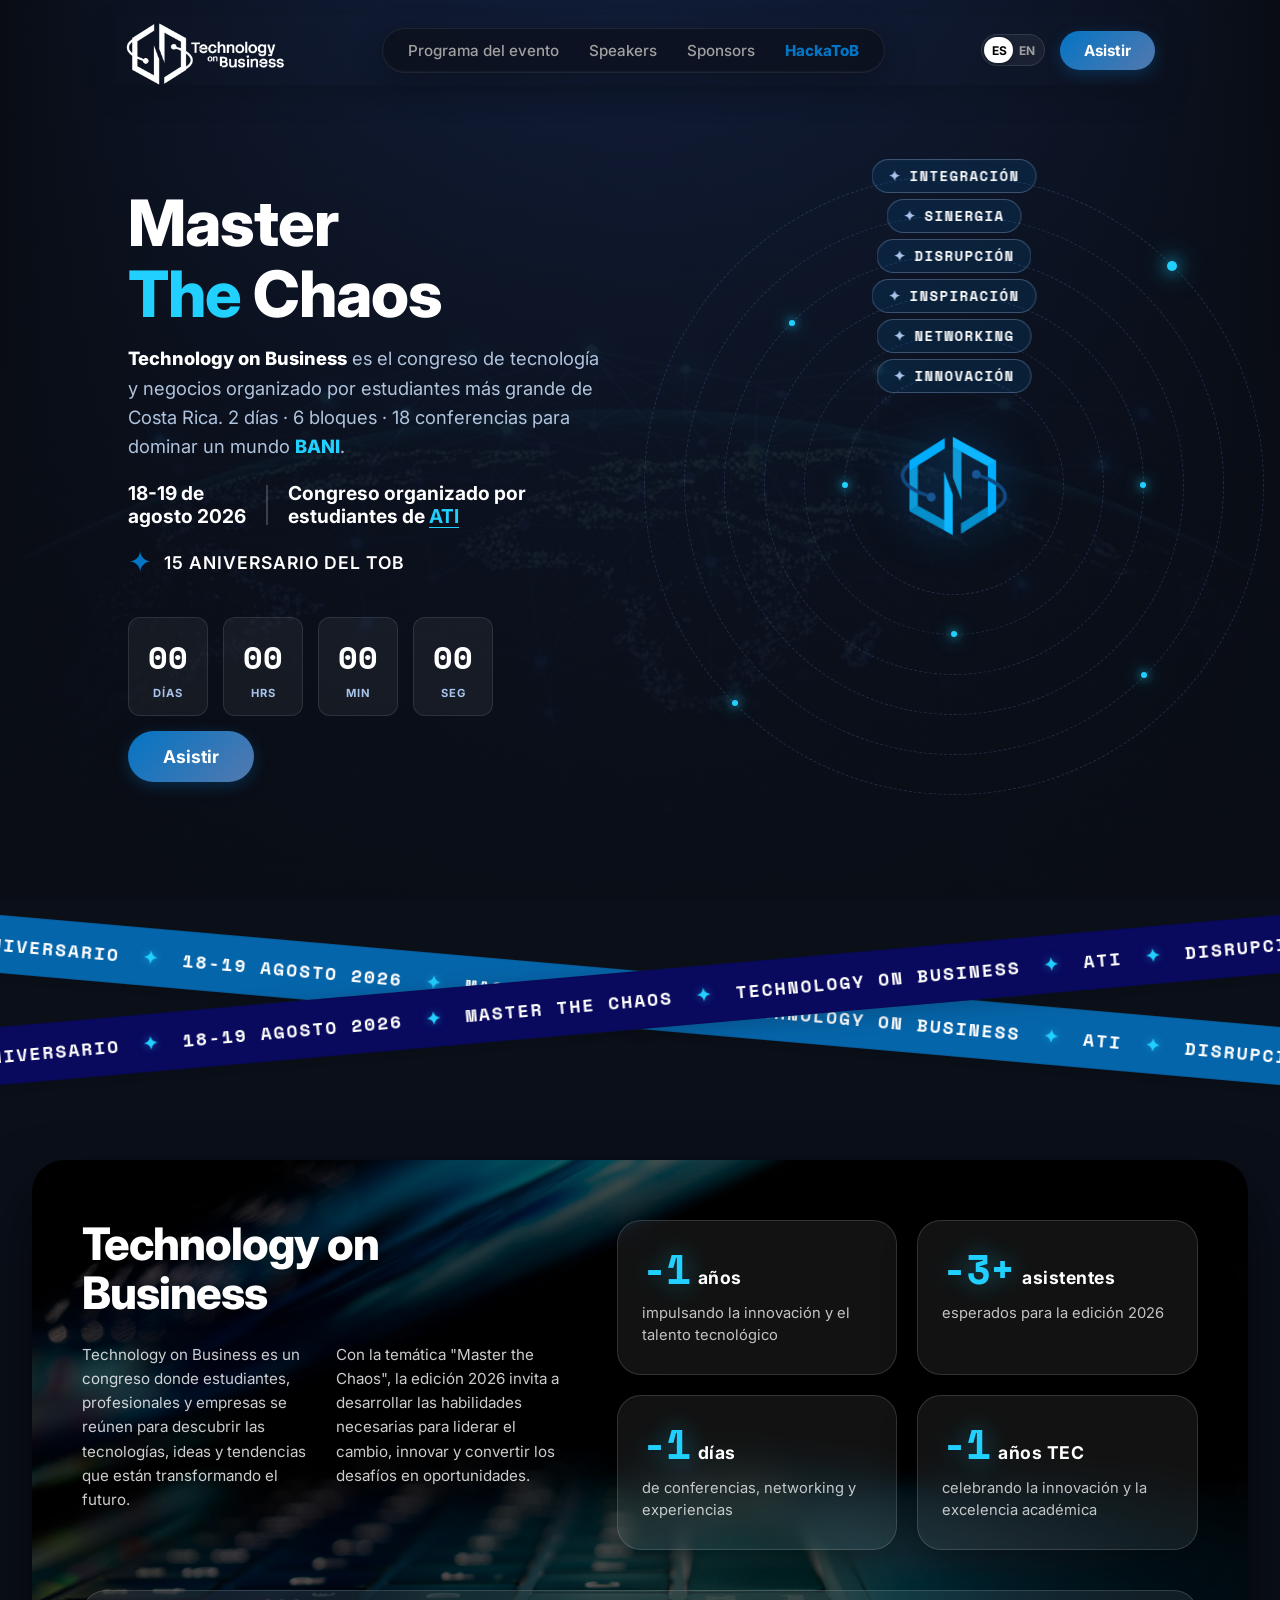
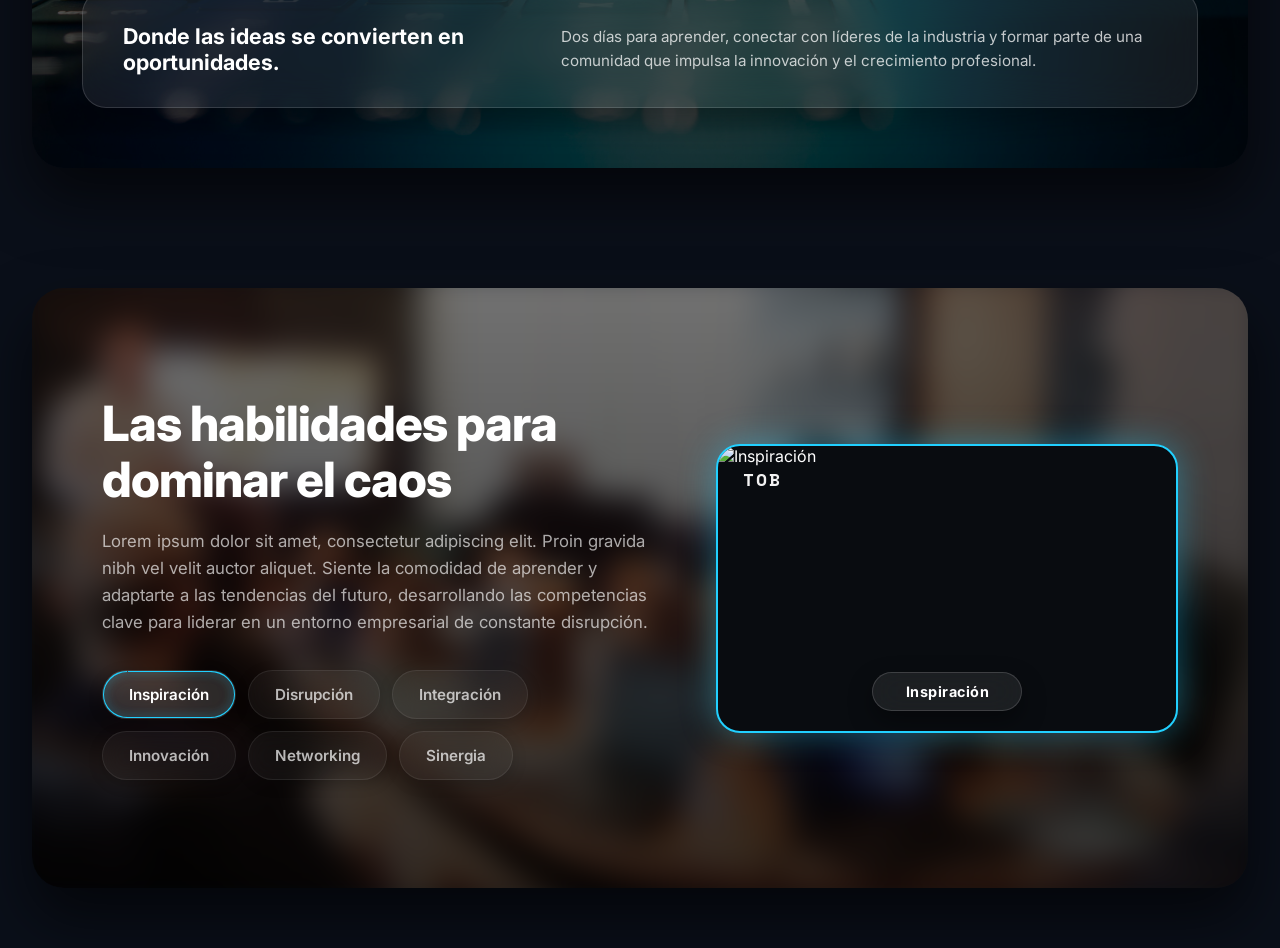
==== main/index.html @ b9e6a519 "structure: organize main page with all components in main/ folder and create programa/ module struct" ====
<!DOCTYPE html>
<html lang="es">

<head>
    <meta charset="UTF-8">
    <meta name="viewport" content="width=device-width, initial-scale=1.0">
    <title>ToB - Technology On Business</title>
    <link rel="stylesheet" href="style.css">
</head>

<body>

    <!-- Pantalla de Carga -->
    <div id="loader-wrapper" class="loader-wrapper">
        <img src="../imagenes/IsotipoColor.png" alt="Cargando ToB..." class="loader-logo">
    </div>

    <!-- Navbar -->
    <nav class="navbar" id="navbar">
        <!-- Izquierda -->
        <div class="navbar-left">
            <a href="#" class="logo-link">
                <img src="../imagenes/LogoTob.png" alt="Logo ToB" class="logo-img">
            </a>
        </div>

        <!-- Centro -->
        <div class="navbar-center">
            <div class="nav-item">
                <a href="../programa/index.html" class="nav-link">Programa del evento</a>
                <div class="dropdown-duna">
                    <div class="dropdown-content">
                        <h4>Agenda completa</h4>
                        <p>Descubre todas las charlas y talleres del ToB.</p>
                    </div>
                </div>
            </div>
            <div class="nav-item">
                <a href="#speakers" class="nav-link">Speakers</a>
                <div class="dropdown-duna">
                    <div class="dropdown-content">
                        <h4>Nuestros Ponentes</h4>
                        <p>Conoce a los expertos que liderarán el evento.</p>
                    </div>
                </div>
            </div>
            <div class="nav-item">
                <a href="#sponsors" class="nav-link">Sponsors</a>
                <div class="dropdown-duna">
                    <div class="dropdown-content">
                        <h4>Nuestros Aliados</h4>
                        <p>Empresas que hacen posible este evento.</p>
                    </div>
                </div>
            </div>
            <div class="nav-item">
                <a href="#hackatob" class="nav-link highlight-link">HackaToB</a>
                <div class="dropdown-duna">
                    <div class="dropdown-content">
                        <h4>Hackathon ToB</h4>
                        <p>Participa en el reto de programación.</p>
                    </div>
                </div>
            </div>
        </div>

        <!-- Derecha -->
        <div class="navbar-right">
            <div class="lang-selector" id="langToggle" data-lang="ES">
                <span class="lang-text active">ES</span>
                <span class="lang-text">EN</span>
                <div class="lang-slider"></div>
            </div>
            <a href="#" class="btn btn-primary">Asistir</a>

            <!-- Hamburger Menu Toggle (Mobile) -->
            <button class="menu-toggle" id="menuToggle" aria-label="Menú">
                <span class="hamburger"></span>
            </button>
        </div>
    </nav>

    <!-- Menú Móvil -->
    <div class="mobile-nav" id="mobileNav">
        <a href="../programa/index.html" class="mobile-link">Programa del evento</a>
        <a href="#speakers" class="mobile-link">Speakers</a>
        <a href="#sponsors" class="mobile-link">Sponsors</a>
        <a href="#hackatob" class="mobile-link highlight-link">HackaToB</a>
        <div class="mobile-actions">
            <div class="lang-selector" id="langToggleMobile" data-lang="ES">
                <span class="lang-text active">ES</span>
                <span class="lang-text">EN</span>
                <div class="lang-slider"></div>
            </div>
            <a href="#" class="btn btn-primary">Asistir</a>
        </div>
    </div>

    <!-- Hero Section -->
    <header class="hero" id="hero">
        <div class="hero-content">
            <h1 class="hero-title">Master <br><span class="text-cyan">The </span>Chaos</h1>

            <p class="hero-slogan">
                <span class="font-bold text-white">Technology on Business</span> es el congreso de tecnología y negocios
                organizado por estudiantes más grande de Costa Rica. 2 días · 6 bloques · 18 conferencias para dominar
                un mundo <span class="text-cyan font-bold">BANI</span>.
            </p>

            <div class="hero-info-box">
                <div class="info-date">
                    18-19 de<br>agosto 2026
                </div>
                <div class="info-divider"></div>
                <div class="info-org">
                    Congreso organizado por<br>estudiantes de <a href="#ati" class="text-cyan"
                        style="text-decoration: underline; text-underline-offset: 4px;">ATI</a>
                </div>
            </div>

            <div class="hero-badge">
                <span class="badge-icon">✦</span> <span class="badge-text">15 ANIVERSARIO DEL TOB</span>
            </div>

            <div class="hero-countdown" id="countdown">
                <div class="time-box">
                    <span class="time-value" id="days">00</span>
                    <span class="time-label">DÍAS</span>
                </div>
                <div class="time-box">
                    <span class="time-value" id="hours">00</span>
                    <span class="time-label">HRS</span>
                </div>
                <div class="time-box">
                    <span class="time-value" id="minutes">00</span>
                    <span class="time-label">MIN</span>
                </div>
                <div class="time-box">
                    <span class="time-value" id="seconds">00</span>
                    <span class="time-label">SEG</span>
                </div>
            </div>

            <div class="hero-actions">
                <a href="#" class="btn btn-primary btn-large">Asistir</a>
            </div>
        </div>

        <!-- Derecha: Sistema Solar Interactivo -->
        <div class="hero-visual">
            <div class="solar-system" id="solarSystem">
                <!-- Logo Central (Sol) -->
                <div class="sun" id="heroLogo">
                    <img src="../imagenes/IsotipoColor.png" alt="ToB Isotipo" class="sun-img">
                </div>

                <!-- Órbitas y Planetas (6 palabras) -->
                <!-- Órbita 1 (Más cercana, más rápida pero no tanto) -->
                <div class="orbit orbit-1">
                    <div class="planet"><span class="planet-word">Innovación</span></div>
                    <div class="moon" style="top: 50%; left: 0;"></div>
                </div>
                <!-- Órbita 2 -->
                <div class="orbit orbit-2">
                    <div class="planet"><span class="planet-word">Networking</span></div>
                    <div class="moon" style="top: 100%; left: 50%;"></div>
                </div>
                <!-- Órbita 3 -->
                <div class="orbit orbit-3">
                    <div class="planet"><span class="planet-word">Inspiración</span></div>
                    <div class="moon" style="top: 50%; left: 100%;"></div>
                </div>
                <!-- Órbita 4 -->
                <div class="orbit orbit-4">
                    <div class="planet"><span class="planet-word">Disrupción</span></div>
                    <div class="moon" style="top: 14.64%; left: 14.64%;"></div>
                </div>
                <!-- Órbita 5 -->
                <div class="orbit orbit-5">
                    <div class="planet"><span class="planet-word">Sinergia</span></div>
                    <div class="moon" style="top: 85.35%; left: 85.35%;"></div>
                </div>
                <!-- Órbita 6 (Más lejana, más lenta) -->
                <div class="orbit orbit-6">
                    <div class="planet"><span class="planet-word">Integración</span></div>
                    <div class="moon" style="top: 85.35%; left: 14.64%;"></div>
                    <!-- Agregamos una segunda luna a la órbita más grande para que se vea como la imagen -->
                    <div class="moon moon-large" style="top: 14.64%; left: 85.35%;"></div>
                </div>
            </div>
        </div>
    </header>

    <!-- Franja Divisora (Crossed Marquee) -->
    <div class="divider-marquee">
        <!-- Franja 1 (Moviéndose a la izquierda, inclinada) -->
        <div class="marquee-stripe marquee-1">
            <div class="marquee-track track-left">
                <span class="marquee-text">15 ANIVERSARIO <span class="text-cyan">✦</span> 18-19 AGOSTO 2026 <span
                        class="text-cyan">✦</span> MASTER THE CHAOS <span class="text-cyan">✦</span> TECHNOLOGY ON
                    BUSINESS <span class="text-cyan">✦</span> ATI <span class="text-cyan">✦</span> DISRUPCIÓN <span
                        class="text-cyan">✦</span> NETWORKING <span class="text-cyan">✦</span> </span>
                <span class="marquee-text">15 ANIVERSARIO <span class="text-cyan">✦</span> 18-19 AGOSTO 2026 <span
                        class="text-cyan">✦</span> MASTER THE CHAOS <span class="text-cyan">✦</span> TECHNOLOGY ON
                    BUSINESS <span class="text-cyan">✦</span> ATI <span class="text-cyan">✦</span> DISRUPCIÓN <span
                        class="text-cyan">✦</span> NETWORKING <span class="text-cyan">✦</span> </span>
                <span class="marquee-text">15 ANIVERSARIO <span class="text-cyan">✦</span> 18-19 AGOSTO 2026 <span
                        class="text-cyan">✦</span> MASTER THE CHAOS <span class="text-cyan">✦</span> TECHNOLOGY ON
                    BUSINESS <span class="text-cyan">✦</span> ATI <span class="text-cyan">✦</span> DISRUPCIÓN <span
                        class="text-cyan">✦</span> NETWORKING <span class="text-cyan">✦</span> </span>
                <span class="marquee-text">15 ANIVERSARIO <span class="text-cyan">✦</span> 18-19 AGOSTO 2026 <span
                        class="text-cyan">✦</span> MASTER THE CHAOS <span class="text-cyan">✦</span> TECHNOLOGY ON
                    BUSINESS <span class="text-cyan">✦</span> ATI <span class="text-cyan">✦</span> DISRUPCIÓN <span
                        class="text-cyan">✦</span> NETWORKING <span class="text-cyan">✦</span> </span>
            </div>
        </div>

        <!-- Franja 2 (Moviéndose a la derecha, inclinada cruzada) -->
        <div class="marquee-stripe marquee-2">
            <div class="marquee-track track-right">
                <span class="marquee-text">15 ANIVERSARIO <span class="text-cyan">✦</span> 18-19 AGOSTO 2026 <span
                        class="text-cyan">✦</span> MASTER THE CHAOS <span class="text-cyan">✦</span> TECHNOLOGY ON
                    BUSINESS <span class="text-cyan">✦</span> ATI <span class="text-cyan">✦</span> DISRUPCIÓN <span
                        class="text-cyan">✦</span> NETWORKING <span class="text-cyan">✦</span> </span>
                <span class="marquee-text">15 ANIVERSARIO <span class="text-cyan">✦</span> 18-19 AGOSTO 2026 <span
                        class="text-cyan">✦</span> MASTER THE CHAOS <span class="text-cyan">✦</span> TECHNOLOGY ON
                    BUSINESS <span class="text-cyan">✦</span> ATI <span class="text-cyan">✦</span> DISRUPCIÓN <span
                        class="text-cyan">✦</span> NETWORKING <span class="text-cyan">✦</span> </span>
                <span class="marquee-text">15 ANIVERSARIO <span class="text-cyan">✦</span> 18-19 AGOSTO 2026 <span
                        class="text-cyan">✦</span> MASTER THE CHAOS <span class="text-cyan">✦</span> TECHNOLOGY ON
                    BUSINESS <span class="text-cyan">✦</span> ATI <span class="text-cyan">✦</span> DISRUPCIÓN <span
                        class="text-cyan">✦</span> NETWORKING <span class="text-cyan">✦</span> </span>
                <span class="marquee-text">15 ANIVERSARIO <span class="text-cyan">✦</span> 18-19 AGOSTO 2026 <span
                        class="text-cyan">✦</span> MASTER THE CHAOS <span class="text-cyan">✦</span> TECHNOLOGY ON
                    BUSINESS <span class="text-cyan">✦</span> ATI <span class="text-cyan">✦</span> DISRUPCIÓN <span
                        class="text-cyan">✦</span> NETWORKING <span class="text-cyan">✦</span> </span>
            </div>
        </div>
    </div>

    <!-- Section About -->
    <section id="about" class="about-section">
        <div class="about-container">
            <!-- Parte Superior: Título + Descripción + Grid 2x2 -->
            <div class="about-top">
                <!-- Título (Línea naranja) y Descripción en columnas (Líneas rojas) -->
                <div class="about-info">
                    <h2 class="about-title">Technology on Business</h2>
                    <div class="about-description">
                        <p>Technology on Business es un congreso donde estudiantes, profesionales y empresas se reúnen para descubrir las tecnologías, ideas y tendencias que están transformando el futuro.</p>
                        <p>Con la temática "Master the Chaos", la edición 2026 invita a desarrollar las habilidades necesarias para liderar el cambio, innovar y convertir los desafíos en oportunidades.</p>
                    </div>
                </div>

                <!-- Cuadros Verdes (Grid 2x2 Glassmorphism con Contadores Animados) -->
                <div class="about-grid">
                    <div class="glass-card">
                        <div class="stat-header">
                            <span class="stat-number" data-target="15" data-suffix="">0</span>
                            <span class="stat-label">años</span>
                        </div>
                        <p class="glass-card-desc">impulsando la innovación y el talento tecnológico</p>
                    </div>
                    <div class="glass-card">
                        <div class="stat-header">
                            <span class="stat-number" data-target="500" data-suffix="+">0</span>
                            <span class="stat-label">asistentes</span>
                        </div>
                        <p class="glass-card-desc">esperados para la edición 2026</p>
                    </div>
                    <div class="glass-card">
                        <div class="stat-header">
                            <span class="stat-number" data-target="2" data-suffix="">0</span>
                            <span class="stat-label">días</span>
                        </div>
                        <p class="glass-card-desc">de conferencias, networking y experiencias</p>
                    </div>
                    <div class="glass-card">
                        <div class="stat-header">
                            <span class="stat-number" data-target="55" data-suffix="">0</span>
                            <span class="stat-label">años TEC</span>
                        </div>
                        <p class="glass-card-desc">celebrando la innovación y la excelencia académica</p>
                    </div>
                </div>
            </div>

            <!-- Cuadro Azul Alargado (Glassmorphism Horizontal) -->
            <div class="about-bottom-card glass-card">
                <div class="bottom-card-content">
                    <h3 class="bottom-card-title">Donde las ideas se convierten en oportunidades.</h3>
                    <p class="bottom-card-desc">Dos días para aprender, conectar con líderes de la industria y formar parte de una comunidad que impulsa la innovación y el crecimiento profesional.</p>
                </div>
            </div>
        </div>
    </section>

    <!-- Section Habilidades -->
    <section id="habilidades" class="skills-section">
        <div class="skills-container">
            <!-- Columna Izquierda: Título, Párrafo y Botones -->
            <div class="skills-content-left">
                <h2 class="skills-main-title">Las habilidades para dominar el caos</h2>
                <p class="skills-main-desc">
                    Lorem ipsum dolor sit amet, consectetur adipiscing elit. Proin gravida nibh vel velit auctor aliquet. Siente la comodidad de aprender y adaptarte a las tendencias del futuro, desarrollando las competencias clave para liderar en un entorno empresarial de constante disrupción.
                </p>
                
                <div class="skills-pills-container">
                    <button class="skill-pill active" data-bg="InspiracionFondo" data-name="Inspiración">
                        <span class="pill-text">Inspiración</span>
                        <svg class="pill-border-svg"><rect class="pill-border-rect" width="100%" height="100%" /></svg>
                    </button>
                    <button class="skill-pill" data-bg="DisrupcionFondo" data-name="Disrupción">
                        <span class="pill-text">Disrupción</span>
                        <svg class="pill-border-svg"><rect class="pill-border-rect" width="100%" height="100%" /></svg>
                    </button>
                    <button class="skill-pill" data-bg="IntegracionFondo" data-name="Integración">
                        <span class="pill-text">Integración</span>
                        <svg class="pill-border-svg"><rect class="pill-border-rect" width="100%" height="100%" /></svg>
                    </button>
                    <button class="skill-pill" data-bg="InnovacionFondo" data-name="Innovación">
                        <span class="pill-text">Innovación</span>
                        <svg class="pill-border-svg"><rect class="pill-border-rect" width="100%" height="100%" /></svg>
                    </button>
                    <button class="skill-pill" data-bg="NetworkingFondo" data-name="Networking">
                        <span class="pill-text">Networking</span>
                        <svg class="pill-border-svg"><rect class="pill-border-rect" width="100%" height="100%" /></svg>
                    </button>
                    <button class="skill-pill" data-bg="SinergiaFondo" data-name="Sinergia">
                        <span class="pill-text">Sinergia</span>
                        <svg class="pill-border-svg"><rect class="pill-border-rect" width="100%" height="100%" /></svg>
                    </button>
                </div>
            </div>

            <!-- Columna Derecha: Tarjeta con Borde Azul Luminoso -->
            <div class="skills-content-right">
                <div class="skills-showcase-card">
                    <div class="skills-card-logo">tob</div>
                    <img id="skillsShowcaseImage" class="skills-showcase-img" src="../imagenes/InspiracionFondo.jpg" alt="Inspiración">
                    <div class="skills-card-footer">
                        <span id="skillsShowcaseLabel" class="skills-card-label">Inspiración</span>
                    </div>
                </div>
            </div>
        </div>
    </section>

    <script src="script.js"></script>
</body>

</html>
---- main/style.css ----
/* Importando fuentes base modernas como fallback (Inter/Outfit) y definiendo las deseadas */
@import url('https://fonts.googleapis.com/css2?family=Inter:wght@400;500;600;700&family=Space+Mono:wght@400;700&display=swap');

:root {
    /* Paleta Sapphire nightfall whisper */
    --color-primary: #0474C4;
    --color-primary-dark: #06457F;
    --color-secondary: #5379AE;
    --color-accent: #A8C4EC;
    --color-dark-teal: #2C444C;
    --color-background: #0A0F19;
    /* Fondo oscuro del body */

    /* Variables adicionales */
    --color-text: #ffffff;
    --color-nav-text: #2C444C;
    /* Texto oscuro para el nav blanco */
    --glass-bg: rgba(255, 255, 255, 0.98);
    /* Fondo blanco del nav */
    --nav-shadow: 0 10px 30px rgba(0, 0, 0, 0.15);

    /* Tipografía */
    --font-main: 'Google Sans Flex', 'Inter', sans-serif;
    --font-tech: 'Geist Pixel', 'Space Mono', monospace;
}

* {
    margin: 0;
    padding: 0;
    box-sizing: border-box;
}

body {
    background-color: var(--color-background);
    /* Conservamos el fondo oscuro */
    color: var(--color-text);
    font-family: var(--font-main);
    min-height: 200vh;
}

/* =========================================
   NAVBAR (Estilo Pastilla Blanca Flotante)
   ========================================= */
.navbar {
    position: fixed;
    top: 15px;
    left: 50%;
    transform: translateX(-50%);
    width: 95%;
    max-width: 1050px;
    height: 70px;
    display: flex;
    justify-content: space-between;
    align-items: center;
    padding: 0 10px;
    z-index: 1000;
    background: transparent;
    transition: all 0.3s ease;
}

/* IZQUIERDA */
.navbar-left {
    display: flex;
    align-items: center;
}

.logo-link {
    display: flex;
    align-items: center;
    text-decoration: none;
    gap: 10px;
}

.logo-img {
    height: 160px;
    width: auto;
    object-fit: contain;
}


/* CENTRO (Ahora con forma de pastilla y efecto glassmorphism oscuro) */
.navbar-center {
    display: flex;
    gap: 30px;
    align-items: center;
    height: 45px;
    background: rgba(10, 14, 23, 0.6);
    /* Fondo oscuro semitransparente */
    border: 1px solid rgba(255, 255, 255, 0.08);
    border-radius: 50px;
    padding: 0 25px;
    backdrop-filter: blur(24px);
    /* Fuerte desenfoque para el efecto de luz */
    -webkit-backdrop-filter: blur(24px);
    box-shadow: inset 0 -1px 2px rgba(255, 255, 255, 0.05), 0 8px 32px rgba(0, 0, 0, 0.3);
}

.nav-item {
    position: relative;
    height: 100%;
    display: flex;
    align-items: center;
}

.nav-link {
    text-decoration: none;
    color: #a0a0a0;
    font-size: 0.95rem;
    font-weight: 500;
    transition: color 0.3s ease;
    padding: 10px 0;
}

.nav-item:hover .nav-link {
    color: #ffffff;
}

/* Enlace Destacado (HackaToB) */
.nav-link.highlight-link,
.mobile-link.highlight-link {
    color: var(--color-primary);
    font-weight: 800;
}

.nav-link.highlight-link:hover,
.mobile-link.highlight-link:hover {
    color: var(--color-primary-dark);
}

/* Dropdown estilo "Duna" (Ajustado al nuevo diseño) */
.dropdown-duna {
    position: absolute;
    top: 80px;
    /* Justo debajo del navbar con margen */
    left: 50%;
    transform: translateX(-50%) translateY(10px);
    background: #ffffff;
    /* Dropdown blanco para combinar con el nav */
    border-radius: 16px;
    padding: 20px;
    width: max-content;
    min-width: 220px;
    opacity: 0;
    visibility: hidden;
    transition: all 0.3s cubic-bezier(0.16, 1, 0.3, 1);
    box-shadow: 0 15px 40px rgba(0, 0, 0, 0.2);
    border: 1px solid rgba(0, 0, 0, 0.05);
}

/* Flechita para el dropdown */
.dropdown-duna::before {
    content: '';
    position: absolute;
    top: -6px;
    left: 50%;
    transform: translateX(-50%) rotate(45deg);
    width: 12px;
    height: 12px;
    background: #ffffff;
    border-left: 1px solid rgba(0, 0, 0, 0.05);
    border-top: 1px solid rgba(0, 0, 0, 0.05);
}

.nav-item:hover .dropdown-duna {
    opacity: 1;
    visibility: visible;
    transform: translateX(-50%) translateY(0);
}

.dropdown-content h4 {
    color: var(--color-primary-dark);
    font-size: 1rem;
    margin-bottom: 6px;
    font-weight: 700;
}

.dropdown-content p {
    color: #666;
    font-size: 0.85rem;
    line-height: 1.4;
}

/* DERECHA */
.navbar-right {
    display: flex;
    align-items: center;
    gap: 15px;
}

/* Selector de Idioma tipo switch */
.lang-selector {
    position: relative;
    display: flex;
    align-items: center;
    background-color: rgba(255, 255, 255, 0.05);
    border: 1px solid rgba(255, 255, 255, 0.1);
    border-radius: 20px;
    padding: 3px;
    width: 64px;
    height: 32px;
    cursor: pointer;
    justify-content: space-between;
}

.lang-text {
    font-family: var(--font-main);
    font-size: 0.75rem;
    font-weight: 700;
    color: #a0a0a0;
    z-index: 2;
    width: 50%;
    text-align: center;
    transition: color 0.3s;
    user-select: none;
    display: block;
}

.lang-text.active {
    color: #000;
}

.lang-slider {
    position: absolute;
    top: 2px;
    left: 2px;
    width: 29px;
    height: 26px;
    background: #ffffff;
    border-radius: 16px;
    box-shadow: 0 2px 5px rgba(0, 0, 0, 0.2);
    transition: transform 0.3s cubic-bezier(0.25, 0.8, 0.25, 1);
    z-index: 1;
}

.lang-selector[data-lang="EN"] .lang-slider {
    transform: translateX(29px);
}

/* Botones */
.btn {
    text-decoration: none;
    padding: 10px 24px;
    border-radius: 30px;
    font-size: 0.95rem;
    font-weight: 700;
    transition: all 0.3s ease;
    cursor: pointer;
}

/* Patrocinar: Mismo estilo pastilla, diferente tonalidad (más suave) */
.btn-secondary {
    background: linear-gradient(135deg, var(--color-accent), var(--color-secondary));
    color: #fff;
    box-shadow: 0 4px 15px rgba(168, 196, 236, 0.3);
}

.btn-secondary:hover {
    box-shadow: 0 6px 20px rgba(168, 196, 236, 0.5);
    transform: translateY(-2px);
    background: linear-gradient(135deg, var(--color-secondary), var(--color-accent));
}

/* Botón Principal (Gradiente llamativo como en la imagen, pero con nuestra paleta) */
.btn-primary {
    background: linear-gradient(135deg, var(--color-primary), var(--color-secondary));
    color: #fff;
    box-shadow: 0 4px 15px rgba(4, 116, 196, 0.3);
}

.btn-primary:hover {
    box-shadow: 0 6px 20px rgba(4, 116, 196, 0.5);
    transform: translateY(-2px);
    background: linear-gradient(135deg, var(--color-primary-dark), var(--color-primary));
}


/* =========================================
   HAMBURGER MENU & RESPONSIVE
   ========================================= */
.menu-toggle {
    display: none;
    background: rgba(255, 255, 255, 0.04);
    border: 1px solid rgba(255, 255, 255, 0.05);
    border-radius: 50%;
    cursor: pointer;
    width: 44px;
    height: 44px;
    position: relative;
    z-index: 1001;
}

.hamburger,
.hamburger::before,
.hamburger::after {
    display: block;
    width: 20px;
    height: 2px;
    background-color: #ffffff;
    /* Hamburguesa blanca */
    position: absolute;
    left: 11px;
    transition: all 0.3s ease;
    border-radius: 2px;
}

.hamburger {
    top: 20px;
}

.hamburger::before {
    content: '';
    top: -7px;
    left: 0;
}

.hamburger::after {
    content: '';
    top: 7px;
    left: 0;
}

/* Estado activo de hamburguesa (X) */
.menu-toggle.active .hamburger {
    background-color: transparent;
}

.menu-toggle.active .hamburger::before {
    transform: translateY(7px) rotate(45deg);
}

.menu-toggle.active .hamburger::after {
    transform: translateY(-7px) rotate(-45deg);
}

/* Menú Móvil */
.mobile-nav {
    position: fixed;
    top: 100px;
    left: 50%;
    transform: translateX(-50%) translateY(-20px);
    width: 90%;
    max-width: 400px;
    background: var(--glass-bg);
    border-radius: 24px;
    padding: 25px;
    display: flex;
    flex-direction: column;
    gap: 15px;
    box-shadow: 0 15px 40px rgba(0, 0, 0, 0.2);
    opacity: 0;
    visibility: hidden;
    transition: all 0.3s cubic-bezier(0.16, 1, 0.3, 1);
    z-index: 999;
}

.mobile-nav.open {
    opacity: 1;
    visibility: visible;
    transform: translateX(-50%) translateY(0);
}

.mobile-link {
    text-decoration: none;
    color: var(--color-nav-text);
    font-size: 1.1rem;
    font-weight: 700;
    padding: 12px;
    text-align: center;
    border-bottom: 1px solid rgba(0, 0, 0, 0.05);
    transition: color 0.3s;
}

.mobile-link:hover {
    color: var(--color-primary);
}

.mobile-actions {
    display: flex;
    flex-direction: column;
    align-items: center;
    gap: 20px;
    margin-top: 10px;
}

@media (max-width: 980px) {
    .navbar {
        height: 70px;
        padding: 0 15px;
    }

    .navbar-center,
    .navbar-right .btn-primary {
        display: none;
    }

    .menu-toggle {
        display: flex;
        align-items: center;
        justify-content: center;
    }
}

/* =========================================
   HERO SECTION
   ========================================= */
.hero {
    display: grid;
    grid-template-columns: 1fr 1fr;
    min-height: 100vh;
    padding: 120px 5% 50px 10%;
    /* Espacio arriba para el navbar */
    align-items: center;
    gap: 40px;
    overflow: hidden;
    position: relative;
    background: linear-gradient(rgba(10, 14, 23, 0.85), rgba(10, 14, 23, 0.95)), url('../imagenes/FondoHero.jpg');
    background-size: cover;
    background-position: center;
    background-repeat: no-repeat;
}

/* --- LADO IZQUIERDO: CONTENIDO --- */
.hero-content {
    display: flex;
    flex-direction: column;
    gap: 15px;
    z-index: 10;
}

/* === Estilo original de "Pastilla" (Comentado por si se desea regresar a él) ===
.hero-badge {
    display: inline-flex;
    align-items: center;
    background: rgba(83, 121, 174, 0.15);
    border: 1px solid rgba(83, 121, 174, 0.3);
    padding: 8px 16px;
    border-radius: 50px;
    font-size: 0.9rem;
    font-weight: 600;
    color: var(--color-accent);
    margin-bottom: 20px;
    backdrop-filter: blur(5px);
}

.badge-icon {
    margin-right: 8px;
    font-size: 1.1rem;
}
*/

/* === Nuevo estilo sin pastilla === */
.hero-badge {
    display: inline-flex;
    align-items: center;
    margin-bottom: 20px;
}

.badge-icon {
    margin-right: 12px;
    font-size: 1.8rem;
    color: var(--color-primary);
    /* Color vibrante para la estrella */
    font-weight: 300;
    line-height: 1;
}

.badge-text {
    font-size: 1.1rem;
    font-weight: 600;
    color: #fff;
    letter-spacing: 1px;
}

.badge-dot {
    width: 8px;
    height: 8px;
    border-radius: 50%;
    background-color: var(--color-accent);
}

.hero-title {
    font-size: clamp(3rem, 5vw, 5rem);
    font-weight: 800;
    line-height: 1.1;
    color: #ffffff;
    letter-spacing: -1px;
}

.hero-subtitle {
    font-size: clamp(1.5rem, 2vw, 2rem);
    font-weight: 600;
    color: var(--color-primary);
    margin-top: -15px;
}

.hero-slogan {
    font-size: 1.15rem;
    line-height: 1.6;
    color: #b0c4de;
    max-width: 90%;
}

.text-cyan {
    color: #21d0ff;
}

.text-white {
    color: #ffffff;
}

.font-bold {
    font-weight: 800;
}

.underline-text {
    text-decoration: underline;
    text-decoration-color: rgba(33, 208, 255, 0.5);
    text-underline-offset: 4px;
}

/* Info Box */
.hero-info-box {
    display: flex;
    align-items: center;
    gap: 20px;
    margin: 5px 0;
}

.info-date {
    font-size: 1.2rem;
    font-weight: 700;
    color: #fff;
    line-height: 1.2;
    white-space: nowrap;
}

.info-divider {
    width: 2px;
    height: 40px;
    background-color: rgba(255, 255, 255, 0.2);
}

.info-org {
    font-size: 1.2rem;
    font-weight: 700;
    color: #fff;
    line-height: 1.2;
}

/* Contador */
.hero-countdown {
    display: flex;
    gap: 15px;
    margin-top: 5px;
}

.time-box {
    display: flex;
    flex-direction: column;
    align-items: center;
    background: rgba(255, 255, 255, 0.05);
    border: 1px solid rgba(255, 255, 255, 0.1);
    border-radius: 12px;
    padding: 15px;
    min-width: 80px;
}

.time-value {
    font-family: var(--font-tech);
    font-size: 2rem;
    font-weight: 700;
    color: #ffffff;
}

.time-label {
    font-size: 0.7rem;
    color: var(--color-accent);
    font-weight: 700;
    letter-spacing: 1px;
    margin-top: 5px;
}

.btn-large {
    padding: 15px 35px;
    font-size: 1.1rem;
    display: inline-block;
}

/* --- LADO DERECHO: SISTEMA SOLAR --- */
.hero-visual {
    position: relative;
    width: 100%;
    height: 600px;
    display: flex;
    justify-content: center;
    align-items: center;
    perspective: 1000px;
    /* Para efecto 3D */
}

.solar-system {
    position: relative;
    width: 500px;
    height: 500px;
    display: flex;
    justify-content: center;
    align-items: center;
    transform-style: preserve-3d;
    transition: transform 0.1s ease-out;
    /* Para el parallax del mouse */
}

/* Logo Central */
.sun {
    position: absolute;
    width: 120px;
    height: 120px;
    z-index: 10;
    display: flex;
    justify-content: center;
    align-items: center;
    cursor: pointer;
    transition: transform 1s cubic-bezier(0.25, 1, 0.5, 1);
}

.sun-img {
    width: 100%;
    height: 100%;
    object-fit: contain;
    filter: drop-shadow(0 0 20px rgba(4, 116, 196, 0.5));
}

/* Animación de Moneda (Click en logo) */
.coin-spin {
    transform: rotateY(720deg) scale(1.1);
    /* 2 vueltas completas arrastradas */
}

/* Órbitas */
.orbit {
    position: absolute;
    border: 1px dashed rgba(83, 121, 174, 0.3);
    border-radius: 50%;
    top: 50%;
    left: 50%;
    transform: translate(-50%, -50%);
    animation: orbit-spin linear infinite;
    pointer-events: none;
    /* Dejar pasar los clicks a los elementos internos */
}

/* Lunas / Puntos Celestes en las órbitas */
.moon {
    position: absolute;
    width: 6px;
    height: 6px;
    background-color: #21d0ff;
    /* Color celeste brillante tipo neón */
    border-radius: 50%;
    box-shadow: 0 0 10px #21d0ff, 0 0 20px #21d0ff;
    transform: translate(-50%, -50%);
    /* Centrar exactamente en la línea de la órbita */
    pointer-events: none;
}

.moon.moon-large {
    width: 10px;
    height: 10px;
    box-shadow: 0 0 15px #21d0ff, 0 0 30px #21d0ff;
}

/* Planetas (Palabras) */
.planet {
    position: absolute;
    top: 0;
    left: 50%;
    transform: translate(-50%, -50%);
    /* El planeta debe contra-rotar para que el texto siempre esté al derecho */
    animation: anti-orbit-spin linear infinite;
    pointer-events: auto;
    /* Para poder hacer click en la palabra */
}

.planet-word {
    display: flex;
    align-items: center;
    gap: 8px;
    background: rgba(4, 116, 196, 0.15);
    border: 1px solid rgba(168, 196, 236, 0.3);
    backdrop-filter: blur(4px);
    padding: 6px 16px;
    border-radius: 20px;
    color: #fff;
    font-family: var(--font-tech);
    font-size: 0.85rem;
    font-weight: 700;
    letter-spacing: 1px;
    text-transform: uppercase;
    cursor: pointer;
    transition: all 0.3s ease;
    white-space: nowrap;
}

/* Iconos de estrella al lado de las palabras (como en la imagen 2) */
.planet-word::before {
    content: '✦';
    color: var(--color-accent);
}

/* Hover en planetas */
.planet-word:hover {
    background: rgba(4, 116, 196, 0.4);
    border-color: var(--color-accent);
    transform: scale(1.05);
}

/* Interactividad (Clic en planeta) */
.planet.highlighted .planet-word {
    background: var(--color-primary);
    border-color: #fff;
    box-shadow: 0 0 20px var(--color-primary);
    transform: scale(1.1);
}

.orbit.dimmed {
    opacity: 0.2;
}

.sun.dimmed {
    opacity: 0.5;
}

/* Tamaños y Velocidades de las 6 Órbitas */
/* 1. Más cercana */
.orbit-1 {
    width: 220px;
    height: 220px;
    animation-duration: 20s;
}

.orbit-1 .planet {
    animation-duration: 20s;
}

/* 2 */
.orbit-2 {
    width: 300px;
    height: 300px;
    animation-duration: 25s;
    animation-delay: -5s;
}

.orbit-2 .planet {
    animation-duration: 25s;
    animation-delay: -5s;
}

/* 3 */
.orbit-3 {
    width: 380px;
    height: 380px;
    animation-duration: 32s;
    animation-delay: -15s;
}

.orbit-3 .planet {
    animation-duration: 32s;
    animation-delay: -15s;
}

/* 4 */
.orbit-4 {
    width: 460px;
    height: 460px;
    animation-duration: 40s;
    animation-delay: -10s;
}

.orbit-4 .planet {
    animation-duration: 40s;
    animation-delay: -10s;
}

/* 5 */
.orbit-5 {
    width: 540px;
    height: 540px;
    animation-duration: 48s;
    animation-delay: -25s;
}

.orbit-5 .planet {
    animation-duration: 48s;
    animation-delay: -25s;
}

/* 6. Más lejana, más lenta */
.orbit-6 {
    width: 620px;
    height: 620px;
    animation-duration: 55s;
    animation-delay: -40s;
}

.orbit-6 .planet {
    animation-duration: 55s;
    animation-delay: -40s;
}

/* Keyframes de Rotación */
@keyframes orbit-spin {
    from {
        transform: translate(-50%, -50%) rotate(0deg);
    }

    to {
        transform: translate(-50%, -50%) rotate(360deg);
    }
}

/* Contra-rotación para mantener el texto horizontal */
@keyframes anti-orbit-spin {
    from {
        transform: translate(-50%, -50%) rotate(0deg);
    }

    to {
        transform: translate(-50%, -50%) rotate(-360deg);
    }
}

/* Responsivo para el Hero */
@media (max-width: 1100px) {
    .hero {
        grid-template-columns: 1fr;
        padding-top: 150px;
        text-align: center;
    }

    .hero-content {
        align-items: center;
    }

    .hero-slogan {
        margin: 0 auto;
    }

    .hero-visual {
        height: 400px;
        margin-top: 50px;
    }

    .solar-system {
        transform: scale(0.6) !important;
        /* Achicar el sistema solar para pantallas pequeñas */
    }
}

/* =========================================
   DIVIDER MARQUEE (Crossed)
   ========================================= */
.divider-marquee {
    position: relative;
    width: 100%;
    height: 200px;
    background: transparent;
    overflow: hidden;
    display: flex;
    align-items: center;
    justify-content: center;
}

.marquee-stripe {
    position: absolute;
    width: 110vw;
    /* Más ancho que la pantalla para cubrir la rotación */
    left: -5vw;
    padding: 15px 0;
    box-shadow: 0 5px 25px rgba(0, 0, 0, 0.2);
    z-index: 10;
    border-top: 1px solid rgba(0, 0, 0, 0.1);
    border-bottom: 1px solid rgba(0, 0, 0, 0.1);
}

.marquee-1 {
    transform: rotate(-5deg);
    background: #09095d;
    backdrop-filter: blur(10px);
}

.marquee-2 {
    transform: rotate(5deg);
    background: rgba(4, 116, 196, 0.85);
    backdrop-filter: blur(10px);
    z-index: 9;
    /* Va por debajo de la 1 */
}

.marquee-track {
    display: flex;
    white-space: nowrap;
    width: fit-content;
}

.track-left {
    animation: scroll-left 35s linear infinite;
}

.track-right {
    animation: scroll-right 35s linear infinite;
}

.marquee-text {
    font-family: var(--font-tech);
    font-size: 1.1rem;
    font-weight: 700;
    color: #fff;
    letter-spacing: 2px;
    padding-right: 20px;
    display: inline-block;
}

.marquee-text .text-cyan {
    margin: 0 10px;
    text-shadow: 0 0 10px rgba(33, 208, 255, 0.5);
}

@keyframes scroll-left {
    0% {
        transform: translateX(0);
    }

    100% {
        transform: translateX(-25%);
    }
}

@keyframes scroll-right {
    0% {
        transform: translateX(-25%);
    }

    100% {
        transform: translateX(0);
    }
}

/* =========================================
   PANTALLA DE CARGA
   ========================================= */
.loader-wrapper {
    position: fixed;
    top: 0;
    left: 0;
    width: 100vw;
    height: 100vh;
    background-color: var(--color-background);
    display: flex;
    justify-content: center;
    align-items: center;
    z-index: 9999;
    transition: opacity 0.5s ease, visibility 0.5s ease;
}

.loader-logo {
    width: 120px;
    height: auto;
    animation: spin 2s linear infinite;
    filter: drop-shadow(0 0 20px rgba(4, 116, 196, 0.5));
}

@keyframes spin {
    0% {
        transform: rotate(0deg);
    }

    100% {
        transform: rotate(360deg);
    }
}

.loader-hidden {
    opacity: 0;
    visibility: hidden;
    pointer-events: none;
}

/* =========================================
   ABOUT SECTION
   ========================================= */
.about-section {
    width: 100%;
    padding: 60px 1.5%;
    display: flex;
    justify-content: center;
    align-items: center;
    box-sizing: border-box;
}

.about-container {
    width: 98%;
    max-width: 1650px;
    min-height: 600px;
    border-radius: 32px;
    border: none;
    box-shadow: 0 30px 60px rgba(0, 0, 0, 0.6);
    overflow: hidden;
    position: relative;
    padding: 60px 50px;
    box-sizing: border-box;
    background: linear-gradient(180deg, rgba(0, 0, 0, 0.5) 0%, rgba(0, 0, 0, 0.75) 100%),
                url('../imagenes/FondoAbout.jpg') no-repeat center center / cover;
    /* Layout interior */
    display: flex;
    flex-direction: column;
    gap: 40px;
    justify-content: space-between;

    /* --- Paso 1: Aparece el Fondo --- */
    opacity: 0;
    transform: translateY(50px) scale(0.97);
    transition: transform 0.8s cubic-bezier(0.16, 1, 0.3, 1), opacity 0.8s ease;
}

.about-container.reveal-active {
    opacity: 1;
    transform: translateY(0) scale(1);
}

/* --- Paso 2: Aparece el Texto (Título + Descripción) --- */
.about-top {
    display: flex;
    justify-content: space-between;
    align-items: flex-start;
    gap: 50px;
    width: 100%;
}

.about-info {
    flex: 1;
    max-width: 620px;
    opacity: 0;
    transform: translateY(30px);
    transition: transform 0.8s cubic-bezier(0.16, 1, 0.3, 1) 0.3s, opacity 0.8s ease 0.3s;
}

.about-container.reveal-active .about-info {
    opacity: 1;
    transform: translateY(0);
}

.about-title {
    font-size: clamp(2.2rem, 3.5vw, 3.5rem);
    font-weight: 800;
    line-height: 1.1;
    color: #ffffff;
    margin-bottom: 24px;
    letter-spacing: -1px;
    text-shadow: 0 4px 15px rgba(0,0,0,0.5);
}

.about-description {
    display: grid;
    grid-template-columns: 1fr 1fr;
    gap: 24px;
    color: rgba(255, 255, 255, 0.8);
    font-size: 0.95rem;
    line-height: 1.6;
}

/* --- Paso 3: Aparecen los 5 Cuadros Blur (4 Grid + 1 Inferior) --- */
.about-grid {
    flex: 1.2;
    display: grid;
    grid-template-columns: repeat(2, 1fr);
    gap: 20px;
    width: 100%;
    max-width: 720px;
}

.about-grid .glass-card {
    opacity: 0;
    transform: translateY(35px);
    transition: transform 0.8s cubic-bezier(0.16, 1, 0.3, 1), opacity 0.8s ease, background 0.35s ease, border-color 0.35s ease, box-shadow 0.35s ease;
}

.about-container.reveal-active .about-grid .glass-card:nth-child(1) {
    transition-delay: 0.5s;
    opacity: 1;
    transform: translateY(0);
}
.about-container.reveal-active .about-grid .glass-card:nth-child(2) {
    transition-delay: 0.65s;
    opacity: 1;
    transform: translateY(0);
}
.about-container.reveal-active .about-grid .glass-card:nth-child(3) {
    transition-delay: 0.8s;
    opacity: 1;
    transform: translateY(0);
}
.about-container.reveal-active .about-grid .glass-card:nth-child(4) {
    transition-delay: 0.95s;
    opacity: 1;
    transform: translateY(0);
}

.about-bottom-card {
    width: 100%;
    padding: 32px 40px;
    box-sizing: border-box;
    opacity: 0;
    transform: translateY(35px);
    transition: transform 0.8s cubic-bezier(0.16, 1, 0.3, 1) 1.1s, opacity 0.8s ease 1.1s, background 0.35s ease, border-color 0.35s ease, box-shadow 0.35s ease;
}

.about-container.reveal-active .about-bottom-card {
    opacity: 1;
    transform: translateY(0);
}

/* --- Estilo Glassmorphism Base --- */
.glass-card {
    background: rgba(255, 255, 255, 0.07);
    backdrop-filter: blur(20px);
    -webkit-backdrop-filter: blur(20px);
    border: 1px solid rgba(255, 255, 255, 0.14);
    border-radius: 24px;
    padding: 28px 24px;
    box-shadow: 0 15px 35px rgba(0, 0, 0, 0.3);
    position: relative;
    overflow: hidden;
}

.glass-card:hover {
    background: rgba(255, 255, 255, 0.13);
    border-color: rgba(255, 255, 255, 0.3);
    transform: translateY(-5px) !important;
    box-shadow: 0 20px 45px rgba(0, 0, 0, 0.45);
}

/* --- Estilos de Estadísticas / Números Celestes --- */
.stat-header {
    display: flex;
    align-items: baseline;
    gap: 8px;
    margin-bottom: 12px;
    flex-wrap: wrap;
}

.stat-number {
    font-size: clamp(2.4rem, 3.2vw, 3.5rem);
    font-weight: 800;
    font-family: var(--font-tech);
    color: #21d0ff;
    line-height: 1;
    letter-spacing: -1px;
    text-shadow: 0 0 25px rgba(33, 208, 255, 0.45);
}

.stat-label {
    font-size: 1.1rem;
    font-weight: 700;
    color: #ffffff;
    letter-spacing: 0.5px;
}

.glass-card-desc {
    font-size: 0.92rem;
    color: rgba(255, 255, 255, 0.75);
    line-height: 1.5;
}

/* --- Cuadro Azul Alargado Inferior --- */
.about-bottom-card {
    width: 100%;
    padding: 32px 40px;
    box-sizing: border-box;
}

.bottom-card-content {
    display: flex;
    justify-content: space-between;
    align-items: center;
    gap: 40px;
}

.bottom-card-title {
    font-size: 1.35rem;
    font-weight: 700;
    color: #ffffff;
    flex: 1;
    max-width: 450px;
}

.bottom-card-desc {
    font-size: 0.95rem;
    color: rgba(255, 255, 255, 0.75);
    line-height: 1.6;
    flex: 1.5;
}

/* --- Responsivo --- */
@media (max-width: 1024px) {
    .about-top {
        flex-direction: column;
    }

    .about-info, .about-grid {
        max-width: 100%;
    }

    .bottom-card-content {
        flex-direction: column;
        align-items: flex-start;
        gap: 15px;
    }
}

@media (max-width: 640px) {
    .about-container {
        padding: 35px 20px;
    }

    .about-description, .about-grid {
        grid-template-columns: 1fr;
    }
}

/* =========================================
   SECCIÓN HABILIDADES (Showcase Interactiva)
   ========================================= */
.skills-section {
    width: 100%;
    padding: 60px 1.5%;
    display: flex;
    justify-content: center;
    align-items: center;
    box-sizing: border-box;
}

.skills-container {
    width: 98%;
    max-width: 1650px;
    min-height: 600px;
    border-radius: 32px;
    border: none;
    box-shadow: 0 30px 60px rgba(0, 0, 0, 0.6);
    overflow: hidden;
    position: relative;
    padding: 60px 70px;
    box-sizing: border-box;
    z-index: 1;
    --skills-bg: url('../imagenes/InspiracionFondo.jpg');
    display: flex;
    gap: 60px;
    align-items: center;
    justify-content: space-between;
}

/* Efecto Blur en el fondo del bloque */
.skills-container::before {
    content: '';
    position: absolute;
    top: -20px;
    left: -20px;
    right: -20px;
    bottom: -20px;
    background: linear-gradient(180deg, rgba(0, 0, 0, 0.55) 0%, rgba(0, 0, 0, 0.8) 100%),
                var(--skills-bg) no-repeat center center / cover;
    filter: blur(16px);
    z-index: -1;
}

/* Columna Izquierda: Título y Textos */
.skills-content-left {
    flex: 1.2;
    display: flex;
    flex-direction: column;
    gap: 20px;
    z-index: 2;
    position: relative;
    max-width: 800px;
}

.skills-main-title {
    font-size: clamp(2.2rem, 3.8vw, 3.5rem);
    font-weight: 800;
    color: #ffffff;
    line-height: 1.15;
    letter-spacing: -1px;
}

.skills-main-desc {
    font-size: 1.05rem;
    line-height: 1.6;
    color: rgba(255, 255, 255, 0.65);
    max-width: 700px;
}

/* Columna Derecha: Tarjeta con Borde Azul */
.skills-content-right {
    flex: 1;
    display: flex;
    justify-content: center;
    align-items: center;
    z-index: 2;
    position: relative;
    width: 100%;
}

.skills-showcase-card {
    position: relative;
    width: 100%;
    max-width: 480px;
    aspect-ratio: 1.6;
    border-radius: 24px;
    border: 2px solid #21d0ff;
    box-shadow: 0 0 35px rgba(33, 208, 255, 0.4);
    overflow: hidden;
    background: #090c10;
    transition: all 0.5s cubic-bezier(0.16, 1, 0.3, 1);
}

.skills-card-logo {
    position: absolute;
    top: 20px;
    left: 25px;
    font-family: var(--font-tech);
    font-size: 1.1rem;
    font-weight: 900;
    color: rgba(255, 255, 255, 0.95);
    text-transform: uppercase;
    letter-spacing: 2px;
    z-index: 3;
}

.skills-showcase-img {
    width: 100%;
    height: 100%;
    object-fit: cover;
    transition: opacity 0.4s ease, transform 0.4s ease;
}

.skills-showcase-img.fade-out {
    opacity: 0;
    transform: scale(1.02);
}

.skills-card-footer {
    position: absolute;
    bottom: 20px;
    left: 50%;
    transform: translateX(-50%);
    background: rgba(255, 255, 255, 0.08);
    backdrop-filter: blur(16px);
    -webkit-backdrop-filter: blur(16px);
    border: 1px solid rgba(255, 255, 255, 0.15);
    border-radius: 30px;
    padding: 10px 24px;
    z-index: 3;
    display: flex;
    align-items: center;
    justify-content: center;
    min-width: 150px;
    box-shadow: 0 10px 25px rgba(0, 0, 0, 0.4);
}

.skills-card-label {
    font-size: 0.9rem;
    font-weight: 700;
    color: #ffffff;
    letter-spacing: 0.5px;
    text-align: center;
}

/* Pastillas / Botones interactivos (Glassmorphism) */
.skills-pills-container {
    display: flex;
    flex-wrap: wrap;
    gap: 12px;
    margin-top: 15px;
    z-index: 2;
    position: relative;
    max-width: 650px;
}

.skill-pill {
    background: rgba(255, 255, 255, 0.04);
    backdrop-filter: blur(12px);
    -webkit-backdrop-filter: blur(12px);
    border: 1px solid rgba(255, 255, 255, 0.08);
    border-radius: 50px;
    padding: 14px 26px;
    color: rgba(255, 255, 255, 0.7);
    font-size: 0.95rem;
    font-weight: 600;
    cursor: pointer;
    transition: all 0.4s cubic-bezier(0.16, 1, 0.3, 1);
    box-shadow: 0 4px 15px rgba(0, 0, 0, 0.15);
    font-family: var(--font-main);
    position: relative;
    overflow: hidden;
    outline: none;
    display: inline-flex;
    align-items: center;
    justify-content: center;
}

.skill-pill:hover {
    background: rgba(255, 255, 255, 0.1);
    border-color: rgba(255, 255, 255, 0.18);
    color: #fff;
    transform: translateY(-2px);
}

.skill-pill.active {
    background: rgba(255, 255, 255, 0.15);
    border-color: transparent; /* El borde real lo dibuja el SVG */
    color: #fff;
}

/* Estilo del Borde SVG Animado */
.pill-border-svg {
    position: absolute;
    top: 0;
    left: 0;
    width: 100%;
    height: 100%;
    pointer-events: none;
    overflow: visible;
}

.pill-border-rect {
    fill: none;
    stroke: transparent;
    stroke-width: 2px;
    rx: 25px; /* Crea el mismo borde redondeado capsular */
    ry: 25px;
    transition: stroke-dashoffset 5s linear; /* La animación del borde dura exactamente 5 segundos */
}

.skill-pill.active .pill-border-rect {
    stroke: #21d0ff;
    filter: drop-shadow(0 0 5px rgba(33, 208, 255, 0.6));
}

/* --- Responsividad --- */
@media (max-width: 1024px) {
    .skills-container {
        flex-direction: column;
        padding: 50px 30px;
        gap: 40px;
        min-height: auto;
    }
    
    .skills-content-left, .skills-content-right {
        width: 100%;
        max-width: 100%;
    }
    
    .skills-showcase-card {
        max-width: 500px;
    }
}

@media (max-width: 640px) {
    .skills-container {
        padding: 40px 20px;
    }
    
    .skills-pills-container {
        gap: 10px;
    }
    
    .skill-pill {
        padding: 12px 22px;
        font-size: 0.9rem;
    }
}
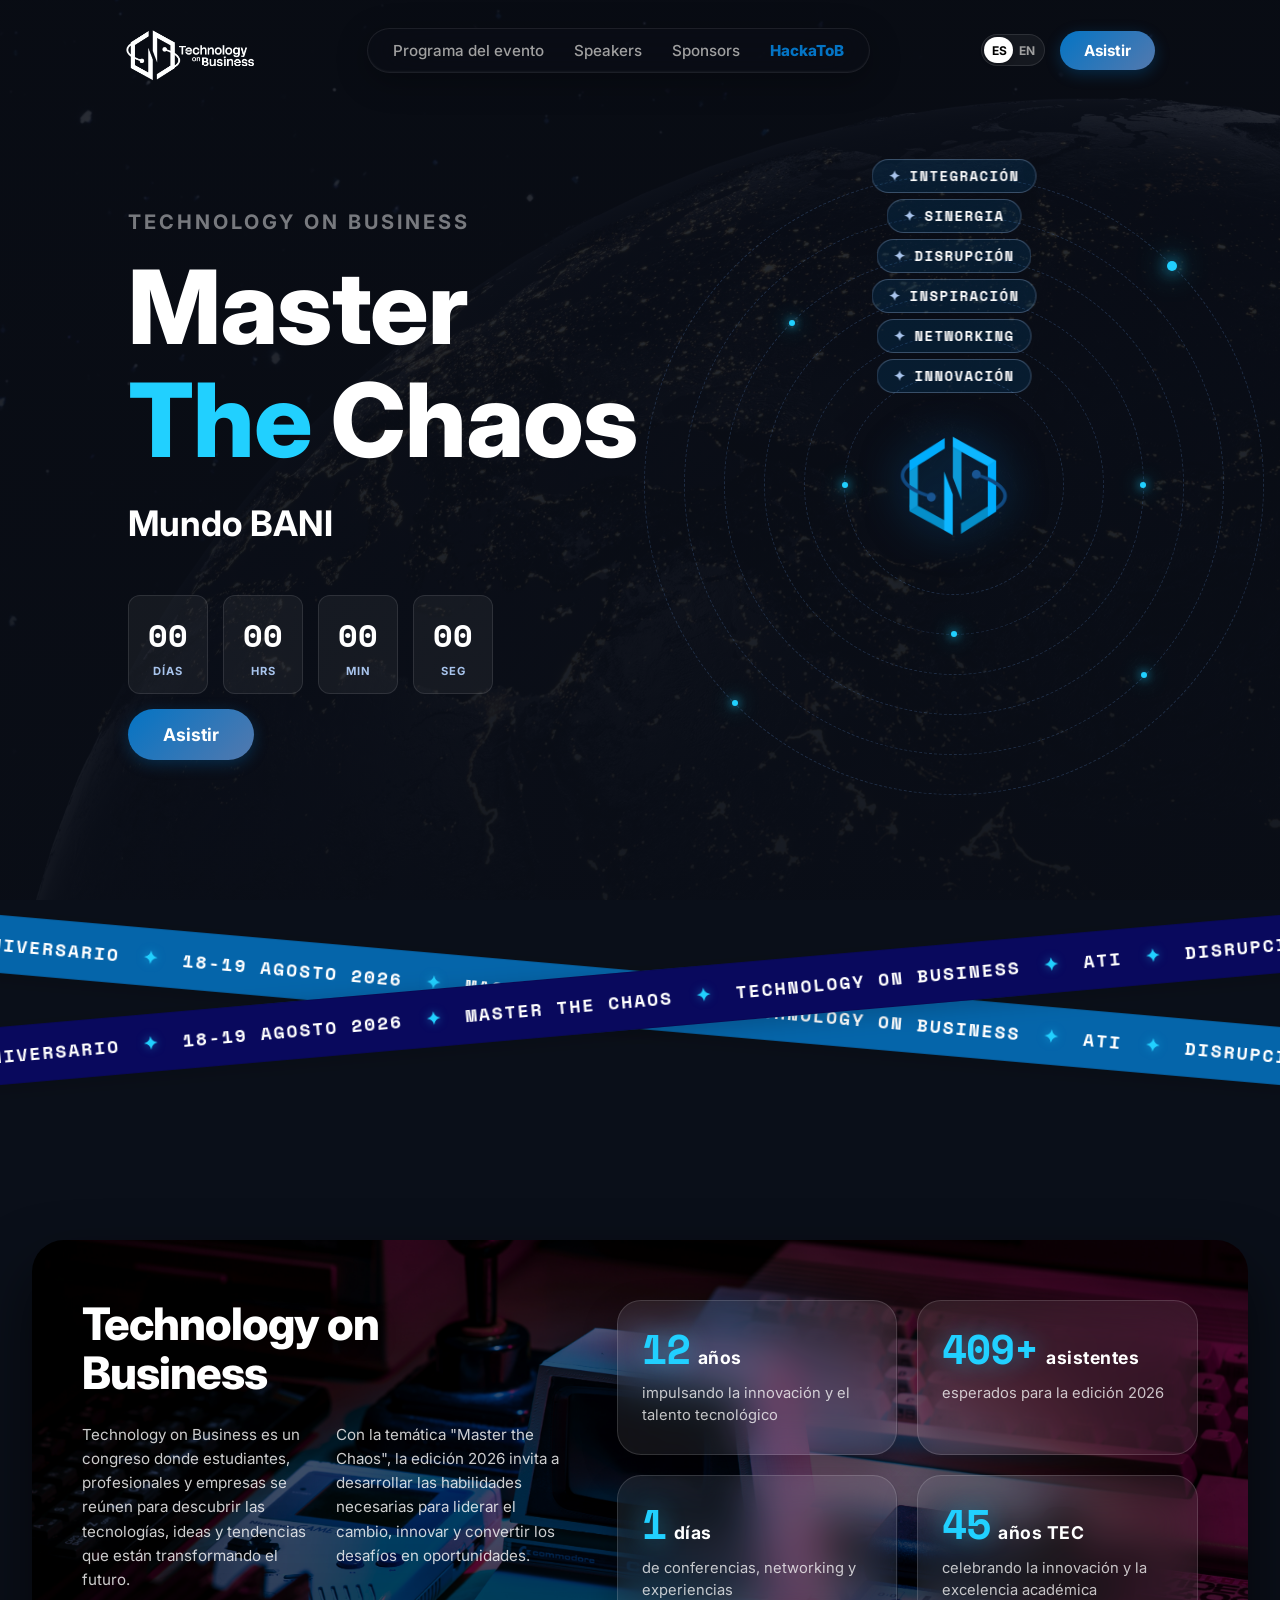
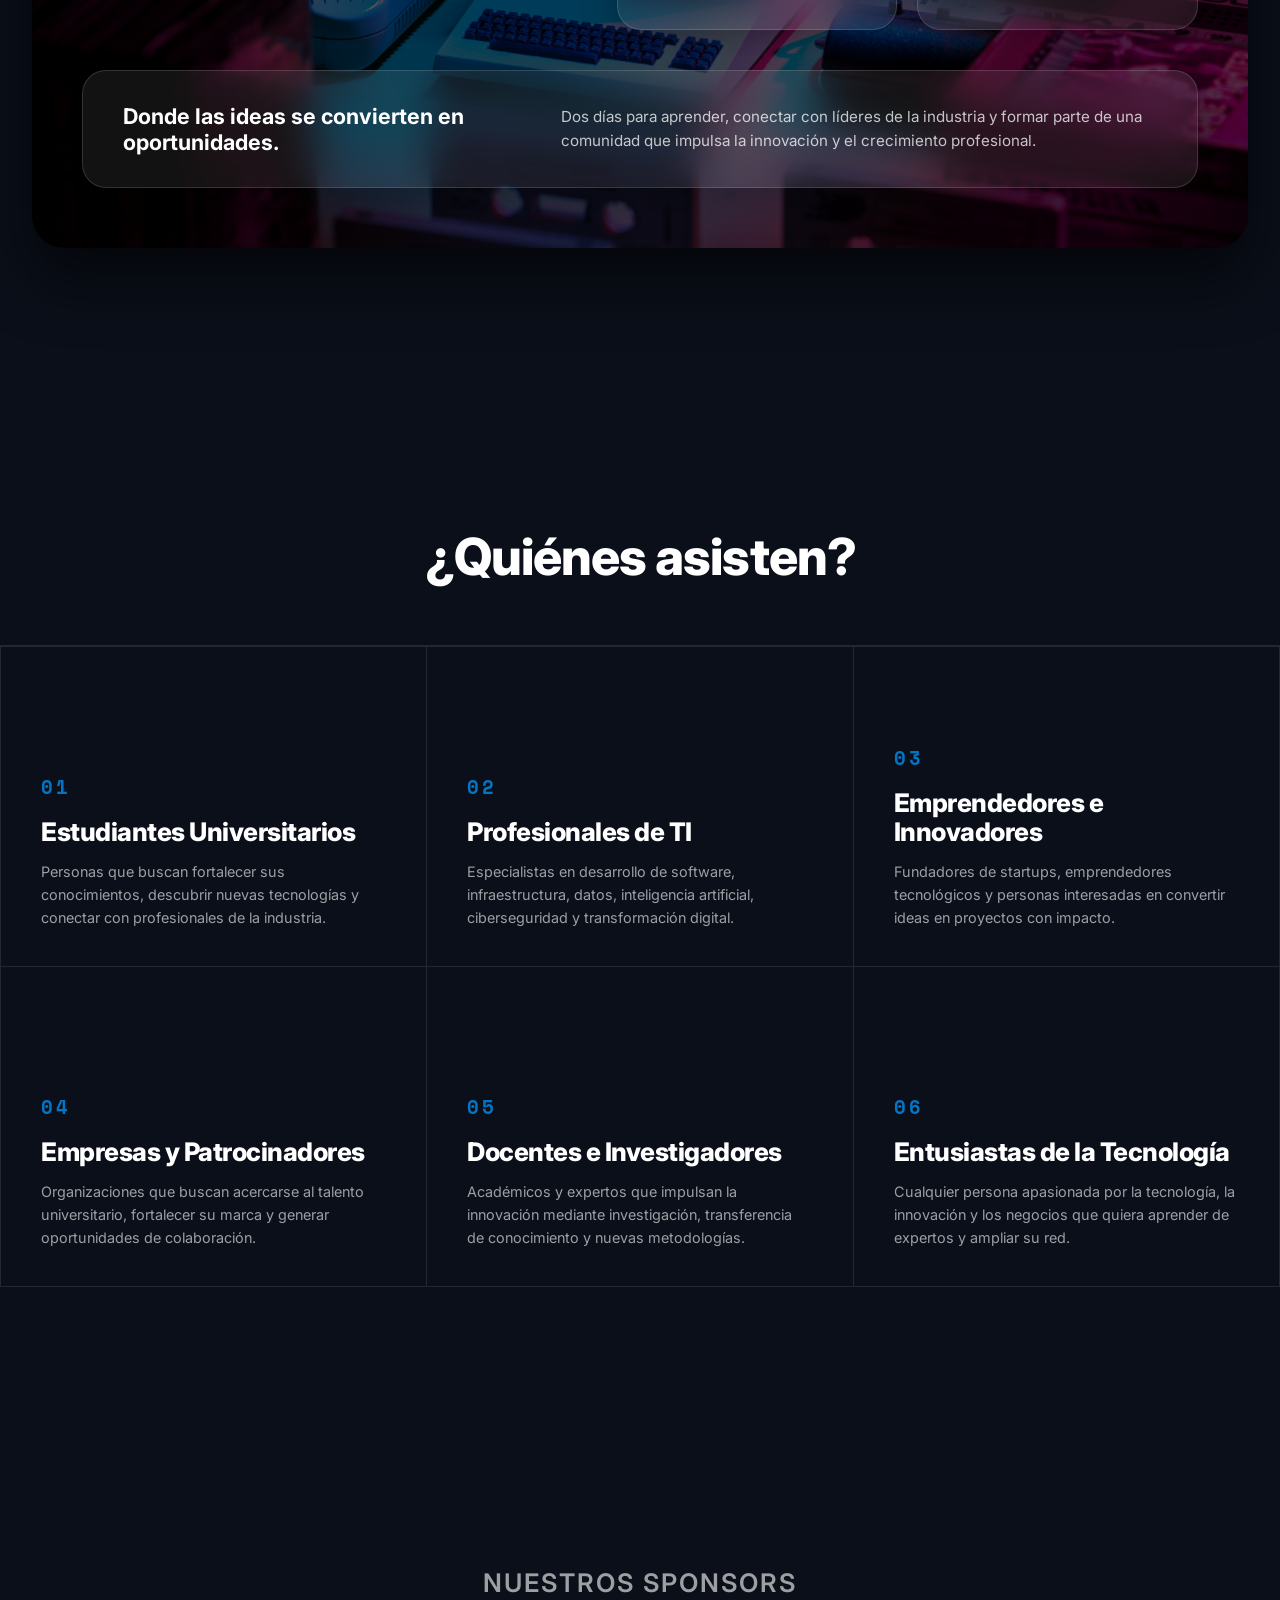
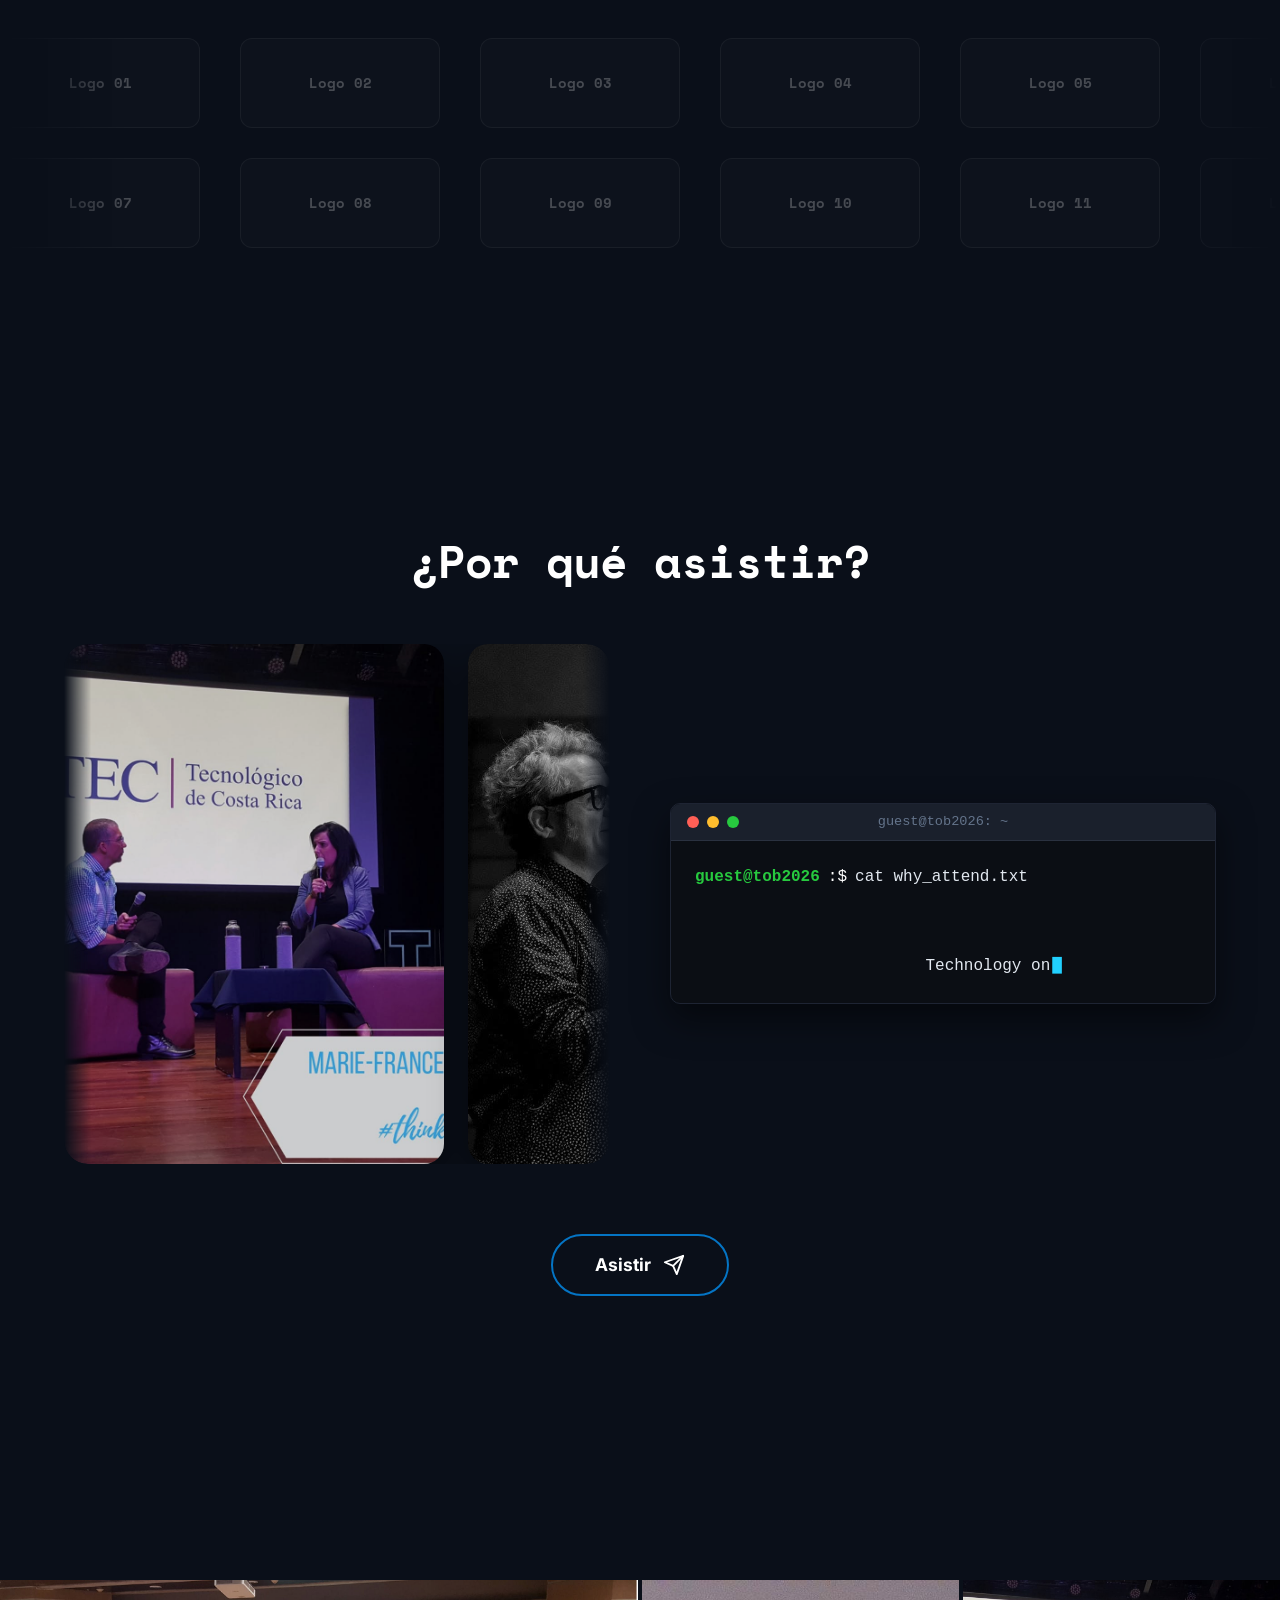
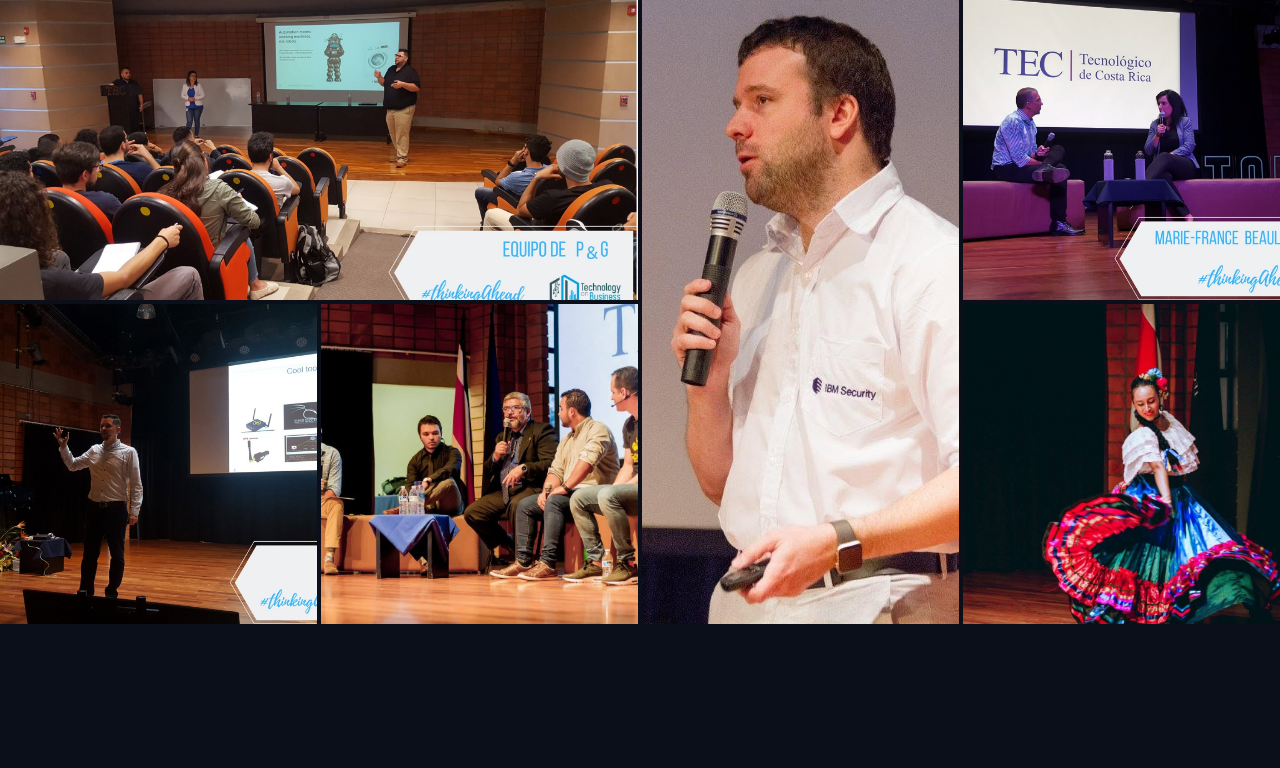
==== commit bbb44f84: "feat: actualizaciones de UI, cursor star-trail global, consola interactiva y galería de mosaico" ====
--- a/main/index.html
+++ b/main/index.html
@@ -5,6 +5,7 @@
     <meta charset="UTF-8">
     <meta name="viewport" content="width=device-width, initial-scale=1.0">
     <title>ToB - Technology On Business</title>
+    <link rel="icon" type="image/png" href="../imagenes/Miniatura/Miniatura.png">
     <link rel="stylesheet" href="style.css">
 </head>
 
@@ -98,28 +99,16 @@
 
     <!-- Hero Section -->
     <header class="hero" id="hero">
+
         <div class="hero-content">
+            <!-- Eyebrow (ocultar con display:none en CSS si no convence visualmente) -->
+            <p class="hero-eyebrow">Technology on Business</p>
+
             <h1 class="hero-title">Master <br><span class="text-cyan">The </span>Chaos</h1>
 
-            <p class="hero-slogan">
-                <span class="font-bold text-white">Technology on Business</span> es el congreso de tecnología y negocios
-                organizado por estudiantes más grande de Costa Rica. 2 días · 6 bloques · 18 conferencias para dominar
-                un mundo <span class="text-cyan font-bold">BANI</span>.
-            </p>
-
-            <div class="hero-info-box">
-                <div class="info-date">
-                    18-19 de<br>agosto 2026
-                </div>
-                <div class="info-divider"></div>
-                <div class="info-org">
-                    Congreso organizado por<br>estudiantes de <a href="#ati" class="text-cyan"
-                        style="text-decoration: underline; text-underline-offset: 4px;">ATI</a>
-                </div>
-            </div>
-
-            <div class="hero-badge">
-                <span class="badge-icon">✦</span> <span class="badge-text">15 ANIVERSARIO DEL TOB</span>
+            <!-- Línea rotativa de frases -->
+            <div class="hero-rotator" aria-live="polite">
+                <span class="rotator-phrase" id="rotatorPhrase"></span>
             </div>
 
             <div class="hero-countdown" id="countdown">
@@ -247,8 +236,10 @@
                 <div class="about-info">
                     <h2 class="about-title">Technology on Business</h2>
                     <div class="about-description">
-                        <p>Technology on Business es un congreso donde estudiantes, profesionales y empresas se reúnen para descubrir las tecnologías, ideas y tendencias que están transformando el futuro.</p>
-                        <p>Con la temática "Master the Chaos", la edición 2026 invita a desarrollar las habilidades necesarias para liderar el cambio, innovar y convertir los desafíos en oportunidades.</p>
+                        <p>Technology on Business es un congreso donde estudiantes, profesionales y empresas se reúnen
+                            para descubrir las tecnologías, ideas y tendencias que están transformando el futuro.</p>
+                        <p>Con la temática "Master the Chaos", la edición 2026 invita a desarrollar las habilidades
+                            necesarias para liderar el cambio, innovar y convertir los desafíos en oportunidades.</p>
                     </div>
                 </div>
 
@@ -289,64 +280,260 @@
             <div class="about-bottom-card glass-card">
                 <div class="bottom-card-content">
                     <h3 class="bottom-card-title">Donde las ideas se convierten en oportunidades.</h3>
-                    <p class="bottom-card-desc">Dos días para aprender, conectar con líderes de la industria y formar parte de una comunidad que impulsa la innovación y el crecimiento profesional.</p>
+                    <p class="bottom-card-desc">Dos días para aprender, conectar con líderes de la industria y formar
+                        parte de una comunidad que impulsa la innovación y el crecimiento profesional.</p>
                 </div>
             </div>
         </div>
     </section>
 
-    <!-- Section Habilidades -->
-    <section id="habilidades" class="skills-section">
-        <div class="skills-container">
-            <!-- Columna Izquierda: Título, Párrafo y Botones -->
-            <div class="skills-content-left">
-                <h2 class="skills-main-title">Las habilidades para dominar el caos</h2>
-                <p class="skills-main-desc">
-                    Lorem ipsum dolor sit amet, consectetur adipiscing elit. Proin gravida nibh vel velit auctor aliquet. Siente la comodidad de aprender y adaptarte a las tendencias del futuro, desarrollando las competencias clave para liderar en un entorno empresarial de constante disrupción.
-                </p>
-                
-                <div class="skills-pills-container">
-                    <button class="skill-pill active" data-bg="InspiracionFondo" data-name="Inspiración">
-                        <span class="pill-text">Inspiración</span>
-                        <svg class="pill-border-svg"><rect class="pill-border-rect" width="100%" height="100%" /></svg>
-                    </button>
-                    <button class="skill-pill" data-bg="DisrupcionFondo" data-name="Disrupción">
-                        <span class="pill-text">Disrupción</span>
-                        <svg class="pill-border-svg"><rect class="pill-border-rect" width="100%" height="100%" /></svg>
-                    </button>
-                    <button class="skill-pill" data-bg="IntegracionFondo" data-name="Integración">
-                        <span class="pill-text">Integración</span>
-                        <svg class="pill-border-svg"><rect class="pill-border-rect" width="100%" height="100%" /></svg>
-                    </button>
-                    <button class="skill-pill" data-bg="InnovacionFondo" data-name="Innovación">
-                        <span class="pill-text">Innovación</span>
-                        <svg class="pill-border-svg"><rect class="pill-border-rect" width="100%" height="100%" /></svg>
-                    </button>
-                    <button class="skill-pill" data-bg="NetworkingFondo" data-name="Networking">
-                        <span class="pill-text">Networking</span>
-                        <svg class="pill-border-svg"><rect class="pill-border-rect" width="100%" height="100%" /></svg>
-                    </button>
-                    <button class="skill-pill" data-bg="SinergiaFondo" data-name="Sinergia">
-                        <span class="pill-text">Sinergia</span>
-                        <svg class="pill-border-svg"><rect class="pill-border-rect" width="100%" height="100%" /></svg>
-                    </button>
-                </div>
-            </div>
-
-            <!-- Columna Derecha: Tarjeta con Borde Azul Luminoso -->
-            <div class="skills-content-right">
-                <div class="skills-showcase-card">
-                    <div class="skills-card-logo">tob</div>
-                    <img id="skillsShowcaseImage" class="skills-showcase-img" src="../imagenes/InspiracionFondo.jpg" alt="Inspiración">
-                    <div class="skills-card-footer">
-                        <span id="skillsShowcaseLabel" class="skills-card-label">Inspiración</span>
-                    </div>
-                </div>
-            </div>
+    <!-- =============================================
+         SECCIÓN: ¿Quiénes Asisten? (WhoAttend)
+         ============================================= -->
+    <section id="quienes-asisten" class="wa-section">
+
+
+        <!-- Encabezado de la sección -->
+        <div class="wa-header">
+            <h2 class="wa-title">¿Quiénes asisten?</h2>
+        </div>
+
+        <!-- Grid full-bleed 3x2 -->
+        <div class="wa-grid">
+
+            <!-- TARJETA 1 — Estudiantes -->
+            <!-- IMAGEN DE FONDO: ../imagenes/WA/estudiantes.jpg -->
+            <article class="wa-card" style="--wa-bg: url('../imagenes/WA/estudiantes.jpg')">
+                <div class="wa-card-inner">
+                    <span class="wa-card-num">01</span>
+                    <h3 class="wa-card-title">Estudiantes Universitarios</h3>
+                    <p class="wa-card-desc">Personas que buscan fortalecer sus conocimientos, descubrir nuevas
+                        tecnologías y conectar con profesionales de la industria.</p>
+                </div>
+            </article>
+
+            <!-- TARJETA 2 — Profesionales TI -->
+            <!-- IMAGEN DE FONDO: ../imagenes/WA/profesionales.jpg -->
+            <article class="wa-card" style="--wa-bg: url('../imagenes/WA/profesionales.jpg')">
+                <div class="wa-card-inner">
+                    <span class="wa-card-num">02</span>
+                    <h3 class="wa-card-title">Profesionales de TI</h3>
+                    <p class="wa-card-desc">Especialistas en desarrollo de software, infraestructura, datos,
+                        inteligencia artificial, ciberseguridad y transformación digital.</p>
+                </div>
+            </article>
+
+            <!-- TARJETA 3 — Emprendedores -->
+            <!-- IMAGEN DE FONDO: ../imagenes/WA/emprendedores.jpg -->
+            <article class="wa-card" style="--wa-bg: url('../imagenes/WA/emprendedores.jpg')">
+                <div class="wa-card-inner">
+                    <span class="wa-card-num">03</span>
+                    <h3 class="wa-card-title">Emprendedores e Innovadores</h3>
+                    <p class="wa-card-desc">Fundadores de startups, emprendedores tecnológicos y personas interesadas en
+                        convertir ideas en proyectos con impacto.</p>
+                </div>
+            </article>
+
+            <!-- TARJETA 4 — Empresas -->
+            <!-- IMAGEN DE FONDO: ../imagenes/WA/empresas.jpg -->
+            <article class="wa-card" style="--wa-bg: url('../imagenes/WA/empresas.jpg')">
+                <div class="wa-card-inner">
+                    <span class="wa-card-num">04</span>
+                    <h3 class="wa-card-title">Empresas y Patrocinadores</h3>
+                    <p class="wa-card-desc">Organizaciones que buscan acercarse al talento universitario, fortalecer su
+                        marca y generar oportunidades de colaboración.</p>
+                </div>
+            </article>
+
+            <!-- TARJETA 5 — Docentes -->
+            <!-- IMAGEN DE FONDO: ../imagenes/WA/docentes.jpg -->
+            <article class="wa-card" style="--wa-bg: url('../imagenes/WA/docentes.jpg')">
+                <div class="wa-card-inner">
+                    <span class="wa-card-num">05</span>
+                    <h3 class="wa-card-title">Docentes e Investigadores</h3>
+                    <p class="wa-card-desc">Académicos y expertos que impulsan la innovación mediante investigación,
+                        transferencia de conocimiento y nuevas metodologías.</p>
+                </div>
+            </article>
+
+            <!-- TARJETA 6 — Entusiastas -->
+            <!-- IMAGEN DE FONDO: ../imagenes/WA/entusiastas.jpg -->
+            <article class="wa-card" style="--wa-bg: url('../imagenes/WA/entusiastas.jpg')">
+                <div class="wa-card-inner">
+                    <span class="wa-card-num">06</span>
+                    <h3 class="wa-card-title">Entusiastas de la Tecnología</h3>
+                    <p class="wa-card-desc">Cualquier persona apasionada por la tecnología, la innovación y los negocios
+                        que quiera aprender de expertos y ampliar su red.</p>
+                </div>
+            </article>
+
         </div>
     </section>
+
+    <!-- =============================================
+         SECCIÓN: Sponsors (Vitrina de Logos)
+         ============================================= -->
+    <section id="sponsors" class="sponsors-section">
+        <h3 class="sponsors-title">Nuestros Sponsors</h3>
+
+        <div class="sponsors-marquee-wrapper">
+            <!-- FILA 1: Movimiento hacia la Izquierda -->
+            <div class="sponsors-marquee marquee-left">
+                <div class="sponsors-track">
+                    <!-- Set 1 (6 placeholders) -->
+                    <!-- INSTRUCCIÓN: Reemplazar estos div por <img src="ruta-al-logo.png" alt="Sponsor" class="sponsor-logo"> -->
+                    <div class="sponsor-logo">Logo 01</div>
+                    <div class="sponsor-logo">Logo 02</div>
+                    <div class="sponsor-logo">Logo 03</div>
+                    <div class="sponsor-logo">Logo 04</div>
+                    <div class="sponsor-logo">Logo 05</div>
+                    <div class="sponsor-logo">Logo 06</div>
+
+                    <!-- Duplicado del Set 1 para el loop infinito -->
+                    <div class="sponsor-logo">Logo 01</div>
+                    <div class="sponsor-logo">Logo 02</div>
+                    <div class="sponsor-logo">Logo 03</div>
+                    <div class="sponsor-logo">Logo 04</div>
+                    <div class="sponsor-logo">Logo 05</div>
+                    <div class="sponsor-logo">Logo 06</div>
+                </div>
+            </div>
+
+            <!-- FILA 2: Movimiento hacia la Derecha -->
+            <div class="sponsors-marquee marquee-right">
+                <div class="sponsors-track">
+                    <!-- Set 2 (6 placeholders) -->
+                    <!-- INSTRUCCIÓN: Reemplazar estos div por <img src="ruta-al-logo.png" alt="Sponsor" class="sponsor-logo"> -->
+                    <div class="sponsor-logo">Logo 07</div>
+                    <div class="sponsor-logo">Logo 08</div>
+                    <div class="sponsor-logo">Logo 09</div>
+                    <div class="sponsor-logo">Logo 10</div>
+                    <div class="sponsor-logo">Logo 11</div>
+                    <div class="sponsor-logo">Logo 12</div>
+
+                    <!-- Duplicado del Set 2 para el loop infinito -->
+                    <div class="sponsor-logo">Logo 07</div>
+                    <div class="sponsor-logo">Logo 08</div>
+                    <div class="sponsor-logo">Logo 09</div>
+                    <div class="sponsor-logo">Logo 10</div>
+                    <div class="sponsor-logo">Logo 11</div>
+                    <div class="sponsor-logo">Logo 12</div>
+                </div>
+            </div>
+        </div>
+    </section>
+
+    <!-- =============================================
+         SECCIÓN: Por qué asistir + Registro
+         ============================================= -->
+    <section id="why-attend" class="why-attend-section">
+        <!-- Título centrado a todo el ancho de la sección -->
+        <h2 class="why-attend-title">¿Por qué asistir?</h2>
+
+        <div class="why-attend-container">
+            <!-- Columna Izquierda: Espacio para imágenes deslizantes -->
+            <div class="why-attend-visual">
+                <div class="why-slider-track">
+                    <!-- Set original de 7 imágenes -->
+                    <img src="../imagenes/WhyAttend/imageWhyAttend01.jpg" alt="ToB 2026 1" class="why-slide-img">
+                    <img src="../imagenes/WhyAttend/imageWhyAttend02.jpg" alt="ToB 2026 2" class="why-slide-img">
+                    <img src="../imagenes/WhyAttend/imageWhyAttend03.jpg" alt="ToB 2026 3" class="why-slide-img">
+                    <img src="../imagenes/WhyAttend/imageWhyAttend04.jpg" alt="ToB 2026 4" class="why-slide-img">
+                    <img src="../imagenes/WhyAttend/imageWhyAttend05.jpg" alt="ToB 2026 5" class="why-slide-img">
+                    <img src="../imagenes/WhyAttend/imageWhyAttend06.jpg" alt="ToB 2026 6" class="why-slide-img">
+                    <img src="../imagenes/WhyAttend/imageWhyAttend07.jpg" alt="ToB 2026 7" class="why-slide-img">
+
+                    <!-- Set duplicado para el loop continuo sin cortes -->
+                    <img src="../imagenes/WhyAttend/imageWhyAttend01.jpg" alt="ToB 2026 1" class="why-slide-img">
+                    <img src="../imagenes/WhyAttend/imageWhyAttend02.jpg" alt="ToB 2026 2" class="why-slide-img">
+                    <img src="../imagenes/WhyAttend/imageWhyAttend03.jpg" alt="ToB 2026 3" class="why-slide-img">
+                    <img src="../imagenes/WhyAttend/imageWhyAttend04.jpg" alt="ToB 2026 4" class="why-slide-img">
+                    <img src="../imagenes/WhyAttend/imageWhyAttend05.jpg" alt="ToB 2026 5" class="why-slide-img">
+                    <img src="../imagenes/WhyAttend/imageWhyAttend06.jpg" alt="ToB 2026 6" class="why-slide-img">
+                    <img src="../imagenes/WhyAttend/imageWhyAttend07.jpg" alt="ToB 2026 7" class="why-slide-img">
+                </div>
+            </div>
+
+            <!-- Columna Derecha: Contenido en estilo Terminal -->
+            <div class="why-attend-content">
+                <div class="terminal-window" id="terminalWindow">
+                    <!-- Cabecera de la ventana -->
+                    <div class="terminal-header">
+                        <div class="terminal-buttons">
+                            <span class="term-btn close" id="termCloseBtn"></span>
+                            <span class="term-btn minimize" id="termMinBtn"></span>
+                            <span class="term-btn maximize" id="termMaxBtn"></span>
+                        </div>
+                        <div class="terminal-title">guest@tob2026: ~</div>
+                    </div>
+                    <!-- Cuerpo de la terminal -->
+                    <div class="terminal-body">
+                        <div class="terminal-command">
+                            <span class="prompt-user">guest@tob2026</span><span class="prompt-char">:$</span>
+                            <span class="command-text">cat why_attend.txt</span>
+                        </div>
+                        <p class="terminal-text" id="typewriterText">
+                            <!-- El texto se escribirá aquí por JS -->
+                        </p>
+                    </div>
+                </div>
+            </div>
+        </div>
+
+        <!-- Botón centrado a todo el ancho de la sección -->
+        <div class="why-attend-actions">
+            <a href="#" class="btn-paper-plane" id="btnPaperPlane">
+                <span class="btn-text">Asistir</span>
+                <span class="btn-fill"></span>
+                <svg class="plane-icon" id="planeIcon" viewBox="0 0 24 24" fill="none" stroke="currentColor"
+                    stroke-width="2" stroke-linecap="round" stroke-linejoin="round">
+                    <line x1="22" y1="2" x2="11" y2="13"></line>
+                    <polygon points="22 2 15 22 11 13 2 9 22 2"></polygon>
+                </svg>
+            </a>
+        </div>
+    </section>
+
+    <!-- =============================================
+         SECCIÓN: Galería / Mosaico TOB
+         ============================================= -->
+    <section id="galeria" class="gallery-section">
+        <div class="mosaic-grid">
+            <!-- FOTO 1: Ancha superior (ocupa columnas 1 y 2) -->
+            <img src="../imagenes/galeria-tob/foto-01.jpg" alt="ToB Edición Anterior" class="mosaic-item foto-1">
+
+            <!-- FOTO 2: Vertical central (ocupa columna 3, filas 1 y 2) -->
+            <img src="../imagenes/galeria-tob/foto-02.jpg" alt="ToB Edición Anterior" class="mosaic-item foto-2">
+
+            <!-- FOTO 3: Esquina superior derecha (ocupa columna 4, fila 1) -->
+            <img src="../imagenes/galeria-tob/foto-03.jpg" alt="ToB Edición Anterior" class="mosaic-item foto-3">
+
+            <!-- FOTO 4: Fila inferior izquierda (ocupa columna 1, fila 2) -->
+            <img src="../imagenes/galeria-tob/foto-04.jpg" alt="ToB Edición Anterior" class="mosaic-item foto-4">
+
+            <!-- FOTO 5: Fila inferior centro-izq (ocupa columna 2, fila 2) -->
+            <img src="../imagenes/galeria-tob/foto-05.jpg" alt="ToB Edición Anterior" class="mosaic-item foto-5">
+
+            <!-- FOTO 6: Fila inferior derecha (ocupa columna 4, fila 2) -->
+            <img src="../imagenes/galeria-tob/foto-06.jpg" alt="ToB Edición Anterior" class="mosaic-item foto-6">
+        </div>
+    </section>
+
+    <!-- ★ STAR TRAIL CANVAS (Efecto global) ★ -->
+    <canvas id="globalStarCanvas" class="global-star-canvas" aria-hidden="true"></canvas>
+
+    <!-- Modal de Error del Sistema -->
+    <div class="sys-modal-overlay" id="sysErrorModal">
+        <div class="sys-modal">
+            <div class="sys-modal-icon">⚠️</div>
+            <div class="sys-modal-content">
+                <p>Error al cerrar: El ToB 2026 es inevitable.</p>
+            </div>
+            <button class="sys-modal-btn" id="sysErrorCloseBtn">Aceptar</button>
+        </div>
+    </div>
 
     <script src="script.js"></script>
 </body>
 
-</html>
+</html>
--- a/main/style.css
+++ b/main/style.css
@@ -39,8 +39,50 @@
 }
 
 /* =========================================
+   PANTALLA DE CARGA (Loader)
+   ========================================= */
+.loader-wrapper {
+    position: fixed;
+    top: 0;
+    left: 0;
+    width: 100%;
+    height: 100%;
+    background: var(--color-background);
+    display: flex;
+    justify-content: center;
+    align-items: center;
+    z-index: 9999;
+    transition: opacity 0.6s ease, visibility 0.6s ease;
+    opacity: 1;
+    visibility: visible;
+}
+
+.loader-logo {
+    width: 120px;
+    height: auto;
+    animation: spin 1.2s linear infinite;
+}
+
+@keyframes spin {
+    from {
+        transform: rotate(0deg);
+    }
+
+    to {
+        transform: rotate(360deg);
+    }
+}
+
+.loader-wrapper.loader-hidden {
+    opacity: 0;
+    visibility: hidden;
+    pointer-events: none;
+}
+
+/* =========================================
    NAVBAR (Estilo Pastilla Blanca Flotante)
    ========================================= */
+
 .navbar {
     position: fixed;
     top: 15px;
@@ -55,7 +97,22 @@
     padding: 0 10px;
     z-index: 1000;
     background: transparent;
-    transition: all 0.3s ease;
+    border-radius: 0;
+    transition: all 0.4s ease;
+}
+
+/* Navbar con fondo al salir del hero */
+.navbar.scrolled {
+    top: 0;
+    width: 100%;
+    max-width: 100%;
+    background: rgba(10, 14, 23, 0.85);
+    backdrop-filter: blur(20px);
+    -webkit-backdrop-filter: blur(20px);
+    border-bottom: 1px solid rgba(255, 255, 255, 0.08);
+    box-shadow: 0 4px 30px rgba(0, 0, 0, 0.4);
+    border-radius: 0;
+    padding: 0 30px;
 }
 
 /* IZQUIERDA */
@@ -72,9 +129,10 @@
 }
 
 .logo-img {
-    height: 160px;
+    height: 130px;
     width: auto;
     object-fit: contain;
+    margin-top: 4px;
 }
 
 
@@ -419,6 +477,19 @@
     background-repeat: no-repeat;
 }
 
+/* ★ STAR TRAIL CANVAS — eliminar este bloque para desactivar el efecto ★ */
+#heroStarCanvas {
+    position: absolute;
+    top: 0;
+    left: 0;
+    width: 100%;
+    height: 100%;
+    z-index: 2;
+    /* Sobre el fondo, bajo el contenido (z-index: 10) */
+    pointer-events: none;
+    display: block;
+}
+
 /* --- LADO IZQUIERDO: CONTENIDO --- */
 .hero-content {
     display: flex;
@@ -479,7 +550,7 @@
 }
 
 .hero-title {
-    font-size: clamp(3rem, 5vw, 5rem);
+    font-size: clamp(5rem, 8vw, 8rem);
     font-weight: 800;
     line-height: 1.1;
     color: #ffffff;
@@ -493,11 +564,67 @@
     margin-top: -15px;
 }
 
-.hero-slogan {
-    font-size: 1.15rem;
-    line-height: 1.6;
-    color: #b0c4de;
-    max-width: 90%;
+/* Eyebrow sobre el título — ocultar con display:none si no convence */
+.hero-eyebrow {
+    font-size: 1.25rem;
+    font-weight: 700;
+    letter-spacing: 3px;
+    color: rgba(255, 255, 255, 0.45);
+    text-transform: uppercase;
+    margin-bottom: 2px;
+}
+
+/* Rotator de frases dinámicas */
+.hero-rotator {
+    height: 4rem; /* Mayor altura para evitar cortes en las letras */
+    overflow: hidden;
+    position: relative;
+    margin-bottom: 20px;
+}
+
+.rotator-phrase {
+    display: block;
+    font-size: 2.20rem;
+    font-weight: 700;
+    line-height: 1.3;
+    color: #ffffff;
+    position: absolute;
+    width: 100%;
+    padding: 10px 0; /* Espaciado extra arriba y abajo */
+    opacity: 0;
+    transform: translateY(-110%);
+}
+
+.rotator-phrase.entering {
+    animation: phrase-enter 0.45s cubic-bezier(0.22, 1, 0.36, 1) forwards;
+}
+
+.rotator-phrase.leaving {
+    animation: phrase-leave 0.4s cubic-bezier(0.55, 0, 1, 0.45) forwards;
+}
+
+@keyframes phrase-enter {
+    from {
+        transform: translateY(-110%);
+        opacity: 0;
+    }
+
+    to {
+        transform: translateY(0);
+        opacity: 1;
+    }
+}
+
+@keyframes phrase-leave {
+    from {
+        transform: translateY(0);
+        opacity: 1;
+    }
+
+    to {
+        transform: translateY(110%);
+        opacity: 0;
+    }
 }
 
 .text-cyan {
@@ -857,8 +984,173 @@
 }
 
 /* =========================================
+   SECCIÓN: ¿Quiénes Asisten?
+   ========================================= */
+
+.wa-section {
+    width: 100%;
+    background: var(--color-background);
+    color: #ffffff;
+    padding: 140px 0;
+}
+
+/* Encabezado */
+.wa-header {
+    padding: 0 10% 60px;
+    border-bottom: 1px solid rgba(255, 255, 255, 0.1);
+}
+
+.wa-title {
+    font-size: clamp(2.2rem, 4vw, 3.5rem);
+    font-weight: 800;
+    color: #ffffff;
+    letter-spacing: -1px;
+    line-height: 1.1;
+    text-align: center;
+}
+
+/* Grid full-bleed 3x2 */
+.wa-grid {
+    display: grid;
+    grid-template-columns: repeat(3, 1fr);
+    /* Líneas de divisor sobre fondo oscuro */
+    border-top: 1px solid rgba(255, 255, 255, 0.1);
+    border-left: 1px solid rgba(255, 255, 255, 0.1);
+}
+
+/* Tarjeta base */
+.wa-card {
+    position: relative;
+    overflow: hidden;
+    border-right: 1px solid rgba(255, 255, 255, 0.1);
+    border-bottom: 1px solid rgba(255, 255, 255, 0.1);
+    cursor: default;
+    min-height: 320px;
+    display: flex;
+    background: var(--color-background);
+}
+
+/* ── Capa de imagen de fondo (::before) ──
+   Usa la custom property --wa-bg inyectada en el HTML de cada tarjeta.
+   PARA CAMBIAR IMAGEN: editar el atributo style="--wa-bg: url('...')" en el HTML */
+.wa-card::before {
+    content: '';
+    position: absolute;
+    inset: 0;
+    background-image: var(--wa-bg);
+    background-size: cover;
+    background-position: center;
+    opacity: 0;
+    transform: scale(1.06);
+    transition: opacity 0.4s ease, transform 0.4s ease;
+    z-index: 1;
+}
+
+/* ── Overlay oscuro (::after) ── */
+.wa-card::after {
+    content: '';
+    position: absolute;
+    inset: 0;
+    background: linear-gradient(160deg,
+            rgba(0, 0, 0, 0.55) 0%,
+            rgba(0, 0, 0, 0.35) 100%);
+    opacity: 0;
+    transition: opacity 0.4s ease;
+    z-index: 2;
+}
+
+/* Contenido de la tarjeta */
+.wa-card-inner {
+    position: relative;
+    z-index: 3;
+    display: flex;
+    flex-direction: column;
+    justify-content: flex-end;
+    padding: 36px 40px;
+    width: 100%;
+    transition: color 0.4s ease;
+}
+
+/* Número de tarjeta */
+.wa-card-num {
+    font-family: var(--font-tech, monospace);
+    font-size: 1.20rem;
+    font-weight: 700;
+    letter-spacing: 3px;
+    color: var(--color-primary, #0474C4);
+    margin-bottom: 16px;
+    display: block;
+    transition: color 0.4s ease;
+}
+
+/* Título bold grande */
+.wa-card-title {
+    font-size: clamp(1.35rem, 2vw, 1.75rem);
+    font-weight: 800;
+    line-height: 1.15;
+    letter-spacing: -0.5px;
+    color: #ffffff;
+    margin-bottom: 14px;
+    transition: color 0.4s ease;
+}
+
+/* Descripción */
+.wa-card-desc {
+    font-size: 0.9rem;
+    line-height: 1.6;
+    color: rgba(255, 255, 255, 0.6);
+    transition: color 0.4s ease;
+}
+
+/* ── Estado HOVER ── */
+.wa-card:hover::before {
+    opacity: 1;
+    transform: scale(1);
+}
+
+.wa-card:hover::after {
+    opacity: 1;
+}
+
+.wa-card:hover .wa-card-num,
+.wa-card:hover .wa-card-title,
+.wa-card:hover .wa-card-desc {
+    color: #ffffff;
+}
+
+/* ── Responsive ── */
+@media (max-width: 1024px) {
+    .wa-grid {
+        grid-template-columns: repeat(2, 1fr);
+    }
+
+    .wa-header {
+        padding: 52px 6% 36px;
+    }
+}
+
+@media (max-width: 640px) {
+    .wa-grid {
+        grid-template-columns: 1fr;
+    }
+
+    .wa-card {
+        min-height: 220px;
+    }
+
+    .wa-card-inner {
+        padding: 28px 24px;
+    }
+
+    .wa-header {
+        padding: 40px 6% 28px;
+    }
+}
+
+/* =========================================
    DIVIDER MARQUEE (Crossed)
    ========================================= */
+
 .divider-marquee {
     position: relative;
     width: 100%;
@@ -990,7 +1282,7 @@
    ========================================= */
 .about-section {
     width: 100%;
-    padding: 60px 1.5%;
+    padding: 140px 1.5%;
     display: flex;
     justify-content: center;
     align-items: center;
@@ -1009,7 +1301,7 @@
     padding: 60px 50px;
     box-sizing: border-box;
     background: linear-gradient(180deg, rgba(0, 0, 0, 0.5) 0%, rgba(0, 0, 0, 0.75) 100%),
-                url('../imagenes/FondoAbout.jpg') no-repeat center center / cover;
+        url('../imagenes/FondoAbout.jpg') no-repeat center center / cover;
     /* Layout interior */
     display: flex;
     flex-direction: column;
@@ -1056,7 +1348,7 @@
     color: #ffffff;
     margin-bottom: 24px;
     letter-spacing: -1px;
-    text-shadow: 0 4px 15px rgba(0,0,0,0.5);
+    text-shadow: 0 4px 15px rgba(0, 0, 0, 0.5);
 }
 
 .about-description {
@@ -1089,16 +1381,19 @@
     opacity: 1;
     transform: translateY(0);
 }
+
 .about-container.reveal-active .about-grid .glass-card:nth-child(2) {
     transition-delay: 0.65s;
     opacity: 1;
     transform: translateY(0);
 }
+
 .about-container.reveal-active .about-grid .glass-card:nth-child(3) {
     transition-delay: 0.8s;
     opacity: 1;
     transform: translateY(0);
 }
+
 .about-container.reveal-active .about-grid .glass-card:nth-child(4) {
     transition-delay: 0.95s;
     opacity: 1;
@@ -1206,7 +1501,8 @@
         flex-direction: column;
     }
 
-    .about-info, .about-grid {
+    .about-info,
+    .about-grid {
         max-width: 100%;
     }
 
@@ -1222,259 +1518,584 @@
         padding: 35px 20px;
     }
 
-    .about-description, .about-grid {
+    .about-description,
+    .about-grid {
         grid-template-columns: 1fr;
     }
 }
 
 /* =========================================
-   SECCIÓN HABILIDADES (Showcase Interactiva)
+   SECCIÓN: POR QUÉ ASISTIR + REGISTRO
    ========================================= */
-.skills-section {
-    width: 100%;
-    padding: 60px 1.5%;
-    display: flex;
+.why-attend-section {
+    width: 100%;
+    background: var(--color-background);
+    padding: 140px 5%;
+    display: flex;
+    flex-direction: column;
     justify-content: center;
     align-items: center;
+    gap: 50px;
+    position: relative;
     box-sizing: border-box;
 }
 
-.skills-container {
-    width: 98%;
-    max-width: 1650px;
-    min-height: 600px;
-    border-radius: 32px;
-    border: none;
-    box-shadow: 0 30px 60px rgba(0, 0, 0, 0.6);
+.why-attend-container {
+    max-width: 1350px;
+    width: 100%;
+    display: grid;
+    grid-template-columns: 1fr 1fr;
+    gap: 60px;
+    align-items: center;
+}
+
+/* Columna Izquierda: Carrusel Visual */
+.why-attend-visual {
+    width: 100%;
+    height: 520px;
+    position: relative;
+    border-radius: 24px;
     overflow: hidden;
-    position: relative;
-    padding: 60px 70px;
-    box-sizing: border-box;
-    z-index: 1;
-    --skills-bg: url('../imagenes/InspiracionFondo.jpg');
-    display: flex;
-    gap: 60px;
-    align-items: center;
-    justify-content: space-between;
-}
-
-/* Efecto Blur en el fondo del bloque */
-.skills-container::before {
-    content: '';
-    position: absolute;
-    top: -20px;
-    left: -20px;
-    right: -20px;
-    bottom: -20px;
-    background: linear-gradient(180deg, rgba(0, 0, 0, 0.55) 0%, rgba(0, 0, 0, 0.8) 100%),
-                var(--skills-bg) no-repeat center center / cover;
-    filter: blur(16px);
-    z-index: -1;
-}
-
-/* Columna Izquierda: Título y Textos */
-.skills-content-left {
-    flex: 1.2;
+    /* Se agregan pseudo-elementos para crear un fade en los bordes del slider */
+    mask-image: linear-gradient(to right, transparent, black 5%, black 95%, transparent);
+    -webkit-mask-image: linear-gradient(to right, transparent, black 5%, black 95%, transparent);
+}
+
+.why-slider-track {
+    display: flex;
+    height: 100%;
+    width: max-content;
+    gap: 24px;
+    animation: scrollSlider 35s linear infinite;
+    align-items: center;
+}
+
+.why-slider-track:hover {
+    animation-play-state: paused;
+}
+
+.why-slide-img {
+    height: 100%;
+    width: 380px;
+    object-fit: cover;
+    border-radius: 20px;
+    box-shadow: 0 15px 35px rgba(0, 0, 0, 0.5);
+    transition: transform 0.4s ease, filter 0.4s ease;
+    filter: brightness(0.85);
+}
+
+.why-slide-img:hover {
+    transform: scale(1.03);
+    filter: brightness(1.1);
+}
+
+@keyframes scrollSlider {
+    0% {
+        transform: translateX(0);
+    }
+
+    100% {
+        /* Desplaza exactamente la mitad del ancho total (los primeros 7 elementos + gap) */
+        transform: translateX(calc(-50% - 12px));
+    }
+}
+
+/* Columna Derecha: Contenido y Texto */
+.why-attend-content {
     display: flex;
     flex-direction: column;
-    gap: 20px;
-    z-index: 2;
-    position: relative;
-    max-width: 800px;
-}
-
-.skills-main-title {
-    font-size: clamp(2.2rem, 3.8vw, 3.5rem);
+    align-items: center;
+    text-align: center;
+    gap: 32px;
+    font-family: var(--font-tech);
+}
+
+.why-attend-title {
+    font-size: clamp(2.2rem, 3.5vw, 3.2rem);
     font-weight: 800;
     color: #ffffff;
-    line-height: 1.15;
     letter-spacing: -1px;
-}
-
-.skills-main-desc {
-    font-size: 1.05rem;
-    line-height: 1.6;
-    color: rgba(255, 255, 255, 0.65);
-    max-width: 700px;
-}
-
-/* Columna Derecha: Tarjeta con Borde Azul */
-.skills-content-right {
-    flex: 1;
+    text-align: center;
+    width: 100%;
+    font-family: var(--font-tech);
+}
+
+/* Ventana de Terminal (Reemplazo del texto justificado) */
+.terminal-window {
+    width: 100%;
+    background-color: #0b0e14;
+    border: 1px solid #1e2433;
+    border-radius: 10px;
+    box-shadow: 0 15px 35px rgba(0,0,0,0.5);
+    overflow: hidden;
+    text-align: left;
+    font-family: 'Fira Code', 'Consolas', monospace; /* Tipografía estilo consola */
+}
+
+.terminal-header {
+    background-color: #1a202c;
+    padding: 12px 16px;
+    display: flex;
+    align-items: center;
+    border-bottom: 1px solid #2a3140;
+    position: relative;
+}
+
+.terminal-buttons {
+    display: flex;
+    gap: 8px;
+}
+
+.term-btn {
+    width: 12px;
+    height: 12px;
+    border-radius: 50%;
+    cursor: pointer;
+    transition: filter 0.2s;
+}
+.term-btn:hover {
+    filter: brightness(1.2);
+}
+
+.term-btn.close { background-color: #ff5f56; }
+.term-btn.minimize { background-color: #ffbd2e; }
+.term-btn.maximize { background-color: #27c93f; }
+
+/* Efecto Maximizar Terminal */
+.terminal-window {
+    transition: all 0.4s cubic-bezier(0.25, 1, 0.5, 1);
+}
+
+.terminal-window.maximized {
+    position: fixed;
+    top: 50%;
+    left: 50%;
+    transform: translate(-50%, -50%);
+    width: 85vw;
+    height: 80vh;
+    z-index: 10000;
+    box-shadow: 0 25px 80px rgba(0,0,0,0.8);
+}
+
+/* Modal de Error del Sistema */
+.sys-modal-overlay {
+    position: fixed;
+    top: 0;
+    left: 0;
+    width: 100vw;
+    height: 100vh;
+    background: rgba(0,0,0,0.4);
+    z-index: 10005;
     display: flex;
     justify-content: center;
     align-items: center;
-    z-index: 2;
-    position: relative;
-    width: 100%;
-}
-
-.skills-showcase-card {
-    position: relative;
-    width: 100%;
-    max-width: 480px;
-    aspect-ratio: 1.6;
-    border-radius: 24px;
-    border: 2px solid #21d0ff;
-    box-shadow: 0 0 35px rgba(33, 208, 255, 0.4);
-    overflow: hidden;
-    background: #090c10;
-    transition: all 0.5s cubic-bezier(0.16, 1, 0.3, 1);
-}
-
-.skills-card-logo {
-    position: absolute;
-    top: 20px;
-    left: 25px;
-    font-family: var(--font-tech);
-    font-size: 1.1rem;
-    font-weight: 900;
-    color: rgba(255, 255, 255, 0.95);
-    text-transform: uppercase;
-    letter-spacing: 2px;
-    z-index: 3;
-}
-
-.skills-showcase-img {
-    width: 100%;
-    height: 100%;
-    object-fit: cover;
-    transition: opacity 0.4s ease, transform 0.4s ease;
-}
-
-.skills-showcase-img.fade-out {
     opacity: 0;
-    transform: scale(1.02);
-}
-
-.skills-card-footer {
-    position: absolute;
-    bottom: 20px;
-    left: 50%;
-    transform: translateX(-50%);
-    background: rgba(255, 255, 255, 0.08);
-    backdrop-filter: blur(16px);
-    -webkit-backdrop-filter: blur(16px);
-    border: 1px solid rgba(255, 255, 255, 0.15);
-    border-radius: 30px;
-    padding: 10px 24px;
-    z-index: 3;
-    display: flex;
-    align-items: center;
-    justify-content: center;
-    min-width: 150px;
-    box-shadow: 0 10px 25px rgba(0, 0, 0, 0.4);
-}
-
-.skills-card-label {
-    font-size: 0.9rem;
-    font-weight: 700;
-    color: #ffffff;
-    letter-spacing: 0.5px;
+    pointer-events: none;
+    transition: opacity 0.2s ease;
+}
+
+.sys-modal-overlay.active {
+    opacity: 1;
+    pointer-events: auto;
+}
+
+.sys-modal {
+    background: #e2e2e2;
+    color: #333;
+    width: 320px;
+    border-radius: 8px;
+    padding: 20px;
     text-align: center;
-}
-
-/* Pastillas / Botones interactivos (Glassmorphism) */
-.skills-pills-container {
-    display: flex;
-    flex-wrap: wrap;
-    gap: 12px;
-    margin-top: 15px;
-    z-index: 2;
-    position: relative;
-    max-width: 650px;
-}
-
-.skill-pill {
-    background: rgba(255, 255, 255, 0.04);
-    backdrop-filter: blur(12px);
-    -webkit-backdrop-filter: blur(12px);
-    border: 1px solid rgba(255, 255, 255, 0.08);
-    border-radius: 50px;
-    padding: 14px 26px;
-    color: rgba(255, 255, 255, 0.7);
+    box-shadow: 0 10px 30px rgba(0,0,0,0.5);
+    font-family: -apple-system, BlinkMacSystemFont, "Segoe UI", Roboto, Helvetica, Arial, sans-serif;
+    transform: scale(0.9);
+    transition: transform 0.2s cubic-bezier(0.175, 0.885, 0.32, 1.275);
+}
+
+.sys-modal-overlay.active .sys-modal {
+    transform: scale(1);
+}
+
+.sys-modal-icon {
+    font-size: 3rem;
+    margin-bottom: 10px;
+}
+
+.sys-modal-content p {
+    font-size: 1rem;
+    font-weight: 500;
+    margin-bottom: 20px;
+    line-height: 1.4;
+}
+
+.sys-modal-btn {
+    background: #007aff;
+    color: white;
+    border: none;
+    padding: 8px 24px;
+    border-radius: 6px;
     font-size: 0.95rem;
     font-weight: 600;
     cursor: pointer;
-    transition: all 0.4s cubic-bezier(0.16, 1, 0.3, 1);
-    box-shadow: 0 4px 15px rgba(0, 0, 0, 0.15);
-    font-family: var(--font-main);
+}
+
+.sys-modal-btn:hover {
+    background: #0056b3;
+}
+
+.terminal-title {
+    position: absolute;
+    left: 50%;
+    transform: translateX(-50%);
+    color: #64748b;
+    font-size: 0.85rem;
+    font-weight: 500;
+}
+
+.terminal-body {
+    padding: 24px;
+    font-size: clamp(1rem, 1.2vw, 1.15rem);
+    line-height: 1.6;
+    color: #a0aec0;
+}
+
+.terminal-command {
+    margin-bottom: 12px;
+    display: flex;
+    gap: 8px;
+}
+
+.prompt-user {
+    color: #27c93f;
+    font-weight: bold;
+}
+
+.prompt-char {
+    color: #ffffff;
+}
+
+.command-text {
+    color: #e2e8f0;
+}
+
+.terminal-text {
+    color: #e2e8f0; /* Texto claro */
+    text-align: left;
+    margin: 0;
+    white-space: pre-wrap; /* Respeta saltos de línea */
+}
+
+/* El cursor parpadeante */
+.terminal-text::after {
+    content: '█';
+    display: inline-block;
+    width: 10px;
+    color: #21d0ff; /* Color cyan del sitio */
+    animation: blink 1s step-start infinite;
+    margin-left: 2px;
+    vertical-align: baseline;
+}
+
+@keyframes blink {
+    50% { opacity: 0; }
+}
+
+/* Botón con animación de Avión de Papel */
+.why-attend-actions {
+    margin-top: 20px;
+    width: 100%;
+    display: flex;
+    justify-content: center;
+}
+
+.btn-paper-plane {
     position: relative;
+    display: inline-flex;
+    align-items: center;
+    gap: 12px;
+    padding: 18px 42px;
+    border-radius: 50px;
+    border: 2px solid var(--color-primary);
+    background: transparent;
+    color: #ffffff;
+    font-size: 1.1rem;
+    font-weight: 700;
+    text-decoration: none;
     overflow: hidden;
-    outline: none;
-    display: inline-flex;
-    align-items: center;
+    cursor: pointer;
+    transition: color 0.4s ease, border-color 0.4s ease, transform 0.3s ease;
+    z-index: 1;
+}
+
+.btn-paper-plane .btn-text {
+    position: relative;
+    z-index: 3;
+}
+
+.btn-paper-plane .btn-fill {
+    position: absolute;
+    top: 50%;
+    left: 50%;
+    width: 0%;
+    height: 0%;
+    background: linear-gradient(135deg, var(--color-primary), var(--color-secondary));
+    border-radius: 50%;
+    transform: translate(-50%, -50%);
+    transition: width 0.5s ease, height 0.5s ease;
+    z-index: 2;
+}
+
+.btn-paper-plane:hover {
+    transform: translateY(-3px);
+    box-shadow: 0 10px 25px rgba(4, 116, 196, 0.4);
+}
+
+.btn-paper-plane:hover .btn-fill {
+    width: 300%;
+    height: 500%;
+}
+
+.plane-icon {
+    width: 22px;
+    height: 22px;
+    position: relative;
+    z-index: 3;
+    transition: transform 0.3s ease;
+}
+
+.btn-paper-plane:hover .plane-icon {
+    transform: translateX(4px) translateY(-2px);
+}
+
+/* Animación de vuelo del avión */
+@keyframes flyAway {
+    0% {
+        transform: translate(0, 0) rotate(0deg) scale(1);
+        opacity: 1;
+    }
+
+    30% {
+        transform: translate(-10px, 10px) rotate(-20deg) scale(1.1);
+        opacity: 1;
+    }
+
+    100% {
+        transform: translate(250px, -250px) rotate(45deg) scale(0.4);
+        opacity: 0;
+    }
+}
+
+.plane-icon.flying {
+    animation: flyAway 0.8s cubic-bezier(0.4, 0, 0.2, 1) forwards;
+}
+
+/* =========================================
+   SECCIÓN: SPONSORS (VITRINA DE LOGOS)
+   ========================================= */
+.sponsors-section {
+    width: 100%;
+    background: var(--color-background);
+    padding: 140px 0;
+    display: flex;
+    flex-direction: column;
+    align-items: center;
+    gap: 40px;
+    overflow: hidden;
+}
+
+.sponsors-title {
+    font-size: clamp(1.2rem, 2vw, 1.6rem);
+    font-weight: 600;
+    color: rgba(255, 255, 255, 0.6);
+    letter-spacing: 2px;
+    text-transform: uppercase;
+    text-align: center;
+}
+
+.sponsors-marquee-wrapper {
+    width: 100%;
+    display: flex;
+    flex-direction: column;
+    gap: 30px;
+    /* Efecto de desvanecido a los lados */
+    mask-image: linear-gradient(to right, transparent, black 10%, black 90%, transparent);
+    -webkit-mask-image: linear-gradient(to right, transparent, black 10%, black 90%, transparent);
+}
+
+.sponsors-marquee {
+    width: 100%;
+    overflow: hidden;
+    position: relative;
+    display: flex;
+}
+
+.sponsors-track {
+    display: flex;
+    width: max-content;
+    gap: 40px;
+    align-items: center;
+}
+
+/* Animaciones */
+.marquee-left .sponsors-track {
+    animation: scrollSponsorsLeft 40s linear infinite;
+}
+
+.marquee-right .sponsors-track {
+    animation: scrollSponsorsRight 40s linear infinite;
+}
+
+/* Pausar al hacer hover en la fila */
+.sponsors-marquee:hover .sponsors-track {
+    animation-play-state: paused;
+}
+
+/* Estilos de los Logos (Placeholders y Futuras Imágenes) */
+.sponsor-logo {
+    width: 200px;
+    height: 90px;
+    background: rgba(255, 255, 255, 0.03);
+    border: 1px solid rgba(255, 255, 255, 0.08);
+    border-radius: 12px;
+    display: flex;
     justify-content: center;
-}
-
-.skill-pill:hover {
-    background: rgba(255, 255, 255, 0.1);
-    border-color: rgba(255, 255, 255, 0.18);
-    color: #fff;
-    transform: translateY(-2px);
-}
-
-.skill-pill.active {
-    background: rgba(255, 255, 255, 0.15);
-    border-color: transparent; /* El borde real lo dibuja el SVG */
-    color: #fff;
-}
-
-/* Estilo del Borde SVG Animado */
-.pill-border-svg {
-    position: absolute;
+    align-items: center;
+    color: rgba(255, 255, 255, 0.4);
+    font-family: var(--font-tech, monospace);
+    font-size: 0.9rem;
+    font-weight: 600;
+    transition: all 0.4s ease;
+    filter: grayscale(100%);
+    opacity: 0.6;
+    cursor: pointer;
+    object-fit: contain;
+    /* Para cuando sean <img> reales */
+}
+
+/* Efecto hover sobre el logo individual */
+.sponsor-logo:hover {
+    filter: grayscale(0%);
+    opacity: 1;
+    background: rgba(255, 255, 255, 0.08);
+    border-color: rgba(255, 255, 255, 0.2);
+    transform: scale(1.05);
+}
+
+/* Keyframes para scroll continuo */
+@keyframes scrollSponsorsLeft {
+    0% {
+        transform: translateX(0);
+    }
+
+    100% {
+        /* Desplaza exactamente la mitad del track (6 elementos + gap) */
+        transform: translateX(calc(-50% - 20px));
+        /* 20px es la mitad del gap de 40px */
+    }
+}
+
+@keyframes scrollSponsorsRight {
+    0% {
+        transform: translateX(calc(-50% - 20px));
+    }
+
+    100% {
+        transform: translateX(0);
+    }
+}
+
+/* =========================================
+   SECCIÓN: Mosaico de Fotos TOB
+   ========================================= */
+.gallery-section {
+    width: 100%;
+    background: var(--color-background);
+    padding: 140px 0; /* Espaciado generoso solicitado */
+    display: flex;
+    justify-content: center;
+}
+
+.mosaic-grid {
+    width: 100%;
+    /* Removido max-width para ocupar pantalla completa de borde a borde */
+    display: grid;
+    /* 4 columnas en desktop para lograr el efecto asimétrico pedido */
+    grid-template-columns: repeat(4, 1fr);
+    grid-auto-rows: minmax(280px, 25vw); /* Filas fluidas proporcionales al ancho de pantalla */
+    gap: 4px; /* Gutter fino */
+    background: var(--color-background); /* Color del fondo para que los divisores sean oscuros */
+    border-top: 4px solid var(--color-background); /* Bordes superior e inferior invisibles/mimetizados */
+    border-bottom: 4px solid var(--color-background);
+    box-sizing: border-box;
+}
+
+/* Base para todas las fotos */
+.mosaic-item {
+    width: 100%;
+    height: 100%;
+    object-fit: cover;
+    display: block;
+    background: #1e2433; /* Placeholder oscuro temporal */
+    border-radius: 0; /* Sin bordes redondeados (esquinas rectas) */
+}
+
+/* Distribución asimétrica */
+.foto-1 { grid-column: span 2; }
+.foto-2 { grid-column: span 1; grid-row: span 2; }
+.foto-3 { grid-column: span 1; }
+.foto-4 { grid-column: span 1; }
+.foto-5 { grid-column: span 1; }
+.foto-6 { grid-column: span 1; }
+
+/* Responsivo para Why Attend, Sponsors y Galería */
+@media (max-width: 980px) {
+    .why-attend-container {
+        grid-template-columns: 1fr;
+        gap: 40px;
+    }
+
+    .why-attend-visual {
+        height: 380px;
+    }
+
+    /* Galería pasa a un grid de 2 columnas simple */
+    .mosaic-grid {
+        grid-template-columns: repeat(2, 1fr);
+        grid-auto-rows: 250px;
+    }
+
+    .foto-1, .foto-2, .foto-3, .foto-4, .foto-5, .foto-6 {
+        grid-column: span 1;
+        grid-row: span 1;
+    }
+
+    /* Opcional: la foto 1 sigue ocupando 2 columnas si queremos una ancha arriba */
+    .foto-1 {
+        grid-column: span 2;
+    }
+}
+
+@media (max-width: 600px) {
+    /* En móvil todo en 1 columna apilada */
+    .mosaic-grid {
+        grid-template-columns: 1fr;
+        grid-auto-rows: 220px;
+    }
+
+    .foto-1 {
+        grid-column: span 1;
+    }
+}
+
+/* =========================================
+   CANVAS GLOBAL PARA EL CURSOR (Efecto Estrellas)
+   ========================================= */
+.global-star-canvas {
+    position: fixed;
     top: 0;
     left: 0;
-    width: 100%;
-    height: 100%;
+    width: 100vw;
+    height: 100vh;
     pointer-events: none;
-    overflow: visible;
-}
-
-.pill-border-rect {
-    fill: none;
-    stroke: transparent;
-    stroke-width: 2px;
-    rx: 25px; /* Crea el mismo borde redondeado capsular */
-    ry: 25px;
-    transition: stroke-dashoffset 5s linear; /* La animación del borde dura exactamente 5 segundos */
-}
-
-.skill-pill.active .pill-border-rect {
-    stroke: #21d0ff;
-    filter: drop-shadow(0 0 5px rgba(33, 208, 255, 0.6));
-}
-
-/* --- Responsividad --- */
-@media (max-width: 1024px) {
-    .skills-container {
-        flex-direction: column;
-        padding: 50px 30px;
-        gap: 40px;
-        min-height: auto;
-    }
-    
-    .skills-content-left, .skills-content-right {
-        width: 100%;
-        max-width: 100%;
-    }
-    
-    .skills-showcase-card {
-        max-width: 500px;
-    }
-}
-
-@media (max-width: 640px) {
-    .skills-container {
-        padding: 40px 20px;
-    }
-    
-    .skills-pills-container {
-        gap: 10px;
-    }
-    
-    .skill-pill {
-        padding: 12px 22px;
-        font-size: 0.9rem;
-    }
-}
+    z-index: 9999;
+}
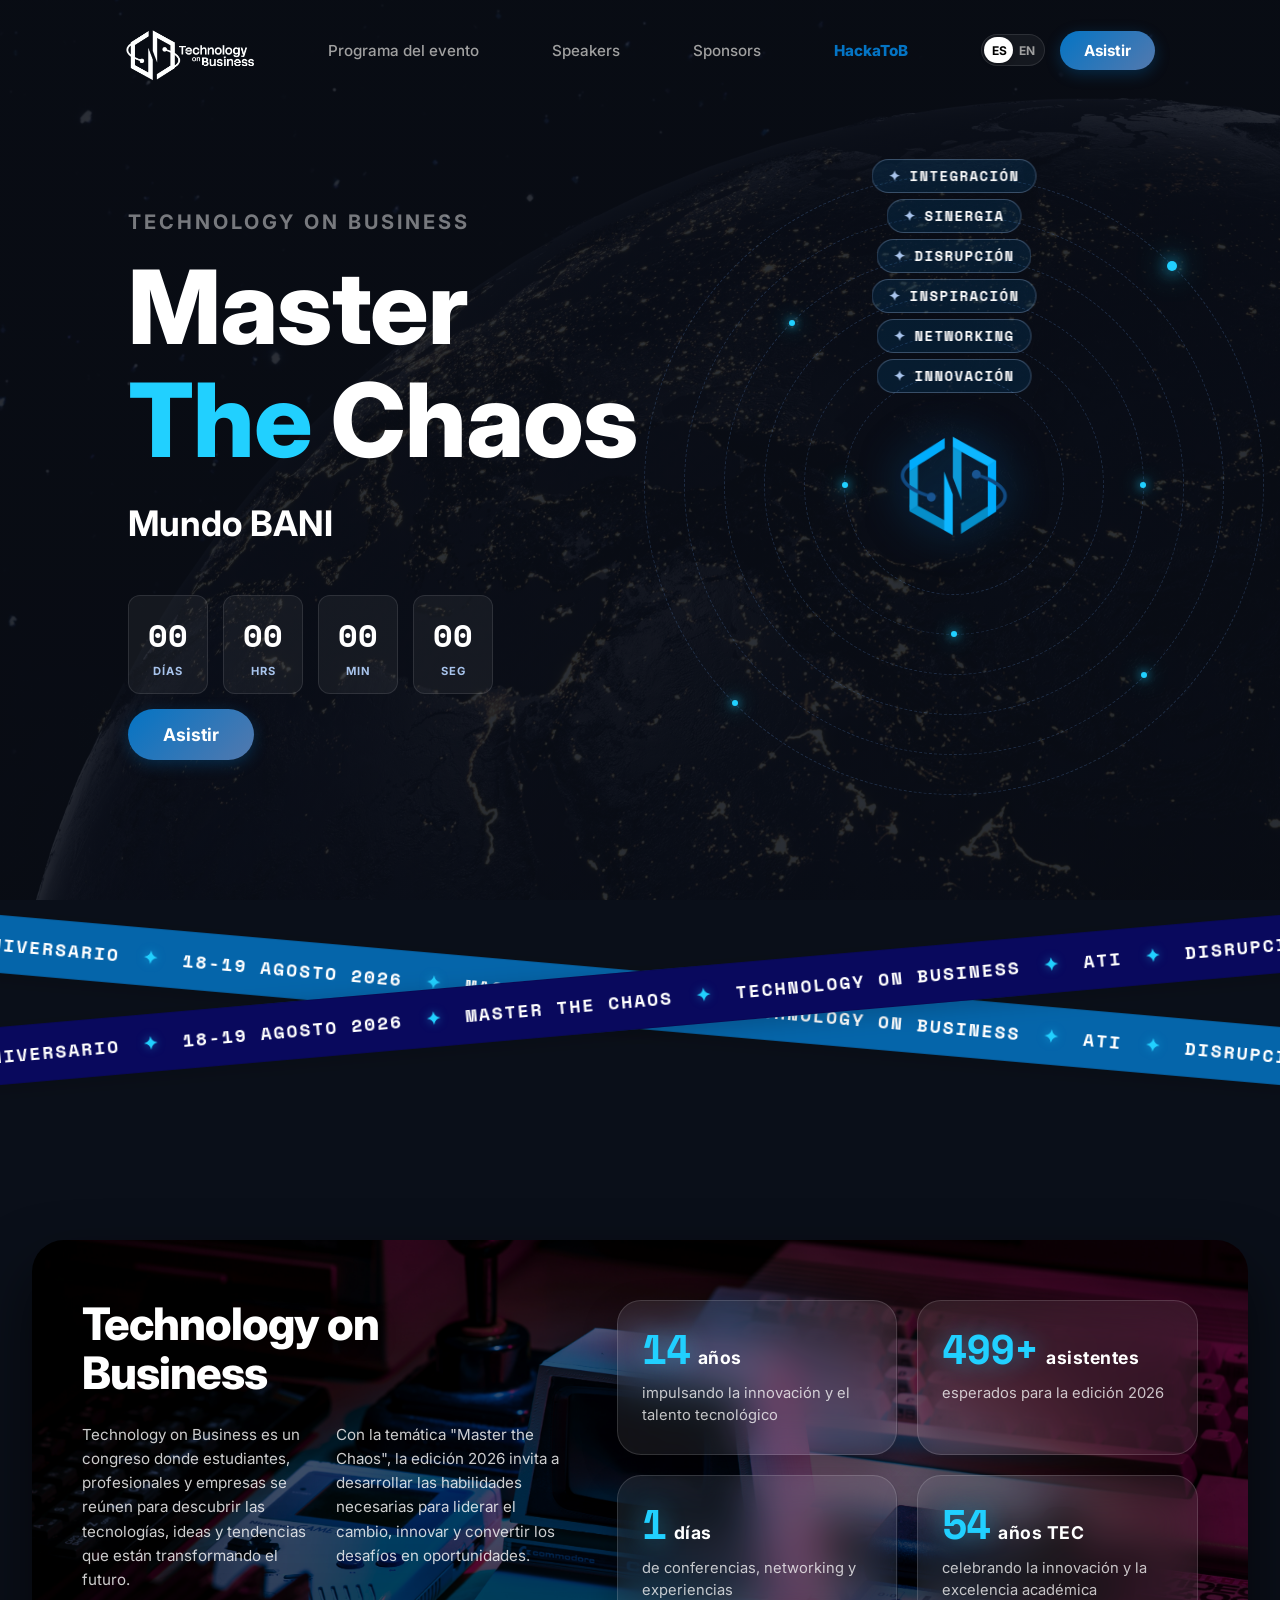
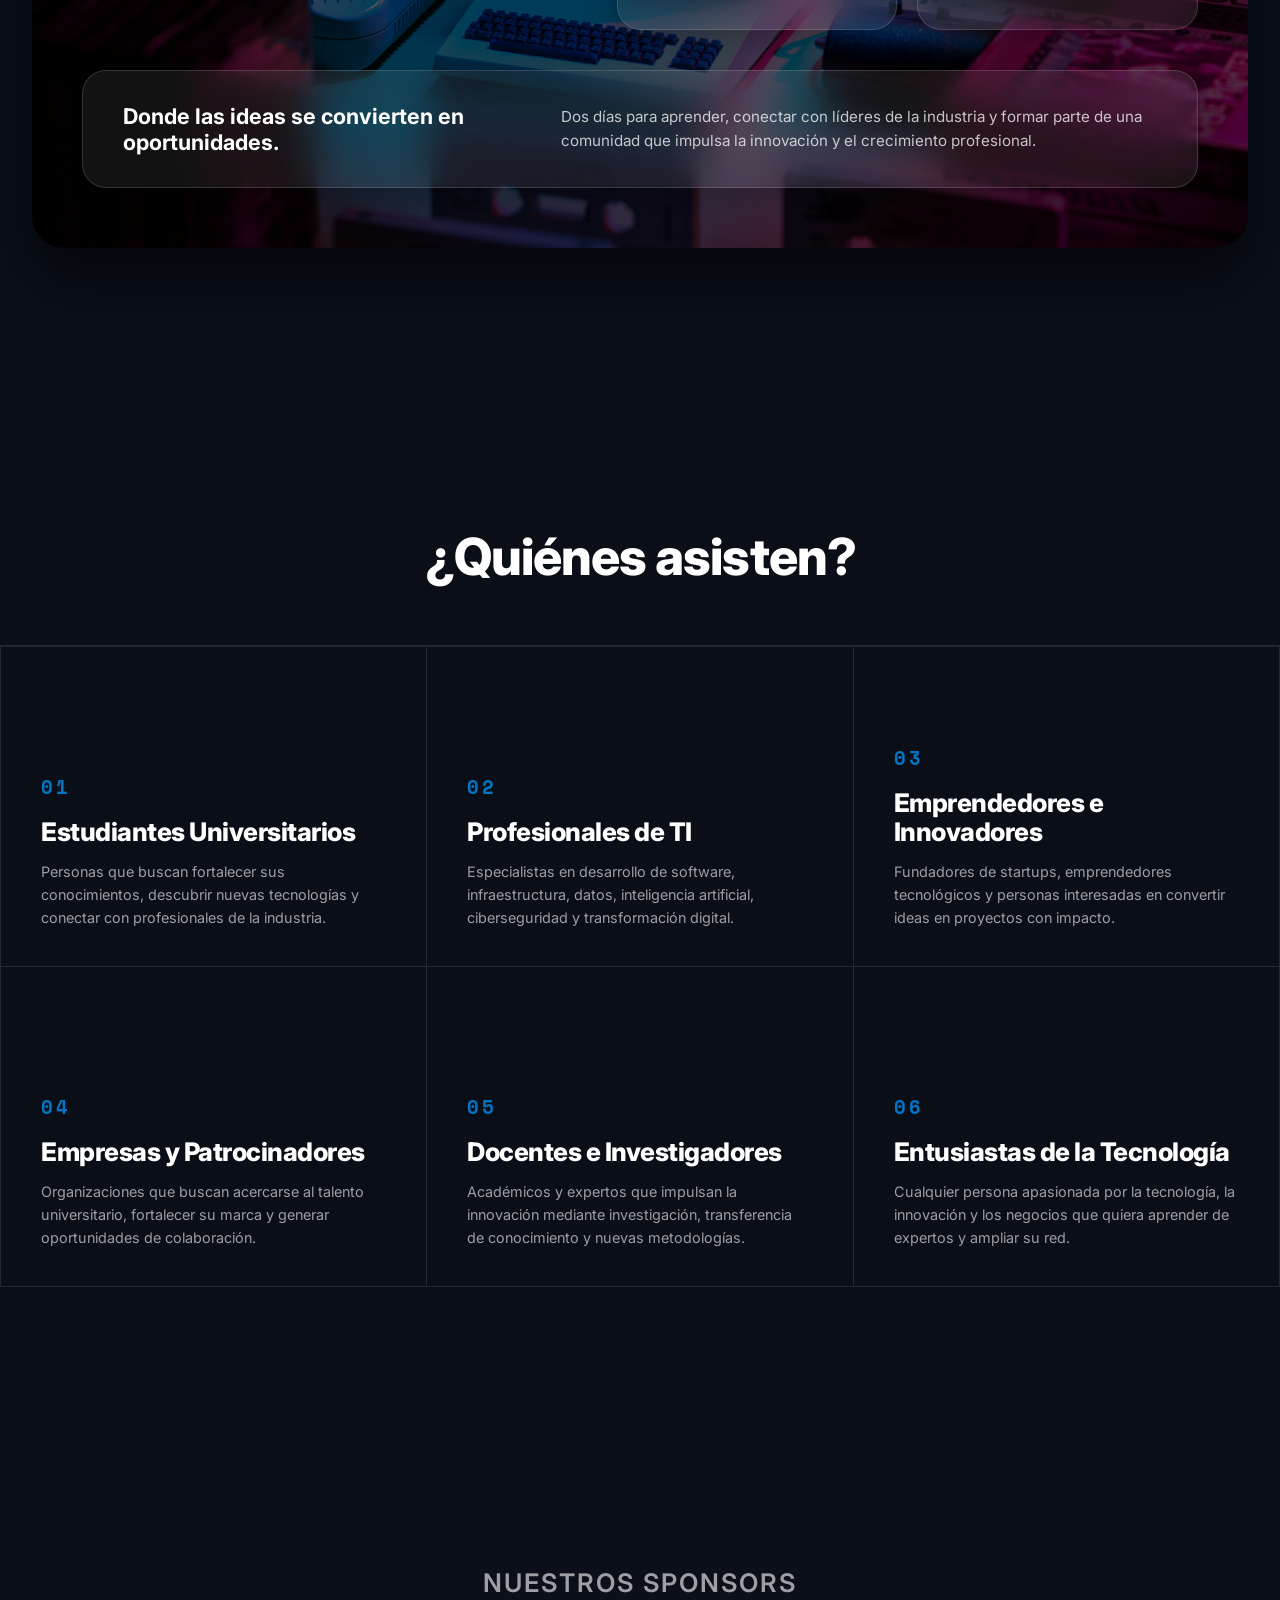
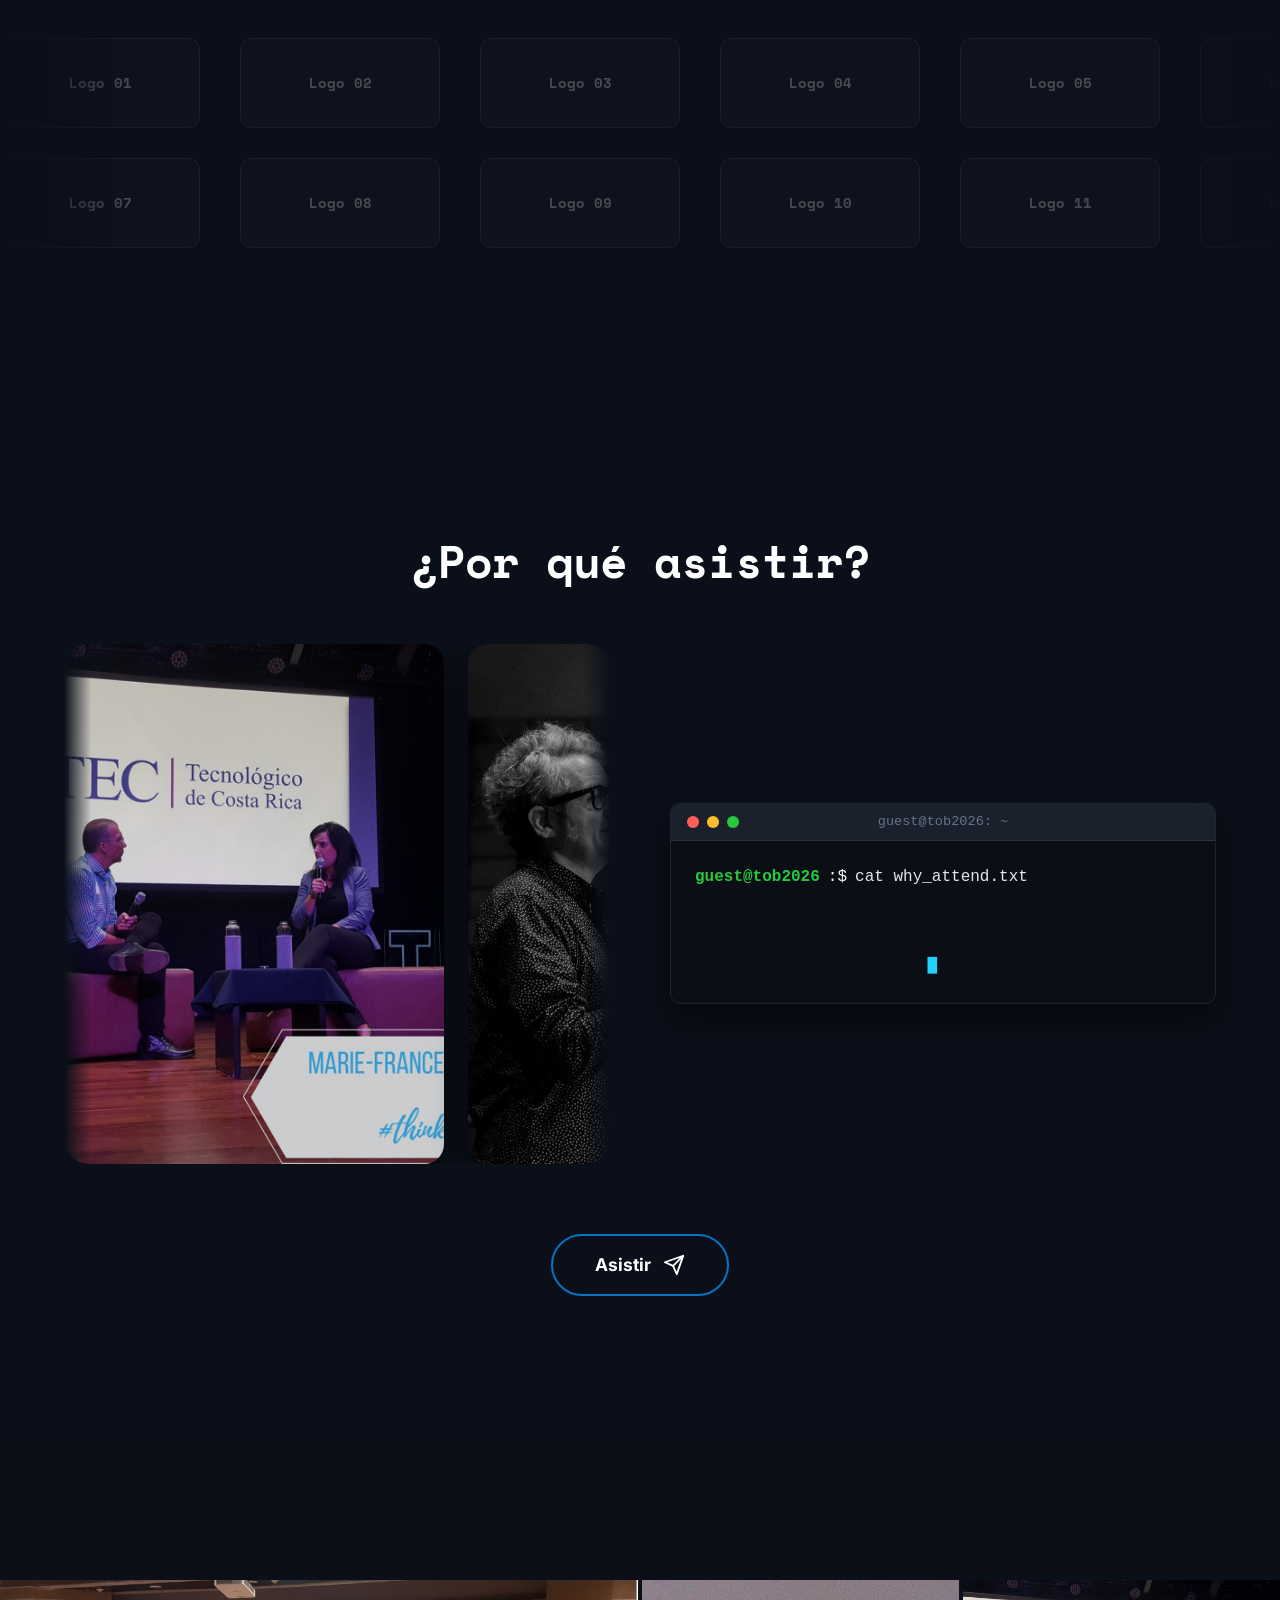
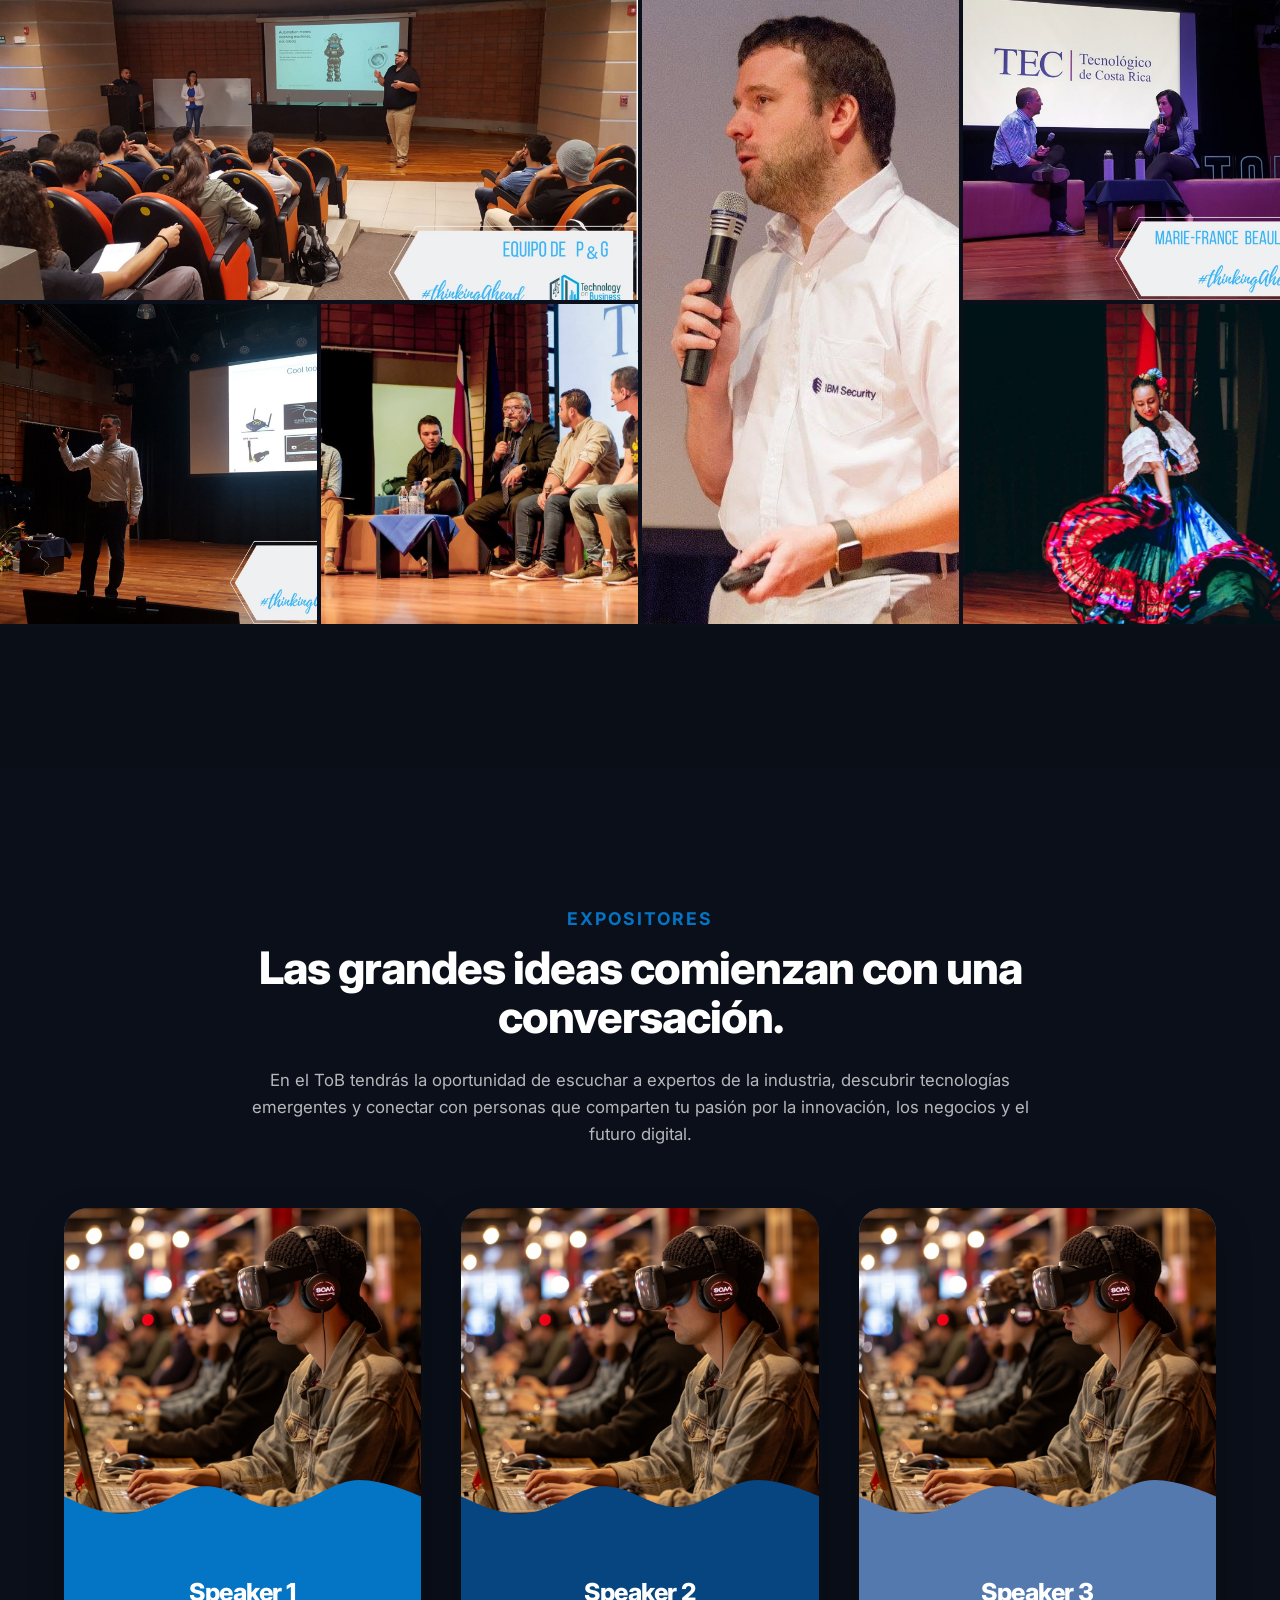
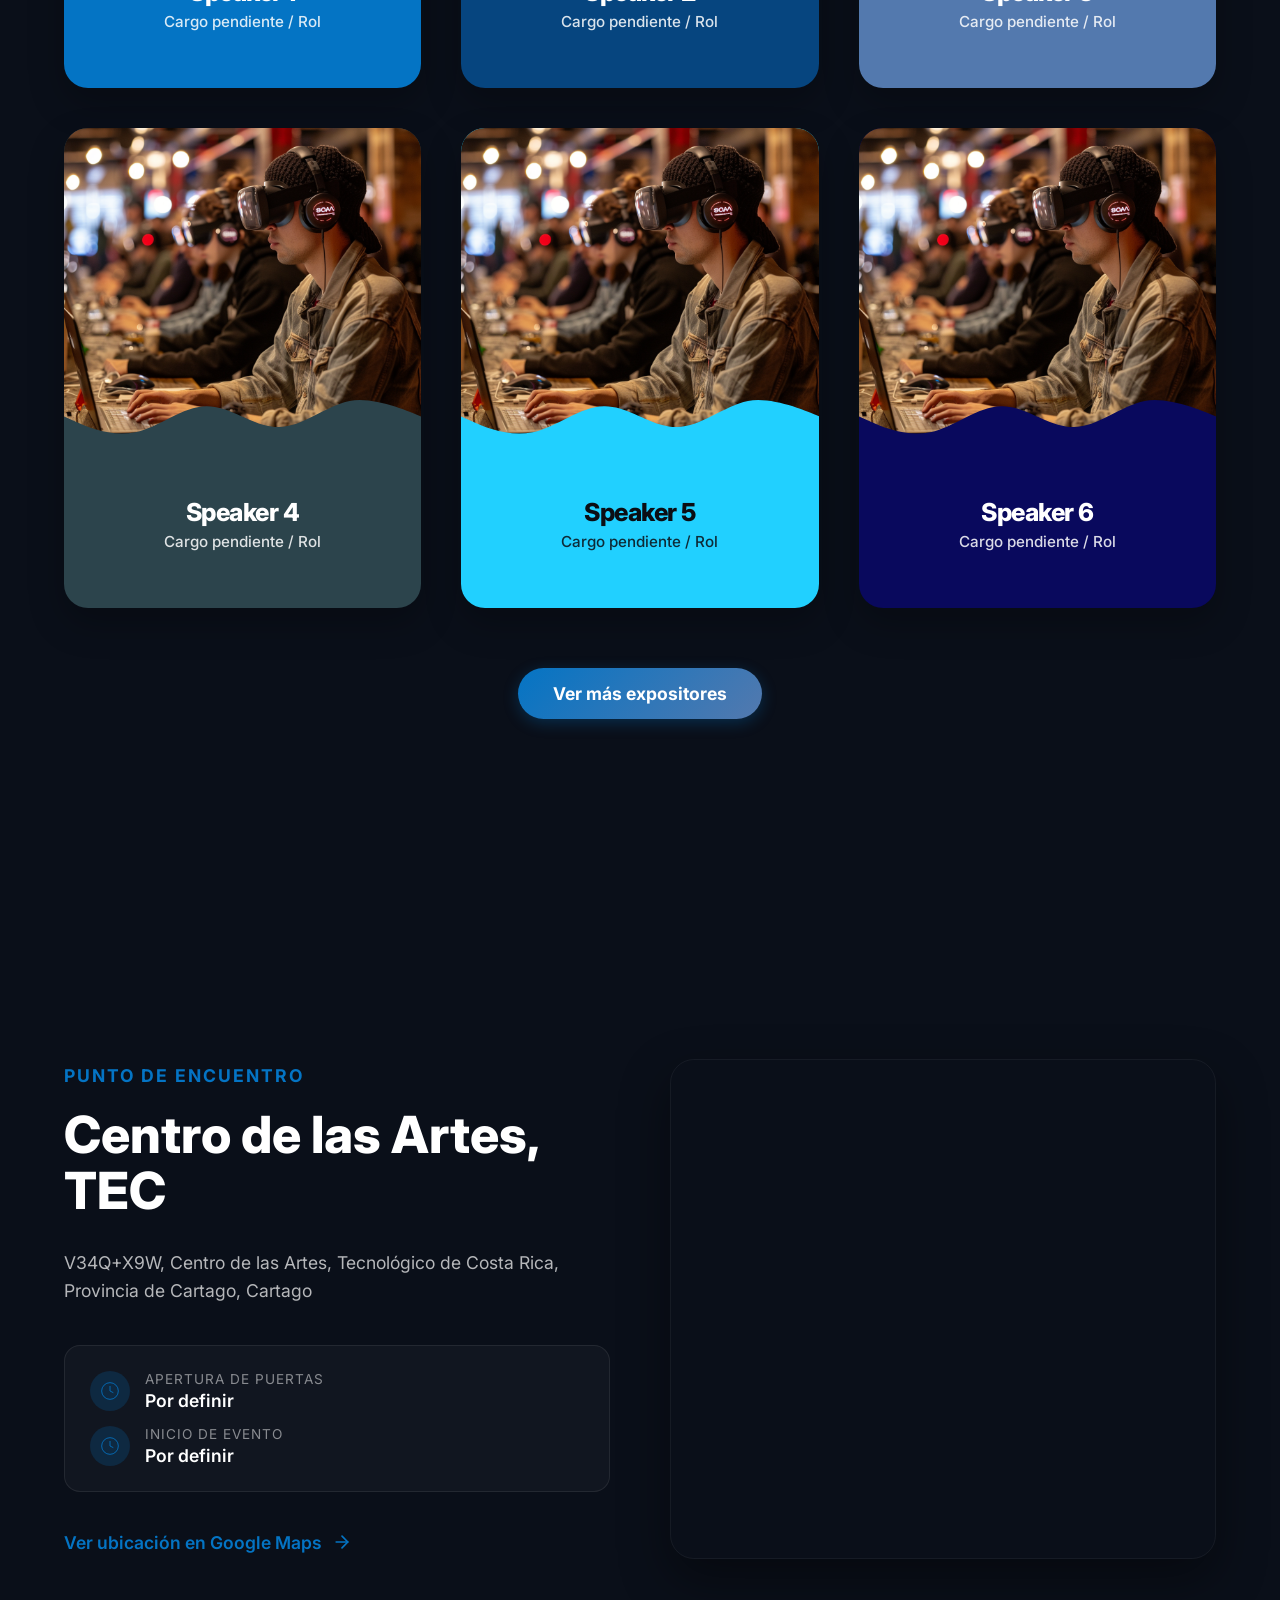
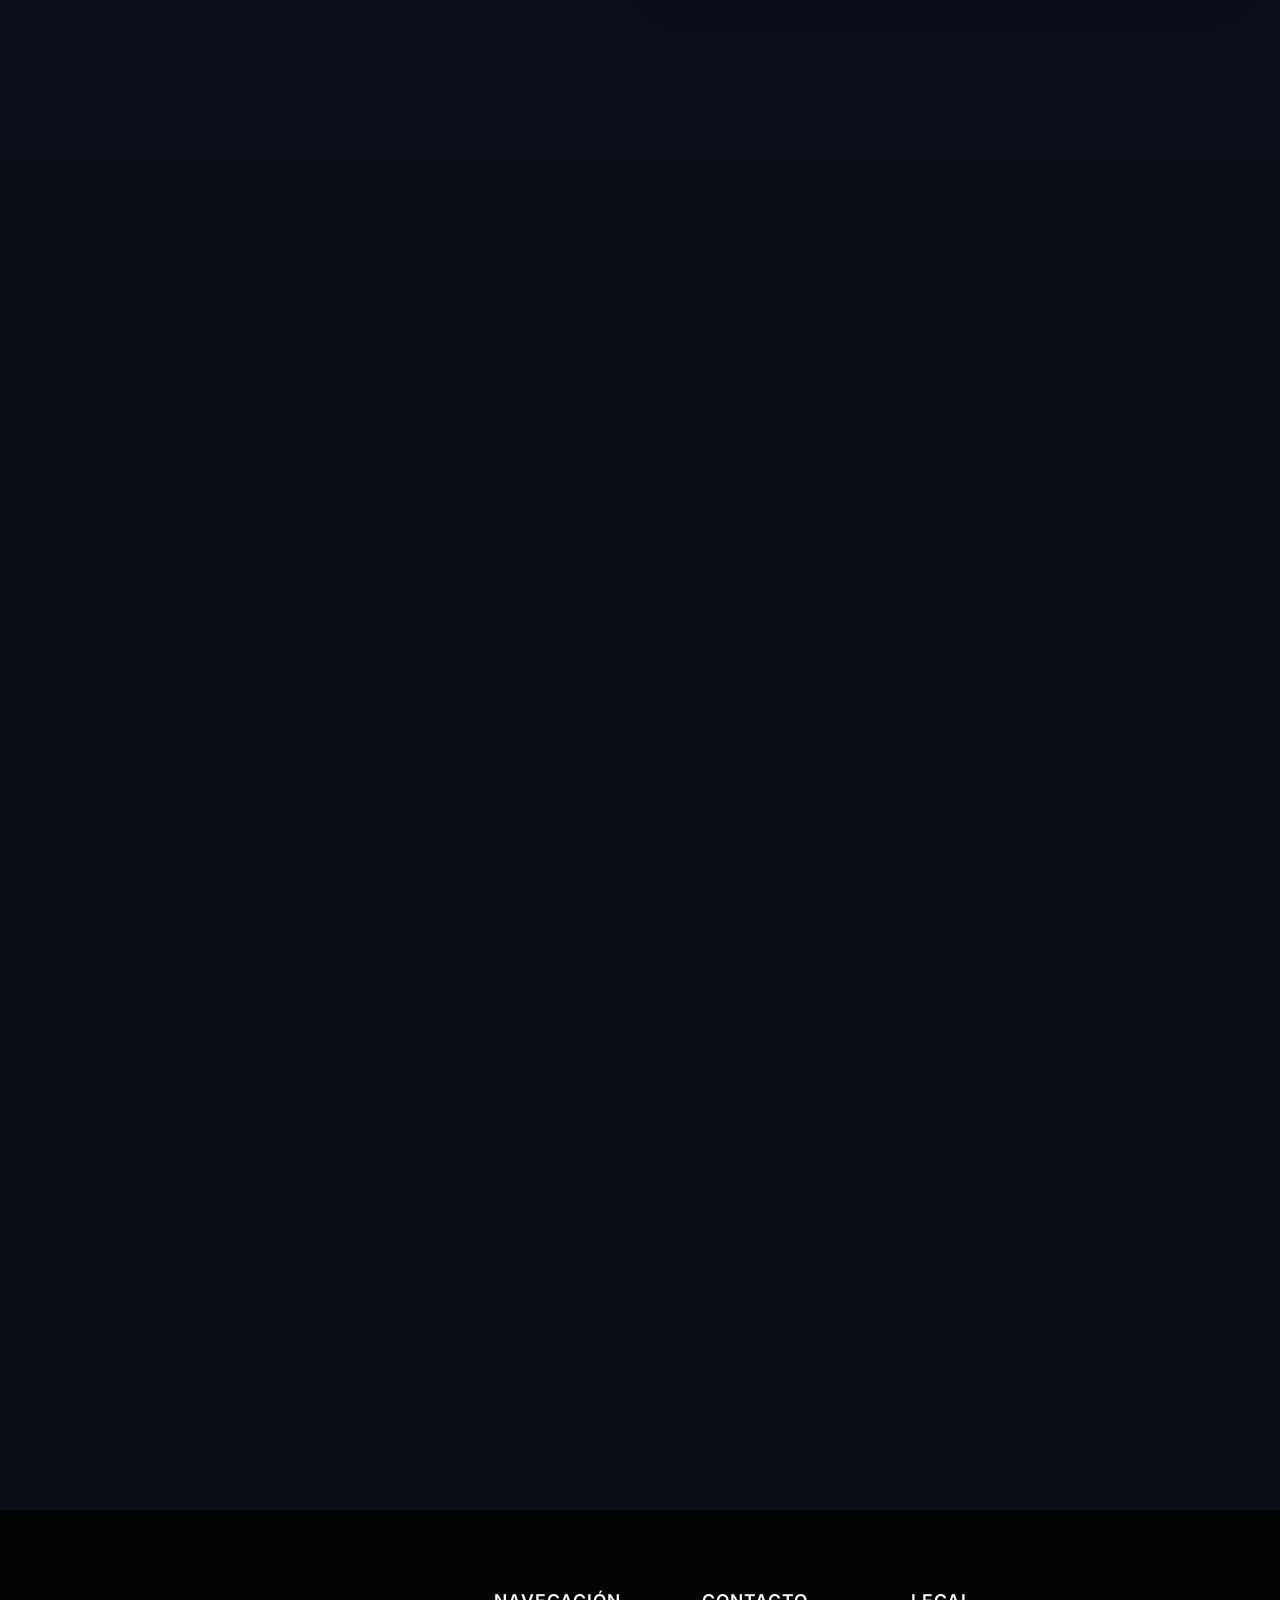
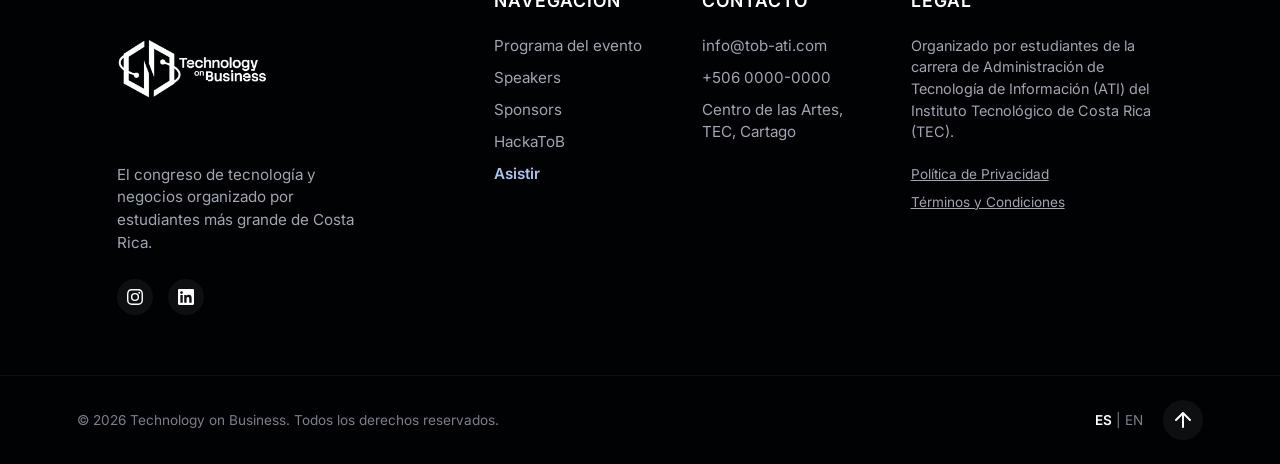
==== commit 6a852362: "feat: footer de página, sistema de traducciones (lang.js) y refactor en sección ubicación" ====
--- a/main/index.html
+++ b/main/index.html
@@ -6,7 +6,7 @@
     <meta name="viewport" content="width=device-width, initial-scale=1.0">
     <title>ToB - Technology On Business</title>
     <link rel="icon" type="image/png" href="../imagenes/Miniatura/Miniatura.png">
-    <link rel="stylesheet" href="style.css">
+    <link rel="stylesheet" href="style.css?v=2">
 </head>
 
 <body>
@@ -26,40 +26,39 @@
         </div>
 
         <!-- Centro -->
-        <div class="navbar-center">
             <div class="nav-item">
-                <a href="../programa/index.html" class="nav-link">Programa del evento</a>
+                <a href="../programa/index.html" class="nav-link" data-i18n="nav_programa">Programa del evento</a>
                 <div class="dropdown-duna">
                     <div class="dropdown-content">
-                        <h4>Agenda completa</h4>
-                        <p>Descubre todas las charlas y talleres del ToB.</p>
+                        <h4 data-i18n="nav_prog_title">Agenda completa</h4>
+                        <p data-i18n="nav_prog_desc">Descubre todas las charlas y talleres del ToB.</p>
                     </div>
                 </div>
             </div>
             <div class="nav-item">
-                <a href="#speakers" class="nav-link">Speakers</a>
+                <a href="../speakers/index.html" class="nav-link" data-i18n="nav_speakers">Speakers</a>
                 <div class="dropdown-duna">
                     <div class="dropdown-content">
-                        <h4>Nuestros Ponentes</h4>
-                        <p>Conoce a los expertos que liderarán el evento.</p>
+                        <h4 data-i18n="nav_speak_title">Nuestros Ponentes</h4>
+                        <p data-i18n="nav_speak_desc">Conoce a los expertos que liderarán el evento.</p>
                     </div>
                 </div>
             </div>
             <div class="nav-item">
-                <a href="#sponsors" class="nav-link">Sponsors</a>
+                <a href="#sponsors" class="nav-link" data-i18n="nav_sponsors">Sponsors</a>
                 <div class="dropdown-duna">
                     <div class="dropdown-content">
-                        <h4>Nuestros Aliados</h4>
-                        <p>Empresas que hacen posible este evento.</p>
+                        <h4 data-i18n="nav_spon_title">Nuestros Aliados</h4>
+                        <p data-i18n="nav_spon_desc">Empresas que hacen posible este evento.</p>
                     </div>
                 </div>
             </div>
             <div class="nav-item">
-                <a href="#hackatob" class="nav-link highlight-link">HackaToB</a>
+                <a href="#hackatob" class="nav-link highlight-link" data-i18n="nav_hackatob">HackaToB</a>
                 <div class="dropdown-duna">
                     <div class="dropdown-content">
-                        <h4>Hackathon ToB</h4>
-                        <p>Participa en el reto de programación.</p>
+                        <h4 data-i18n="nav_hack_title">Hackathon ToB</h4>
+                        <p data-i18n="nav_hack_desc">Participa en el reto de programación.</p>
                     </div>
                 </div>
             </div>
@@ -72,7 +71,7 @@
                 <span class="lang-text">EN</span>
                 <div class="lang-slider"></div>
             </div>
-            <a href="#" class="btn btn-primary">Asistir</a>
+            <a href="#" class="btn btn-primary" data-i18n="nav_asistir">Asistir</a>
 
             <!-- Hamburger Menu Toggle (Mobile) -->
             <button class="menu-toggle" id="menuToggle" aria-label="Menú">
@@ -83,17 +82,17 @@
 
     <!-- Menú Móvil -->
     <div class="mobile-nav" id="mobileNav">
-        <a href="../programa/index.html" class="mobile-link">Programa del evento</a>
-        <a href="#speakers" class="mobile-link">Speakers</a>
-        <a href="#sponsors" class="mobile-link">Sponsors</a>
-        <a href="#hackatob" class="mobile-link highlight-link">HackaToB</a>
+        <a href="../programa/index.html" class="mobile-link" data-i18n="nav_programa">Programa del evento</a>
+        <a href="../speakers/index.html" class="mobile-link" data-i18n="nav_speakers">Speakers</a>
+        <a href="#sponsors" class="mobile-link" data-i18n="nav_sponsors">Sponsors</a>
+        <a href="#hackatob" class="mobile-link highlight-link" data-i18n="nav_hackatob">HackaToB</a>
         <div class="mobile-actions">
             <div class="lang-selector" id="langToggleMobile" data-lang="ES">
                 <span class="lang-text active">ES</span>
                 <span class="lang-text">EN</span>
                 <div class="lang-slider"></div>
             </div>
-            <a href="#" class="btn btn-primary">Asistir</a>
+            <a href="#" class="btn btn-primary" data-i18n="nav_asistir">Asistir</a>
         </div>
     </div>
 
@@ -102,9 +101,9 @@
 
         <div class="hero-content">
             <!-- Eyebrow (ocultar con display:none en CSS si no convence visualmente) -->
-            <p class="hero-eyebrow">Technology on Business</p>
-
-            <h1 class="hero-title">Master <br><span class="text-cyan">The </span>Chaos</h1>
+            <p class="hero-eyebrow" data-i18n="hero_eyebrow">Technology on Business</p>
+
+            <h1 class="hero-title" data-i18n="hero_title">Master <br><span class="text-cyan">The </span>Chaos</h1>
 
             <!-- Línea rotativa de frases -->
             <div class="hero-rotator" aria-live="polite">
@@ -114,24 +113,24 @@
             <div class="hero-countdown" id="countdown">
                 <div class="time-box">
                     <span class="time-value" id="days">00</span>
-                    <span class="time-label">DÍAS</span>
+                    <span class="time-label" data-i18n="hero_time_days">DÍAS</span>
                 </div>
                 <div class="time-box">
                     <span class="time-value" id="hours">00</span>
-                    <span class="time-label">HRS</span>
+                    <span class="time-label" data-i18n="hero_time_hrs">HRS</span>
                 </div>
                 <div class="time-box">
                     <span class="time-value" id="minutes">00</span>
-                    <span class="time-label">MIN</span>
+                    <span class="time-label" data-i18n="hero_time_min">MIN</span>
                 </div>
                 <div class="time-box">
                     <span class="time-value" id="seconds">00</span>
-                    <span class="time-label">SEG</span>
+                    <span class="time-label" data-i18n="hero_time_seg">SEG</span>
                 </div>
             </div>
 
             <div class="hero-actions">
-                <a href="#" class="btn btn-primary btn-large">Asistir</a>
+                <a href="#" class="btn btn-primary btn-large" data-i18n="nav_asistir">Asistir</a>
             </div>
         </div>
 
@@ -146,32 +145,32 @@
                 <!-- Órbitas y Planetas (6 palabras) -->
                 <!-- Órbita 1 (Más cercana, más rápida pero no tanto) -->
                 <div class="orbit orbit-1">
-                    <div class="planet"><span class="planet-word">Innovación</span></div>
+                    <div class="planet"><span class="planet-word" data-i18n="planet_1">Innovación</span></div>
                     <div class="moon" style="top: 50%; left: 0;"></div>
                 </div>
                 <!-- Órbita 2 -->
                 <div class="orbit orbit-2">
-                    <div class="planet"><span class="planet-word">Networking</span></div>
+                    <div class="planet"><span class="planet-word" data-i18n="planet_2">Networking</span></div>
                     <div class="moon" style="top: 100%; left: 50%;"></div>
                 </div>
                 <!-- Órbita 3 -->
                 <div class="orbit orbit-3">
-                    <div class="planet"><span class="planet-word">Inspiración</span></div>
+                    <div class="planet"><span class="planet-word" data-i18n="planet_3">Inspiración</span></div>
                     <div class="moon" style="top: 50%; left: 100%;"></div>
                 </div>
                 <!-- Órbita 4 -->
                 <div class="orbit orbit-4">
-                    <div class="planet"><span class="planet-word">Disrupción</span></div>
+                    <div class="planet"><span class="planet-word" data-i18n="planet_4">Disrupción</span></div>
                     <div class="moon" style="top: 14.64%; left: 14.64%;"></div>
                 </div>
                 <!-- Órbita 5 -->
                 <div class="orbit orbit-5">
-                    <div class="planet"><span class="planet-word">Sinergia</span></div>
+                    <div class="planet"><span class="planet-word" data-i18n="planet_5">Sinergia</span></div>
                     <div class="moon" style="top: 85.35%; left: 85.35%;"></div>
                 </div>
                 <!-- Órbita 6 (Más lejana, más lenta) -->
                 <div class="orbit orbit-6">
-                    <div class="planet"><span class="planet-word">Integración</span></div>
+                    <div class="planet"><span class="planet-word" data-i18n="planet_6">Integración</span></div>
                     <div class="moon" style="top: 85.35%; left: 14.64%;"></div>
                     <!-- Agregamos una segunda luna a la órbita más grande para que se vea como la imagen -->
                     <div class="moon moon-large" style="top: 14.64%; left: 85.35%;"></div>
@@ -185,19 +184,19 @@
         <!-- Franja 1 (Moviéndose a la izquierda, inclinada) -->
         <div class="marquee-stripe marquee-1">
             <div class="marquee-track track-left">
-                <span class="marquee-text">15 ANIVERSARIO <span class="text-cyan">✦</span> 18-19 AGOSTO 2026 <span
-                        class="text-cyan">✦</span> MASTER THE CHAOS <span class="text-cyan">✦</span> TECHNOLOGY ON
-                    BUSINESS <span class="text-cyan">✦</span> ATI <span class="text-cyan">✦</span> DISRUPCIÓN <span
-                        class="text-cyan">✦</span> NETWORKING <span class="text-cyan">✦</span> </span>
-                <span class="marquee-text">15 ANIVERSARIO <span class="text-cyan">✦</span> 18-19 AGOSTO 2026 <span
-                        class="text-cyan">✦</span> MASTER THE CHAOS <span class="text-cyan">✦</span> TECHNOLOGY ON
-                    BUSINESS <span class="text-cyan">✦</span> ATI <span class="text-cyan">✦</span> DISRUPCIÓN <span
-                        class="text-cyan">✦</span> NETWORKING <span class="text-cyan">✦</span> </span>
-                <span class="marquee-text">15 ANIVERSARIO <span class="text-cyan">✦</span> 18-19 AGOSTO 2026 <span
-                        class="text-cyan">✦</span> MASTER THE CHAOS <span class="text-cyan">✦</span> TECHNOLOGY ON
-                    BUSINESS <span class="text-cyan">✦</span> ATI <span class="text-cyan">✦</span> DISRUPCIÓN <span
-                        class="text-cyan">✦</span> NETWORKING <span class="text-cyan">✦</span> </span>
-                <span class="marquee-text">15 ANIVERSARIO <span class="text-cyan">✦</span> 18-19 AGOSTO 2026 <span
+                <span class="marquee-text" data-i18n="marquee_text">15 ANIVERSARIO <span class="text-cyan">✦</span> 18-19 AGOSTO 2026 <span
+                        class="text-cyan">✦</span> MASTER THE CHAOS <span class="text-cyan">✦</span> TECHNOLOGY ON
+                    BUSINESS <span class="text-cyan">✦</span> ATI <span class="text-cyan">✦</span> DISRUPCIÓN <span
+                        class="text-cyan">✦</span> NETWORKING <span class="text-cyan">✦</span> </span>
+                <span class="marquee-text" data-i18n="marquee_text">15 ANIVERSARIO <span class="text-cyan">✦</span> 18-19 AGOSTO 2026 <span
+                        class="text-cyan">✦</span> MASTER THE CHAOS <span class="text-cyan">✦</span> TECHNOLOGY ON
+                    BUSINESS <span class="text-cyan">✦</span> ATI <span class="text-cyan">✦</span> DISRUPCIÓN <span
+                        class="text-cyan">✦</span> NETWORKING <span class="text-cyan">✦</span> </span>
+                <span class="marquee-text" data-i18n="marquee_text">15 ANIVERSARIO <span class="text-cyan">✦</span> 18-19 AGOSTO 2026 <span
+                        class="text-cyan">✦</span> MASTER THE CHAOS <span class="text-cyan">✦</span> TECHNOLOGY ON
+                    BUSINESS <span class="text-cyan">✦</span> ATI <span class="text-cyan">✦</span> DISRUPCIÓN <span
+                        class="text-cyan">✦</span> NETWORKING <span class="text-cyan">✦</span> </span>
+                <span class="marquee-text" data-i18n="marquee_text">15 ANIVERSARIO <span class="text-cyan">✦</span> 18-19 AGOSTO 2026 <span
                         class="text-cyan">✦</span> MASTER THE CHAOS <span class="text-cyan">✦</span> TECHNOLOGY ON
                     BUSINESS <span class="text-cyan">✦</span> ATI <span class="text-cyan">✦</span> DISRUPCIÓN <span
                         class="text-cyan">✦</span> NETWORKING <span class="text-cyan">✦</span> </span>
@@ -207,19 +206,19 @@
         <!-- Franja 2 (Moviéndose a la derecha, inclinada cruzada) -->
         <div class="marquee-stripe marquee-2">
             <div class="marquee-track track-right">
-                <span class="marquee-text">15 ANIVERSARIO <span class="text-cyan">✦</span> 18-19 AGOSTO 2026 <span
-                        class="text-cyan">✦</span> MASTER THE CHAOS <span class="text-cyan">✦</span> TECHNOLOGY ON
-                    BUSINESS <span class="text-cyan">✦</span> ATI <span class="text-cyan">✦</span> DISRUPCIÓN <span
-                        class="text-cyan">✦</span> NETWORKING <span class="text-cyan">✦</span> </span>
-                <span class="marquee-text">15 ANIVERSARIO <span class="text-cyan">✦</span> 18-19 AGOSTO 2026 <span
-                        class="text-cyan">✦</span> MASTER THE CHAOS <span class="text-cyan">✦</span> TECHNOLOGY ON
-                    BUSINESS <span class="text-cyan">✦</span> ATI <span class="text-cyan">✦</span> DISRUPCIÓN <span
-                        class="text-cyan">✦</span> NETWORKING <span class="text-cyan">✦</span> </span>
-                <span class="marquee-text">15 ANIVERSARIO <span class="text-cyan">✦</span> 18-19 AGOSTO 2026 <span
-                        class="text-cyan">✦</span> MASTER THE CHAOS <span class="text-cyan">✦</span> TECHNOLOGY ON
-                    BUSINESS <span class="text-cyan">✦</span> ATI <span class="text-cyan">✦</span> DISRUPCIÓN <span
-                        class="text-cyan">✦</span> NETWORKING <span class="text-cyan">✦</span> </span>
-                <span class="marquee-text">15 ANIVERSARIO <span class="text-cyan">✦</span> 18-19 AGOSTO 2026 <span
+                <span class="marquee-text" data-i18n="marquee_text">15 ANIVERSARIO <span class="text-cyan">✦</span> 18-19 AGOSTO 2026 <span
+                        class="text-cyan">✦</span> MASTER THE CHAOS <span class="text-cyan">✦</span> TECHNOLOGY ON
+                    BUSINESS <span class="text-cyan">✦</span> ATI <span class="text-cyan">✦</span> DISRUPCIÓN <span
+                        class="text-cyan">✦</span> NETWORKING <span class="text-cyan">✦</span> </span>
+                <span class="marquee-text" data-i18n="marquee_text">15 ANIVERSARIO <span class="text-cyan">✦</span> 18-19 AGOSTO 2026 <span
+                        class="text-cyan">✦</span> MASTER THE CHAOS <span class="text-cyan">✦</span> TECHNOLOGY ON
+                    BUSINESS <span class="text-cyan">✦</span> ATI <span class="text-cyan">✦</span> DISRUPCIÓN <span
+                        class="text-cyan">✦</span> NETWORKING <span class="text-cyan">✦</span> </span>
+                <span class="marquee-text" data-i18n="marquee_text">15 ANIVERSARIO <span class="text-cyan">✦</span> 18-19 AGOSTO 2026 <span
+                        class="text-cyan">✦</span> MASTER THE CHAOS <span class="text-cyan">✦</span> TECHNOLOGY ON
+                    BUSINESS <span class="text-cyan">✦</span> ATI <span class="text-cyan">✦</span> DISRUPCIÓN <span
+                        class="text-cyan">✦</span> NETWORKING <span class="text-cyan">✦</span> </span>
+                <span class="marquee-text" data-i18n="marquee_text">15 ANIVERSARIO <span class="text-cyan">✦</span> 18-19 AGOSTO 2026 <span
                         class="text-cyan">✦</span> MASTER THE CHAOS <span class="text-cyan">✦</span> TECHNOLOGY ON
                     BUSINESS <span class="text-cyan">✦</span> ATI <span class="text-cyan">✦</span> DISRUPCIÓN <span
                         class="text-cyan">✦</span> NETWORKING <span class="text-cyan">✦</span> </span>
@@ -234,11 +233,11 @@
             <div class="about-top">
                 <!-- Título (Línea naranja) y Descripción en columnas (Líneas rojas) -->
                 <div class="about-info">
-                    <h2 class="about-title">Technology on Business</h2>
+                    <h2 class="about-title" data-i18n="about_title">Technology on Business</h2>
                     <div class="about-description">
-                        <p>Technology on Business es un congreso donde estudiantes, profesionales y empresas se reúnen
+                        <p data-i18n="about_p1">Technology on Business es un congreso donde estudiantes, profesionales y empresas se reúnen
                             para descubrir las tecnologías, ideas y tendencias que están transformando el futuro.</p>
-                        <p>Con la temática "Master the Chaos", la edición 2026 invita a desarrollar las habilidades
+                        <p data-i18n="about_p2">Con la temática "Master the Chaos", la edición 2026 invita a desarrollar las habilidades
                             necesarias para liderar el cambio, innovar y convertir los desafíos en oportunidades.</p>
                     </div>
                 </div>
@@ -248,30 +247,30 @@
                     <div class="glass-card">
                         <div class="stat-header">
                             <span class="stat-number" data-target="15" data-suffix="">0</span>
-                            <span class="stat-label">años</span>
+                            <span class="stat-label" data-i18n="stat_label_1">años</span>
                         </div>
-                        <p class="glass-card-desc">impulsando la innovación y el talento tecnológico</p>
+                        <p class="glass-card-desc" data-i18n="stat_desc_1">impulsando la innovación y el talento tecnológico</p>
                     </div>
                     <div class="glass-card">
                         <div class="stat-header">
                             <span class="stat-number" data-target="500" data-suffix="+">0</span>
-                            <span class="stat-label">asistentes</span>
+                            <span class="stat-label" data-i18n="stat_label_2">asistentes</span>
                         </div>
-                        <p class="glass-card-desc">esperados para la edición 2026</p>
+                        <p class="glass-card-desc" data-i18n="stat_desc_2">esperados para la edición 2026</p>
                     </div>
                     <div class="glass-card">
                         <div class="stat-header">
                             <span class="stat-number" data-target="2" data-suffix="">0</span>
-                            <span class="stat-label">días</span>
+                            <span class="stat-label" data-i18n="stat_label_3">días</span>
                         </div>
-                        <p class="glass-card-desc">de conferencias, networking y experiencias</p>
+                        <p class="glass-card-desc" data-i18n="stat_desc_3">de conferencias, networking y experiencias</p>
                     </div>
                     <div class="glass-card">
                         <div class="stat-header">
                             <span class="stat-number" data-target="55" data-suffix="">0</span>
-                            <span class="stat-label">años TEC</span>
+                            <span class="stat-label" data-i18n="stat_label_4">años TEC</span>
                         </div>
-                        <p class="glass-card-desc">celebrando la innovación y la excelencia académica</p>
+                        <p class="glass-card-desc" data-i18n="stat_desc_4">celebrando la innovación y la excelencia académica</p>
                     </div>
                 </div>
             </div>
@@ -279,8 +278,8 @@
             <!-- Cuadro Azul Alargado (Glassmorphism Horizontal) -->
             <div class="about-bottom-card glass-card">
                 <div class="bottom-card-content">
-                    <h3 class="bottom-card-title">Donde las ideas se convierten en oportunidades.</h3>
-                    <p class="bottom-card-desc">Dos días para aprender, conectar con líderes de la industria y formar
+                    <h3 class="bottom-card-title" data-i18n="bottom_card_title">Donde las ideas se convierten en oportunidades.</h3>
+                    <p class="bottom-card-desc" data-i18n="bottom_card_desc">Dos días para aprender, conectar con líderes de la industria y formar
                         parte de una comunidad que impulsa la innovación y el crecimiento profesional.</p>
                 </div>
             </div>
@@ -295,7 +294,7 @@
 
         <!-- Encabezado de la sección -->
         <div class="wa-header">
-            <h2 class="wa-title">¿Quiénes asisten?</h2>
+            <h2 class="wa-title" data-i18n="wa_title">¿Quiénes asisten?</h2>
         </div>
 
         <!-- Grid full-bleed 3x2 -->
@@ -306,8 +305,8 @@
             <article class="wa-card" style="--wa-bg: url('../imagenes/WA/estudiantes.jpg')">
                 <div class="wa-card-inner">
                     <span class="wa-card-num">01</span>
-                    <h3 class="wa-card-title">Estudiantes Universitarios</h3>
-                    <p class="wa-card-desc">Personas que buscan fortalecer sus conocimientos, descubrir nuevas
+                    <h3 class="wa-card-title" data-i18n="wa_card1_title">Estudiantes Universitarios</h3>
+                    <p class="wa-card-desc" data-i18n="wa_card1_desc">Personas que buscan fortalecer sus conocimientos, descubrir nuevas
                         tecnologías y conectar con profesionales de la industria.</p>
                 </div>
             </article>
@@ -317,8 +316,8 @@
             <article class="wa-card" style="--wa-bg: url('../imagenes/WA/profesionales.jpg')">
                 <div class="wa-card-inner">
                     <span class="wa-card-num">02</span>
-                    <h3 class="wa-card-title">Profesionales de TI</h3>
-                    <p class="wa-card-desc">Especialistas en desarrollo de software, infraestructura, datos,
+                    <h3 class="wa-card-title" data-i18n="wa_card2_title">Profesionales de TI</h3>
+                    <p class="wa-card-desc" data-i18n="wa_card2_desc">Especialistas en desarrollo de software, infraestructura, datos,
                         inteligencia artificial, ciberseguridad y transformación digital.</p>
                 </div>
             </article>
@@ -328,8 +327,8 @@
             <article class="wa-card" style="--wa-bg: url('../imagenes/WA/emprendedores.jpg')">
                 <div class="wa-card-inner">
                     <span class="wa-card-num">03</span>
-                    <h3 class="wa-card-title">Emprendedores e Innovadores</h3>
-                    <p class="wa-card-desc">Fundadores de startups, emprendedores tecnológicos y personas interesadas en
+                    <h3 class="wa-card-title" data-i18n="wa_card3_title">Emprendedores e Innovadores</h3>
+                    <p class="wa-card-desc" data-i18n="wa_card3_desc">Fundadores de startups, emprendedores tecnológicos y personas interesadas en
                         convertir ideas en proyectos con impacto.</p>
                 </div>
             </article>
@@ -339,8 +338,8 @@
             <article class="wa-card" style="--wa-bg: url('../imagenes/WA/empresas.jpg')">
                 <div class="wa-card-inner">
                     <span class="wa-card-num">04</span>
-                    <h3 class="wa-card-title">Empresas y Patrocinadores</h3>
-                    <p class="wa-card-desc">Organizaciones que buscan acercarse al talento universitario, fortalecer su
+                    <h3 class="wa-card-title" data-i18n="wa_card4_title">Empresas y Patrocinadores</h3>
+                    <p class="wa-card-desc" data-i18n="wa_card4_desc">Organizaciones que buscan acercarse al talento universitario, fortalecer su
                         marca y generar oportunidades de colaboración.</p>
                 </div>
             </article>
@@ -350,8 +349,8 @@
             <article class="wa-card" style="--wa-bg: url('../imagenes/WA/docentes.jpg')">
                 <div class="wa-card-inner">
                     <span class="wa-card-num">05</span>
-                    <h3 class="wa-card-title">Docentes e Investigadores</h3>
-                    <p class="wa-card-desc">Académicos y expertos que impulsan la innovación mediante investigación,
+                    <h3 class="wa-card-title" data-i18n="wa_card5_title">Docentes e Investigadores</h3>
+                    <p class="wa-card-desc" data-i18n="wa_card5_desc">Académicos y expertos que impulsan la innovación mediante investigación,
                         transferencia de conocimiento y nuevas metodologías.</p>
                 </div>
             </article>
@@ -361,8 +360,8 @@
             <article class="wa-card" style="--wa-bg: url('../imagenes/WA/entusiastas.jpg')">
                 <div class="wa-card-inner">
                     <span class="wa-card-num">06</span>
-                    <h3 class="wa-card-title">Entusiastas de la Tecnología</h3>
-                    <p class="wa-card-desc">Cualquier persona apasionada por la tecnología, la innovación y los negocios
+                    <h3 class="wa-card-title" data-i18n="wa_card6_title">Entusiastas de la Tecnología</h3>
+                    <p class="wa-card-desc" data-i18n="wa_card6_desc">Cualquier persona apasionada por la tecnología, la innovación y los negocios
                         que quiera aprender de expertos y ampliar su red.</p>
                 </div>
             </article>
@@ -374,7 +373,7 @@
          SECCIÓN: Sponsors (Vitrina de Logos)
          ============================================= -->
     <section id="sponsors" class="sponsors-section">
-        <h3 class="sponsors-title">Nuestros Sponsors</h3>
+        <h3 class="sponsors-title" data-i18n="sponsors_title">Nuestros Sponsors</h3>
 
         <div class="sponsors-marquee-wrapper">
             <!-- FILA 1: Movimiento hacia la Izquierda -->
@@ -428,7 +427,7 @@
          ============================================= -->
     <section id="why-attend" class="why-attend-section">
         <!-- Título centrado a todo el ancho de la sección -->
-        <h2 class="why-attend-title">¿Por qué asistir?</h2>
+        <h2 class="why-attend-title" data-i18n="why_title">¿Por qué asistir?</h2>
 
         <div class="why-attend-container">
             <!-- Columna Izquierda: Espacio para imágenes deslizantes -->
@@ -483,7 +482,7 @@
         <!-- Botón centrado a todo el ancho de la sección -->
         <div class="why-attend-actions">
             <a href="#" class="btn-paper-plane" id="btnPaperPlane">
-                <span class="btn-text">Asistir</span>
+                <span class="btn-text" data-i18n="why_btn">Asistir</span>
                 <span class="btn-fill"></span>
                 <svg class="plane-icon" id="planeIcon" viewBox="0 0 24 24" fill="none" stroke="currentColor"
                     stroke-width="2" stroke-linecap="round" stroke-linejoin="round">
@@ -519,20 +518,167 @@
         </div>
     </section>
 
+    <!-- =============================================
+         SECCIÓN: Speakers / Expositores
+         ============================================= -->
+    <section id="speakers" class="speakers-section">
+        <div class="speakers-header">
+            <span class="speakers-label" data-i18n="speak_label">Expositores</span>
+            <h2 class="speakers-title" data-i18n="speak_title">Las grandes ideas comienzan con una conversación.</h2>
+            <p class="speakers-description" data-i18n="speak_desc">En el ToB tendrás la oportunidad de escuchar a expertos de la industria,
+                descubrir tecnologías emergentes y conectar con personas que comparten tu pasión por la innovación, los
+                negocios y el futuro digital.</p>
+        </div>
+
+        <div class="speakers-grid" id="speakersGrid">
+            <!-- Las tarjetas de los speakers se inyectarán aquí vía JS -->
+        </div>
+
+        <div class="speakers-actions">
+            <a href="../speakers/index.html" class="btn btn-primary btn-large" data-i18n="speak_btn">Ver más expositores</a>
+        </div>
+    </section>
+
+    <!-- =============================================
+         SECCIÓN: Ubicación / Zoom Espacial + Mapa
+         ============================================= -->
+    <section id="ubicacion" class="location-wrapper">
+        <div class="location-sticky">
+            
+            <!-- Capa 1: Tierra desde el espacio -->
+            <img src="../imagenes/Ubicacion/tierra_nobg.png" alt="Tierra" class="location-layer layer-earth" id="layerEarth">
+            
+            <!-- Capa 2: Contenido Final (Info + Mapbox) -->
+            <div class="location-layer layer-content" id="layerContent">
+                <div class="location-info-container">
+                    
+                    <div class="location-text">
+                        <span class="location-label" data-i18n="loc_label">Punto de Encuentro</span>
+                        <h2 class="location-title" data-i18n="loc_title">Centro de las Artes, TEC</h2>
+                        <p class="location-address" data-i18n="loc_address">
+                            V34Q+X9W, Centro de las Artes, Tecnológico de Costa Rica,<br>
+                            Provincia de Cartago, Cartago
+                        </p>
+                        
+                        <div class="location-schedule">
+                            <!-- Placeholder de horarios -->
+                            <div class="schedule-item">
+                                <div class="schedule-icon">
+                                    <svg viewBox="0 0 24 24" fill="none" stroke="currentColor"><circle cx="12" cy="12" r="10"></circle><polyline points="12 6 12 12 16 14"></polyline></svg>
+                                </div>
+                                <div>
+                                    <span class="schedule-label" data-i18n="loc_door">Apertura de puertas</span>
+                                    <span class="schedule-value" data-i18n="loc_tbd1">Por definir</span>
+                                </div>
+                            </div>
+                            <div class="schedule-item">
+                                <div class="schedule-icon">
+                                    <svg viewBox="0 0 24 24" fill="none" stroke="currentColor"><circle cx="12" cy="12" r="10"></circle><polyline points="12 6 12 12 16 14"></polyline></svg>
+                                </div>
+                                <div>
+                                    <span class="schedule-label" data-i18n="loc_start">Inicio de evento</span>
+                                    <span class="schedule-value" data-i18n="loc_tbd2">Por definir</span>
+                                </div>
+                            </div>
+                        </div>
+                        
+                        <a href="https://maps.google.com/?q=V34Q+X9W,+Centro+de+las+Artes,+TEC,+Cartago" target="_blank" class="location-link">
+                            <span data-i18n="loc_maps">Ver ubicación en Google Maps</span>
+                            <svg viewBox="0 0 24 24" fill="none" stroke="currentColor" stroke-width="2" stroke-linecap="round" stroke-linejoin="round"><line x1="5" y1="12" x2="19" y2="12"></line><polyline points="12 5 19 12 12 19"></polyline></svg>
+                        </a>
+                    </div>
+                    <div class="location-map">
+                        <iframe width="100%" height="100%" frameborder="0" style="border:0; filter: invert(90%) hue-rotate(180deg);" src="https://maps.google.com/maps?q=Centro+de+las+Artes,+TEC,+Cartago&hl=es&z=16&output=embed" allowfullscreen></iframe>
+                    </div>
+                    
+                </div>
+            </div>
+            
+        </div>
+    </section>
+
     <!-- ★ STAR TRAIL CANVAS (Efecto global) ★ -->
     <canvas id="globalStarCanvas" class="global-star-canvas" aria-hidden="true"></canvas>
+
+    <!-- =============================================
+         SECCIÓN: FOOTER
+         ============================================= -->
+    <footer class="site-footer">
+        <div class="footer-container">
+            <!-- Columna 1: Marca -->
+            <div class="footer-col footer-col-brand">
+                <img src="../imagenes/LogoTob.png" alt="ToB Logo" class="footer-logo">
+                <p class="footer-desc" data-i18n="footer_desc">El congreso de tecnología y negocios organizado por estudiantes más grande de Costa Rica.</p>
+                <div class="footer-social">
+                    <a href="#" class="social-link-footer" aria-label="Instagram">
+                        <svg viewBox="0 0 24 24"><path d="M12 2.163c3.204 0 3.584.012 4.85.07 3.252.148 4.771 1.691 4.919 4.919.058 1.265.069 1.645.069 4.849 0 3.205-.012 3.584-.069 4.849-.149 3.225-1.664 4.771-4.919 4.919-1.266.058-1.644.07-4.85.07-3.204 0-3.584-.012-4.849-.07-3.26-.149-4.771-1.699-4.919-4.92-.058-1.265-.07-1.644-.07-4.849 0-3.204.013-3.583.07-4.849.149-3.227 1.664-4.771 4.919-4.919 1.266-.057 1.645-.069 4.849-.069zM12 0C8.741 0 8.333.014 7.053.072 2.695.272.273 2.69.073 7.052.014 8.333 0 8.741 0 12c0 3.259.014 3.668.072 4.948.2 4.358 2.618 6.78 6.98 6.98C8.333 23.986 8.741 24 12 24c3.259 0 3.668-.014 4.948-.072 4.354-.2 6.782-2.618 6.979-6.98.059-1.28.073-1.689.073-4.948 0-3.259-.014-3.667-.072-4.947-.196-4.354-2.617-6.78-6.979-6.98C15.668.014 15.259 0 12 0zm0 5.838a6.162 6.162 0 100 12.324 6.162 6.162 0 000-12.324zM12 16a4 4 0 110-8 4 4 0 010 8zm6.406-11.845a1.44 1.44 0 100 2.881 1.44 1.44 0 000-2.881z"/></svg>
+                    </a>
+                    <a href="#" class="social-link-footer" aria-label="LinkedIn">
+                        <svg viewBox="0 0 24 24"><path d="M20.447 20.452h-3.554v-5.569c0-1.328-.027-3.037-1.852-3.037-1.853 0-2.136 1.445-2.136 2.939v5.667H9.351V9h3.414v1.561h.046c.477-.9 1.637-1.85 3.37-1.85 3.601 0 4.267 2.37 4.267 5.455v6.286zM5.337 7.433c-1.144 0-2.063-.926-2.063-2.065 0-1.138.92-2.063 2.063-2.063 1.14 0 2.064.925 2.064 2.063 0 1.139-.925 2.065-2.064 2.065zm1.782 13.019H3.555V9h3.564v11.452zM22.225 0H1.771C.792 0 0 .774 0 1.729v20.542C0 23.227.792 24 1.771 24h20.451C23.2 24 24 23.227 24 22.271V1.729C24 .774 23.2 0 22.222 0h.003z"/></svg>
+                    </a>
+                </div>
+            </div>
+
+            <!-- Columna 2: Navegación -->
+            <div class="footer-col">
+                <h4 class="footer-title" data-i18n="footer_nav">Navegación</h4>
+                <ul class="footer-links">
+                    <li><a href="#programa" data-i18n="nav_programa">Programa del evento</a></li>
+                    <li><a href="#speakers" data-i18n="nav_speakers">Speakers</a></li>
+                    <li><a href="#sponsors" data-i18n="nav_sponsors">Sponsors</a></li>
+                    <li><a href="#hackatob" data-i18n="nav_hackatob">HackaToB</a></li>
+                    <li><a href="#asistir" class="footer-highlight-link" data-i18n="nav_asistir">Asistir</a></li>
+                </ul>
+            </div>
+
+            <!-- Columna 3: Contacto -->
+            <div class="footer-col">
+                <h4 class="footer-title" data-i18n="footer_contact">Contacto</h4>
+                <ul class="footer-links">
+                    <li><a href="mailto:info@tob-ati.com">info@tob-ati.com</a></li>
+                    <li><a href="tel:+50600000000">+506 0000-0000</a></li>
+                    <li class="footer-address" data-i18n="footer_address">Centro de las Artes,<br>TEC, Cartago</li>
+                </ul>
+            </div>
+
+            <!-- Columna 4: Legal / Organización -->
+            <div class="footer-col">
+                <h4 class="footer-title" data-i18n="footer_legal">Legal</h4>
+                <p class="footer-org" data-i18n="footer_org">Organizado por estudiantes de la carrera de Administración de Tecnología de Información (ATI) del Instituto Tecnológico de Costa Rica (TEC).</p>
+                <ul class="footer-links footer-legal">
+                    <li><a href="#" data-i18n="footer_privacy">Política de Privacidad</a></li>
+                    <li><a href="#" data-i18n="footer_terms">Términos y Condiciones</a></li>
+                </ul>
+            </div>
+        </div>
+
+        <!-- Bottom bar -->
+        <div class="footer-bottom">
+            <div class="footer-bottom-content">
+                <p class="footer-copy" data-i18n="footer_copy">&copy; 2026 Technology on Business. Todos los derechos reservados.</p>
+                <div class="footer-bottom-actions">
+                    <div class="footer-lang-selector">
+                        <span class="lang-active">ES</span> | <a href="#">EN</a>
+                    </div>
+                    <button class="scroll-top-btn" id="scrollTopBtn" aria-label="Volver arriba">
+                        <svg viewBox="0 0 24 24" width="24" height="24" fill="none" stroke="currentColor" stroke-width="2" stroke-linecap="round" stroke-linejoin="round"><path d="M12 19V5M5 12l7-7 7 7"/></svg>
+                    </button>
+                </div>
+            </div>
+        </div>
+    </footer>
 
     <!-- Modal de Error del Sistema -->
     <div class="sys-modal-overlay" id="sysErrorModal">
         <div class="sys-modal">
             <div class="sys-modal-icon">⚠️</div>
             <div class="sys-modal-content">
-                <p>Error al cerrar: El ToB 2026 es inevitable.</p>
-            </div>
-            <button class="sys-modal-btn" id="sysErrorCloseBtn">Aceptar</button>
+                <p data-i18n="modal_text">Error al cerrar: El ToB 2026 es inevitable.</p>
+            </div>
+            <button class="sys-modal-btn" id="sysErrorCloseBtn" data-i18n="modal_btn">Aceptar</button>
         </div>
     </div>
-
+    <script src="lang.js"></script>
     <script src="script.js"></script>
 </body>
 
--- a/main/style.css
+++ b/main/style.css
@@ -31,8 +31,8 @@
 }
 
 body {
-    background-color: var(--color-background);
-    /* Conservamos el fondo oscuro */
+    background: linear-gradient(rgba(10, 14, 23, 0.85), rgba(10, 14, 23, 0.95)), url('../imagenes/FondoHero.jpg') center/cover fixed no-repeat;
+    background-color: var(--color-background); /* Fallback */
     color: var(--color-text);
     font-family: var(--font-main);
     min-height: 200vh;
@@ -126,6 +126,216 @@
     align-items: center;
     text-decoration: none;
     gap: 10px;
+}
+
+/* =========================================
+   SECCION: FOOTER
+   ========================================= */
+.site-footer {
+    background-color: #010204; /* Color distinto al navy del resto del sitio */
+    color: #a0a5b0;
+    padding: 80px 0 0 0;
+    font-family: var(--font-primary);
+    border-top: 1px solid rgba(255, 255, 255, 0.05);
+}
+
+.footer-container {
+    max-width: 1200px;
+    margin: 0 auto;
+    padding: 0 6%;
+    display: grid;
+    grid-template-columns: 2fr 1fr 1fr 1.5fr;
+    gap: 40px;
+}
+
+.footer-col-brand .footer-logo {
+    max-width: 150px;
+    margin-bottom: 20px;
+}
+
+.footer-desc {
+    font-size: 0.95rem;
+    line-height: 1.5;
+    margin-bottom: 24px;
+    max-width: 250px;
+}
+
+.footer-social {
+    display: flex;
+    gap: 15px;
+}
+
+.social-link-footer {
+    display: flex;
+    align-items: center;
+    justify-content: center;
+    width: 36px;
+    height: 36px;
+    border-radius: 50%;
+    background-color: rgba(255, 255, 255, 0.05);
+    transition: all 0.3s ease;
+}
+
+.social-link-footer svg {
+    width: 16px;
+    height: 16px;
+    fill: #ffffff;
+    transition: fill 0.3s ease;
+}
+
+.social-link-footer:hover {
+    background-color: var(--color-accent);
+    transform: translateY(-3px);
+}
+
+.footer-title {
+    color: #ffffff;
+    font-size: 1.1rem;
+    font-weight: 600;
+    margin-bottom: 24px;
+    text-transform: uppercase;
+    letter-spacing: 1px;
+}
+
+.footer-links {
+    list-style: none;
+    padding: 0;
+    margin: 0;
+    display: flex;
+    flex-direction: column;
+    gap: 12px;
+}
+
+.footer-links a {
+    color: #a0a5b0;
+    text-decoration: none;
+    transition: color 0.3s ease;
+    font-size: 0.95rem;
+}
+
+.footer-links a:hover {
+    color: var(--color-accent);
+}
+
+.footer-highlight-link {
+    color: var(--color-accent) !important;
+    font-weight: 600;
+}
+
+.footer-address {
+    font-size: 0.95rem;
+    line-height: 1.5;
+}
+
+.footer-org {
+    font-size: 0.9rem;
+    line-height: 1.5;
+    margin-bottom: 20px;
+}
+
+.footer-legal {
+    gap: 8px;
+}
+
+.footer-legal a {
+    font-size: 0.85rem;
+    text-decoration: underline;
+}
+
+.footer-bottom {
+    border-top: 1px solid rgba(255, 255, 255, 0.05);
+    margin-top: 60px;
+    padding: 24px 6%;
+}
+
+.footer-bottom-content {
+    max-width: 1200px;
+    margin: 0 auto;
+    display: flex;
+    justify-content: space-between;
+    align-items: center;
+    flex-wrap: wrap;
+    gap: 20px;
+}
+
+.footer-copy {
+    font-size: 0.85rem;
+    color: #7a7f8a;
+}
+
+.footer-bottom-actions {
+    display: flex;
+    align-items: center;
+    gap: 20px;
+}
+
+.footer-lang-selector {
+    font-size: 0.85rem;
+    color: #7a7f8a;
+}
+
+.footer-lang-selector a {
+    color: #7a7f8a;
+    text-decoration: none;
+    transition: color 0.3s ease;
+}
+
+.footer-lang-selector a:hover {
+    color: #ffffff;
+}
+
+.lang-active {
+    color: #ffffff;
+    font-weight: 600;
+}
+
+.scroll-top-btn {
+    background-color: rgba(255, 255, 255, 0.05);
+    border: none;
+    width: 40px;
+    height: 40px;
+    border-radius: 50%;
+    color: #ffffff;
+    cursor: pointer;
+    display: flex;
+    align-items: center;
+    justify-content: center;
+    transition: all 0.3s ease;
+}
+
+.scroll-top-btn:hover {
+    background-color: var(--color-accent);
+    transform: translateY(-3px);
+}
+
+@media (max-width: 900px) {
+    .footer-container {
+        grid-template-columns: repeat(2, 1fr);
+    }
+}
+
+@media (max-width: 640px) {
+    .footer-container {
+        grid-template-columns: 1fr;
+        text-align: center;
+        gap: 32px;
+    }
+
+    .footer-col-brand .footer-logo,
+    .footer-desc {
+        margin-left: auto;
+        margin-right: auto;
+    }
+
+    .footer-social {
+        justify-content: center;
+    }
+    
+    .footer-bottom-content {
+        flex-direction: column;
+        justify-content: center;
+        text-align: center;
+    }
 }
 
 .logo-img {
@@ -471,10 +681,7 @@
     gap: 40px;
     overflow: hidden;
     position: relative;
-    background: linear-gradient(rgba(10, 14, 23, 0.85), rgba(10, 14, 23, 0.95)), url('../imagenes/FondoHero.jpg');
-    background-size: cover;
-    background-position: center;
-    background-repeat: no-repeat;
+    background: transparent;
 }
 
 /* ★ STAR TRAIL CANVAS — eliminar este bloque para desactivar el efecto ★ */
@@ -989,7 +1196,7 @@
 
 .wa-section {
     width: 100%;
-    background: var(--color-background);
+    background: transparent;
     color: #ffffff;
     padding: 140px 0;
 }
@@ -1027,7 +1234,7 @@
     cursor: default;
     min-height: 320px;
     display: flex;
-    background: var(--color-background);
+    background: transparent;
 }
 
 /* ── Capa de imagen de fondo (::before) ──
@@ -1155,7 +1362,7 @@
     position: relative;
     width: 100%;
     height: 200px;
-    background: transparent;
+    background: var(--color-background);
     overflow: hidden;
     display: flex;
     align-items: center;
@@ -1282,6 +1489,7 @@
    ========================================= */
 .about-section {
     width: 100%;
+    background: var(--color-background);
     padding: 140px 1.5%;
     display: flex;
     justify-content: center;
@@ -1541,7 +1749,7 @@
 }
 
 .why-attend-container {
-    max-width: 1350px;
+    max-width: 1650px;
     width: 100%;
     display: grid;
     grid-template-columns: 1fr 1fr;
@@ -2009,7 +2217,7 @@
    ========================================= */
 .gallery-section {
     width: 100%;
-    background: var(--color-background);
+    background: transparent;
     padding: 140px 0; /* Espaciado generoso solicitado */
     display: flex;
     justify-content: center;
@@ -2086,6 +2294,438 @@
         grid-column: span 1;
     }
 }
+
+/* =========================================
+   SECCIÓN: Speakers / Expositores
+   ========================================= */
+.speakers-section {
+    width: 100%;
+    background: var(--color-background);
+    padding: 140px 5%;
+    display: flex;
+    flex-direction: column;
+    align-items: center;
+    box-sizing: border-box;
+}
+
+.speakers-header {
+    text-align: center;
+    max-width: 800px;
+    margin-bottom: 60px;
+}
+
+.speakers-label {
+    font-size: 1.1rem;
+    font-weight: 700;
+    color: var(--color-primary);
+    text-transform: uppercase;
+    letter-spacing: 2px;
+    display: block;
+    margin-bottom: 15px;
+}
+
+.speakers-title {
+    font-size: clamp(2rem, 3.5vw, 3rem);
+    font-weight: 800;
+    color: #ffffff;
+    line-height: 1.1;
+    margin-bottom: 25px;
+    letter-spacing: -1px;
+}
+
+.speakers-description {
+    font-size: 1.05rem;
+    color: rgba(255, 255, 255, 0.7);
+    line-height: 1.6;
+}
+
+.speakers-grid {
+    display: grid;
+    grid-template-columns: repeat(3, 1fr);
+    gap: 40px;
+    width: 100%;
+    max-width: 1350px;
+    margin-bottom: 60px;
+}
+
+.speakers-actions {
+    display: flex;
+    justify-content: center;
+}
+
+/* Tarjeta 3D Flip */
+.speaker-card {
+    perspective: 1500px;
+    width: 100%;
+    height: 480px;
+}
+
+/* Animación de entrada para tarjetas reveladas */
+.speaker-card.fade-in {
+    animation: fadeInUp 0.6s ease forwards;
+    opacity: 0;
+    transform: translateY(30px);
+}
+
+@keyframes fadeInUp {
+    to {
+        opacity: 1;
+        transform: translateY(0);
+    }
+}
+
+.speaker-inner {
+    position: relative;
+    width: 100%;
+    height: 100%;
+    text-align: center;
+    transition: transform 0.65s cubic-bezier(0.4, 0.0, 0.2, 1);
+    transform-style: preserve-3d;
+}
+
+.speaker-card:hover .speaker-inner {
+    transform: rotateY(180deg);
+}
+
+.speaker-front, .speaker-back {
+    position: absolute;
+    width: 100%;
+    height: 100%;
+    backface-visibility: hidden;
+    border-radius: 24px;
+    overflow: hidden;
+    box-shadow: 0 15px 35px rgba(0,0,0,0.25);
+    display: flex;
+    flex-direction: column;
+}
+
+/* Front Face */
+.speaker-front {
+    background-color: var(--speaker-color);
+}
+
+.speaker-photo-wrapper {
+    width: 100%;
+    height: 65%;
+    position: relative;
+}
+
+.speaker-photo {
+    width: 100%;
+    height: 100%;
+    object-fit: cover;
+    /* Recorte de ola orgánica mediante SVG inline en mask-image */
+    -webkit-mask-image: url("data:image/svg+xml,%3Csvg xmlns='http://www.w3.org/2000/svg' viewBox='0 0 1440 320' preserveAspectRatio='none'%3E%3Cpath d='M0,0 L1440,0 L1440,296 C1392,290.7,1248,275,1152,280 C1056,285,960,307,864,306.7 C768,307,672,285,576,285.3 C480,285,384,307,288,312 C192,317,96,307,48,301.3 L0,296 Z' fill='black'/%3E%3C/svg%3E");
+    -webkit-mask-size: 100% 100%;
+    -webkit-mask-repeat: no-repeat;
+    mask-image: url("data:image/svg+xml,%3Csvg xmlns='http://www.w3.org/2000/svg' viewBox='0 0 1440 320' preserveAspectRatio='none'%3E%3Cpath d='M0,0 L1440,0 L1440,296 C1392,290.7,1248,275,1152,280 C1056,285,960,307,864,306.7 C768,307,672,285,576,285.3 C480,285,384,307,288,312 C192,317,96,307,48,301.3 L0,296 Z' fill='black'/%3E%3C/svg%3E");
+    mask-size: 100% 100%;
+    mask-repeat: no-repeat;
+    background-color: #2a3140; /* placeholder bg */
+}
+
+.speaker-info {
+    padding: 20px 25px;
+    color: #fff;
+    flex: 1;
+    display: flex;
+    flex-direction: column;
+    justify-content: center;
+    align-items: center;
+}
+
+.speaker-name {
+    font-size: 1.55rem;
+    font-weight: 800;
+    margin-bottom: 5px;
+    letter-spacing: -0.5px;
+}
+
+.speaker-role {
+    font-size: 0.95rem;
+    color: rgba(255,255,255,0.85);
+    font-weight: 500;
+}
+
+
+/* Back Face */
+.speaker-back {
+    background-color: var(--speaker-color);
+    transform: rotateY(180deg);
+    padding: 40px 35px;
+    color: #fff;
+    justify-content: center;
+    text-align: left;
+}
+
+.speaker-back .speaker-name {
+    font-size: 1.7rem;
+    margin-bottom: 5px;
+}
+
+.speaker-back .speaker-role {
+    font-size: 0.95rem;
+    margin-bottom: 25px;
+    color: rgba(255,255,255,0.8);
+    padding-bottom: 15px;
+    border-bottom: 1px solid rgba(255,255,255,0.2);
+}
+
+.speaker-bio {
+    font-size: 0.95rem;
+    line-height: 1.6;
+    margin-bottom: 25px;
+    color: rgba(255,255,255,0.95);
+}
+
+.speaker-talk {
+    font-size: 1.05rem;
+    font-weight: 700;
+    margin-bottom: 25px;
+    color: #fff;
+    line-height: 1.4;
+}
+
+.speaker-talk span {
+    display: block;
+    font-size: 0.75rem;
+    text-transform: uppercase;
+    letter-spacing: 1.5px;
+    color: rgba(255,255,255,0.7);
+    margin-bottom: 8px;
+    font-weight: 600;
+}
+
+.speaker-socials {
+    display: flex;
+    gap: 12px;
+    margin-top: auto;
+}
+
+.social-link {
+    width: 38px;
+    height: 38px;
+    border-radius: 50%;
+    background: rgba(255,255,255,0.15);
+    display: flex;
+    justify-content: center;
+    align-items: center;
+    color: #fff;
+    text-decoration: none;
+    transition: background 0.3s, transform 0.2s;
+}
+
+.social-link svg {
+    width: 18px;
+    height: 18px;
+    fill: currentColor;
+}
+
+.social-link:hover {
+    background: rgba(255,255,255,0.3);
+    transform: translateY(-2px);
+}
+
+/* Responsivo para Speakers */
+@media (max-width: 1024px) {
+    .speakers-grid {
+        grid-template-columns: repeat(2, 1fr);
+    }
+}
+
+@media (max-width: 640px) {
+    .speakers-grid {
+        grid-template-columns: 1fr;
+    }
+    .speaker-card {
+        height: 440px;
+    }
+}
+}
+
+/* =========================================
+   SECCIÓN: Ubicación / Zoom Espacial
+   ========================================= */
+.location-wrapper {
+    position: relative;
+    width: 100%;
+    height: 250vh; /* Altura ajustada solo para el zoom de la tierra */
+    background-color: var(--color-background); /* Usar el color sólido del resto de la página */
+}
+
+.location-sticky {
+    position: sticky;
+    top: 0;
+    width: 100%;
+    height: 100vh;
+    overflow: hidden;
+    display: flex;
+    justify-content: center;
+    align-items: center;
+}
+
+.location-layer {
+    position: absolute;
+    top: 0;
+    left: 0;
+    width: 100%;
+    height: 100%;
+    object-fit: cover;
+    will-change: transform, opacity;
+}
+
+/* Estado inicial de las capas ocultas */
+.layer-earth {
+    transform-origin: center center;
+}
+
+.layer-content {
+    opacity: 0;
+    z-index: 4;
+    display: flex;
+    justify-content: center;
+    align-items: center;
+    background-color: var(--color-background);
+}
+
+.location-info-container {
+    width: 100%;
+    max-width: 1350px;
+    padding: 0 5%;
+    display: grid;
+    grid-template-columns: 1fr 1fr;
+    gap: 60px;
+    align-items: center;
+}
+
+.location-text {
+    display: flex;
+    flex-direction: column;
+    gap: 20px;
+    color: #fff;
+}
+
+.location-label {
+    font-size: 1.1rem;
+    font-weight: 700;
+    color: var(--color-primary);
+    text-transform: uppercase;
+    letter-spacing: 2px;
+}
+
+.location-title {
+    font-size: clamp(2.5rem, 4vw, 3.5rem);
+    font-weight: 800;
+    line-height: 1.1;
+    margin-bottom: 10px;
+}
+
+.location-address {
+    font-size: 1.1rem;
+    color: rgba(255, 255, 255, 0.7);
+    line-height: 1.6;
+    margin-bottom: 20px;
+}
+
+.location-schedule {
+    display: flex;
+    flex-direction: column;
+    gap: 15px;
+    background: rgba(255, 255, 255, 0.03);
+    border: 1px solid rgba(255, 255, 255, 0.08);
+    border-radius: 16px;
+    padding: 25px;
+    margin-bottom: 20px;
+}
+
+.schedule-item {
+    display: flex;
+    align-items: center;
+    gap: 15px;
+}
+
+.schedule-icon {
+    width: 40px;
+    height: 40px;
+    border-radius: 50%;
+    background: rgba(4, 116, 196, 0.2);
+    color: var(--color-primary);
+    display: flex;
+    justify-content: center;
+    align-items: center;
+}
+
+.schedule-icon svg {
+    width: 20px;
+    height: 20px;
+}
+
+.schedule-label {
+    display: block;
+    font-size: 0.85rem;
+    text-transform: uppercase;
+    letter-spacing: 1px;
+    color: rgba(255, 255, 255, 0.5);
+    margin-bottom: 3px;
+}
+
+.schedule-value {
+    display: block;
+    font-size: 1.1rem;
+    font-weight: 600;
+    color: #fff;
+}
+
+.location-link {
+    display: inline-flex;
+    align-items: center;
+    gap: 10px;
+    color: var(--color-primary);
+    text-decoration: none;
+    font-weight: 600;
+    font-size: 1.1rem;
+    transition: color 0.3s;
+    align-self: flex-start;
+}
+
+.location-link:hover {
+    color: #fff;
+}
+
+.location-link svg {
+    width: 20px;
+    height: 20px;
+    transition: transform 0.3s;
+}
+
+.location-link:hover svg {
+    transform: translateX(5px);
+}
+
+.location-map {
+    width: 100%;
+    height: 500px;
+    border-radius: 24px;
+    overflow: hidden;
+    box-shadow: 0 20px 50px rgba(0, 0, 0, 0.4);
+    border: 1px solid rgba(255, 255, 255, 0.05);
+}
+
+.mapbox-container {
+    width: 100%;
+    height: 100%;
+}
+
+@media (max-width: 1024px) {
+    .location-info-container {
+        grid-template-columns: 1fr;
+        gap: 40px;
+    }
+    .location-map {
+        height: 400px;
+    }
+}
+
 
 /* =========================================
    CANVAS GLOBAL PARA EL CURSOR (Efecto Estrellas)
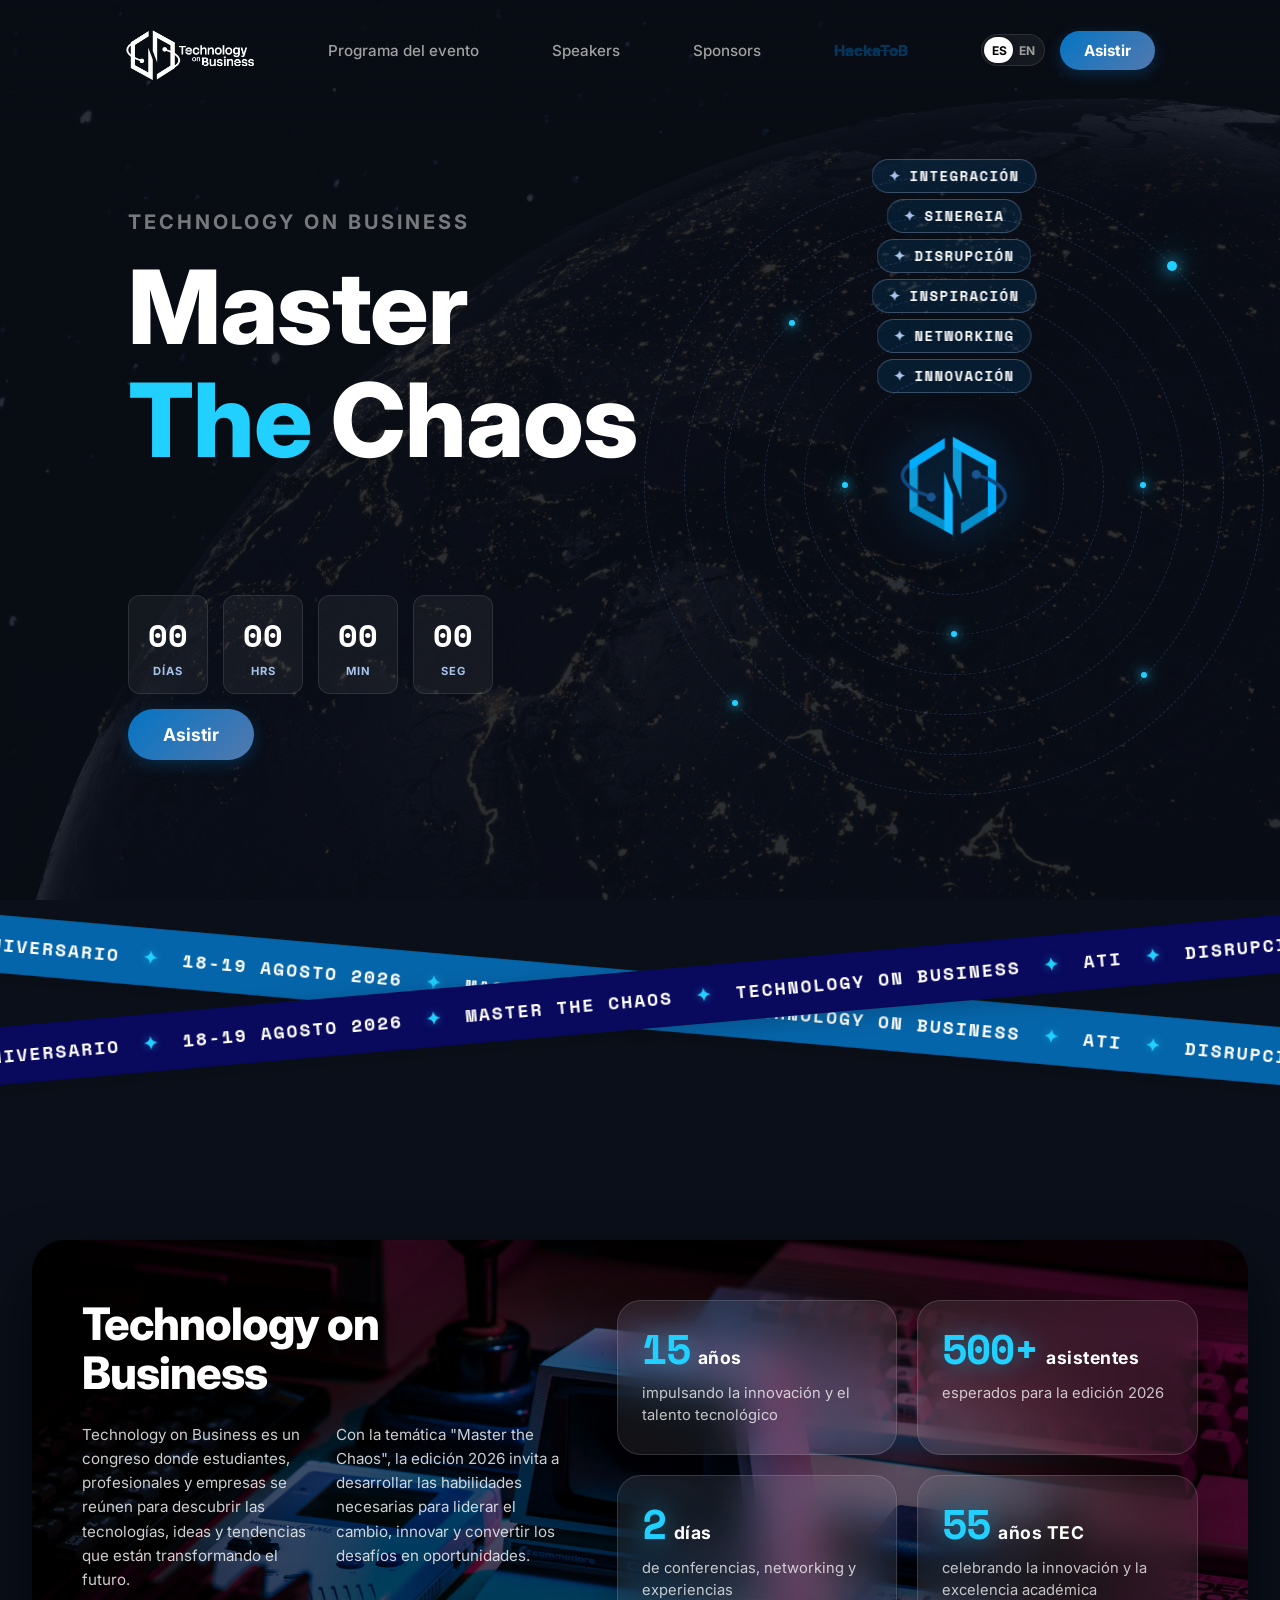
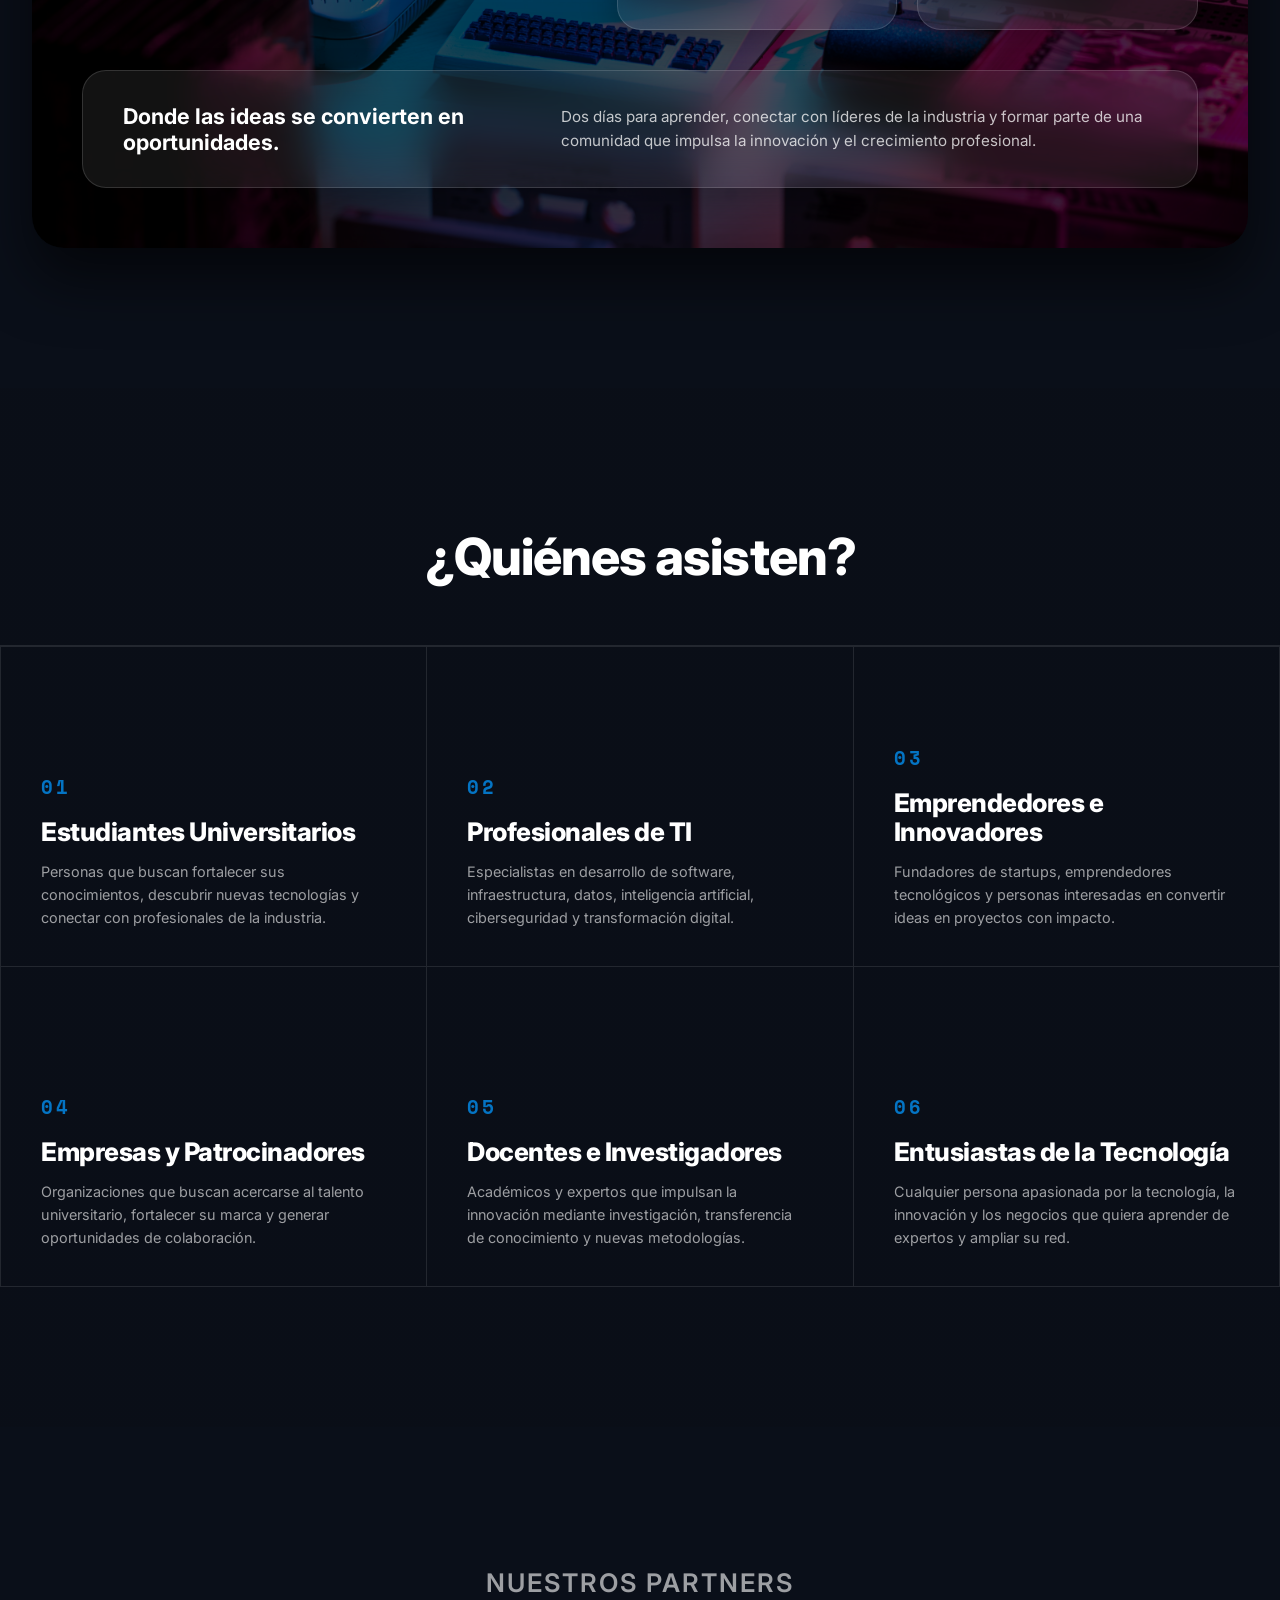
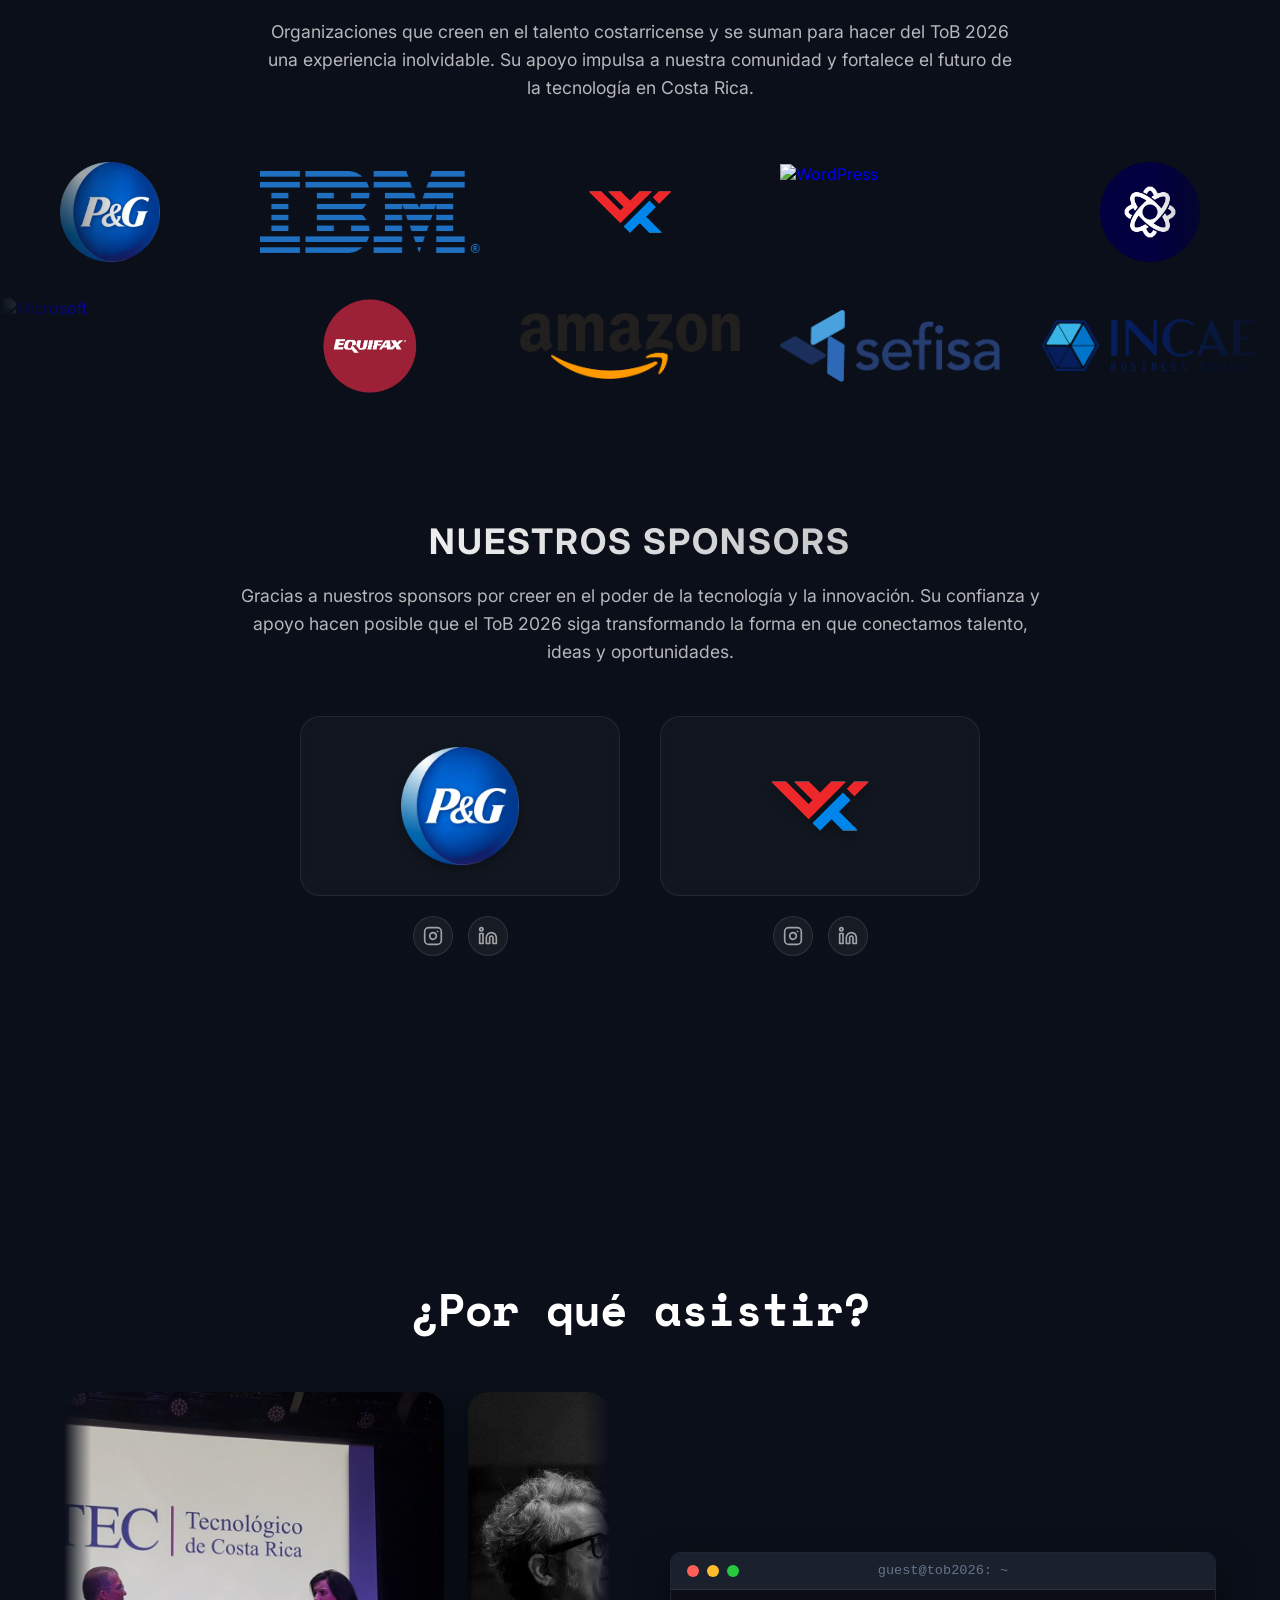
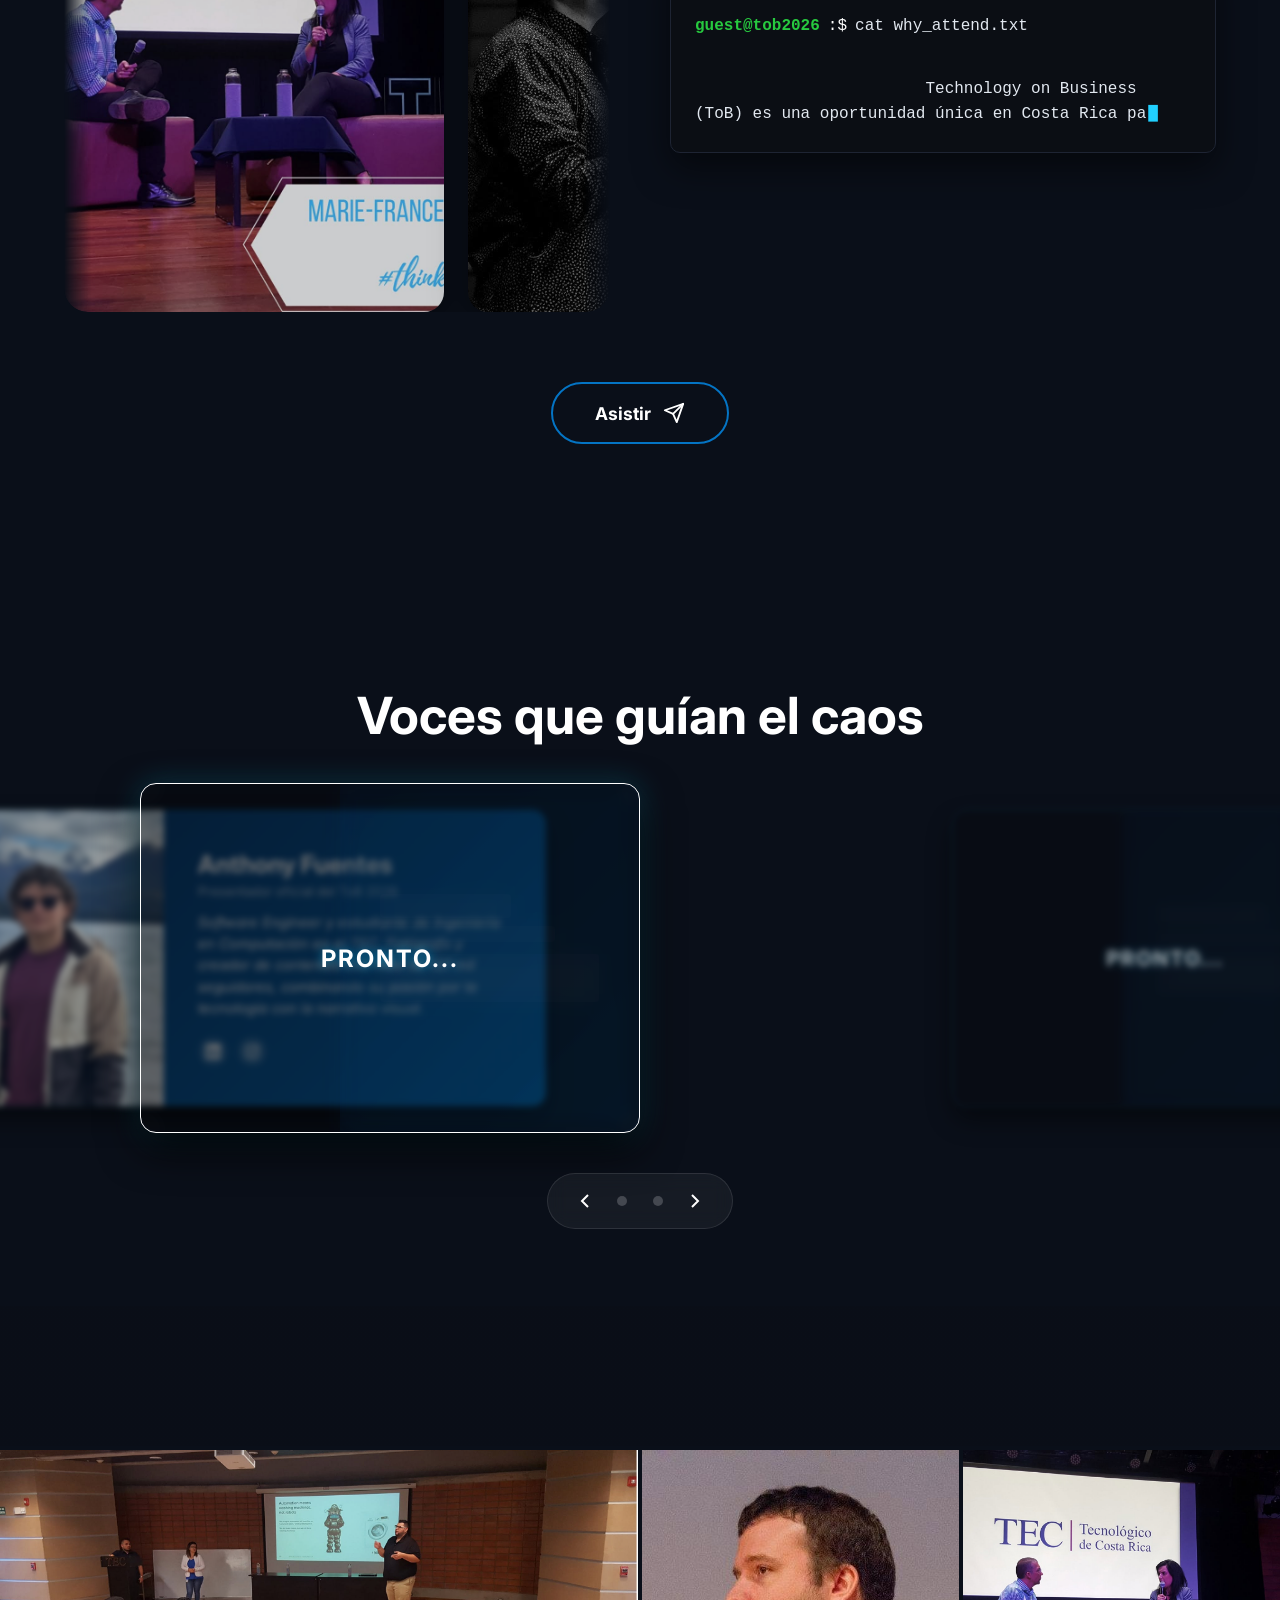
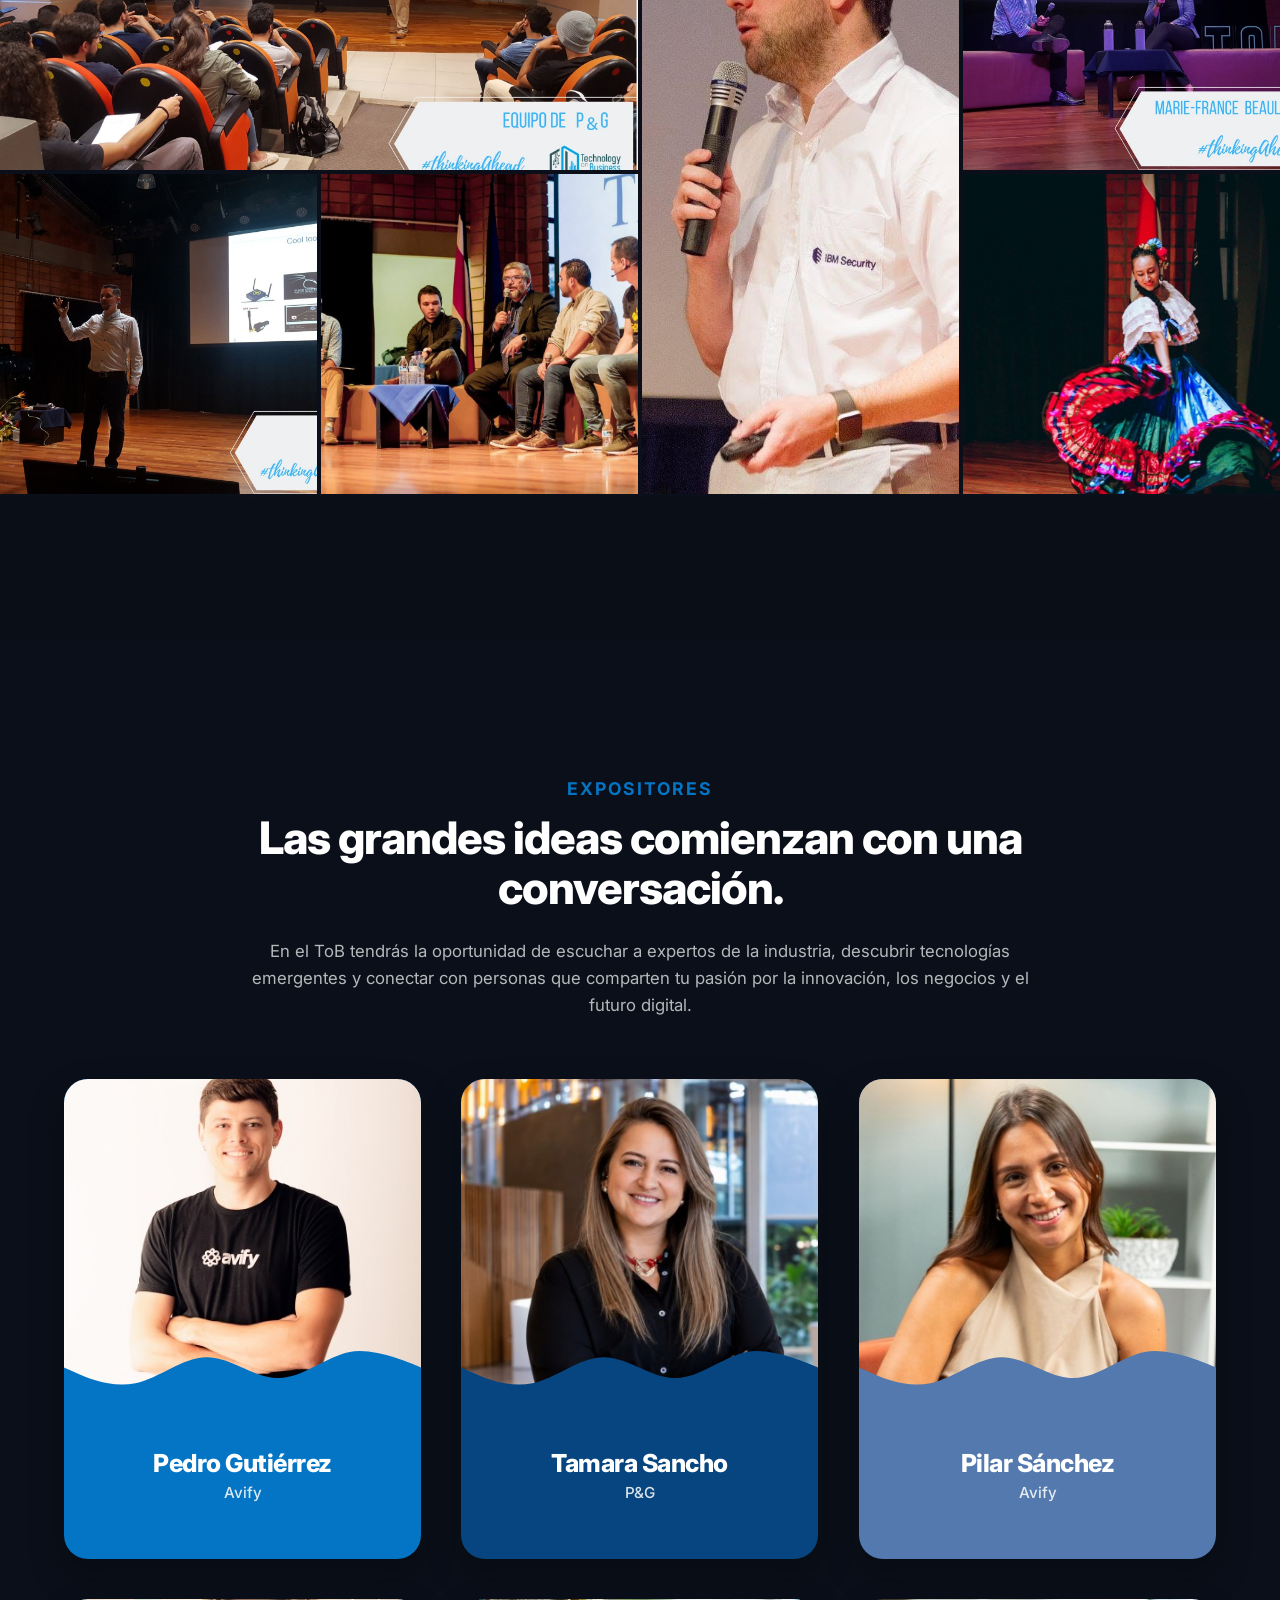
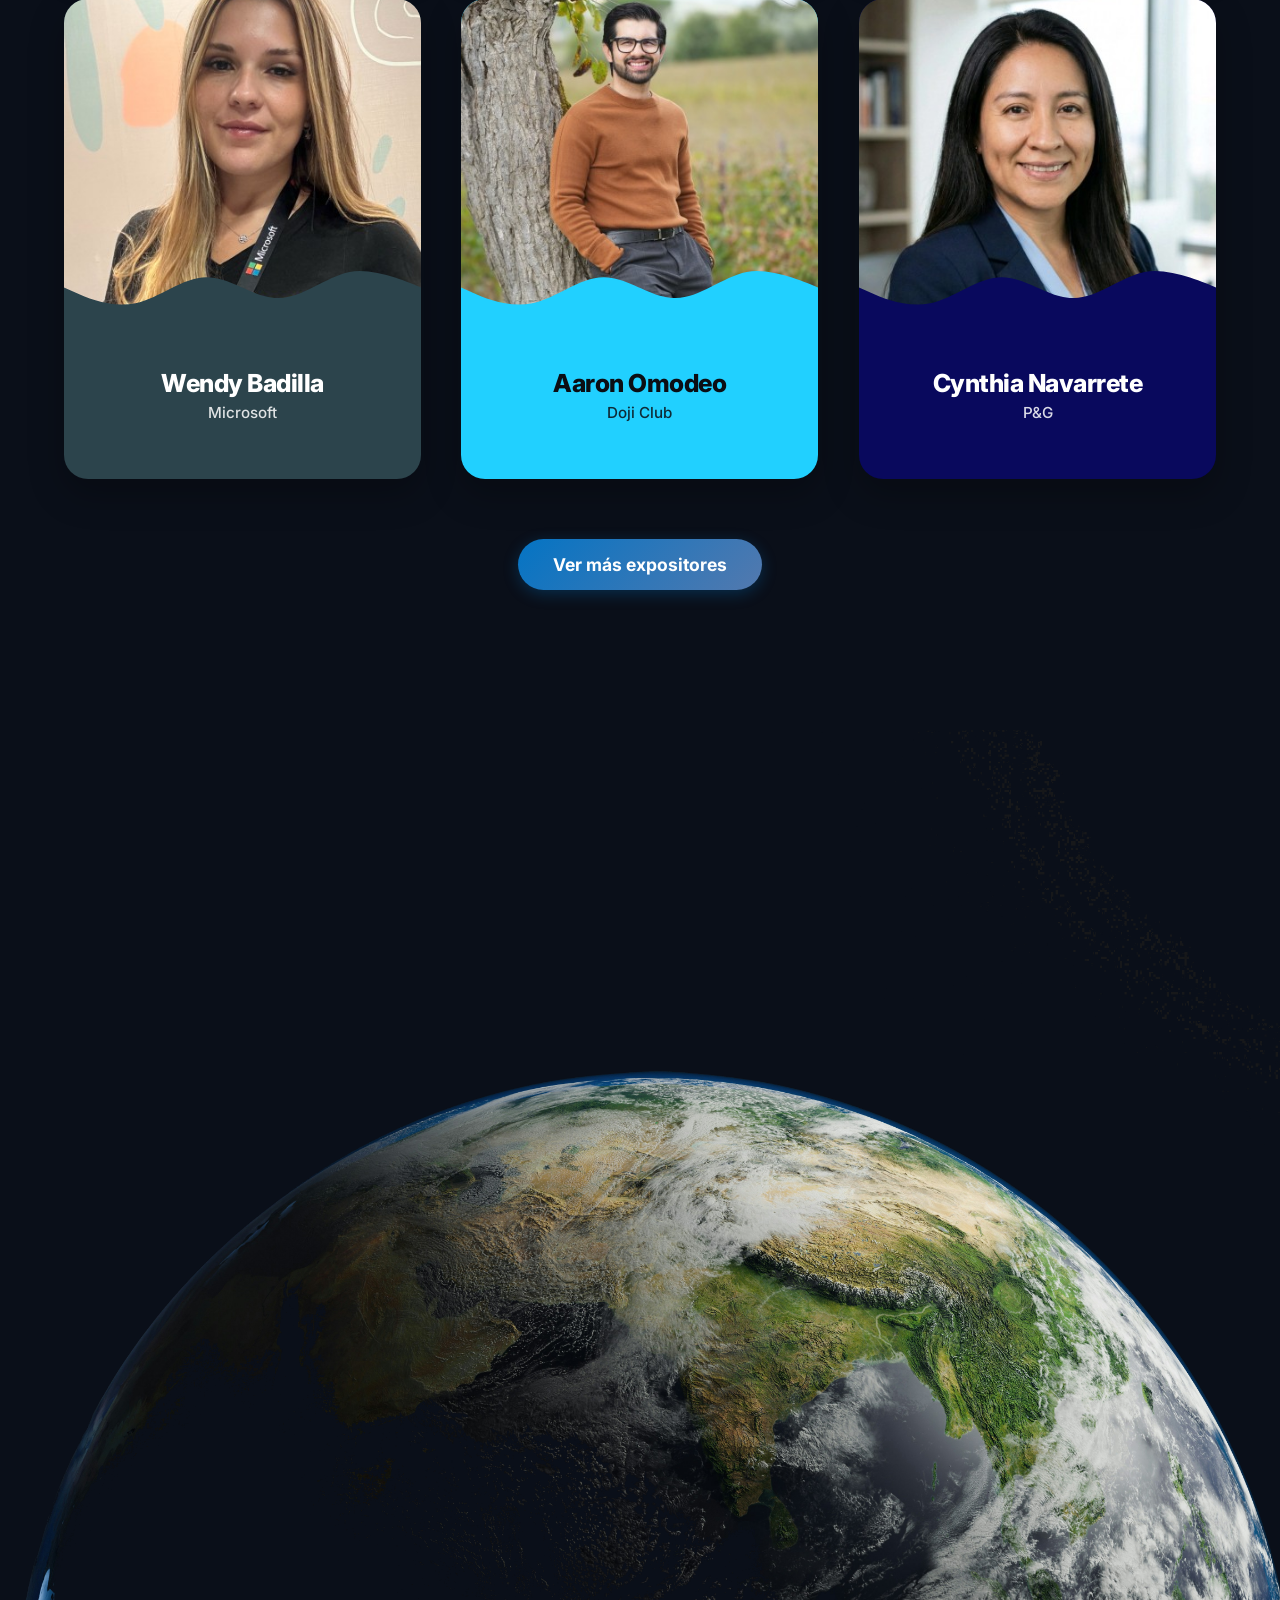
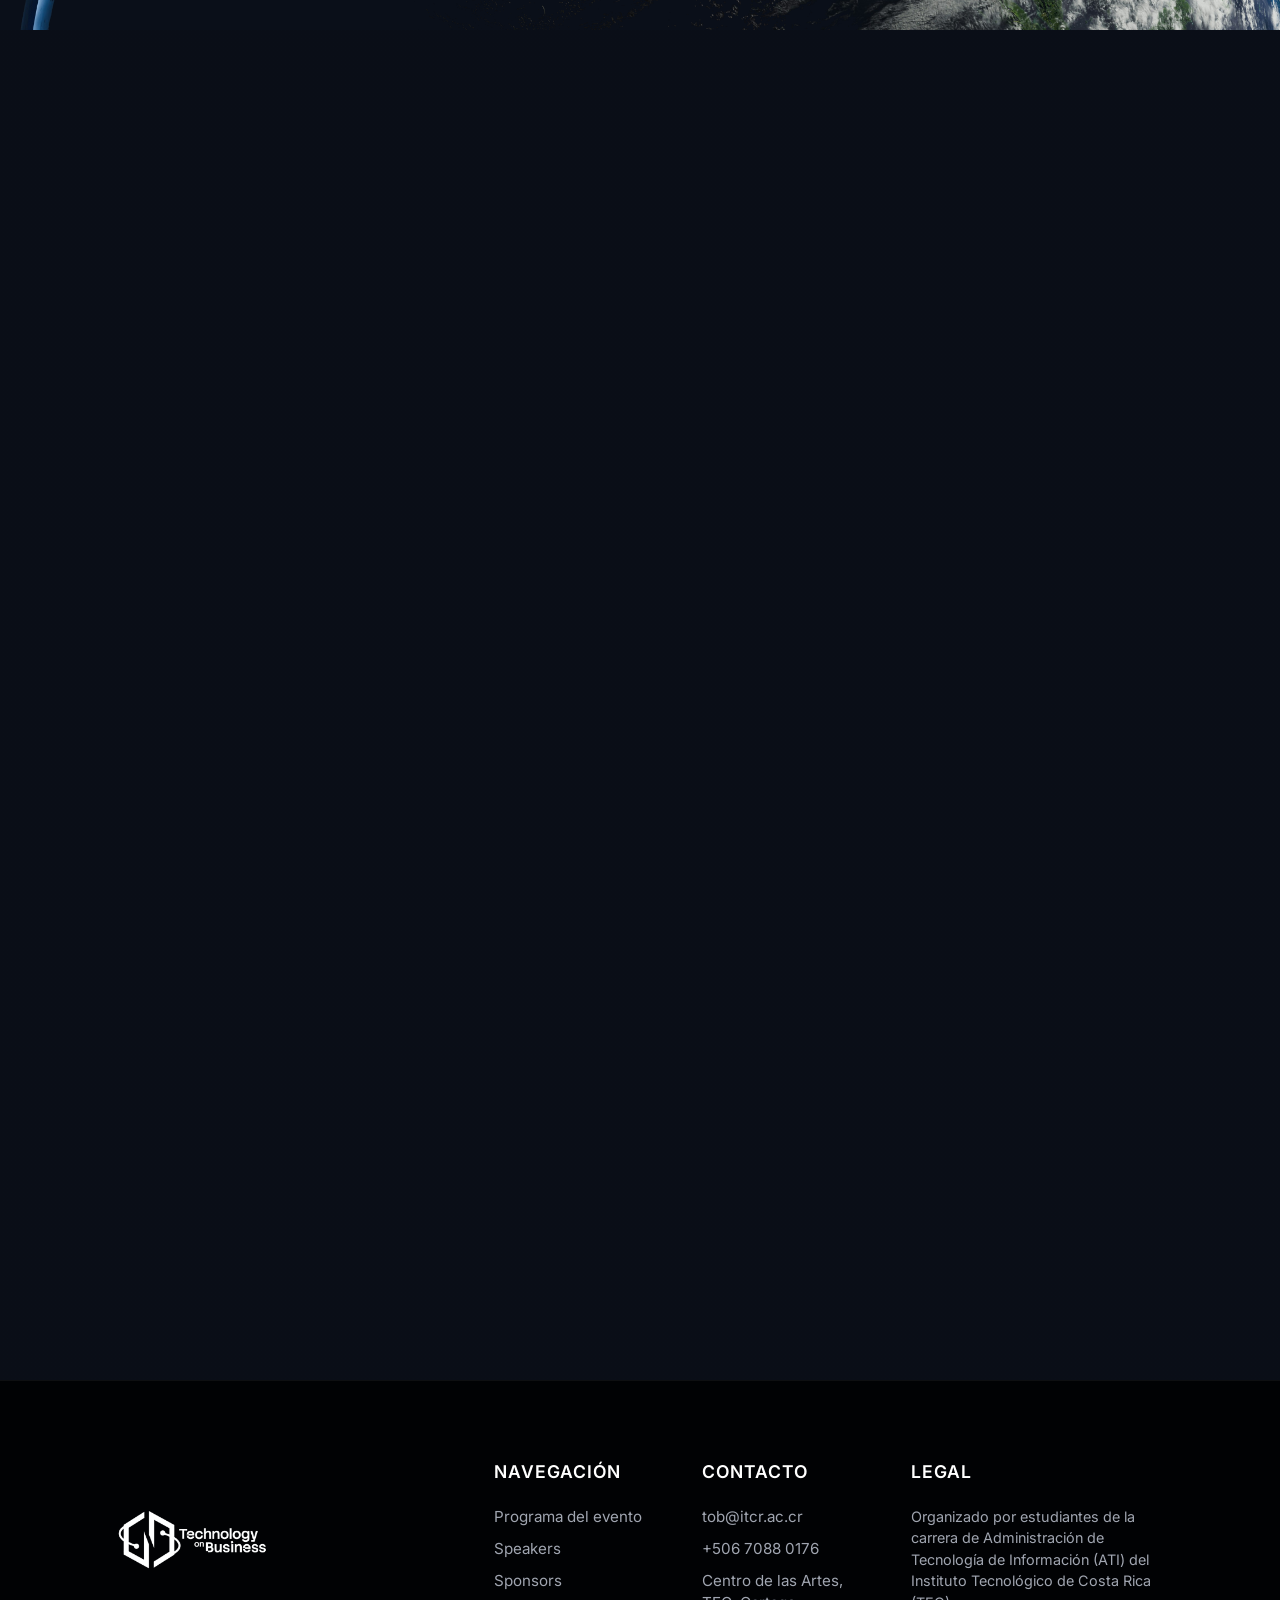
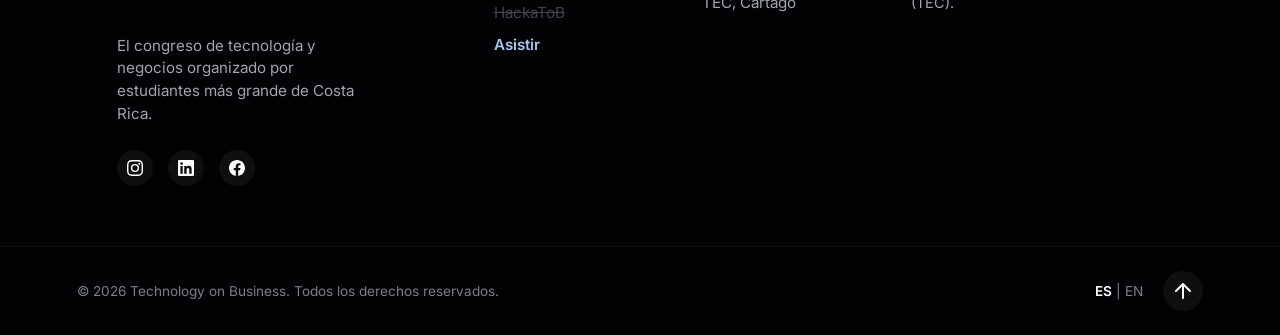
==== commit 313e9259: "Update program, speakers, presenters and complete translation integration" ====
--- a/main/index.html
+++ b/main/index.html
@@ -26,42 +26,42 @@
         </div>
 
         <!-- Centro -->
-            <div class="nav-item">
-                <a href="../programa/index.html" class="nav-link" data-i18n="nav_programa">Programa del evento</a>
-                <div class="dropdown-duna">
-                    <div class="dropdown-content">
-                        <h4 data-i18n="nav_prog_title">Agenda completa</h4>
-                        <p data-i18n="nav_prog_desc">Descubre todas las charlas y talleres del ToB.</p>
-                    </div>
-                </div>
-            </div>
-            <div class="nav-item">
-                <a href="../speakers/index.html" class="nav-link" data-i18n="nav_speakers">Speakers</a>
-                <div class="dropdown-duna">
-                    <div class="dropdown-content">
-                        <h4 data-i18n="nav_speak_title">Nuestros Ponentes</h4>
-                        <p data-i18n="nav_speak_desc">Conoce a los expertos que liderarán el evento.</p>
-                    </div>
-                </div>
-            </div>
-            <div class="nav-item">
-                <a href="#sponsors" class="nav-link" data-i18n="nav_sponsors">Sponsors</a>
-                <div class="dropdown-duna">
-                    <div class="dropdown-content">
-                        <h4 data-i18n="nav_spon_title">Nuestros Aliados</h4>
-                        <p data-i18n="nav_spon_desc">Empresas que hacen posible este evento.</p>
-                    </div>
-                </div>
-            </div>
-            <div class="nav-item">
-                <a href="#hackatob" class="nav-link highlight-link" data-i18n="nav_hackatob">HackaToB</a>
-                <div class="dropdown-duna">
-                    <div class="dropdown-content">
-                        <h4 data-i18n="nav_hack_title">Hackathon ToB</h4>
-                        <p data-i18n="nav_hack_desc">Participa en el reto de programación.</p>
-                    </div>
-                </div>
-            </div>
+        <div class="nav-item">
+            <a href="../programa/index.html" class="nav-link" data-i18n="nav_programa">Programa del evento</a>
+            <div class="dropdown-duna">
+                <div class="dropdown-content">
+                    <h4 data-i18n="nav_prog_title">Agenda completa</h4>
+                    <p data-i18n="nav_prog_desc">Descubre todas las charlas y talleres del ToB.</p>
+                </div>
+            </div>
+        </div>
+        <div class="nav-item">
+            <a href="../speakers/index.html" class="nav-link" data-i18n="nav_speakers">Speakers</a>
+            <div class="dropdown-duna">
+                <div class="dropdown-content">
+                    <h4 data-i18n="nav_speak_title">Nuestros Ponentes</h4>
+                    <p data-i18n="nav_speak_desc">Conoce a los expertos que liderarán el evento.</p>
+                </div>
+            </div>
+        </div>
+        <div class="nav-item">
+            <a href="#sponsors" class="nav-link" data-i18n="nav_sponsors">Sponsors</a>
+            <div class="dropdown-duna">
+                <div class="dropdown-content">
+                    <h4 data-i18n="nav_spon_title">Nuestros Aliados</h4>
+                    <p data-i18n="nav_spon_desc">Empresas que hacen posible este evento.</p>
+                </div>
+            </div>
+        </div>
+        <div class="nav-item">
+            <a href="#hackatob" class="nav-link highlight-link disabled-link" data-i18n="nav_hackatob">HackaToB</a>
+            <div class="dropdown-duna">
+                <div class="dropdown-content">
+                    <h4 data-i18n="nav_hack_title">Hackathon ToB</h4>
+                    <p data-i18n="nav_hack_desc">Muy pronto nuevas noticias.</p>
+                </div>
+            </div>
+        </div>
         </div>
 
         <!-- Derecha -->
@@ -71,7 +71,8 @@
                 <span class="lang-text">EN</span>
                 <div class="lang-slider"></div>
             </div>
-            <a href="#" class="btn btn-primary" data-i18n="nav_asistir">Asistir</a>
+            <a href="https://luma.com/ak4bt58b" target="_blank" class="btn btn-primary"
+                data-i18n="nav_asistir">Asistir</a>
 
             <!-- Hamburger Menu Toggle (Mobile) -->
             <button class="menu-toggle" id="menuToggle" aria-label="Menú">
@@ -85,14 +86,15 @@
         <a href="../programa/index.html" class="mobile-link" data-i18n="nav_programa">Programa del evento</a>
         <a href="../speakers/index.html" class="mobile-link" data-i18n="nav_speakers">Speakers</a>
         <a href="#sponsors" class="mobile-link" data-i18n="nav_sponsors">Sponsors</a>
-        <a href="#hackatob" class="mobile-link highlight-link" data-i18n="nav_hackatob">HackaToB</a>
+        <a href="#hackatob" class="mobile-link highlight-link disabled-link" data-i18n="nav_hackatob">HackaToB</a>
         <div class="mobile-actions">
             <div class="lang-selector" id="langToggleMobile" data-lang="ES">
                 <span class="lang-text active">ES</span>
                 <span class="lang-text">EN</span>
                 <div class="lang-slider"></div>
             </div>
-            <a href="#" class="btn btn-primary" data-i18n="nav_asistir">Asistir</a>
+            <a href="https://luma.com/ak4bt58b" target="_blank" class="btn btn-primary"
+                data-i18n="nav_asistir">Asistir</a>
         </div>
     </div>
 
@@ -130,7 +132,8 @@
             </div>
 
             <div class="hero-actions">
-                <a href="#" class="btn btn-primary btn-large" data-i18n="nav_asistir">Asistir</a>
+                <a href="https://luma.com/ak4bt58b" target="_blank" class="btn btn-primary btn-large"
+                    data-i18n="nav_asistir">Asistir</a>
             </div>
         </div>
 
@@ -184,20 +187,24 @@
         <!-- Franja 1 (Moviéndose a la izquierda, inclinada) -->
         <div class="marquee-stripe marquee-1">
             <div class="marquee-track track-left">
-                <span class="marquee-text" data-i18n="marquee_text">15 ANIVERSARIO <span class="text-cyan">✦</span> 18-19 AGOSTO 2026 <span
-                        class="text-cyan">✦</span> MASTER THE CHAOS <span class="text-cyan">✦</span> TECHNOLOGY ON
+                <span class="marquee-text" data-i18n="marquee_text">15 ANIVERSARIO <span class="text-cyan">✦</span>
+                    18-19 AGOSTO 2026 <span class="text-cyan">✦</span> MASTER THE CHAOS <span class="text-cyan">✦</span>
+                    TECHNOLOGY ON
                     BUSINESS <span class="text-cyan">✦</span> ATI <span class="text-cyan">✦</span> DISRUPCIÓN <span
                         class="text-cyan">✦</span> NETWORKING <span class="text-cyan">✦</span> </span>
-                <span class="marquee-text" data-i18n="marquee_text">15 ANIVERSARIO <span class="text-cyan">✦</span> 18-19 AGOSTO 2026 <span
-                        class="text-cyan">✦</span> MASTER THE CHAOS <span class="text-cyan">✦</span> TECHNOLOGY ON
+                <span class="marquee-text" data-i18n="marquee_text">15 ANIVERSARIO <span class="text-cyan">✦</span>
+                    18-19 AGOSTO 2026 <span class="text-cyan">✦</span> MASTER THE CHAOS <span class="text-cyan">✦</span>
+                    TECHNOLOGY ON
                     BUSINESS <span class="text-cyan">✦</span> ATI <span class="text-cyan">✦</span> DISRUPCIÓN <span
                         class="text-cyan">✦</span> NETWORKING <span class="text-cyan">✦</span> </span>
-                <span class="marquee-text" data-i18n="marquee_text">15 ANIVERSARIO <span class="text-cyan">✦</span> 18-19 AGOSTO 2026 <span
-                        class="text-cyan">✦</span> MASTER THE CHAOS <span class="text-cyan">✦</span> TECHNOLOGY ON
+                <span class="marquee-text" data-i18n="marquee_text">15 ANIVERSARIO <span class="text-cyan">✦</span>
+                    18-19 AGOSTO 2026 <span class="text-cyan">✦</span> MASTER THE CHAOS <span class="text-cyan">✦</span>
+                    TECHNOLOGY ON
                     BUSINESS <span class="text-cyan">✦</span> ATI <span class="text-cyan">✦</span> DISRUPCIÓN <span
                         class="text-cyan">✦</span> NETWORKING <span class="text-cyan">✦</span> </span>
-                <span class="marquee-text" data-i18n="marquee_text">15 ANIVERSARIO <span class="text-cyan">✦</span> 18-19 AGOSTO 2026 <span
-                        class="text-cyan">✦</span> MASTER THE CHAOS <span class="text-cyan">✦</span> TECHNOLOGY ON
+                <span class="marquee-text" data-i18n="marquee_text">15 ANIVERSARIO <span class="text-cyan">✦</span>
+                    18-19 AGOSTO 2026 <span class="text-cyan">✦</span> MASTER THE CHAOS <span class="text-cyan">✦</span>
+                    TECHNOLOGY ON
                     BUSINESS <span class="text-cyan">✦</span> ATI <span class="text-cyan">✦</span> DISRUPCIÓN <span
                         class="text-cyan">✦</span> NETWORKING <span class="text-cyan">✦</span> </span>
             </div>
@@ -206,20 +213,24 @@
         <!-- Franja 2 (Moviéndose a la derecha, inclinada cruzada) -->
         <div class="marquee-stripe marquee-2">
             <div class="marquee-track track-right">
-                <span class="marquee-text" data-i18n="marquee_text">15 ANIVERSARIO <span class="text-cyan">✦</span> 18-19 AGOSTO 2026 <span
-                        class="text-cyan">✦</span> MASTER THE CHAOS <span class="text-cyan">✦</span> TECHNOLOGY ON
+                <span class="marquee-text" data-i18n="marquee_text">15 ANIVERSARIO <span class="text-cyan">✦</span>
+                    18-19 AGOSTO 2026 <span class="text-cyan">✦</span> MASTER THE CHAOS <span class="text-cyan">✦</span>
+                    TECHNOLOGY ON
                     BUSINESS <span class="text-cyan">✦</span> ATI <span class="text-cyan">✦</span> DISRUPCIÓN <span
                         class="text-cyan">✦</span> NETWORKING <span class="text-cyan">✦</span> </span>
-                <span class="marquee-text" data-i18n="marquee_text">15 ANIVERSARIO <span class="text-cyan">✦</span> 18-19 AGOSTO 2026 <span
-                        class="text-cyan">✦</span> MASTER THE CHAOS <span class="text-cyan">✦</span> TECHNOLOGY ON
+                <span class="marquee-text" data-i18n="marquee_text">15 ANIVERSARIO <span class="text-cyan">✦</span>
+                    18-19 AGOSTO 2026 <span class="text-cyan">✦</span> MASTER THE CHAOS <span class="text-cyan">✦</span>
+                    TECHNOLOGY ON
                     BUSINESS <span class="text-cyan">✦</span> ATI <span class="text-cyan">✦</span> DISRUPCIÓN <span
                         class="text-cyan">✦</span> NETWORKING <span class="text-cyan">✦</span> </span>
-                <span class="marquee-text" data-i18n="marquee_text">15 ANIVERSARIO <span class="text-cyan">✦</span> 18-19 AGOSTO 2026 <span
-                        class="text-cyan">✦</span> MASTER THE CHAOS <span class="text-cyan">✦</span> TECHNOLOGY ON
+                <span class="marquee-text" data-i18n="marquee_text">15 ANIVERSARIO <span class="text-cyan">✦</span>
+                    18-19 AGOSTO 2026 <span class="text-cyan">✦</span> MASTER THE CHAOS <span class="text-cyan">✦</span>
+                    TECHNOLOGY ON
                     BUSINESS <span class="text-cyan">✦</span> ATI <span class="text-cyan">✦</span> DISRUPCIÓN <span
                         class="text-cyan">✦</span> NETWORKING <span class="text-cyan">✦</span> </span>
-                <span class="marquee-text" data-i18n="marquee_text">15 ANIVERSARIO <span class="text-cyan">✦</span> 18-19 AGOSTO 2026 <span
-                        class="text-cyan">✦</span> MASTER THE CHAOS <span class="text-cyan">✦</span> TECHNOLOGY ON
+                <span class="marquee-text" data-i18n="marquee_text">15 ANIVERSARIO <span class="text-cyan">✦</span>
+                    18-19 AGOSTO 2026 <span class="text-cyan">✦</span> MASTER THE CHAOS <span class="text-cyan">✦</span>
+                    TECHNOLOGY ON
                     BUSINESS <span class="text-cyan">✦</span> ATI <span class="text-cyan">✦</span> DISRUPCIÓN <span
                         class="text-cyan">✦</span> NETWORKING <span class="text-cyan">✦</span> </span>
             </div>
@@ -235,9 +246,11 @@
                 <div class="about-info">
                     <h2 class="about-title" data-i18n="about_title">Technology on Business</h2>
                     <div class="about-description">
-                        <p data-i18n="about_p1">Technology on Business es un congreso donde estudiantes, profesionales y empresas se reúnen
+                        <p data-i18n="about_p1">Technology on Business es un congreso donde estudiantes, profesionales y
+                            empresas se reúnen
                             para descubrir las tecnologías, ideas y tendencias que están transformando el futuro.</p>
-                        <p data-i18n="about_p2">Con la temática "Master the Chaos", la edición 2026 invita a desarrollar las habilidades
+                        <p data-i18n="about_p2">Con la temática "Master the Chaos", la edición 2026 invita a desarrollar
+                            las habilidades
                             necesarias para liderar el cambio, innovar y convertir los desafíos en oportunidades.</p>
                     </div>
                 </div>
@@ -249,7 +262,8 @@
                             <span class="stat-number" data-target="15" data-suffix="">0</span>
                             <span class="stat-label" data-i18n="stat_label_1">años</span>
                         </div>
-                        <p class="glass-card-desc" data-i18n="stat_desc_1">impulsando la innovación y el talento tecnológico</p>
+                        <p class="glass-card-desc" data-i18n="stat_desc_1">impulsando la innovación y el talento
+                            tecnológico</p>
                     </div>
                     <div class="glass-card">
                         <div class="stat-header">
@@ -263,14 +277,16 @@
                             <span class="stat-number" data-target="2" data-suffix="">0</span>
                             <span class="stat-label" data-i18n="stat_label_3">días</span>
                         </div>
-                        <p class="glass-card-desc" data-i18n="stat_desc_3">de conferencias, networking y experiencias</p>
+                        <p class="glass-card-desc" data-i18n="stat_desc_3">de conferencias, networking y experiencias
+                        </p>
                     </div>
                     <div class="glass-card">
                         <div class="stat-header">
                             <span class="stat-number" data-target="55" data-suffix="">0</span>
                             <span class="stat-label" data-i18n="stat_label_4">años TEC</span>
                         </div>
-                        <p class="glass-card-desc" data-i18n="stat_desc_4">celebrando la innovación y la excelencia académica</p>
+                        <p class="glass-card-desc" data-i18n="stat_desc_4">celebrando la innovación y la excelencia
+                            académica</p>
                     </div>
                 </div>
             </div>
@@ -278,17 +294,17 @@
             <!-- Cuadro Azul Alargado (Glassmorphism Horizontal) -->
             <div class="about-bottom-card glass-card">
                 <div class="bottom-card-content">
-                    <h3 class="bottom-card-title" data-i18n="bottom_card_title">Donde las ideas se convierten en oportunidades.</h3>
-                    <p class="bottom-card-desc" data-i18n="bottom_card_desc">Dos días para aprender, conectar con líderes de la industria y formar
+                    <h3 class="bottom-card-title" data-i18n="bottom_card_title">Donde las ideas se convierten en
+                        oportunidades.</h3>
+                    <p class="bottom-card-desc" data-i18n="bottom_card_desc">Dos días para aprender, conectar con
+                        líderes de la industria y formar
                         parte de una comunidad que impulsa la innovación y el crecimiento profesional.</p>
                 </div>
             </div>
         </div>
     </section>
 
-    <!-- =============================================
-         SECCIÓN: ¿Quiénes Asisten? (WhoAttend)
-         ============================================= -->
+    <!-- ¿Quiénes Asisten? (Whoattend) -->
     <section id="quienes-asisten" class="wa-section">
 
 
@@ -306,7 +322,8 @@
                 <div class="wa-card-inner">
                     <span class="wa-card-num">01</span>
                     <h3 class="wa-card-title" data-i18n="wa_card1_title">Estudiantes Universitarios</h3>
-                    <p class="wa-card-desc" data-i18n="wa_card1_desc">Personas que buscan fortalecer sus conocimientos, descubrir nuevas
+                    <p class="wa-card-desc" data-i18n="wa_card1_desc">Personas que buscan fortalecer sus conocimientos,
+                        descubrir nuevas
                         tecnologías y conectar con profesionales de la industria.</p>
                 </div>
             </article>
@@ -317,7 +334,8 @@
                 <div class="wa-card-inner">
                     <span class="wa-card-num">02</span>
                     <h3 class="wa-card-title" data-i18n="wa_card2_title">Profesionales de TI</h3>
-                    <p class="wa-card-desc" data-i18n="wa_card2_desc">Especialistas en desarrollo de software, infraestructura, datos,
+                    <p class="wa-card-desc" data-i18n="wa_card2_desc">Especialistas en desarrollo de software,
+                        infraestructura, datos,
                         inteligencia artificial, ciberseguridad y transformación digital.</p>
                 </div>
             </article>
@@ -328,7 +346,8 @@
                 <div class="wa-card-inner">
                     <span class="wa-card-num">03</span>
                     <h3 class="wa-card-title" data-i18n="wa_card3_title">Emprendedores e Innovadores</h3>
-                    <p class="wa-card-desc" data-i18n="wa_card3_desc">Fundadores de startups, emprendedores tecnológicos y personas interesadas en
+                    <p class="wa-card-desc" data-i18n="wa_card3_desc">Fundadores de startups, emprendedores tecnológicos
+                        y personas interesadas en
                         convertir ideas en proyectos con impacto.</p>
                 </div>
             </article>
@@ -339,7 +358,8 @@
                 <div class="wa-card-inner">
                     <span class="wa-card-num">04</span>
                     <h3 class="wa-card-title" data-i18n="wa_card4_title">Empresas y Patrocinadores</h3>
-                    <p class="wa-card-desc" data-i18n="wa_card4_desc">Organizaciones que buscan acercarse al talento universitario, fortalecer su
+                    <p class="wa-card-desc" data-i18n="wa_card4_desc">Organizaciones que buscan acercarse al talento
+                        universitario, fortalecer su
                         marca y generar oportunidades de colaboración.</p>
                 </div>
             </article>
@@ -350,7 +370,8 @@
                 <div class="wa-card-inner">
                     <span class="wa-card-num">05</span>
                     <h3 class="wa-card-title" data-i18n="wa_card5_title">Docentes e Investigadores</h3>
-                    <p class="wa-card-desc" data-i18n="wa_card5_desc">Académicos y expertos que impulsan la innovación mediante investigación,
+                    <p class="wa-card-desc" data-i18n="wa_card5_desc">Académicos y expertos que impulsan la innovación
+                        mediante investigación,
                         transferencia de conocimiento y nuevas metodologías.</p>
                 </div>
             </article>
@@ -361,7 +382,8 @@
                 <div class="wa-card-inner">
                     <span class="wa-card-num">06</span>
                     <h3 class="wa-card-title" data-i18n="wa_card6_title">Entusiastas de la Tecnología</h3>
-                    <p class="wa-card-desc" data-i18n="wa_card6_desc">Cualquier persona apasionada por la tecnología, la innovación y los negocios
+                    <p class="wa-card-desc" data-i18n="wa_card6_desc">Cualquier persona apasionada por la tecnología, la
+                        innovación y los negocios
                         que quiera aprender de expertos y ampliar su red.</p>
                 </div>
             </article>
@@ -369,62 +391,164 @@
         </div>
     </section>
 
-    <!-- =============================================
-         SECCIÓN: Sponsors (Vitrina de Logos)
-         ============================================= -->
+    <!-- Sponsors (Vitrina De Logos) -->
     <section id="sponsors" class="sponsors-section">
-        <h3 class="sponsors-title" data-i18n="sponsors_title">Nuestros Sponsors</h3>
+        <h3 class="sponsors-title" data-i18n="sponsors_title">Nuestros Partners</h3>
+        <p class="sponsors-text">
+            Organizaciones que creen en el talento costarricense y se suman para hacer del ToB 2026 una experiencia
+            inolvidable. Su apoyo impulsa a nuestra comunidad y fortalece el futuro de la tecnología en Costa Rica.
+        </p>
 
         <div class="sponsors-marquee-wrapper">
             <!-- FILA 1: Movimiento hacia la Izquierda -->
             <div class="sponsors-marquee marquee-left">
                 <div class="sponsors-track">
-                    <!-- Set 1 (6 placeholders) -->
-                    <!-- INSTRUCCIÓN: Reemplazar estos div por <img src="ruta-al-logo.png" alt="Sponsor" class="sponsor-logo"> -->
-                    <div class="sponsor-logo">Logo 01</div>
-                    <div class="sponsor-logo">Logo 02</div>
-                    <div class="sponsor-logo">Logo 03</div>
-                    <div class="sponsor-logo">Logo 04</div>
-                    <div class="sponsor-logo">Logo 05</div>
-                    <div class="sponsor-logo">Logo 06</div>
+                    <!-- Set 1 (patrocinadores 01-06) -->
+                    <a href="https://us.pg.com" target="_blank" rel="noopener"><img
+                            src="../imagenes/patrocinadores/patrocinador01.png" alt="P&G" class="sponsor-logo"></a>
+                    <a href="https://www.ibm.com" target="_blank" rel="noopener"><img
+                            src="../imagenes/patrocinadores/patrocinador02.png" alt="IBM" class="sponsor-logo"></a>
+                    <a href="https://www.wwt.com" target="_blank" rel="noopener"><img
+                            src="../imagenes/patrocinadores/patrocinador03.png" alt="WWT" class="sponsor-logo"></a>
+                    <a href="https://wordpress.com" target="_blank" rel="noopener"><img
+                            src="../imagenes/patrocinadores/patrocinador04.png" alt="WordPress"
+                            class="sponsor-logo"></a>
+                    <a href="https://avify.com" target="_blank" rel="noopener"><img
+                            src="../imagenes/patrocinadores/patrocinador05.png" alt="Avify" class="sponsor-logo"></a>
+                    <a href="https://www.kyndryl.com" target="_blank" rel="noopener"><img
+                            src="../imagenes/patrocinadores/patrocinador06.png" alt="Kyndryl" class="sponsor-logo"></a>
 
                     <!-- Duplicado del Set 1 para el loop infinito -->
-                    <div class="sponsor-logo">Logo 01</div>
-                    <div class="sponsor-logo">Logo 02</div>
-                    <div class="sponsor-logo">Logo 03</div>
-                    <div class="sponsor-logo">Logo 04</div>
-                    <div class="sponsor-logo">Logo 05</div>
-                    <div class="sponsor-logo">Logo 06</div>
+                    <a href="https://us.pg.com" target="_blank" rel="noopener"><img
+                            src="../imagenes/patrocinadores/patrocinador01.png" alt="P&G" class="sponsor-logo"></a>
+                    <a href="https://www.ibm.com" target="_blank" rel="noopener"><img
+                            src="../imagenes/patrocinadores/patrocinador02.png" alt="IBM" class="sponsor-logo"></a>
+                    <a href="https://www.wwt.com" target="_blank" rel="noopener"><img
+                            src="../imagenes/patrocinadores/patrocinador03.png" alt="WWT" class="sponsor-logo"></a>
+                    <a href="https://wordpress.com" target="_blank" rel="noopener"><img
+                            src="../imagenes/patrocinadores/patrocinador04.png" alt="WordPress"
+                            class="sponsor-logo"></a>
+                    <a href="https://avify.com" target="_blank" rel="noopener"><img
+                            src="../imagenes/patrocinadores/patrocinador05.png" alt="Avify" class="sponsor-logo"></a>
+                    <a href="https://www.kyndryl.com" target="_blank" rel="noopener"><img
+                            src="../imagenes/patrocinadores/patrocinador06.png" alt="Kyndryl" class="sponsor-logo"></a>
                 </div>
             </div>
 
             <!-- FILA 2: Movimiento hacia la Derecha -->
             <div class="sponsors-marquee marquee-right">
                 <div class="sponsors-track">
-                    <!-- Set 2 (6 placeholders) -->
-                    <!-- INSTRUCCIÓN: Reemplazar estos div por <img src="ruta-al-logo.png" alt="Sponsor" class="sponsor-logo"> -->
-                    <div class="sponsor-logo">Logo 07</div>
-                    <div class="sponsor-logo">Logo 08</div>
-                    <div class="sponsor-logo">Logo 09</div>
-                    <div class="sponsor-logo">Logo 10</div>
-                    <div class="sponsor-logo">Logo 11</div>
-                    <div class="sponsor-logo">Logo 12</div>
+                    <!-- Set 2 (patrocinadores 07-12) -->
+                    <a href="https://www.microsoft.com" target="_blank" rel="noopener"><img
+                            src="../imagenes/patrocinadores/patrocinador07.png" alt="Microsoft"
+                            class="sponsor-logo"></a>
+                    <a href="https://www.equifax.com" target="_blank" rel="noopener"><img
+                            src="../imagenes/patrocinadores/patrocinador08.png" alt="Equifax" class="sponsor-logo"></a>
+                    <a href="https://www.aboutamazon.com" target="_blank" rel="noopener"><img
+                            src="../imagenes/patrocinadores/patrocinador09.png" alt="Amazon" class="sponsor-logo"></a>
+                    <a href="https://sefisa.com" target="_blank" rel="noopener"><img
+                            src="../imagenes/patrocinadores/patrocinador10.png" alt="Sefisa" class="sponsor-logo"></a>
+                    <a href="https://www.incae.edu" target="_blank" rel="noopener"><img
+                            src="../imagenes/patrocinadores/patrocinador11.png" alt="INCAE Business School"
+                            class="sponsor-logo"></a>
+                    <a href="https://www.moodys.com" target="_blank" rel="noopener"><img
+                            src="../imagenes/patrocinadores/patrocinador12.png" alt="Moody's Ratings"
+                            class="sponsor-logo"></a>
 
                     <!-- Duplicado del Set 2 para el loop infinito -->
-                    <div class="sponsor-logo">Logo 07</div>
-                    <div class="sponsor-logo">Logo 08</div>
-                    <div class="sponsor-logo">Logo 09</div>
-                    <div class="sponsor-logo">Logo 10</div>
-                    <div class="sponsor-logo">Logo 11</div>
-                    <div class="sponsor-logo">Logo 12</div>
+                    <a href="https://www.microsoft.com" target="_blank" rel="noopener"><img
+                            src="../imagenes/patrocinadores/patrocinador07.png" alt="Microsoft"
+                            class="sponsor-logo"></a>
+                    <a href="https://www.equifax.com" target="_blank" rel="noopener"><img
+                            src="../imagenes/patrocinadores/patrocinador08.png" alt="Equifax" class="sponsor-logo"></a>
+                    <a href="https://www.aboutamazon.com" target="_blank" rel="noopener"><img
+                            src="../imagenes/patrocinadores/patrocinador09.png" alt="Amazon" class="sponsor-logo"></a>
+                    <a href="https://sefisa.com" target="_blank" rel="noopener"><img
+                            src="../imagenes/patrocinadores/patrocinador10.png" alt="Sefisa" class="sponsor-logo"></a>
+                    <a href="https://www.incae.edu" target="_blank" rel="noopener"><img
+                            src="../imagenes/patrocinadores/patrocinador11.png" alt="INCAE Business School"
+                            class="sponsor-logo"></a>
+                    <a href="https://www.moodys.com" target="_blank" rel="noopener"><img
+                            src="../imagenes/patrocinadores/patrocinador12.png" alt="Moody's Ratings"
+                            class="sponsor-logo"></a>
+                </div>
+            </div>
+        </div>
+
+        <!-- Sección Nuestros Sponsors -->
+        <div class="main-sponsors-section">
+            <h3 class="main-sponsors-title">Nuestros Sponsors</h3>
+            <p class="main-sponsors-text">
+                Gracias a nuestros sponsors por creer en el poder de la tecnología y la innovación.
+                Su confianza y apoyo hacen posible que el ToB 2026 siga transformando la forma en que conectamos
+                talento, ideas y oportunidades.
+            </p>
+            <div class="main-sponsors-showcase">
+                <!-- Sponsor 1: P&G -->
+                <div class="main-sponsor-item">
+                    <div class="main-sponsor-card">
+                        <div class="main-sponsor-glow"></div>
+                        <img src="../imagenes/patrocinadores/sponsors/imagen01.jpg" alt="P&G" class="main-sponsor-img">
+                    </div>
+                    <div class="main-sponsor-socials">
+                        <a href="https://www.instagram.com/pgcareerscr/" target="_blank" rel="noopener"
+                            class="sponsor-social-btn instagram" aria-label="Instagram P&G">
+                            <svg viewBox="0 0 24 24" fill="none" stroke="currentColor" stroke-width="2"
+                                stroke-linecap="round" stroke-linejoin="round">
+                                <rect x="2" y="2" width="20" height="20" rx="5" ry="5"></rect>
+                                <path d="M16 11.37A4 4 0 1 1 12.63 8 4 4 0 0 1 16 11.37z"></path>
+                                <line x1="17.5" y1="6.5" x2="17.51" y2="6.5"></line>
+                            </svg>
+                        </a>
+                        <a href="https://www.linkedin.com/company/procter-and-gamble/life/1c5069e5-f5d3-46f3-9f70-cf8f72977aea/"
+                            target="_blank" rel="noopener" class="sponsor-social-btn linkedin"
+                            aria-label="LinkedIn P&G">
+                            <svg viewBox="0 0 24 24" fill="none" stroke="currentColor" stroke-width="2"
+                                stroke-linecap="round" stroke-linejoin="round">
+                                <path
+                                    d="M16 8a6 6 0 0 1 6 6v7h-4v-7a2 2 0 0 0-2-2 2 2 0 0 0-2 2v7h-4v-7a6 6 0 0 1 6-6z">
+                                </path>
+                                <rect x="2" y="9" width="4" height="12"></rect>
+                                <circle cx="4" cy="4" r="2"></circle>
+                            </svg>
+                        </a>
+                    </div>
+                </div>
+
+                <!-- Sponsor 2: WWT -->
+                <div class="main-sponsor-item">
+                    <div class="main-sponsor-card">
+                        <div class="main-sponsor-glow"></div>
+                        <img src="../imagenes/patrocinadores/sponsors/imagen02.jpg" alt="WWT" class="main-sponsor-img">
+                    </div>
+                    <div class="main-sponsor-socials">
+                        <a href="https://www.instagram.com/wwt_inc/" target="_blank" rel="noopener"
+                            class="sponsor-social-btn instagram" aria-label="Instagram WWT">
+                            <svg viewBox="0 0 24 24" fill="none" stroke="currentColor" stroke-width="2"
+                                stroke-linecap="round" stroke-linejoin="round">
+                                <rect x="2" y="2" width="20" height="20" rx="5" ry="5"></rect>
+                                <path d="M16 11.37A4 4 0 1 1 12.63 8 4 4 0 0 1 16 11.37z"></path>
+                                <line x1="17.5" y1="6.5" x2="17.51" y2="6.5"></line>
+                            </svg>
+                        </a>
+                        <a href="https://www.linkedin.com/company/world-wide-technology/" target="_blank" rel="noopener"
+                            class="sponsor-social-btn linkedin" aria-label="LinkedIn WWT">
+                            <svg viewBox="0 0 24 24" fill="none" stroke="currentColor" stroke-width="2"
+                                stroke-linecap="round" stroke-linejoin="round">
+                                <path
+                                    d="M16 8a6 6 0 0 1 6 6v7h-4v-7a2 2 0 0 0-2-2 2 2 0 0 0-2 2v7h-4v-7a6 6 0 0 1 6-6z">
+                                </path>
+                                <rect x="2" y="9" width="4" height="12"></rect>
+                                <circle cx="4" cy="4" r="2"></circle>
+                            </svg>
+                        </a>
+                    </div>
                 </div>
             </div>
         </div>
     </section>
 
-    <!-- =============================================
-         SECCIÓN: Por qué asistir + Registro
-         ============================================= -->
+    <!-- Por Qué Asistir + Registro -->
     <section id="why-attend" class="why-attend-section">
         <!-- Título centrado a todo el ancho de la sección -->
         <h2 class="why-attend-title" data-i18n="why_title">¿Por qué asistir?</h2>
@@ -472,14 +596,12 @@
                             <span class="command-text">cat why_attend.txt</span>
                         </div>
                         <p class="terminal-text" id="typewriterText">
-                            <!-- El texto se escribirá aquí por JS -->
                         </p>
                     </div>
                 </div>
             </div>
         </div>
 
-        <!-- Botón centrado a todo el ancho de la sección -->
         <div class="why-attend-actions">
             <a href="#" class="btn-paper-plane" id="btnPaperPlane">
                 <span class="btn-text" data-i18n="why_btn">Asistir</span>
@@ -493,9 +615,32 @@
         </div>
     </section>
 
-    <!-- =============================================
-         SECCIÓN: Galería / Mosaico TOB
-         ============================================= -->
+    <!-- Presentadores Oficiales -->
+    <section id="presentadores" class="presenters-section">
+        <h2 class="presenters-title" data-i18n="presenters_title">Voces que guían el caos</h2>
+
+        <div class="carousel-container presenters-carousel-container">
+            <div class="carousel-track" id="presenters-track">
+                <!-- Presentadores generados por JS -->
+            </div>
+
+            <div class="carousel-nav-pill">
+                <button id="carousel-prev" class="carousel-arrow" aria-label="Anterior">
+                    <svg width="24" height="24" viewBox="0 0 24 24" fill="none" stroke="currentColor" stroke-width="2">
+                        <polyline points="15 18 9 12 15 6"></polyline>
+                    </svg>
+                </button>
+                <div id="carousel-dots" class="carousel-dots"></div>
+                <button id="carousel-next" class="carousel-arrow" aria-label="Siguiente">
+                    <svg width="24" height="24" viewBox="0 0 24 24" fill="none" stroke="currentColor" stroke-width="2">
+                        <polyline points="9 18 15 12 9 6"></polyline>
+                    </svg>
+                </button>
+            </div>
+        </div>
+    </section>
+
+    <!-- Galería / Mosaico Tob -->
     <section id="galeria" class="gallery-section">
         <div class="mosaic-grid">
             <!-- FOTO 1: Ancha superior (ocupa columnas 1 y 2) -->
@@ -518,14 +663,13 @@
         </div>
     </section>
 
-    <!-- =============================================
-         SECCIÓN: Speakers / Expositores
-         ============================================= -->
+    <!-- Speakers / Expositores -->
     <section id="speakers" class="speakers-section">
         <div class="speakers-header">
             <span class="speakers-label" data-i18n="speak_label">Expositores</span>
             <h2 class="speakers-title" data-i18n="speak_title">Las grandes ideas comienzan con una conversación.</h2>
-            <p class="speakers-description" data-i18n="speak_desc">En el ToB tendrás la oportunidad de escuchar a expertos de la industria,
+            <p class="speakers-description" data-i18n="speak_desc">En el ToB tendrás la oportunidad de escuchar a
+                expertos de la industria,
                 descubrir tecnologías emergentes y conectar con personas que comparten tu pasión por la innovación, los
                 negocios y el futuro digital.</p>
         </div>
@@ -535,23 +679,23 @@
         </div>
 
         <div class="speakers-actions">
-            <a href="../speakers/index.html" class="btn btn-primary btn-large" data-i18n="speak_btn">Ver más expositores</a>
+            <a href="../speakers/index.html" class="btn btn-primary btn-large" data-i18n="speak_btn">Ver más
+                expositores</a>
         </div>
     </section>
 
-    <!-- =============================================
-         SECCIÓN: Ubicación / Zoom Espacial + Mapa
-         ============================================= -->
+    <!-- Ubicación / Zoom Espacial + Mapa -->
     <section id="ubicacion" class="location-wrapper">
         <div class="location-sticky">
-            
+
             <!-- Capa 1: Tierra desde el espacio -->
-            <img src="../imagenes/Ubicacion/tierra_nobg.png" alt="Tierra" class="location-layer layer-earth" id="layerEarth">
-            
+            <img src="../imagenes/Ubicacion/tierra_nobg.png" alt="Tierra" class="location-layer layer-earth"
+                id="layerEarth">
+
             <!-- Capa 2: Contenido Final (Info + Mapbox) -->
             <div class="location-layer layer-content" id="layerContent">
                 <div class="location-info-container">
-                    
+
                     <div class="location-text">
                         <span class="location-label" data-i18n="loc_label">Punto de Encuentro</span>
                         <h2 class="location-title" data-i18n="loc_title">Centro de las Artes, TEC</h2>
@@ -559,12 +703,15 @@
                             V34Q+X9W, Centro de las Artes, Tecnológico de Costa Rica,<br>
                             Provincia de Cartago, Cartago
                         </p>
-                        
+
                         <div class="location-schedule">
                             <!-- Placeholder de horarios -->
                             <div class="schedule-item">
                                 <div class="schedule-icon">
-                                    <svg viewBox="0 0 24 24" fill="none" stroke="currentColor"><circle cx="12" cy="12" r="10"></circle><polyline points="12 6 12 12 16 14"></polyline></svg>
+                                    <svg viewBox="0 0 24 24" fill="none" stroke="currentColor">
+                                        <circle cx="12" cy="12" r="10"></circle>
+                                        <polyline points="12 6 12 12 16 14"></polyline>
+                                    </svg>
                                 </div>
                                 <div>
                                     <span class="schedule-label" data-i18n="loc_door">Apertura de puertas</span>
@@ -573,7 +720,10 @@
                             </div>
                             <div class="schedule-item">
                                 <div class="schedule-icon">
-                                    <svg viewBox="0 0 24 24" fill="none" stroke="currentColor"><circle cx="12" cy="12" r="10"></circle><polyline points="12 6 12 12 16 14"></polyline></svg>
+                                    <svg viewBox="0 0 24 24" fill="none" stroke="currentColor">
+                                        <circle cx="12" cy="12" r="10"></circle>
+                                        <polyline points="12 6 12 12 16 14"></polyline>
+                                    </svg>
                                 </div>
                                 <div>
                                     <span class="schedule-label" data-i18n="loc_start">Inicio de evento</span>
@@ -581,87 +731,112 @@
                                 </div>
                             </div>
                         </div>
-                        
-                        <a href="https://maps.google.com/?q=V34Q+X9W,+Centro+de+las+Artes,+TEC,+Cartago" target="_blank" class="location-link">
+
+                        <a href="https://maps.google.com/?q=V34Q+X9W,+Centro+de+las+Artes,+TEC,+Cartago" target="_blank"
+                            class="location-link">
                             <span data-i18n="loc_maps">Ver ubicación en Google Maps</span>
-                            <svg viewBox="0 0 24 24" fill="none" stroke="currentColor" stroke-width="2" stroke-linecap="round" stroke-linejoin="round"><line x1="5" y1="12" x2="19" y2="12"></line><polyline points="12 5 19 12 12 19"></polyline></svg>
+                            <svg viewBox="0 0 24 24" fill="none" stroke="currentColor" stroke-width="2"
+                                stroke-linecap="round" stroke-linejoin="round">
+                                <line x1="5" y1="12" x2="19" y2="12"></line>
+                                <polyline points="12 5 19 12 12 19"></polyline>
+                            </svg>
                         </a>
                     </div>
                     <div class="location-map">
-                        <iframe width="100%" height="100%" frameborder="0" style="border:0; filter: invert(90%) hue-rotate(180deg);" src="https://maps.google.com/maps?q=Centro+de+las+Artes,+TEC,+Cartago&hl=es&z=16&output=embed" allowfullscreen></iframe>
-                    </div>
-                    
-                </div>
-            </div>
-            
+                        <iframe width="100%" height="100%" frameborder="0"
+                            style="border:0; filter: invert(90%) hue-rotate(180deg);"
+                            src="https://maps.google.com/maps?q=Centro+de+las+Artes,+TEC,+Cartago&hl=es&z=16&output=embed"
+                            allowfullscreen></iframe>
+                    </div>
+
+                </div>
+            </div>
+
         </div>
     </section>
 
-    <!-- ★ STAR TRAIL CANVAS (Efecto global) ★ -->
+    <!-- Star Trail Canvas (Efecto Global) -->
     <canvas id="globalStarCanvas" class="global-star-canvas" aria-hidden="true"></canvas>
 
-    <!-- =============================================
-         SECCIÓN: FOOTER
-         ============================================= -->
+    <!-- Footer -->
     <footer class="site-footer">
         <div class="footer-container">
-            <!-- Columna 1: Marca -->
+            <!-- Marca -->
             <div class="footer-col footer-col-brand">
                 <img src="../imagenes/LogoTob.png" alt="ToB Logo" class="footer-logo">
-                <p class="footer-desc" data-i18n="footer_desc">El congreso de tecnología y negocios organizado por estudiantes más grande de Costa Rica.</p>
+                <p class="footer-desc" data-i18n="footer_desc">El congreso de tecnología y negocios organizado por
+                    estudiantes más grande de Costa Rica.</p>
                 <div class="footer-social">
-                    <a href="#" class="social-link-footer" aria-label="Instagram">
-                        <svg viewBox="0 0 24 24"><path d="M12 2.163c3.204 0 3.584.012 4.85.07 3.252.148 4.771 1.691 4.919 4.919.058 1.265.069 1.645.069 4.849 0 3.205-.012 3.584-.069 4.849-.149 3.225-1.664 4.771-4.919 4.919-1.266.058-1.644.07-4.85.07-3.204 0-3.584-.012-4.849-.07-3.26-.149-4.771-1.699-4.919-4.92-.058-1.265-.07-1.644-.07-4.849 0-3.204.013-3.583.07-4.849.149-3.227 1.664-4.771 4.919-4.919 1.266-.057 1.645-.069 4.849-.069zM12 0C8.741 0 8.333.014 7.053.072 2.695.272.273 2.69.073 7.052.014 8.333 0 8.741 0 12c0 3.259.014 3.668.072 4.948.2 4.358 2.618 6.78 6.98 6.98C8.333 23.986 8.741 24 12 24c3.259 0 3.668-.014 4.948-.072 4.354-.2 6.782-2.618 6.979-6.98.059-1.28.073-1.689.073-4.948 0-3.259-.014-3.667-.072-4.947-.196-4.354-2.617-6.78-6.979-6.98C15.668.014 15.259 0 12 0zm0 5.838a6.162 6.162 0 100 12.324 6.162 6.162 0 000-12.324zM12 16a4 4 0 110-8 4 4 0 010 8zm6.406-11.845a1.44 1.44 0 100 2.881 1.44 1.44 0 000-2.881z"/></svg>
+                    <a href="https://www.instagram.com/tob.tec/" target="_blank" class="social-link-footer"
+                        aria-label="Instagram">
+                        <svg viewBox="0 0 24 24">
+                            <path
+                                d="M12 2.163c3.204 0 3.584.012 4.85.07 3.252.148 4.771 1.691 4.919 4.919.058 1.265.069 1.645.069 4.849 0 3.205-.012 3.584-.069 4.849-.149 3.225-1.664 4.771-4.919 4.919-1.266.058-1.644.07-4.85.07-3.204 0-3.584-.012-4.849-.07-3.26-.149-4.771-1.699-4.919-4.92-.058-1.265-.07-1.644-.07-4.849 0-3.204.013-3.583.07-4.849.149-3.227 1.664-4.771 4.919-4.919 1.266-.057 1.645-.069 4.849-.069zM12 0C8.741 0 8.333.014 7.053.072 2.695.272.273 2.69.073 7.052.014 8.333 0 8.741 0 12c0 3.259.014 3.668.072 4.948.2 4.358 2.618 6.78 6.98 6.98C8.333 23.986 8.741 24 12 24c3.259 0 3.668-.014 4.948-.072 4.354-.2 6.782-2.618 6.979-6.98.059-1.28.073-1.689.073-4.948 0-3.259-.014-3.667-.072-4.947-.196-4.354-2.617-6.78-6.979-6.98C15.668.014 15.259 0 12 0zm0 5.838a6.162 6.162 0 100 12.324 6.162 6.162 0 000-12.324zM12 16a4 4 0 110-8 4 4 0 010 8zm6.406-11.845a1.44 1.44 0 100 2.881 1.44 1.44 0 000-2.881z" />
+                        </svg>
                     </a>
-                    <a href="#" class="social-link-footer" aria-label="LinkedIn">
-                        <svg viewBox="0 0 24 24"><path d="M20.447 20.452h-3.554v-5.569c0-1.328-.027-3.037-1.852-3.037-1.853 0-2.136 1.445-2.136 2.939v5.667H9.351V9h3.414v1.561h.046c.477-.9 1.637-1.85 3.37-1.85 3.601 0 4.267 2.37 4.267 5.455v6.286zM5.337 7.433c-1.144 0-2.063-.926-2.063-2.065 0-1.138.92-2.063 2.063-2.063 1.14 0 2.064.925 2.064 2.063 0 1.139-.925 2.065-2.064 2.065zm1.782 13.019H3.555V9h3.564v11.452zM22.225 0H1.771C.792 0 0 .774 0 1.729v20.542C0 23.227.792 24 1.771 24h20.451C23.2 24 24 23.227 24 22.271V1.729C24 .774 23.2 0 22.222 0h.003z"/></svg>
+                    <a href="https://www.linkedin.com/company/technology-on-business/home/" target="_blank"
+                        class="social-link-footer" aria-label="LinkedIn">
+                        <svg viewBox="0 0 24 24">
+                            <path
+                                d="M20.447 20.452h-3.554v-5.569c0-1.328-.027-3.037-1.852-3.037-1.853 0-2.136 1.445-2.136 2.939v5.667H9.351V9h3.414v1.561h.046c.477-.9 1.637-1.85 3.37-1.85 3.601 0 4.267 2.37 4.267 5.455v6.286zM5.337 7.433c-1.144 0-2.063-.926-2.063-2.065 0-1.138.92-2.063 2.063-2.063 1.14 0 2.064.925 2.064 2.063 0 1.139-.925 2.065-2.064 2.065zm1.782 13.019H3.555V9h3.564v11.452zM22.225 0H1.771C.792 0 0 .774 0 1.729v20.542C0 23.227.792 24 1.771 24h20.451C23.2 24 24 23.227 24 22.271V1.729C24 .774 23.2 0 22.222 0h.003z" />
+                        </svg>
                     </a>
-                </div>
-            </div>
-
-            <!-- Columna 2: Navegación -->
+                    <a href="https://www.facebook.com/CongresoTOB" target="_blank" class="social-link-footer"
+                        aria-label="Facebook">
+                        <svg viewBox="0 0 24 24">
+                            <path
+                                d="M24 12.073c0-6.627-5.373-12-12-12s-12 5.373-12 12c0 5.99 4.388 10.954 10.125 11.854v-8.385H7.078v-3.469h3.047V9.43c0-3.007 1.792-4.669 4.533-4.669 1.312 0 2.686.235 2.686.235v2.953H15.83c-1.491 0-1.956.925-1.956 1.874v2.25h3.328l-.532 3.469h-2.796v8.385C19.612 23.027 24 18.062 24 12.073z" />
+                        </svg>
+                    </a>
+                </div>
+            </div>
+
+            <!-- Navegación -->
             <div class="footer-col">
                 <h4 class="footer-title" data-i18n="footer_nav">Navegación</h4>
                 <ul class="footer-links">
                     <li><a href="#programa" data-i18n="nav_programa">Programa del evento</a></li>
                     <li><a href="#speakers" data-i18n="nav_speakers">Speakers</a></li>
                     <li><a href="#sponsors" data-i18n="nav_sponsors">Sponsors</a></li>
-                    <li><a href="#hackatob" data-i18n="nav_hackatob">HackaToB</a></li>
-                    <li><a href="#asistir" class="footer-highlight-link" data-i18n="nav_asistir">Asistir</a></li>
+                    <li><a href="#hackatob" class="disabled-link" data-i18n="nav_hackatob">HackaToB</a></li>
+                    <li><a href="https://luma.com/ak4bt58b" target="_blank" class="footer-highlight-link"
+                            data-i18n="nav_asistir">Asistir</a></li>
                 </ul>
             </div>
 
-            <!-- Columna 3: Contacto -->
+            <!-- Contacto -->
             <div class="footer-col">
                 <h4 class="footer-title" data-i18n="footer_contact">Contacto</h4>
                 <ul class="footer-links">
-                    <li><a href="mailto:info@tob-ati.com">info@tob-ati.com</a></li>
-                    <li><a href="tel:+50600000000">+506 0000-0000</a></li>
+                    <li><a href="mailto:tob@itcr.ac.cr">tob@itcr.ac.cr</a></li>
+                    <li><a href="tel:+50670880176">+506 7088 0176</a></li>
                     <li class="footer-address" data-i18n="footer_address">Centro de las Artes,<br>TEC, Cartago</li>
                 </ul>
             </div>
 
-            <!-- Columna 4: Legal / Organización -->
+            <!-- Legal / Organización -->
             <div class="footer-col">
                 <h4 class="footer-title" data-i18n="footer_legal">Legal</h4>
-                <p class="footer-org" data-i18n="footer_org">Organizado por estudiantes de la carrera de Administración de Tecnología de Información (ATI) del Instituto Tecnológico de Costa Rica (TEC).</p>
-                <ul class="footer-links footer-legal">
-                    <li><a href="#" data-i18n="footer_privacy">Política de Privacidad</a></li>
-                    <li><a href="#" data-i18n="footer_terms">Términos y Condiciones</a></li>
-                </ul>
+                <p class="footer-org" data-i18n="footer_org">Organizado por estudiantes de la carrera de Administración
+                    de Tecnología de Información (ATI) del Instituto Tecnológico de Costa Rica (TEC).</p>
+
             </div>
         </div>
 
         <!-- Bottom bar -->
         <div class="footer-bottom">
             <div class="footer-bottom-content">
-                <p class="footer-copy" data-i18n="footer_copy">&copy; 2026 Technology on Business. Todos los derechos reservados.</p>
+                <p class="footer-copy" data-i18n="footer_copy">&copy; 2026 Technology on Business. Todos los derechos
+                    reservados.</p>
                 <div class="footer-bottom-actions">
                     <div class="footer-lang-selector">
                         <span class="lang-active">ES</span> | <a href="#">EN</a>
                     </div>
                     <button class="scroll-top-btn" id="scrollTopBtn" aria-label="Volver arriba">
-                        <svg viewBox="0 0 24 24" width="24" height="24" fill="none" stroke="currentColor" stroke-width="2" stroke-linecap="round" stroke-linejoin="round"><path d="M12 19V5M5 12l7-7 7 7"/></svg>
+                        <svg viewBox="0 0 24 24" width="24" height="24" fill="none" stroke="currentColor"
+                            stroke-width="2" stroke-linecap="round" stroke-linejoin="round">
+                            <path d="M12 19V5M5 12l7-7 7 7" />
+                        </svg>
                     </button>
                 </div>
             </div>
@@ -678,6 +853,101 @@
             <button class="sys-modal-btn" id="sysErrorCloseBtn" data-i18n="modal_btn">Aceptar</button>
         </div>
     </div>
+
+    <!-- Modal: ¿Qué Es Ati? -->
+    <div class="ati-modal-overlay" id="atiModal" role="dialog" aria-modal="true" aria-labelledby="atiModalTitle">
+        <div class="ati-modal">
+            <button class="ati-modal-close" id="atiModalClose" aria-label="Cerrar">
+                <svg viewBox="0 0 24 24" fill="none" stroke="currentColor" stroke-width="2.5" stroke-linecap="round">
+                    <line x1="18" y1="6" x2="6" y2="18" />
+                    <line x1="6" y1="6" x2="18" y2="18" />
+                </svg>
+            </button>
+
+            <div class="ati-modal-header">
+                <h2 class="ati-modal-title" id="atiModalTitle">Área de <span class="text-cyan">Tecnología de
+                        Información</span></h2>
+                <p class="ati-modal-acronym">ATI</p>
+            </div>
+
+            <div class="ati-modal-body">
+                <p class="ati-modal-lead" data-i18n="ati_lead"
+                    style="margin-bottom: 1.2rem; font-size: 1.15rem; color: #fff;">
+                    Toda empresa quiere innovar con tecnología. Pocas saben cómo hacerlo bien.
+                </p>
+                <p data-i18n="ati_p1" style="margin-bottom: 1.2rem; color: rgba(255,255,255,0.8); line-height: 1.6;">
+                    Ahí es donde entra el Administrador de Tecnología de Información: el profesional que habla el idioma
+                    del negocio y el idioma de TI, y logra que ambos se entiendan.
+                </p>
+                <p data-i18n="ati_p2" style="margin-bottom: 1.2rem; color: rgba(255,255,255,0.8); line-height: 1.6;">
+                    No es "el de sistemas" que solo ejecuta lo que le piden. Tampoco es un gerente que decide sin
+                    entender la tecnología. Es el intérprete-negociador que se sienta en el medio: escucha lo que la
+                    empresa realmente necesita y traduce eso en soluciones tecnológicas que funcionan de verdad — no
+                    solo en teoría.
+                </p>
+
+                <h4 data-i18n="ati_h1"
+                    style="margin-top: 1.8rem; margin-bottom: 1rem; color: #fff; font-size: 1.15rem;">¿Por qué esto
+                    importa para tu negocio?</h4>
+                <p data-i18n="ati_p3" style="margin-bottom: 1.2rem; color: rgba(255,255,255,0.8); line-height: 1.6;">
+                    Porque la mayoría de los proyectos de TI fallan no por falta de tecnología, sino por falta de
+                    alguien que entienda ambos lados de la mesa.
+                </p>
+
+                <h4 data-i18n="ati_h2"
+                    style="margin-top: 1.8rem; margin-bottom: 1rem; color: #fff; font-size: 1.15rem;">Un ATI puede:</h4>
+                <ul
+                    style="list-style: none; padding: 0; color: rgba(255,255,255,0.8); line-height: 1.6; margin-bottom: 2.5rem;">
+                    <li style="margin-bottom: 0.8rem; position: relative; padding-left: 1.8rem;">
+                        <span
+                            style="position: absolute; left: 0; color: var(--color-primary); font-weight: bold;">→</span>
+                        <span data-i18n="ati_li1">Liderar equipos multidisciplinarios en proyectos de tecnología, de
+                            principio a fin</span>
+                    </li>
+                    <li style="margin-bottom: 0.8rem; position: relative; padding-left: 1.8rem;">
+                        <span
+                            style="position: absolute; left: 0; color: var(--color-primary); font-weight: bold;">→</span>
+                        <span data-i18n="ati_li2">Evaluar si un proyecto realmente vale la inversión (técnica y
+                            económicamente)</span>
+                    </li>
+                    <li style="margin-bottom: 0.8rem; position: relative; padding-left: 1.8rem;">
+                        <span
+                            style="position: absolute; left: 0; color: var(--color-primary); font-weight: bold;">→</span>
+                        <span data-i18n="ati_li3">Diseñar soluciones a la medida, no recetas genéricas</span>
+                    </li>
+                    <li style="margin-bottom: 0.8rem; position: relative; padding-left: 1.8rem;">
+                        <span
+                            style="position: absolute; left: 0; color: var(--color-primary); font-weight: bold;">→</span>
+                        <span data-i18n="ati_li4">Rediseñar procesos completos usando TI como motor de
+                            transformación</span>
+                    </li>
+                    <li style="margin-bottom: 0.8rem; position: relative; padding-left: 1.8rem;">
+                        <span
+                            style="position: absolute; left: 0; color: var(--color-primary); font-weight: bold;">→</span>
+                        <span data-i18n="ati_li5">Asesorar a nivel ejecutivo en decisiones estratégicas de
+                            tecnología</span>
+                    </li>
+                    <li style="position: relative; padding-left: 1.8rem;">
+                        <span
+                            style="position: absolute; left: 0; color: var(--color-primary); font-weight: bold;">→</span>
+                        <span data-i18n="ati_li6">Convertir el conocimiento disperso de una organización en una ventaja
+                            competitiva real</span>
+                    </li>
+                </ul>
+
+                <a href="https://www.tec.ac.cr/licenciatura-administracion-tecnologias-informacion" target="_blank"
+                    rel="noopener" class="ati-modal-cta">
+                    <span data-i18n="ati_cta">Conocer más</span>
+                    <svg viewBox="0 0 24 24" fill="none" stroke="currentColor" stroke-width="2" stroke-linecap="round"
+                        stroke-linejoin="round">
+                        <line x1="5" y1="12" x2="19" y2="12" />
+                        <polyline points="12 5 19 12 12 19" />
+                    </svg>
+                </a>
+            </div>
+        </div>
+    </div>
+
     <script src="lang.js"></script>
     <script src="script.js"></script>
 </body>
--- a/main/style.css
+++ b/main/style.css
@@ -32,15 +32,14 @@
 
 body {
     background: linear-gradient(rgba(10, 14, 23, 0.85), rgba(10, 14, 23, 0.95)), url('../imagenes/FondoHero.jpg') center/cover fixed no-repeat;
-    background-color: var(--color-background); /* Fallback */
+    background-color: var(--color-background);
+    /* Fallback */
     color: var(--color-text);
     font-family: var(--font-main);
     min-height: 200vh;
 }
 
-/* =========================================
-   PANTALLA DE CARGA (Loader)
-   ========================================= */
+/* Pantalla De Carga (Loader) */
 .loader-wrapper {
     position: fixed;
     top: 0;
@@ -79,9 +78,7 @@
     pointer-events: none;
 }
 
-/* =========================================
-   NAVBAR (Estilo Pastilla Blanca Flotante)
-   ========================================= */
+/* Navbar (Estilo Pastilla Blanca Flotante) */
 
 .navbar {
     position: fixed;
@@ -128,11 +125,10 @@
     gap: 10px;
 }
 
-/* =========================================
-   SECCION: FOOTER
-   ========================================= */
+/* Seccion: Footer */
 .site-footer {
-    background-color: #010204; /* Color distinto al navy del resto del sitio */
+    background-color: #010204;
+    /* Color distinto al navy del resto del sitio */
     color: #a0a5b0;
     padding: 80px 0 0 0;
     font-family: var(--font-primary);
@@ -330,7 +326,7 @@
     .footer-social {
         justify-content: center;
     }
-    
+
     .footer-bottom-content {
         flex-direction: column;
         justify-content: center;
@@ -393,6 +389,13 @@
 .nav-link.highlight-link:hover,
 .mobile-link.highlight-link:hover {
     color: var(--color-primary-dark);
+}
+
+.disabled-link {
+    pointer-events: none !important;
+    opacity: 0.4 !important;
+    cursor: not-allowed !important;
+    text-decoration: line-through !important;
 }
 
 /* Dropdown estilo "Duna" (Ajustado al nuevo diseño) */
@@ -542,9 +545,7 @@
 }
 
 
-/* =========================================
-   HAMBURGER MENU & RESPONSIVE
-   ========================================= */
+/* Hamburger Menu & Responsive */
 .menu-toggle {
     display: none;
     background: rgba(255, 255, 255, 0.04);
@@ -668,9 +669,7 @@
     }
 }
 
-/* =========================================
-   HERO SECTION
-   ========================================= */
+/* Hero Section */
 .hero {
     display: grid;
     grid-template-columns: 1fr 1fr;
@@ -705,28 +704,28 @@
     z-index: 10;
 }
 
-/* === Estilo original de "Pastilla" (Comentado por si se desea regresar a él) ===
-.hero-badge {
-    display: inline-flex;
-    align-items: center;
-    background: rgba(83, 121, 174, 0.15);
-    border: 1px solid rgba(83, 121, 174, 0.3);
-    padding: 8px 16px;
-    border-radius: 50px;
-    font-size: 0.9rem;
-    font-weight: 600;
-    color: var(--color-accent);
-    margin-bottom: 20px;
-    backdrop-filter: blur(5px);
-}
-
-.badge-icon {
-    margin-right: 8px;
-    font-size: 1.1rem;
+/* Estilo Original De "Pastilla" (Comentado Por Si Se Desea Regresar A Él) ===
+.Hero-Badge {
+    Display: Inline-Flex;
+    Align-Items: Center;
+    Background: Rgba(83, 121, 174, 0.15);
+    Border: 1Px Solid Rgba(83, 121, 174, 0.3);
+    Padding: 8Px 16Px;
+    Border-Radius: 50Px;
+    Font-Size: 0.9Rem;
+    Font-Weight: 600;
+    Color: Var(--Color-Accent);
+    Margin-Bottom: 20Px;
+    Backdrop-Filter: Blur(5Px);
+}
+
+.Badge-Icon {
+    Margin-Right: 8Px;
+    Font-Size: 1.1Rem;
 }
 */
 
-/* === Nuevo estilo sin pastilla === */
+/* === Nuevo Estilo Sin Pastilla */
 .hero-badge {
     display: inline-flex;
     align-items: center;
@@ -783,7 +782,8 @@
 
 /* Rotator de frases dinámicas */
 .hero-rotator {
-    height: 4rem; /* Mayor altura para evitar cortes en las letras */
+    height: 4rem;
+    /* Mayor altura para evitar cortes en las letras */
     overflow: hidden;
     position: relative;
     margin-bottom: 20px;
@@ -797,7 +797,8 @@
     color: #ffffff;
     position: absolute;
     width: 100%;
-    padding: 10px 0; /* Espaciado extra arriba y abajo */
+    padding: 10px 0;
+    /* Espaciado extra arriba y abajo */
     opacity: 0;
     transform: translateY(-110%);
 }
@@ -1190,9 +1191,7 @@
     }
 }
 
-/* =========================================
-   SECCIÓN: ¿Quiénes Asisten?
-   ========================================= */
+/* ¿Quiénes Asisten? */
 
 .wa-section {
     width: 100%;
@@ -1354,9 +1353,7 @@
     }
 }
 
-/* =========================================
-   DIVIDER MARQUEE (Crossed)
-   ========================================= */
+/* Divider Marquee (Crossed) */
 
 .divider-marquee {
     position: relative;
@@ -1444,9 +1441,7 @@
     }
 }
 
-/* =========================================
-   PANTALLA DE CARGA
-   ========================================= */
+/* Pantalla De Carga */
 .loader-wrapper {
     position: fixed;
     top: 0;
@@ -1484,9 +1479,7 @@
     pointer-events: none;
 }
 
-/* =========================================
-   ABOUT SECTION
-   ========================================= */
+/* About Section */
 .about-section {
     width: 100%;
     background: var(--color-background);
@@ -1732,9 +1725,7 @@
     }
 }
 
-/* =========================================
-   SECCIÓN: POR QUÉ ASISTIR + REGISTRO
-   ========================================= */
+/* Por Qué Asistir + Registro */
 .why-attend-section {
     width: 100%;
     background: var(--color-background);
@@ -1834,10 +1825,11 @@
     background-color: #0b0e14;
     border: 1px solid #1e2433;
     border-radius: 10px;
-    box-shadow: 0 15px 35px rgba(0,0,0,0.5);
+    box-shadow: 0 15px 35px rgba(0, 0, 0, 0.5);
     overflow: hidden;
     text-align: left;
-    font-family: 'Fira Code', 'Consolas', monospace; /* Tipografía estilo consola */
+    font-family: 'Fira Code', 'Consolas', monospace;
+    /* Tipografía estilo consola */
 }
 
 .terminal-header {
@@ -1861,13 +1853,22 @@
     cursor: pointer;
     transition: filter 0.2s;
 }
+
 .term-btn:hover {
     filter: brightness(1.2);
 }
 
-.term-btn.close { background-color: #ff5f56; }
-.term-btn.minimize { background-color: #ffbd2e; }
-.term-btn.maximize { background-color: #27c93f; }
+.term-btn.close {
+    background-color: #ff5f56;
+}
+
+.term-btn.minimize {
+    background-color: #ffbd2e;
+}
+
+.term-btn.maximize {
+    background-color: #27c93f;
+}
 
 /* Efecto Maximizar Terminal */
 .terminal-window {
@@ -1882,7 +1883,7 @@
     width: 85vw;
     height: 80vh;
     z-index: 10000;
-    box-shadow: 0 25px 80px rgba(0,0,0,0.8);
+    box-shadow: 0 25px 80px rgba(0, 0, 0, 0.8);
 }
 
 /* Modal de Error del Sistema */
@@ -1892,7 +1893,7 @@
     left: 0;
     width: 100vw;
     height: 100vh;
-    background: rgba(0,0,0,0.4);
+    background: rgba(0, 0, 0, 0.4);
     z-index: 10005;
     display: flex;
     justify-content: center;
@@ -1914,7 +1915,7 @@
     border-radius: 8px;
     padding: 20px;
     text-align: center;
-    box-shadow: 0 10px 30px rgba(0,0,0,0.5);
+    box-shadow: 0 10px 30px rgba(0, 0, 0, 0.5);
     font-family: -apple-system, BlinkMacSystemFont, "Segoe UI", Roboto, Helvetica, Arial, sans-serif;
     transform: scale(0.9);
     transition: transform 0.2s cubic-bezier(0.175, 0.885, 0.32, 1.275);
@@ -1987,10 +1988,12 @@
 }
 
 .terminal-text {
-    color: #e2e8f0; /* Texto claro */
+    color: #e2e8f0;
+    /* Texto claro */
     text-align: left;
     margin: 0;
-    white-space: pre-wrap; /* Respeta saltos de línea */
+    white-space: pre-wrap;
+    /* Respeta saltos de línea */
 }
 
 /* El cursor parpadeante */
@@ -1998,14 +2001,17 @@
     content: '█';
     display: inline-block;
     width: 10px;
-    color: #21d0ff; /* Color cyan del sitio */
+    color: #21d0ff;
+    /* Color cyan del sitio */
     animation: blink 1s step-start infinite;
     margin-left: 2px;
     vertical-align: baseline;
 }
 
 @keyframes blink {
-    50% { opacity: 0; }
+    50% {
+        opacity: 0;
+    }
 }
 
 /* Botón con animación de Avión de Papel */
@@ -2097,9 +2103,7 @@
     animation: flyAway 0.8s cubic-bezier(0.4, 0, 0.2, 1) forwards;
 }
 
-/* =========================================
-   SECCIÓN: SPONSORS (VITRINA DE LOGOS)
-   ========================================= */
+/* Sponsors (Vitrina De Logos) */
 .sponsors-section {
     width: 100%;
     background: var(--color-background);
@@ -2120,6 +2124,16 @@
     text-align: center;
 }
 
+.sponsors-text {
+    font-size: 1.1rem;
+    color: rgba(255, 255, 255, 0.7);
+    line-height: 1.6;
+    max-width: 800px;
+    margin: -20px auto 20px;
+    text-align: center;
+    padding: 0 20px;
+}
+
 .sponsors-marquee-wrapper {
     width: 100%;
     display: flex;
@@ -2158,35 +2172,20 @@
     animation-play-state: paused;
 }
 
-/* Estilos de los Logos (Placeholders y Futuras Imágenes) */
+/* Estilos de los Logos */
 .sponsor-logo {
-    width: 200px;
-    height: 90px;
-    background: rgba(255, 255, 255, 0.03);
-    border: 1px solid rgba(255, 255, 255, 0.08);
-    border-radius: 12px;
-    display: flex;
-    justify-content: center;
-    align-items: center;
-    color: rgba(255, 255, 255, 0.4);
-    font-family: var(--font-tech, monospace);
-    font-size: 0.9rem;
-    font-weight: 600;
+    width: 220px;
+    height: 100px;
+    display: inline-block;
+    flex-shrink: 0;
     transition: all 0.4s ease;
-    filter: grayscale(100%);
-    opacity: 0.6;
     cursor: pointer;
     object-fit: contain;
-    /* Para cuando sean <img> reales */
 }
 
 /* Efecto hover sobre el logo individual */
 .sponsor-logo:hover {
-    filter: grayscale(0%);
-    opacity: 1;
-    background: rgba(255, 255, 255, 0.08);
-    border-color: rgba(255, 255, 255, 0.2);
-    transform: scale(1.05);
+    transform: scale(1.10);
 }
 
 /* Keyframes para scroll continuo */
@@ -2212,13 +2211,12 @@
     }
 }
 
-/* =========================================
-   SECCIÓN: Mosaico de Fotos TOB
-   ========================================= */
+/* Mosaico De Fotos Tob */
 .gallery-section {
     width: 100%;
     background: transparent;
-    padding: 140px 0; /* Espaciado generoso solicitado */
+    padding: 140px 0;
+    /* Espaciado generoso solicitado */
     display: flex;
     justify-content: center;
 }
@@ -2229,10 +2227,14 @@
     display: grid;
     /* 4 columnas en desktop para lograr el efecto asimétrico pedido */
     grid-template-columns: repeat(4, 1fr);
-    grid-auto-rows: minmax(280px, 25vw); /* Filas fluidas proporcionales al ancho de pantalla */
-    gap: 4px; /* Gutter fino */
-    background: var(--color-background); /* Color del fondo para que los divisores sean oscuros */
-    border-top: 4px solid var(--color-background); /* Bordes superior e inferior invisibles/mimetizados */
+    grid-auto-rows: minmax(280px, 25vw);
+    /* Filas fluidas proporcionales al ancho de pantalla */
+    gap: 4px;
+    /* Gutter fino */
+    background: var(--color-background);
+    /* Color del fondo para que los divisores sean oscuros */
+    border-top: 4px solid var(--color-background);
+    /* Bordes superior e inferior invisibles/mimetizados */
     border-bottom: 4px solid var(--color-background);
     box-sizing: border-box;
 }
@@ -2243,17 +2245,174 @@
     height: 100%;
     object-fit: cover;
     display: block;
-    background: #1e2433; /* Placeholder oscuro temporal */
-    border-radius: 0; /* Sin bordes redondeados (esquinas rectas) */
+    background: #1e2433;
+    /* Placeholder oscuro temporal */
+    border-radius: 0;
+    /* Sin bordes redondeados (esquinas rectas) */
 }
 
 /* Distribución asimétrica */
-.foto-1 { grid-column: span 2; }
-.foto-2 { grid-column: span 1; grid-row: span 2; }
-.foto-3 { grid-column: span 1; }
-.foto-4 { grid-column: span 1; }
-.foto-5 { grid-column: span 1; }
-.foto-6 { grid-column: span 1; }
+.foto-1 {
+    grid-column: span 2;
+}
+
+.foto-2 {
+    grid-column: span 1;
+    grid-row: span 2;
+}
+
+.foto-3 {
+    grid-column: span 1;
+}
+
+.foto-4 {
+    grid-column: span 1;
+}
+
+.foto-5 {
+    grid-column: span 1;
+}
+
+.foto-6 {
+    grid-column: span 1;
+}
+
+/* Sección Nuestros Sponsors */
+.main-sponsors-section {
+    max-width: 1200px;
+    margin: 80px auto 40px;
+    padding: 0 20px;
+    text-align: center;
+}
+
+.main-sponsors-title {
+    font-size: 2.2rem;
+    font-weight: 700;
+    margin-bottom: 20px;
+    background: linear-gradient(90deg, #fff 0%, rgba(255,255,255,0.7) 100%);
+    -webkit-background-clip: text;
+    -webkit-text-fill-color: transparent;
+    text-transform: uppercase;
+    letter-spacing: 2px;
+}
+
+.main-sponsors-text {
+    font-size: 1.1rem;
+    color: rgba(255, 255, 255, 0.7);
+    line-height: 1.6;
+    max-width: 800px;
+    margin: 0 auto 50px;
+}
+
+.main-sponsors-showcase {
+    display: flex;
+    justify-content: center;
+    gap: 40px;
+    flex-wrap: wrap;
+}
+
+.main-sponsor-card {
+    position: relative;
+    width: 320px;
+    height: 180px;
+    background: rgba(255, 255, 255, 0.03);
+    border: 1px solid rgba(255, 255, 255, 0.08);
+    border-radius: 20px;
+    display: flex;
+    align-items: center;
+    justify-content: center;
+    padding: 30px;
+    transition: all 0.4s cubic-bezier(0.175, 0.885, 0.32, 1.275);
+    overflow: hidden;
+    backdrop-filter: blur(10px);
+    -webkit-backdrop-filter: blur(10px);
+}
+
+.main-sponsor-glow {
+    position: absolute;
+    width: 150px;
+    height: 150px;
+    background: radial-gradient(circle, rgba(33, 208, 255, 0.15) 0%, transparent 70%);
+    top: 50%;
+    left: 50%;
+    transform: translate(-50%, -50%);
+    opacity: 0;
+    transition: opacity 0.4s ease;
+    pointer-events: none;
+}
+
+.main-sponsor-card:hover {
+    transform: translateY(-10px);
+    border-color: rgba(33, 208, 255, 0.3);
+    box-shadow: 0 15px 30px rgba(0, 0, 0, 0.4), 0 0 20px rgba(33, 208, 255, 0.1);
+}
+
+.main-sponsor-card:hover .main-sponsor-glow {
+    opacity: 1;
+}
+
+.main-sponsor-img {
+    max-width: 100%;
+    max-height: 100%;
+    object-fit: contain;
+    filter: drop-shadow(0 4px 6px rgba(0,0,0,0.3));
+    transition: transform 0.4s ease;
+    position: relative;
+    z-index: 2;
+}
+
+.main-sponsor-card:hover .main-sponsor-img {
+    transform: scale(1.08);
+}
+
+.main-sponsor-item {
+    display: flex;
+    flex-direction: column;
+    align-items: center;
+    gap: 15px;
+}
+
+.main-sponsor-socials {
+    display: flex;
+    gap: 15px;
+    margin-top: 5px;
+}
+
+.sponsor-social-btn {
+    display: flex;
+    align-items: center;
+    justify-content: center;
+    width: 40px;
+    height: 40px;
+    border-radius: 50%;
+    background: rgba(255, 255, 255, 0.05);
+    border: 1px solid rgba(255, 255, 255, 0.1);
+    color: rgba(255, 255, 255, 0.6);
+    transition: all 0.3s ease;
+}
+
+.sponsor-social-btn svg {
+    width: 20px;
+    height: 20px;
+    transition: transform 0.3s ease;
+}
+
+.sponsor-social-btn:hover {
+    transform: translateY(-3px);
+    color: #fff;
+}
+
+.sponsor-social-btn.instagram:hover {
+    background: linear-gradient(45deg, #f09433 0%, #e6683c 25%, #dc2743 50%, #cc2366 75%, #bc1888 100%);
+    border-color: transparent;
+    box-shadow: 0 5px 15px rgba(220, 39, 67, 0.3);
+}
+
+.sponsor-social-btn.linkedin:hover {
+    background: #0077b5;
+    border-color: transparent;
+    box-shadow: 0 5px 15px rgba(0, 119, 181, 0.3);
+}
 
 /* Responsivo para Why Attend, Sponsors y Galería */
 @media (max-width: 980px) {
@@ -2272,7 +2431,12 @@
         grid-auto-rows: 250px;
     }
 
-    .foto-1, .foto-2, .foto-3, .foto-4, .foto-5, .foto-6 {
+    .foto-1,
+    .foto-2,
+    .foto-3,
+    .foto-4,
+    .foto-5,
+    .foto-6 {
         grid-column: span 1;
         grid-row: span 1;
     }
@@ -2284,6 +2448,7 @@
 }
 
 @media (max-width: 600px) {
+
     /* En móvil todo en 1 columna apilada */
     .mosaic-grid {
         grid-template-columns: 1fr;
@@ -2295,9 +2460,7 @@
     }
 }
 
-/* =========================================
-   SECCIÓN: Speakers / Expositores
-   ========================================= */
+/* Speakers / Expositores */
 .speakers-section {
     width: 100%;
     background: var(--color-background);
@@ -2381,20 +2544,24 @@
     text-align: center;
     transition: transform 0.65s cubic-bezier(0.4, 0.0, 0.2, 1);
     transform-style: preserve-3d;
+    will-change: transform;
 }
 
 .speaker-card:hover .speaker-inner {
     transform: rotateY(180deg);
 }
 
-.speaker-front, .speaker-back {
+.speaker-front,
+.speaker-back {
     position: absolute;
     width: 100%;
     height: 100%;
     backface-visibility: hidden;
+    -webkit-backface-visibility: hidden;
+    transform: translateZ(0);
     border-radius: 24px;
     overflow: hidden;
-    box-shadow: 0 15px 35px rgba(0,0,0,0.25);
+    box-shadow: 0 15px 35px rgba(0, 0, 0, 0.25);
     display: flex;
     flex-direction: column;
 }
@@ -2421,7 +2588,8 @@
     mask-image: url("data:image/svg+xml,%3Csvg xmlns='http://www.w3.org/2000/svg' viewBox='0 0 1440 320' preserveAspectRatio='none'%3E%3Cpath d='M0,0 L1440,0 L1440,296 C1392,290.7,1248,275,1152,280 C1056,285,960,307,864,306.7 C768,307,672,285,576,285.3 C480,285,384,307,288,312 C192,317,96,307,48,301.3 L0,296 Z' fill='black'/%3E%3C/svg%3E");
     mask-size: 100% 100%;
     mask-repeat: no-repeat;
-    background-color: #2a3140; /* placeholder bg */
+    background-color: #2a3140;
+    /* placeholder bg */
 }
 
 .speaker-info {
@@ -2443,7 +2611,7 @@
 
 .speaker-role {
     font-size: 0.95rem;
-    color: rgba(255,255,255,0.85);
+    color: rgba(255, 255, 255, 0.85);
     font-weight: 500;
 }
 
@@ -2466,16 +2634,16 @@
 .speaker-back .speaker-role {
     font-size: 0.95rem;
     margin-bottom: 25px;
-    color: rgba(255,255,255,0.8);
+    color: rgba(255, 255, 255, 0.8);
     padding-bottom: 15px;
-    border-bottom: 1px solid rgba(255,255,255,0.2);
+    border-bottom: 1px solid rgba(255, 255, 255, 0.2);
 }
 
 .speaker-bio {
     font-size: 0.95rem;
     line-height: 1.6;
     margin-bottom: 25px;
-    color: rgba(255,255,255,0.95);
+    color: rgba(255, 255, 255, 0.95);
 }
 
 .speaker-talk {
@@ -2491,7 +2659,7 @@
     font-size: 0.75rem;
     text-transform: uppercase;
     letter-spacing: 1.5px;
-    color: rgba(255,255,255,0.7);
+    color: rgba(255, 255, 255, 0.7);
     margin-bottom: 8px;
     font-weight: 600;
 }
@@ -2506,7 +2674,7 @@
     width: 38px;
     height: 38px;
     border-radius: 50%;
-    background: rgba(255,255,255,0.15);
+    background: rgba(255, 255, 255, 0.15);
     display: flex;
     justify-content: center;
     align-items: center;
@@ -2522,7 +2690,7 @@
 }
 
 .social-link:hover {
-    background: rgba(255,255,255,0.3);
+    background: rgba(255, 255, 255, 0.3);
     transform: translateY(-2px);
 }
 
@@ -2537,20 +2705,21 @@
     .speakers-grid {
         grid-template-columns: 1fr;
     }
+
     .speaker-card {
         height: 440px;
     }
 }
 }
 
-/* =========================================
-   SECCIÓN: Ubicación / Zoom Espacial
-   ========================================= */
+/* Ubicación / Zoom Espacial */
 .location-wrapper {
     position: relative;
     width: 100%;
-    height: 250vh; /* Altura ajustada solo para el zoom de la tierra */
-    background-color: var(--color-background); /* Usar el color sólido del resto de la página */
+    height: 250vh;
+    /* Altura ajustada solo para el zoom de la tierra */
+    background-color: var(--color-background);
+    /* Usar el color sólido del resto de la página */
 }
 
 .location-sticky {
@@ -2721,15 +2890,14 @@
         grid-template-columns: 1fr;
         gap: 40px;
     }
+
     .location-map {
         height: 400px;
     }
 }
 
 
-/* =========================================
-   CANVAS GLOBAL PARA EL CURSOR (Efecto Estrellas)
-   ========================================= */
+/* Canvas Global Para El Cursor (Efecto Estrellas) */
 .global-star-canvas {
     position: fixed;
     top: 0;
@@ -2738,4 +2906,655 @@
     height: 100vh;
     pointer-events: none;
     z-index: 9999;
-}+}
+
+/* Presentadores Oficiales (Coverflow) */
+.presenters-section {
+    padding: 100px 5%;
+    background-color: var(--color-background);
+    overflow: hidden;
+    position: relative;
+    z-index: 10;
+}
+
+.presenters-title {
+    font-size: clamp(2.5rem, 4vw, 3.5rem);
+    text-align: center;
+    margin-bottom: 60px;
+    color: #ffffff;
+}
+
+.carousel-container.presenters-carousel-container {
+    perspective: 1200px;
+    width: 100%;
+    max-width: 1000px;
+    height: 400px;
+    margin: 0 auto;
+    display: flex;
+    flex-direction: column;
+    justify-content: center;
+    align-items: center;
+    position: relative;
+    z-index: 2;
+}
+
+.carousel-track {
+    position: relative;
+    width: 100%;
+    height: 100%;
+    display: flex;
+    justify-content: center;
+    align-items: center;
+    transform-style: preserve-3d;
+}
+
+/* Tarjetas (Láminas) */
+.lamina {
+    position: absolute;
+    width: 750px;
+    max-width: 90vw;
+    height: 350px;
+    background: transparent;
+    border: 1px solid rgba(33, 208, 255, 0.2);
+    border-radius: 16px;
+    display: flex;
+    flex-direction: row;
+    align-items: stretch;
+    padding: 0;
+    text-align: left;
+    transition: transform 0.5s cubic-bezier(0.25, 0.8, 0.25, 1), filter 0.5s ease-out, opacity 0.5s ease-out, box-shadow 0.5s;
+    box-shadow: 0 15px 30px rgba(0, 0, 0, 0.8), 0 0 20px rgba(33, 208, 255, 0.05);
+    user-select: none;
+    will-change: transform, opacity, filter;
+    cursor: grab;
+    overflow: hidden;
+}
+
+.lamina:active {
+    cursor: grabbing;
+}
+
+.card-img-wrapper {
+    width: 40%;
+    height: 100%;
+    border-radius: 0;
+    overflow: hidden;
+    margin-bottom: 0;
+    background: #111;
+    display: flex;
+    align-items: center;
+    justify-content: center;
+}
+
+.card-img-wrapper img {
+    width: 100%;
+    height: 100%;
+    object-fit: cover;
+}
+
+.card-content {
+    width: 60%;
+    height: 100%;
+    padding: 40px;
+    display: flex;
+    flex-direction: column;
+    justify-content: center;
+    background: linear-gradient(135deg, rgba(6, 69, 127, 0.9), rgba(4, 116, 196, 0.9));
+}
+
+.lamina h3 {
+    color: var(--color-cyan);
+    font-size: 1.8rem;
+    margin-bottom: 5px;
+    font-weight: 700;
+}
+
+.lamina .presenter-event-role {
+    color: rgba(255, 255, 255, 0.7);
+    font-size: 0.95rem;
+    margin-bottom: 15px;
+}
+
+.lamina p:not(.presenter-event-role) {
+    color: #fff;
+    font-size: 1.05rem;
+    line-height: 1.5;
+    margin-bottom: 20px;
+    font-style: italic;
+}
+
+/* Efectos 3D Flat */
+.lamina.active {
+    transform: translateX(0) scale(1) translateZ(0);
+    z-index: 5;
+    opacity: 1;
+    filter: blur(0);
+    border-color: var(--color-cyan);
+    box-shadow: 0 15px 40px rgba(0, 0, 0, 0.9), 0 0 30px rgba(33, 208, 255, 0.25);
+}
+
+.lamina.prev {
+    transform: translateX(-55%) scale(0.85);
+    z-index: 4;
+    opacity: 0.6;
+    filter: blur(4px);
+}
+
+.lamina.next {
+    transform: translateX(55%) scale(0.85);
+    z-index: 4;
+    opacity: 0.6;
+    filter: blur(4px);
+}
+
+.lamina.prev-far {
+    transform: translateX(-95%) scale(0.7);
+    z-index: 3;
+    opacity: 0;
+    pointer-events: none;
+}
+
+.lamina.next-far {
+    transform: translateX(95%) scale(0.7);
+    z-index: 3;
+    opacity: 0;
+    pointer-events: none;
+}
+
+.lamina.hidden {
+    opacity: 0;
+    pointer-events: none;
+    z-index: 1;
+}
+
+.presenter-socials {
+    display: flex;
+    gap: 10px;
+}
+
+.presenter-socials .social-link {
+    width: 36px;
+    height: 36px;
+    border-radius: 50%;
+    background: rgba(255, 255, 255, 0.1);
+    display: flex;
+    align-items: center;
+    justify-content: center;
+    color: #fff;
+    transition: background 0.3s ease, color 0.3s ease, transform 0.3s ease;
+}
+
+.presenter-socials .social-link svg {
+    width: 18px;
+    height: 18px;
+    fill: currentColor;
+}
+
+.presenter-socials .social-link:hover {
+    background: var(--color-cyan);
+    color: var(--color-background);
+    transform: translateY(-2px);
+}
+
+/* Navegación Pill */
+.carousel-nav-pill {
+    display: flex;
+    align-items: center;
+    gap: 15px;
+    margin-top: 40px;
+    padding: 10px 20px;
+    background: rgba(255, 255, 255, 0.05);
+    border: 1px solid rgba(255, 255, 255, 0.1);
+    border-radius: 50px;
+    backdrop-filter: blur(10px);
+}
+
+.carousel-arrow {
+    background: none;
+    border: none;
+    color: var(--color-cyan);
+    cursor: pointer;
+    display: flex;
+    align-items: center;
+    justify-content: center;
+    padding: 5px;
+    transition: transform 0.2s, color 0.2s;
+}
+
+.carousel-arrow:hover {
+    transform: scale(1.1);
+    color: #fff;
+}
+
+.carousel-dots {
+    display: flex;
+    gap: 8px;
+}
+
+.carousel-dots .dot {
+    width: 10px;
+    height: 10px;
+    border-radius: 50%;
+    background: rgba(255, 255, 255, 0.2);
+    cursor: pointer;
+    transition: background 0.3s, transform 0.3s;
+}
+
+.carousel-dots .dot.active {
+    background: var(--color-cyan);
+    transform: scale(1.3);
+}
+
+@media (max-width: 768px) {
+    .lamina {
+        flex-direction: column;
+        width: 320px;
+        height: auto;
+    }
+
+    .card-img-wrapper {
+        width: 100%;
+        height: 200px;
+    }
+
+    .card-content {
+        width: 100%;
+        padding: 20px;
+        text-align: center;
+    }
+
+    .presenter-socials {
+        justify-content: center;
+    }
+
+    .carousel-container.presenters-carousel-container {
+        height: 500px;
+    }
+}
+
+/* Modal: ¿Qué Es Ati? */
+.ati-modal-overlay {
+    position: fixed;
+    inset: 0;
+    background: rgba(5, 8, 18, 0.75);
+    backdrop-filter: blur(12px);
+    -webkit-backdrop-filter: blur(12px);
+    z-index: 10100;
+    display: flex;
+    align-items: center;
+    justify-content: center;
+    padding: 20px;
+    opacity: 0;
+    visibility: hidden;
+    transition: opacity 0.35s ease, visibility 0.35s ease;
+}
+
+.ati-modal-overlay.active {
+    opacity: 1;
+    visibility: visible;
+}
+
+.ati-modal {
+    position: relative;
+    background: linear-gradient(160deg, #0d1526 0%, #0a1020 100%);
+    border: 1px solid rgba(33, 208, 255, 0.15);
+    border-radius: 28px;
+    max-width: 680px;
+    width: 100%;
+    max-height: 90vh;
+    overflow-y: auto;
+    box-shadow: 0 30px 80px rgba(0, 0, 0, 0.7), 0 0 60px rgba(33, 208, 255, 0.06);
+    transform: translateY(24px) scale(0.97);
+    transition: transform 0.35s cubic-bezier(0.16, 1, 0.3, 1);
+    scrollbar-width: thin;
+    scrollbar-color: rgba(33, 208, 255, 0.2) transparent;
+}
+
+.ati-modal-overlay.active .ati-modal {
+    transform: translateY(0) scale(1);
+}
+
+.ati-modal-close {
+    position: absolute;
+    top: 20px;
+    right: 20px;
+    background: rgba(255, 255, 255, 0.06);
+    border: 1px solid rgba(255, 255, 255, 0.1);
+    border-radius: 50%;
+    width: 40px;
+    height: 40px;
+    display: flex;
+    align-items: center;
+    justify-content: center;
+    cursor: pointer;
+    color: rgba(255, 255, 255, 0.7);
+    transition: background 0.2s, color 0.2s, transform 0.2s;
+    z-index: 2;
+}
+
+.ati-modal-close svg {
+    width: 18px;
+    height: 18px;
+}
+
+.ati-modal-close:hover {
+    background: rgba(255, 255, 255, 0.12);
+    color: #fff;
+    transform: rotate(90deg);
+}
+
+/* Encabezado del modal */
+.ati-modal-header {
+    padding: 48px 48px 32px;
+    border-bottom: 1px solid rgba(255, 255, 255, 0.06);
+    background: linear-gradient(135deg, rgba(33, 208, 255, 0.05) 0%, transparent 60%);
+}
+
+.ati-modal-badge {
+    display: inline-block;
+    font-family: var(--font-tech);
+    font-size: 0.78rem;
+    letter-spacing: 2px;
+    text-transform: uppercase;
+    color: var(--color-cyan);
+    background: rgba(33, 208, 255, 0.08);
+    border: 1px solid rgba(33, 208, 255, 0.2);
+    padding: 6px 14px;
+    border-radius: 20px;
+    margin-bottom: 20px;
+}
+
+.ati-modal-title {
+    font-size: clamp(1.8rem, 4vw, 2.4rem);
+    font-weight: 800;
+    line-height: 1.2;
+    letter-spacing: -0.5px;
+    color: #ffffff;
+    margin-bottom: 10px;
+}
+
+.ati-modal-acronym {
+    font-family: var(--font-tech);
+    font-size: 4rem;
+    font-weight: 700;
+    color: rgba(255, 255, 255, 0.04);
+    letter-spacing: 6px;
+    line-height: 1;
+    margin-top: -10px;
+    pointer-events: none;
+    user-select: none;
+}
+
+/* Cuerpo */
+.ati-modal-body {
+    padding: 36px 48px 48px;
+}
+
+.ati-modal-lead {
+    font-size: 1.05rem;
+    color: rgba(255, 255, 255, 0.75);
+    line-height: 1.7;
+    margin-bottom: 36px;
+}
+
+.ati-features {
+    display: grid;
+    grid-template-columns: 1fr 1fr;
+    gap: 24px;
+    margin-bottom: 36px;
+}
+
+.ati-feature {
+    display: flex;
+    gap: 14px;
+    align-items: flex-start;
+    padding: 20px;
+    background: rgba(255, 255, 255, 0.03);
+    border: 1px solid rgba(255, 255, 255, 0.06);
+    border-radius: 16px;
+    transition: background 0.3s, border-color 0.3s;
+}
+
+.ati-feature:hover {
+    background: rgba(33, 208, 255, 0.04);
+    border-color: rgba(33, 208, 255, 0.15);
+}
+
+.ati-feature-icon {
+    flex-shrink: 0;
+    width: 40px;
+    height: 40px;
+    background: rgba(33, 208, 255, 0.08);
+    border-radius: 10px;
+    display: flex;
+    align-items: center;
+    justify-content: center;
+    border: 1px solid rgba(33, 208, 255, 0.15);
+}
+
+.ati-feature-icon svg {
+    width: 20px;
+    height: 20px;
+    stroke: var(--color-cyan);
+}
+
+.ati-feature h4 {
+    font-size: 0.95rem;
+    font-weight: 700;
+    color: #fff;
+    margin-bottom: 6px;
+}
+
+.ati-feature p {
+    font-size: 0.85rem;
+    color: rgba(255, 255, 255, 0.55);
+    line-height: 1.5;
+}
+
+.ati-modal-cta {
+    display: inline-flex;
+    align-items: center;
+    gap: 10px;
+    background: linear-gradient(135deg, var(--color-primary), var(--color-secondary));
+    color: #fff;
+    text-decoration: none;
+    padding: 14px 28px;
+    border-radius: 30px;
+    font-weight: 700;
+    font-size: 0.95rem;
+    transition: box-shadow 0.3s, transform 0.3s;
+    box-shadow: 0 4px 20px rgba(4, 116, 196, 0.35);
+}
+
+.ati-modal-cta svg {
+    width: 18px;
+    height: 18px;
+    stroke: #fff;
+    transition: transform 0.2s;
+}
+
+.ati-modal-cta:hover {
+    transform: translateY(-2px);
+    box-shadow: 0 8px 30px rgba(4, 116, 196, 0.5);
+}
+
+.ati-modal-cta:hover svg {
+    transform: translateX(4px);
+}
+
+/* Responsive */
+@media (max-width: 600px) {
+    .ati-modal-header,
+    .ati-modal-body {
+        padding-left: 28px;
+        padding-right: 28px;
+    }
+
+    .ati-features {
+        grid-template-columns: 1fr;
+    }
+
+    .ati-modal-title {
+        font-size: 1.6rem;
+    }
+}
+
+/* Sección Ubicación (Scroll Zoom) */
+.location-wrapper {
+    position: relative;
+    width: 100%;
+    /* Altura definida dinámicamente en JS, pero un fallback es bueno */
+    height: 250vh;
+}
+
+.location-sticky {
+    position: sticky;
+    top: 0;
+    left: 0;
+    width: 100%;
+    height: 100vh;
+    overflow: hidden;
+    background: var(--color-background);
+}
+
+.location-layer {
+    position: absolute;
+    top: 0;
+    left: 0;
+    width: 100%;
+    height: 100%;
+    display: flex;
+    justify-content: center;
+    align-items: center;
+    will-change: transform, opacity;
+}
+
+.layer-earth {
+    object-fit: cover;
+    z-index: 1;
+    transform-origin: center center;
+    will-change: transform, opacity;
+}
+
+.layer-content {
+    z-index: 2;
+    opacity: 0;
+    pointer-events: none;
+    background: rgba(10, 14, 25, 0.7);
+    display: flex;
+    justify-content: center;
+    align-items: center;
+}
+
+.location-info-container {
+    display: flex;
+    width: 90%;
+    max-width: 1200px;
+    background: rgba(255, 255, 255, 0.05);
+    backdrop-filter: blur(20px);
+    border-radius: 20px;
+    border: 1px solid rgba(255, 255, 255, 0.1);
+    overflow: hidden;
+    box-shadow: 0 20px 50px rgba(0, 0, 0, 0.5);
+    flex-wrap: wrap;
+}
+
+.location-text {
+    flex: 1;
+    min-width: 300px;
+    padding: 40px;
+    display: flex;
+    flex-direction: column;
+    justify-content: center;
+}
+
+.location-label {
+    color: var(--color-accent);
+    font-size: 0.9rem;
+    font-weight: 700;
+    text-transform: uppercase;
+    letter-spacing: 2px;
+    margin-bottom: 10px;
+}
+
+.location-title {
+    font-size: 2.5rem;
+    font-weight: 800;
+    color: #fff;
+    margin-bottom: 20px;
+}
+
+.location-address {
+    color: #a0a5b0;
+    font-size: 1.1rem;
+    line-height: 1.6;
+    margin-bottom: 30px;
+}
+
+.location-schedule {
+    display: flex;
+    flex-direction: column;
+    gap: 15px;
+    margin-bottom: 30px;
+}
+
+.schedule-item {
+    display: flex;
+    align-items: center;
+    gap: 15px;
+}
+
+.schedule-icon {
+    width: 40px;
+    height: 40px;
+    background: rgba(255, 255, 255, 0.1);
+    border-radius: 50%;
+    display: flex;
+    justify-content: center;
+    align-items: center;
+    color: var(--color-primary);
+}
+
+.schedule-icon svg {
+    width: 20px;
+    height: 20px;
+}
+
+.schedule-label {
+    display: block;
+    color: #a0a5b0;
+    font-size: 0.85rem;
+}
+
+.schedule-value {
+    display: block;
+    color: #fff;
+    font-weight: 600;
+    font-size: 1.1rem;
+}
+
+.location-link {
+    display: inline-flex;
+    align-items: center;
+    gap: 10px;
+    color: var(--color-primary);
+    text-decoration: none;
+    font-weight: 700;
+    transition: color 0.3s;
+}
+
+.location-link:hover {
+    color: var(--color-primary-dark);
+}
+
+.location-link svg {
+    width: 20px;
+    height: 20px;
+}
+
+.location-map {
+    flex: 1;
+    min-width: 300px;
+    min-height: 400px;
+}
+
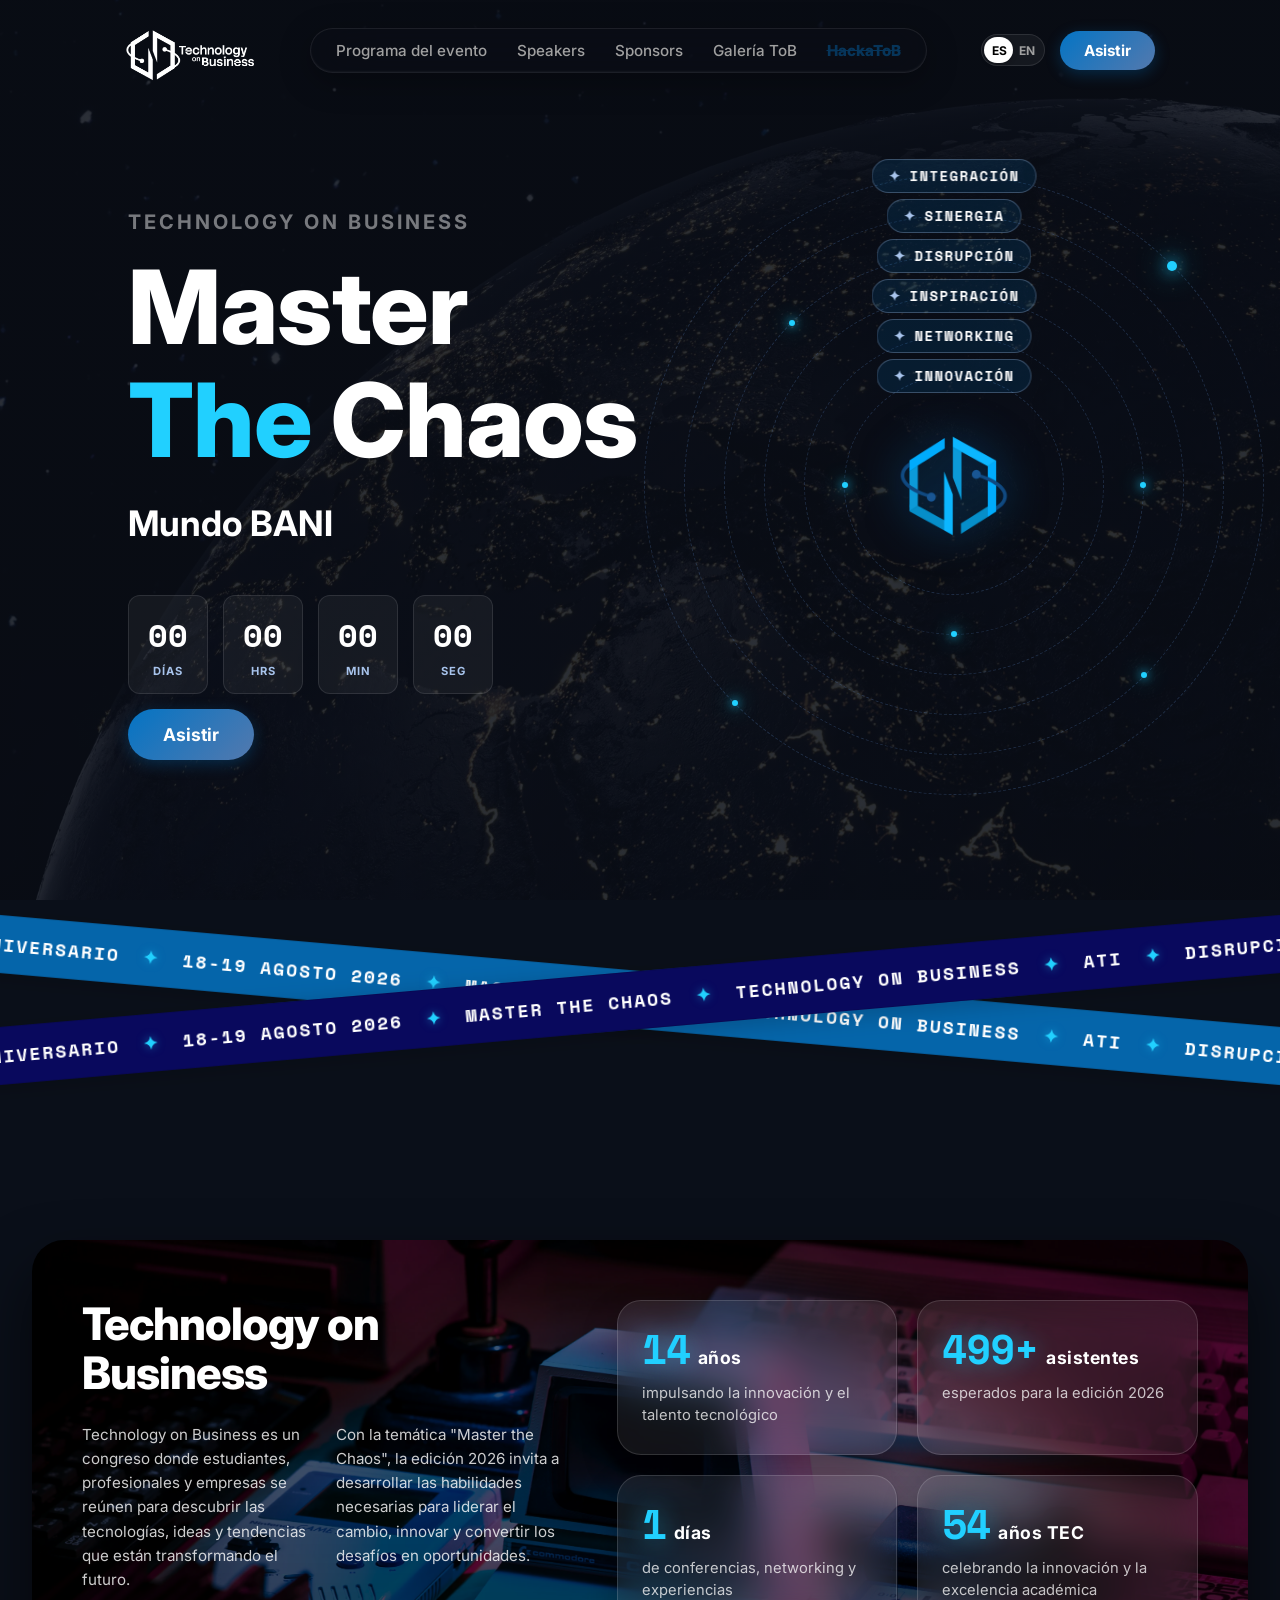
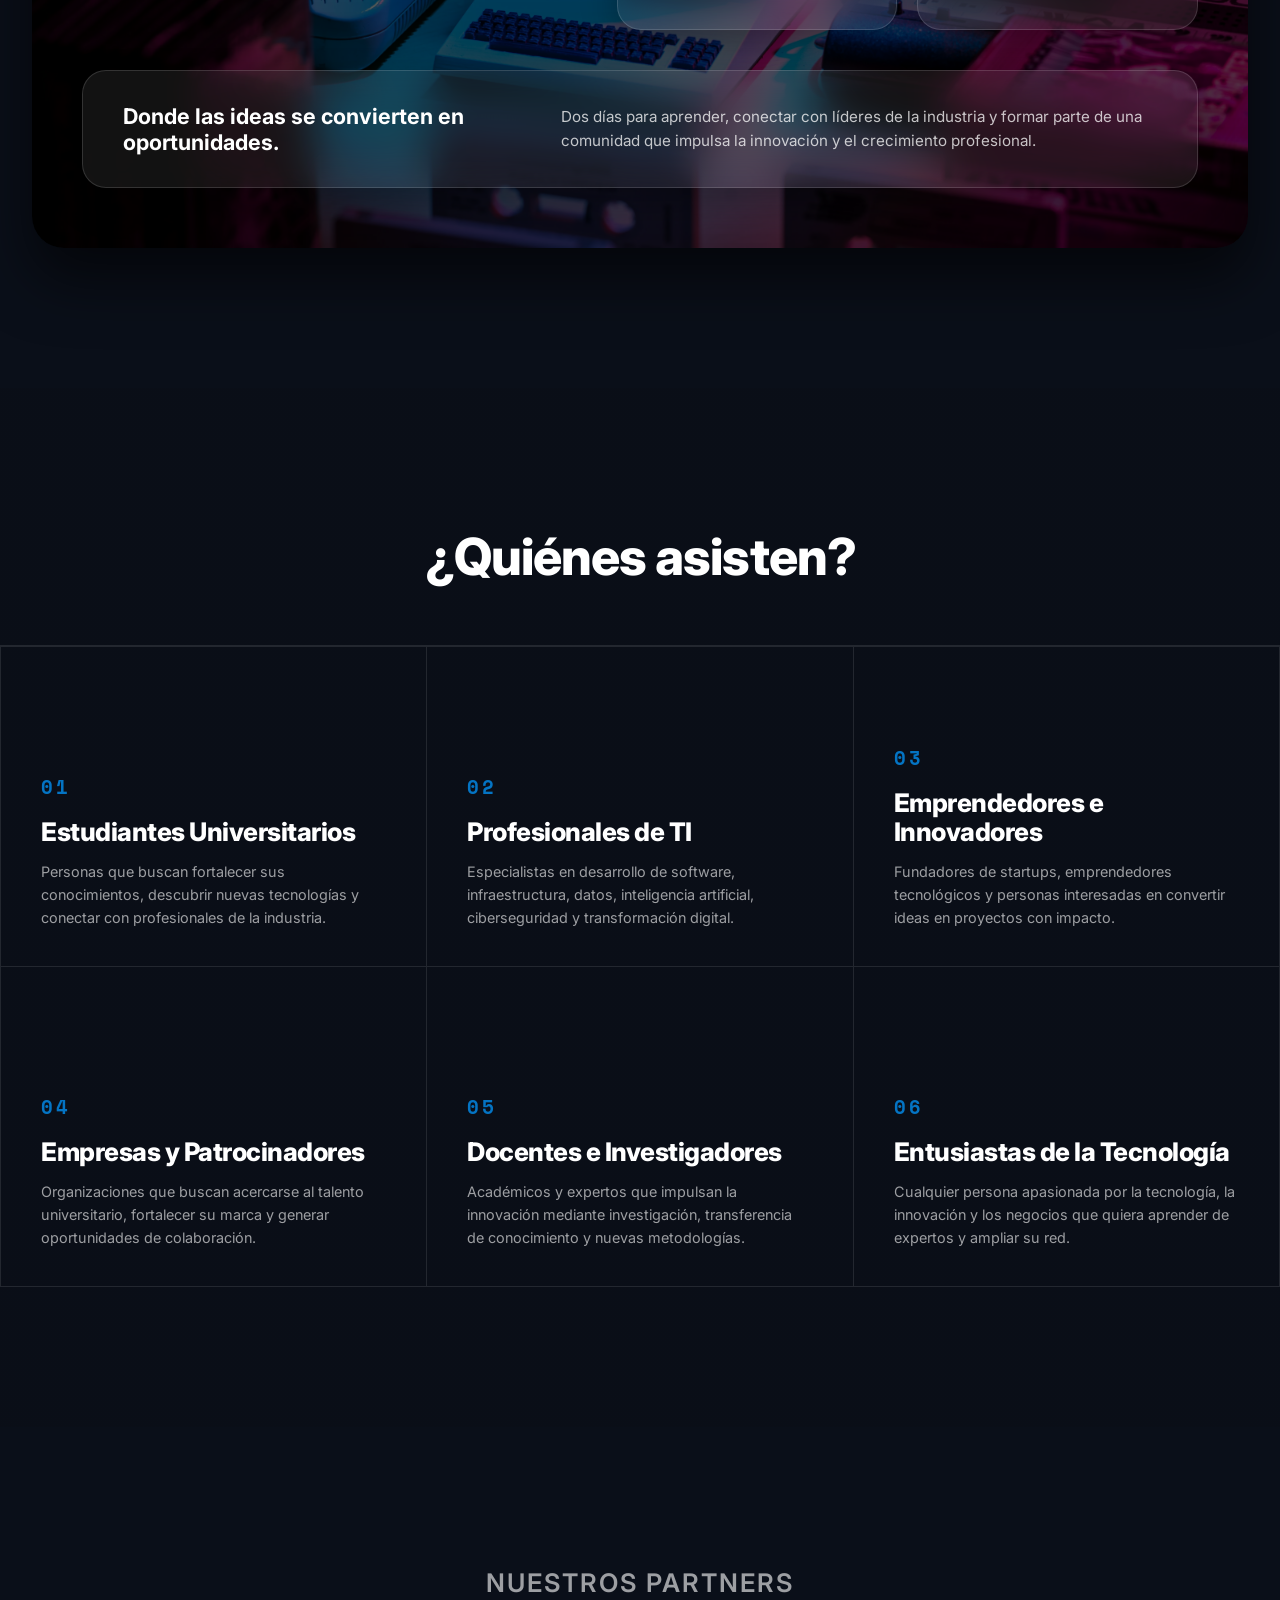
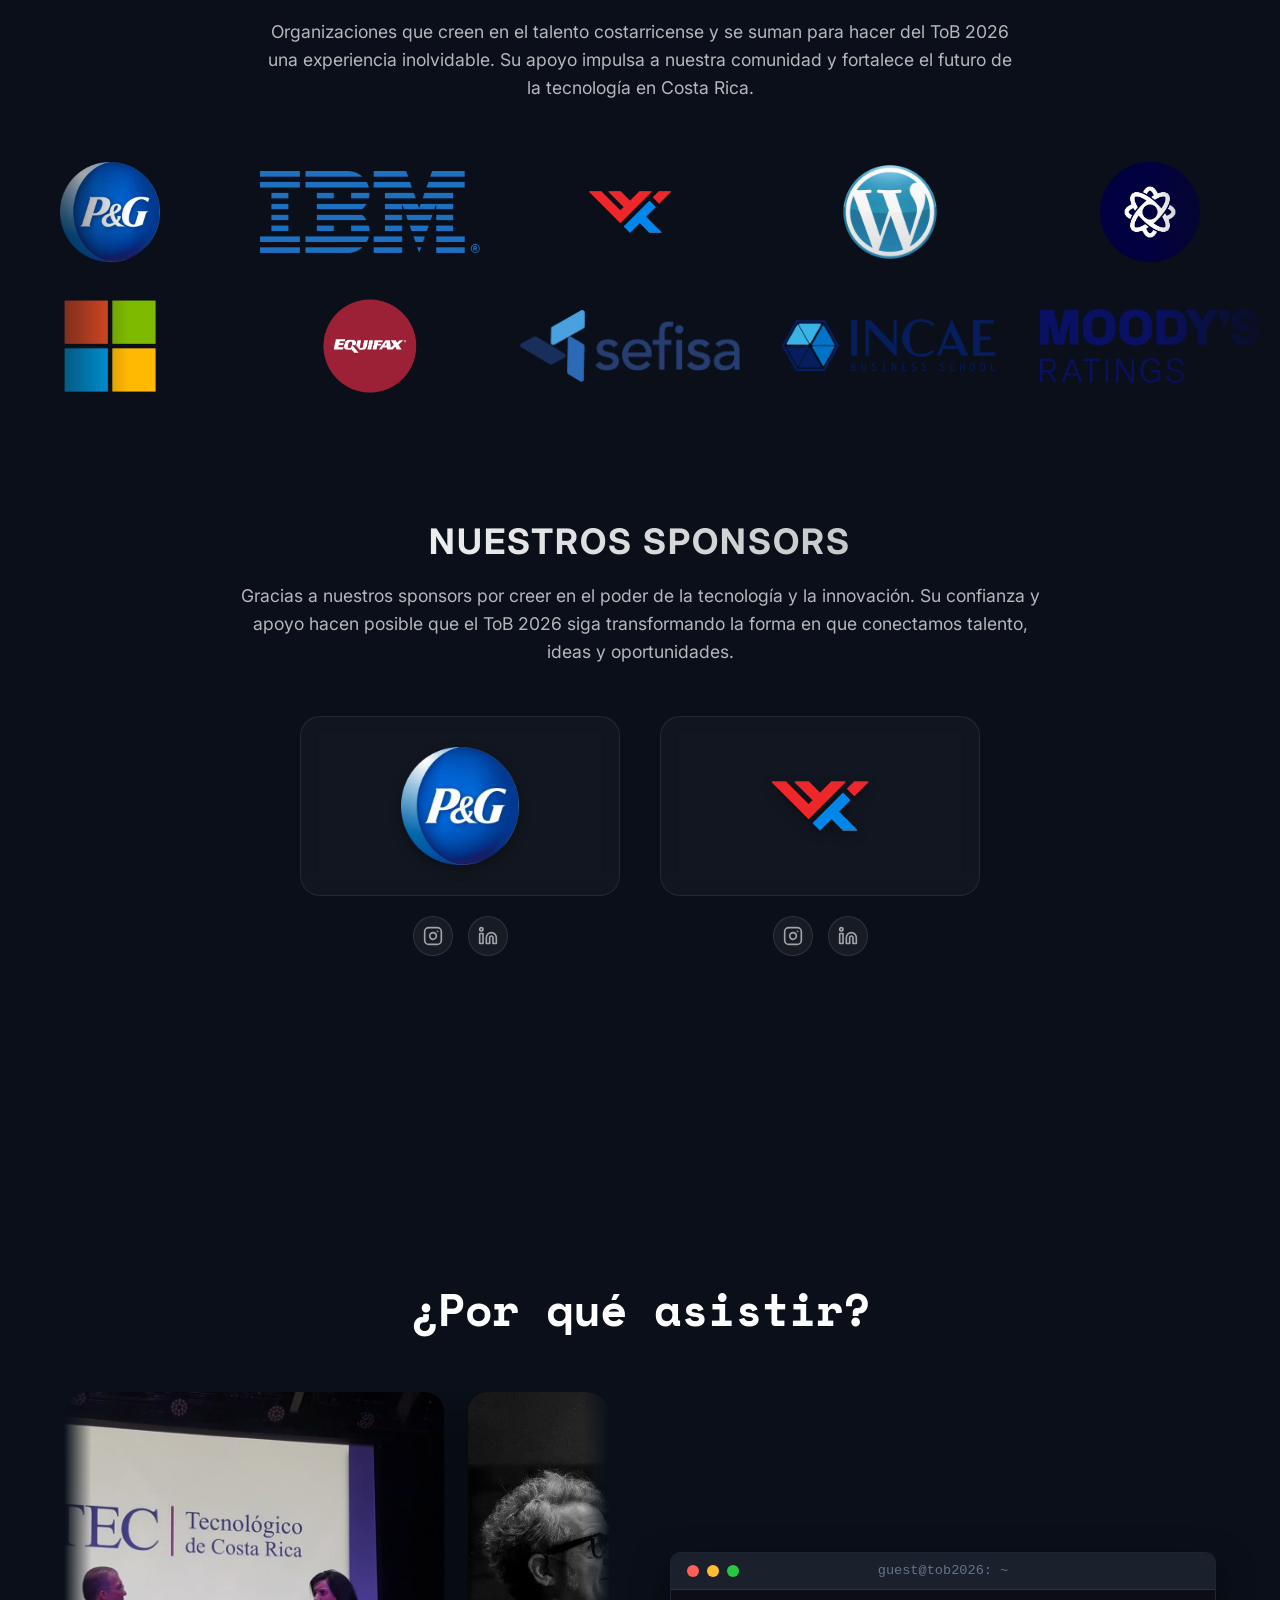
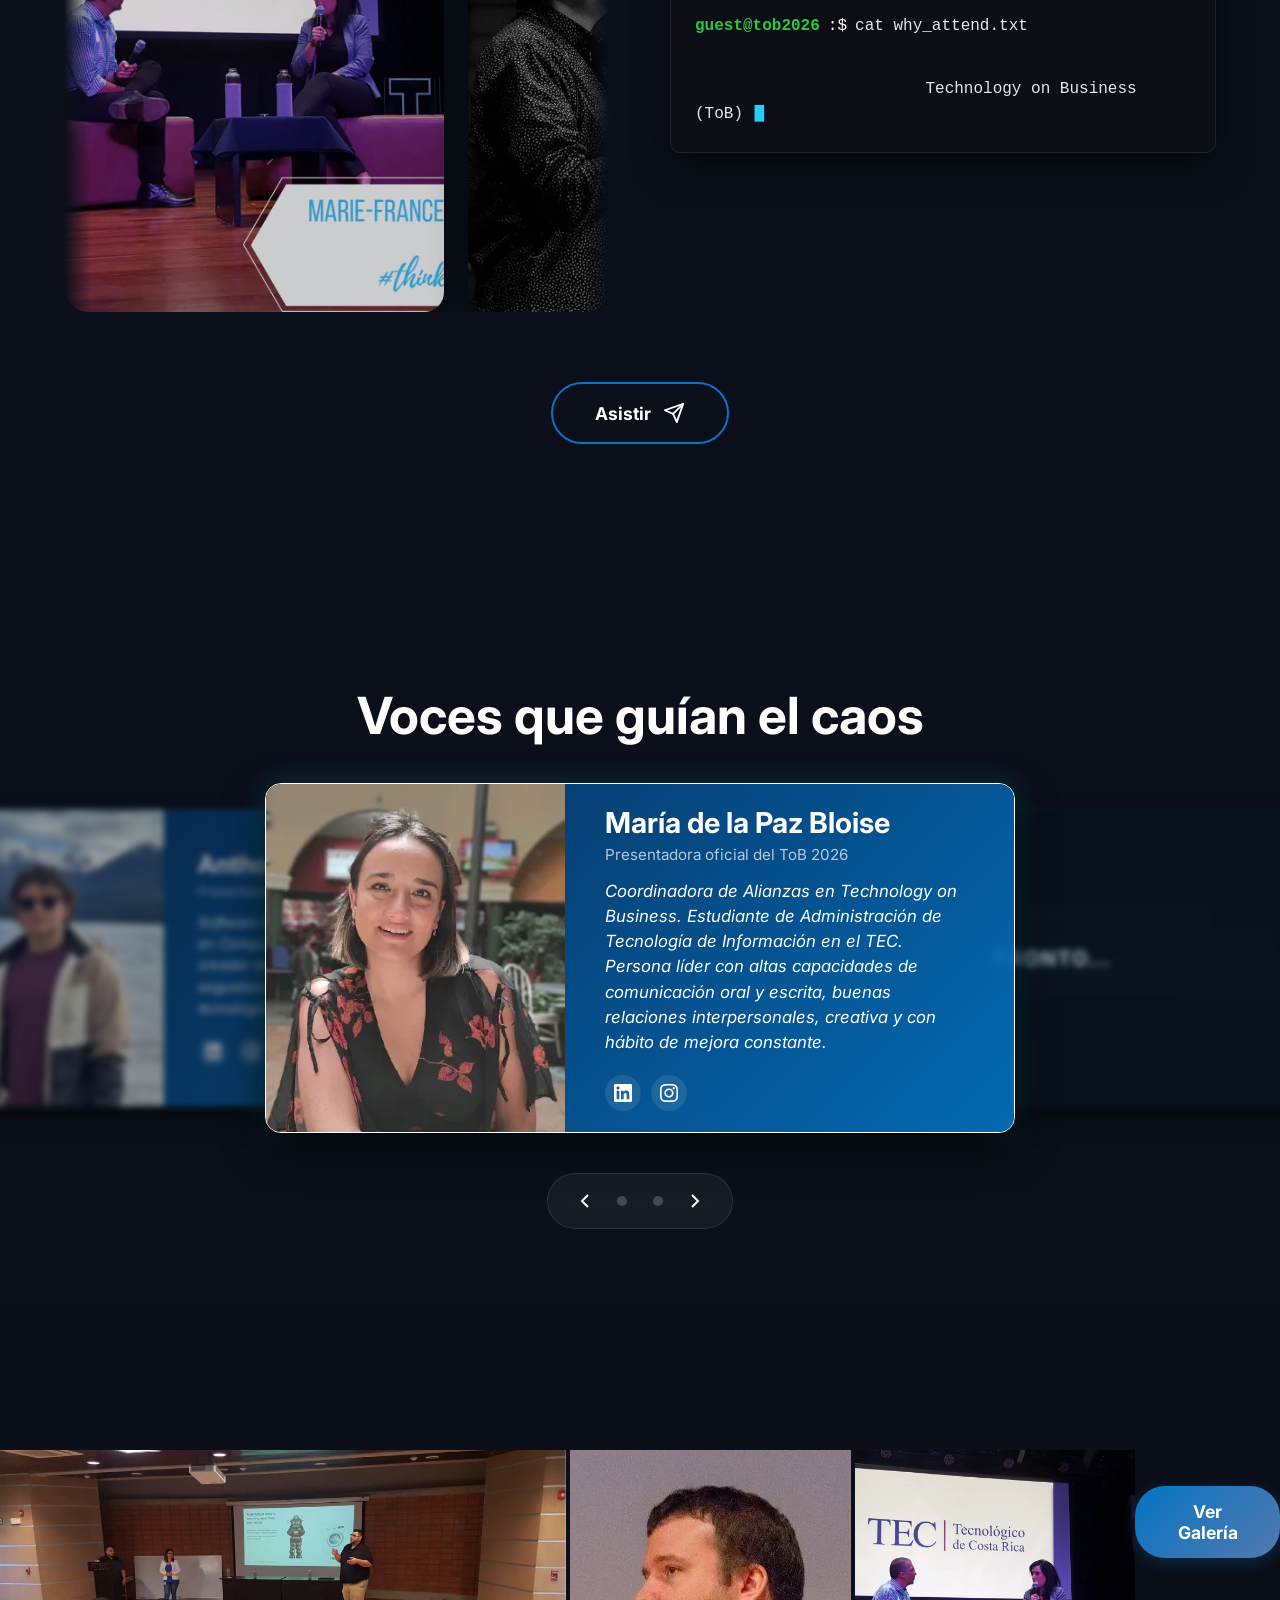
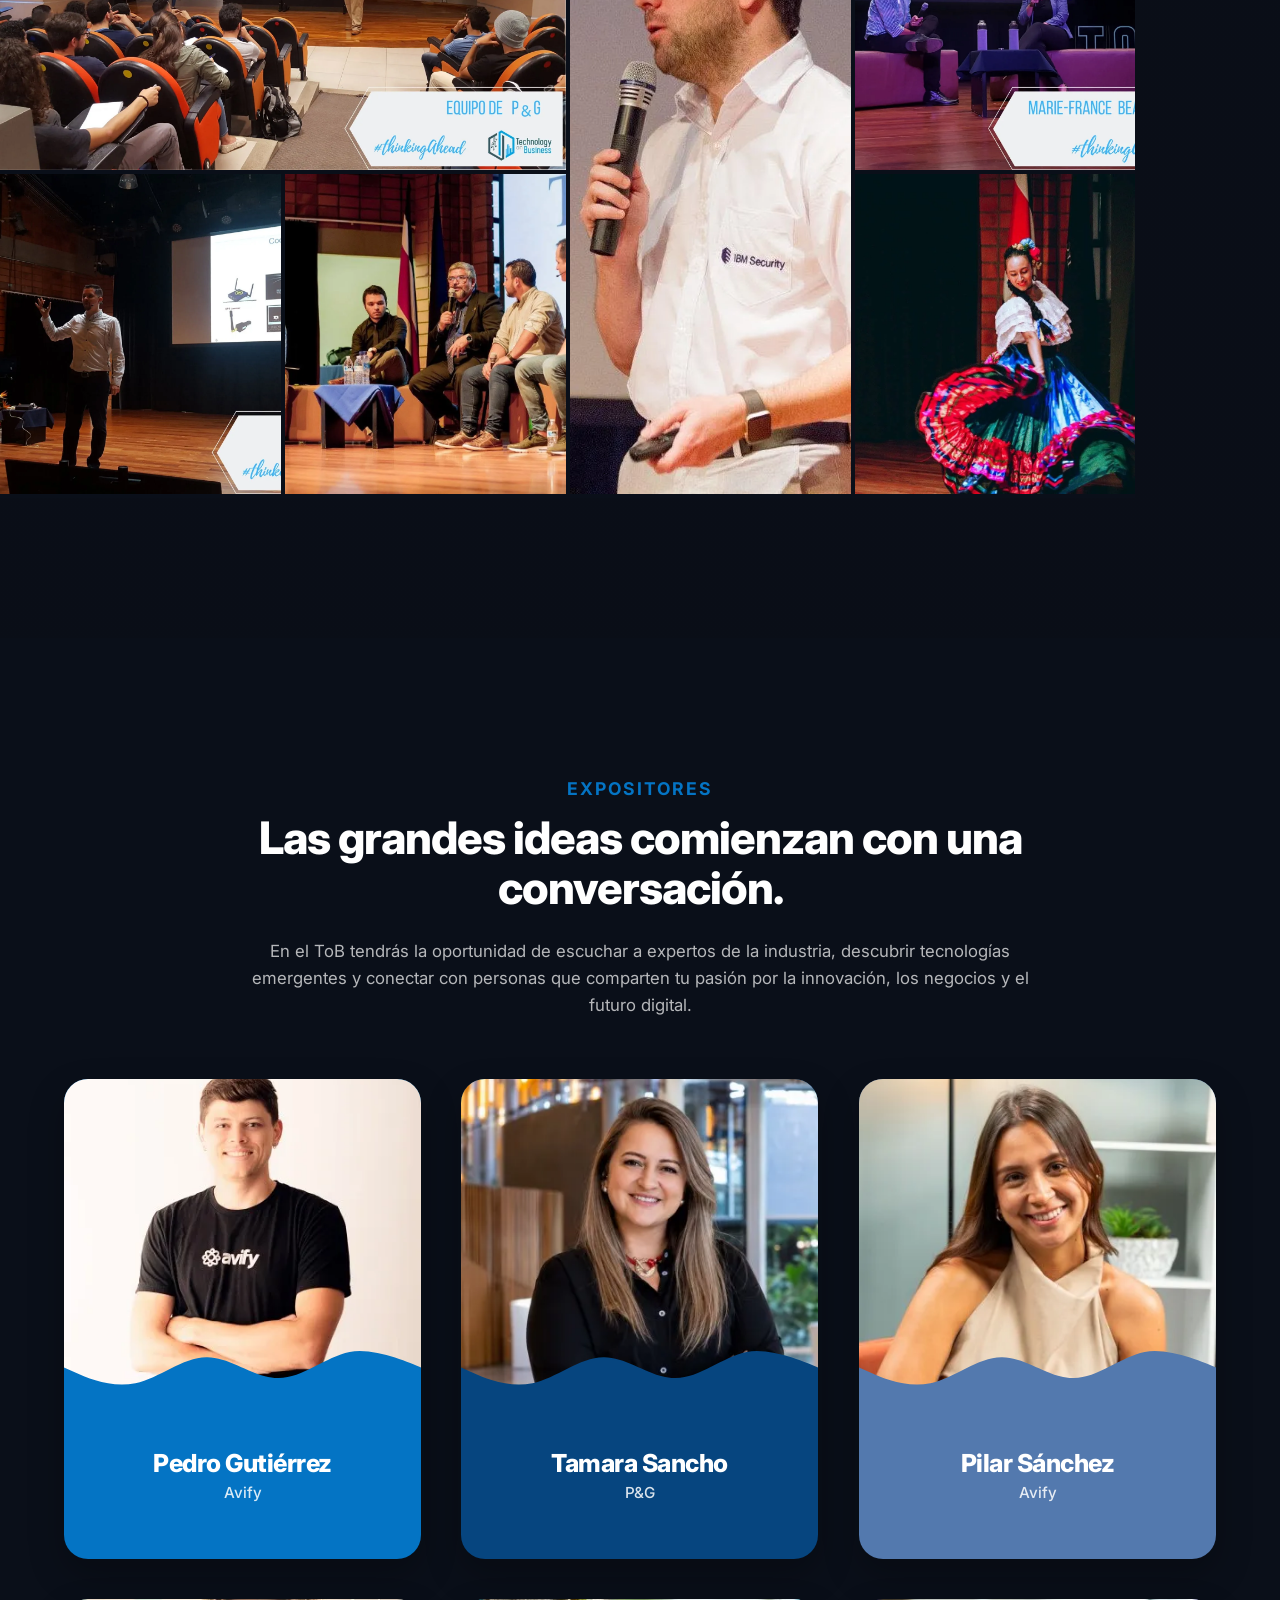
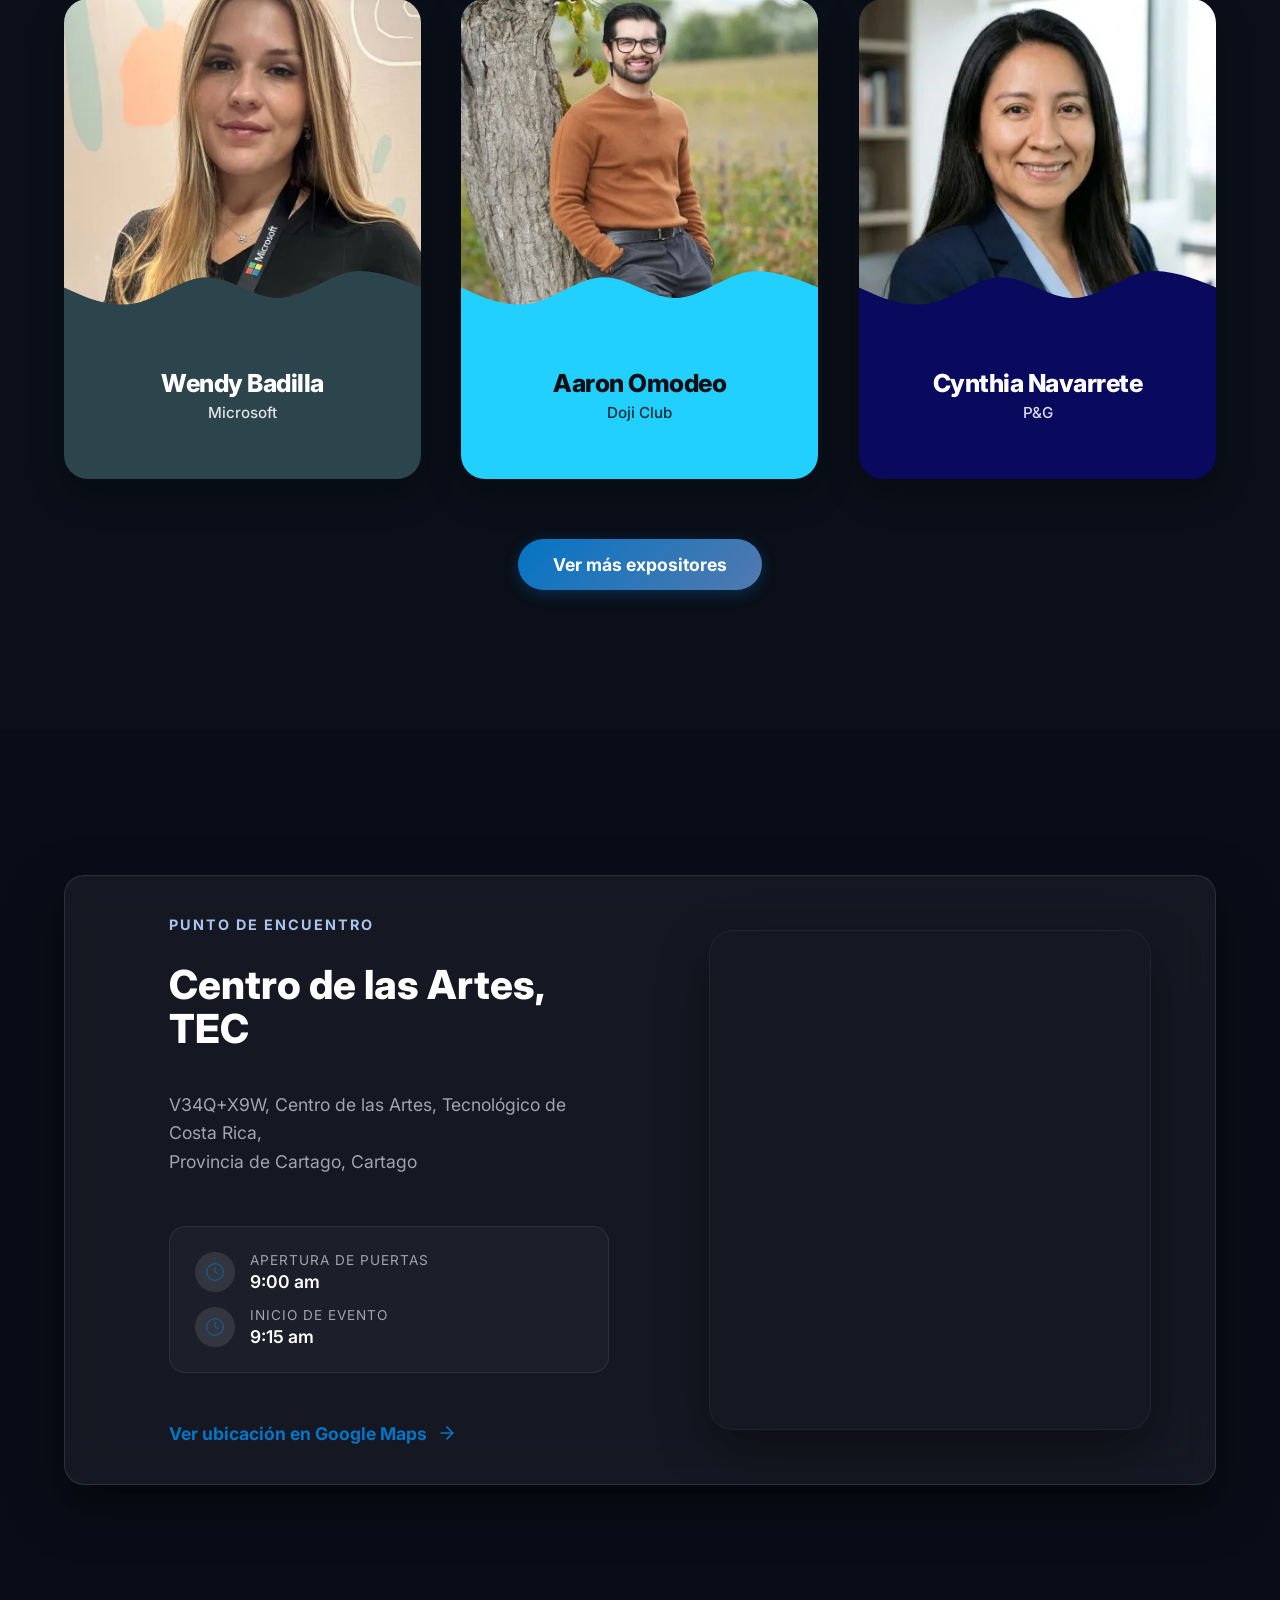
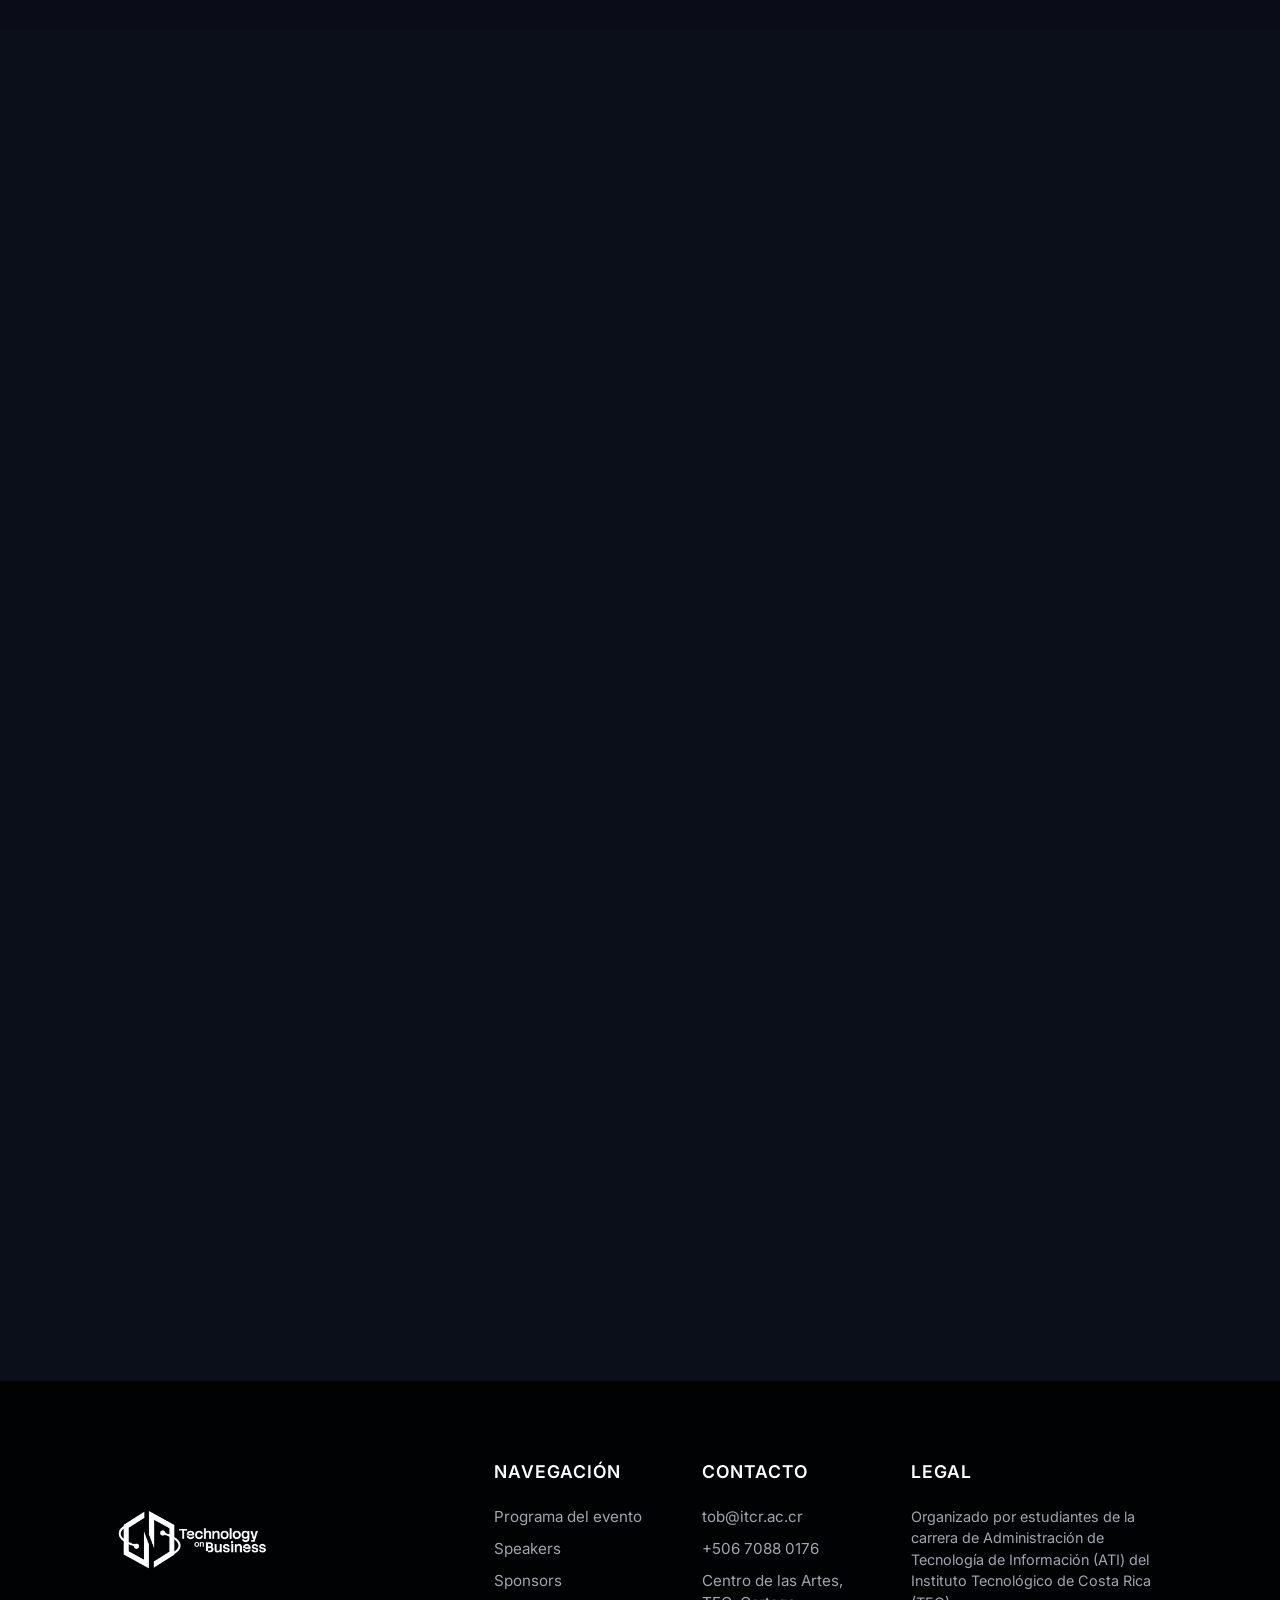
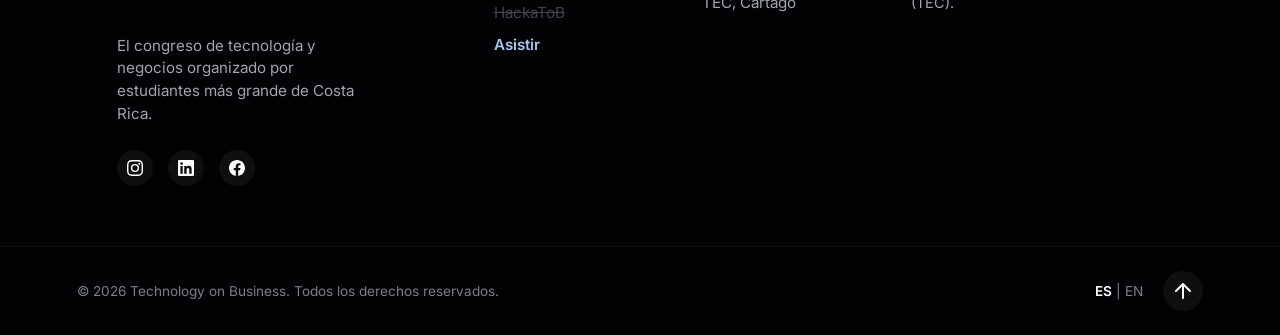
==== commit ca02f980: "Optimize for mobile, translate schedules, update images to webp, remove amazon logo" ====
--- a/main/index.html
+++ b/main/index.html
@@ -5,7 +5,7 @@
     <meta charset="UTF-8">
     <meta name="viewport" content="width=device-width, initial-scale=1.0">
     <title>ToB - Technology On Business</title>
-    <link rel="icon" type="image/png" href="../imagenes/Miniatura/Miniatura.png">
+    <link rel="icon" type="image/webp" href="../imagenes/Miniatura/Miniatura.webp">
     <link rel="stylesheet" href="style.css?v=2">
 </head>
 
@@ -13,7 +13,7 @@
 
     <!-- Pantalla de Carga -->
     <div id="loader-wrapper" class="loader-wrapper">
-        <img src="../imagenes/IsotipoColor.png" alt="Cargando ToB..." class="loader-logo">
+        <img src="../imagenes/IsotipoColor.webp" alt="Cargando ToB..." class="loader-logo" width="4096" height="4096">
     </div>
 
     <!-- Navbar -->
@@ -21,47 +21,57 @@
         <!-- Izquierda -->
         <div class="navbar-left">
             <a href="#" class="logo-link">
-                <img src="../imagenes/LogoTob.png" alt="Logo ToB" class="logo-img">
+                <img src="../imagenes/LogoTob.webp" alt="Logo ToB" class="logo-img" width="4096" height="4096">
             </a>
         </div>
 
         <!-- Centro -->
-        <div class="nav-item">
-            <a href="../programa/index.html" class="nav-link" data-i18n="nav_programa">Programa del evento</a>
-            <div class="dropdown-duna">
-                <div class="dropdown-content">
-                    <h4 data-i18n="nav_prog_title">Agenda completa</h4>
-                    <p data-i18n="nav_prog_desc">Descubre todas las charlas y talleres del ToB.</p>
-                </div>
-            </div>
-        </div>
-        <div class="nav-item">
-            <a href="../speakers/index.html" class="nav-link" data-i18n="nav_speakers">Speakers</a>
-            <div class="dropdown-duna">
-                <div class="dropdown-content">
-                    <h4 data-i18n="nav_speak_title">Nuestros Ponentes</h4>
-                    <p data-i18n="nav_speak_desc">Conoce a los expertos que liderarán el evento.</p>
-                </div>
-            </div>
-        </div>
-        <div class="nav-item">
-            <a href="#sponsors" class="nav-link" data-i18n="nav_sponsors">Sponsors</a>
-            <div class="dropdown-duna">
-                <div class="dropdown-content">
-                    <h4 data-i18n="nav_spon_title">Nuestros Aliados</h4>
-                    <p data-i18n="nav_spon_desc">Empresas que hacen posible este evento.</p>
-                </div>
-            </div>
-        </div>
-        <div class="nav-item">
-            <a href="#hackatob" class="nav-link highlight-link disabled-link" data-i18n="nav_hackatob">HackaToB</a>
-            <div class="dropdown-duna">
-                <div class="dropdown-content">
-                    <h4 data-i18n="nav_hack_title">Hackathon ToB</h4>
-                    <p data-i18n="nav_hack_desc">Muy pronto nuevas noticias.</p>
-                </div>
-            </div>
-        </div>
+        <div class="navbar-center">
+            <div class="nav-item">
+                <a href="../programa/index.html" class="nav-link" data-i18n="nav_programa">Programa del evento</a>
+                <div class="dropdown-duna">
+                    <div class="dropdown-content">
+                        <h4 data-i18n="nav_prog_title">Agenda completa</h4>
+                        <p data-i18n="nav_prog_desc">Descubre todas las charlas y talleres del ToB.</p>
+                    </div>
+                </div>
+            </div>
+            <div class="nav-item">
+                <a href="../speakers/index.html" class="nav-link" data-i18n="nav_speakers">Speakers</a>
+                <div class="dropdown-duna">
+                    <div class="dropdown-content">
+                        <h4 data-i18n="nav_speak_title">Nuestros Ponentes</h4>
+                        <p data-i18n="nav_speak_desc">Conoce a los expertos que liderarán el evento.</p>
+                    </div>
+                </div>
+            </div>
+            <div class="nav-item">
+                <a href="#sponsors" class="nav-link" data-i18n="nav_sponsors">Sponsors</a>
+                <div class="dropdown-duna">
+                    <div class="dropdown-content">
+                        <h4 data-i18n="nav_spon_title">Nuestros Aliados</h4>
+                        <p data-i18n="nav_spon_desc">Empresas que hacen posible este evento.</p>
+                    </div>
+                </div>
+            </div>
+            <div class="nav-item">
+                <a href="../galeria/index.html" class="nav-link" data-i18n="nav_gallery">Galería ToB</a>
+                <div class="dropdown-duna">
+                    <div class="dropdown-content">
+                        <h4 data-i18n="nav_gallery_title">Muy pronto...</h4>
+                        <p data-i18n="nav_gallery_desc">Revive los mejores momentos.</p>
+                    </div>
+                </div>
+            </div>
+            <div class="nav-item">
+                <a href="#hackatob" class="nav-link highlight-link disabled-link" data-i18n="nav_hackatob">HackaToB</a>
+                <div class="dropdown-duna">
+                    <div class="dropdown-content">
+                        <h4 data-i18n="nav_hack_title">Hackathon ToB</h4>
+                        <p data-i18n="nav_hack_desc">Muy pronto nuevas noticias.</p>
+                    </div>
+                </div>
+            </div>
         </div>
 
         <!-- Derecha -->
@@ -86,6 +96,7 @@
         <a href="../programa/index.html" class="mobile-link" data-i18n="nav_programa">Programa del evento</a>
         <a href="../speakers/index.html" class="mobile-link" data-i18n="nav_speakers">Speakers</a>
         <a href="#sponsors" class="mobile-link" data-i18n="nav_sponsors">Sponsors</a>
+        <a href="../galeria/index.html" class="mobile-link" data-i18n="nav_gallery">Galería ToB</a>
         <a href="#hackatob" class="mobile-link highlight-link disabled-link" data-i18n="nav_hackatob">HackaToB</a>
         <div class="mobile-actions">
             <div class="lang-selector" id="langToggleMobile" data-lang="ES">
@@ -142,7 +153,7 @@
             <div class="solar-system" id="solarSystem">
                 <!-- Logo Central (Sol) -->
                 <div class="sun" id="heroLogo">
-                    <img src="../imagenes/IsotipoColor.png" alt="ToB Isotipo" class="sun-img">
+                    <img src="../imagenes/IsotipoColor.webp" alt="ToB Isotipo" class="sun-img" width="4096" height="4096">
                 </div>
 
                 <!-- Órbitas y Planetas (6 palabras) -->
@@ -317,8 +328,8 @@
         <div class="wa-grid">
 
             <!-- TARJETA 1 — Estudiantes -->
-            <!-- IMAGEN DE FONDO: ../imagenes/WA/estudiantes.jpg -->
-            <article class="wa-card" style="--wa-bg: url('../imagenes/WA/estudiantes.jpg')">
+            <!-- IMAGEN DE FONDO: ../imagenes/WA/estudiantes.webp -->
+            <article class="wa-card" style="--wa-bg: url('../imagenes/WA/estudiantes.webp')">
                 <div class="wa-card-inner">
                     <span class="wa-card-num">01</span>
                     <h3 class="wa-card-title" data-i18n="wa_card1_title">Estudiantes Universitarios</h3>
@@ -329,8 +340,8 @@
             </article>
 
             <!-- TARJETA 2 — Profesionales TI -->
-            <!-- IMAGEN DE FONDO: ../imagenes/WA/profesionales.jpg -->
-            <article class="wa-card" style="--wa-bg: url('../imagenes/WA/profesionales.jpg')">
+            <!-- IMAGEN DE FONDO: ../imagenes/WA/profesionales.webp -->
+            <article class="wa-card" style="--wa-bg: url('../imagenes/WA/profesionales.webp')">
                 <div class="wa-card-inner">
                     <span class="wa-card-num">02</span>
                     <h3 class="wa-card-title" data-i18n="wa_card2_title">Profesionales de TI</h3>
@@ -341,8 +352,8 @@
             </article>
 
             <!-- TARJETA 3 — Emprendedores -->
-            <!-- IMAGEN DE FONDO: ../imagenes/WA/emprendedores.jpg -->
-            <article class="wa-card" style="--wa-bg: url('../imagenes/WA/emprendedores.jpg')">
+            <!-- IMAGEN DE FONDO: ../imagenes/WA/emprendedores.webp -->
+            <article class="wa-card" style="--wa-bg: url('../imagenes/WA/emprendedores.webp')">
                 <div class="wa-card-inner">
                     <span class="wa-card-num">03</span>
                     <h3 class="wa-card-title" data-i18n="wa_card3_title">Emprendedores e Innovadores</h3>
@@ -353,8 +364,8 @@
             </article>
 
             <!-- TARJETA 4 — Empresas -->
-            <!-- IMAGEN DE FONDO: ../imagenes/WA/empresas.jpg -->
-            <article class="wa-card" style="--wa-bg: url('../imagenes/WA/empresas.jpg')">
+            <!-- IMAGEN DE FONDO: ../imagenes/WA/empresas.webp -->
+            <article class="wa-card" style="--wa-bg: url('../imagenes/WA/empresas.webp')">
                 <div class="wa-card-inner">
                     <span class="wa-card-num">04</span>
                     <h3 class="wa-card-title" data-i18n="wa_card4_title">Empresas y Patrocinadores</h3>
@@ -365,8 +376,8 @@
             </article>
 
             <!-- TARJETA 5 — Docentes -->
-            <!-- IMAGEN DE FONDO: ../imagenes/WA/docentes.jpg -->
-            <article class="wa-card" style="--wa-bg: url('../imagenes/WA/docentes.jpg')">
+            <!-- IMAGEN DE FONDO: ../imagenes/WA/docentes.webp -->
+            <article class="wa-card" style="--wa-bg: url('../imagenes/WA/docentes.webp')">
                 <div class="wa-card-inner">
                     <span class="wa-card-num">05</span>
                     <h3 class="wa-card-title" data-i18n="wa_card5_title">Docentes e Investigadores</h3>
@@ -377,8 +388,8 @@
             </article>
 
             <!-- TARJETA 6 — Entusiastas -->
-            <!-- IMAGEN DE FONDO: ../imagenes/WA/entusiastas.jpg -->
-            <article class="wa-card" style="--wa-bg: url('../imagenes/WA/entusiastas.jpg')">
+            <!-- IMAGEN DE FONDO: ../imagenes/WA/entusiastas.webp -->
+            <article class="wa-card" style="--wa-bg: url('../imagenes/WA/entusiastas.webp')">
                 <div class="wa-card-inner">
                     <span class="wa-card-num">06</span>
                     <h3 class="wa-card-title" data-i18n="wa_card6_title">Entusiastas de la Tecnología</h3>
@@ -394,7 +405,7 @@
     <!-- Sponsors (Vitrina De Logos) -->
     <section id="sponsors" class="sponsors-section">
         <h3 class="sponsors-title" data-i18n="sponsors_title">Nuestros Partners</h3>
-        <p class="sponsors-text">
+        <p class="sponsors-text" data-i18n="sponsors_text">
             Organizaciones que creen en el talento costarricense y se suman para hacer del ToB 2026 una experiencia
             inolvidable. Su apoyo impulsa a nuestra comunidad y fortalece el futuro de la tecnología en Costa Rica.
         </p>
@@ -404,34 +415,22 @@
             <div class="sponsors-marquee marquee-left">
                 <div class="sponsors-track">
                     <!-- Set 1 (patrocinadores 01-06) -->
-                    <a href="https://us.pg.com" target="_blank" rel="noopener"><img
-                            src="../imagenes/patrocinadores/patrocinador01.png" alt="P&G" class="sponsor-logo"></a>
-                    <a href="https://www.ibm.com" target="_blank" rel="noopener"><img
-                            src="../imagenes/patrocinadores/patrocinador02.png" alt="IBM" class="sponsor-logo"></a>
-                    <a href="https://www.wwt.com" target="_blank" rel="noopener"><img
-                            src="../imagenes/patrocinadores/patrocinador03.png" alt="WWT" class="sponsor-logo"></a>
-                    <a href="https://wordpress.com" target="_blank" rel="noopener"><img
-                            src="../imagenes/patrocinadores/patrocinador04.png" alt="WordPress"
-                            class="sponsor-logo"></a>
-                    <a href="https://avify.com" target="_blank" rel="noopener"><img
-                            src="../imagenes/patrocinadores/patrocinador05.png" alt="Avify" class="sponsor-logo"></a>
-                    <a href="https://www.kyndryl.com" target="_blank" rel="noopener"><img
-                            src="../imagenes/patrocinadores/patrocinador06.png" alt="Kyndryl" class="sponsor-logo"></a>
+                    <a href="https://us.pg.com" target="_blank" rel="noopener"><img src="../imagenes/patrocinadores/patrocinador01.webp" alt="P&G" class="sponsor-logo" loading="lazy" width="600" height="300"></a>
+                    <a href="https://www.ibm.com" target="_blank" rel="noopener"><img src="../imagenes/patrocinadores/patrocinador02.webp" alt="IBM" class="sponsor-logo" loading="lazy" width="1280" height="478"></a>
+                    <a href="https://www.wwt.com" target="_blank" rel="noopener"><img src="../imagenes/patrocinadores/patrocinador03.webp" alt="WWT" class="sponsor-logo" loading="lazy" width="200" height="200"></a>
+                    <a href="https://wordpress.com" target="_blank" rel="noopener"><img src="../imagenes/patrocinadores/patrocinador04.webp" alt="WordPress"
+                            class="sponsor-logo" loading="lazy" width="2000" height="2000"></a>
+                    <a href="https://avify.com" target="_blank" rel="noopener"><img src="../imagenes/patrocinadores/patrocinador05.webp" alt="Avify" class="sponsor-logo" loading="lazy" width="2852" height="2853"></a>
+                    <a href="https://www.kyndryl.com" target="_blank" rel="noopener"><img src="../imagenes/patrocinadores/patrocinador06.webp" alt="Kyndryl" class="sponsor-logo" loading="lazy" width="1098" height="576"></a>
 
                     <!-- Duplicado del Set 1 para el loop infinito -->
-                    <a href="https://us.pg.com" target="_blank" rel="noopener"><img
-                            src="../imagenes/patrocinadores/patrocinador01.png" alt="P&G" class="sponsor-logo"></a>
-                    <a href="https://www.ibm.com" target="_blank" rel="noopener"><img
-                            src="../imagenes/patrocinadores/patrocinador02.png" alt="IBM" class="sponsor-logo"></a>
-                    <a href="https://www.wwt.com" target="_blank" rel="noopener"><img
-                            src="../imagenes/patrocinadores/patrocinador03.png" alt="WWT" class="sponsor-logo"></a>
-                    <a href="https://wordpress.com" target="_blank" rel="noopener"><img
-                            src="../imagenes/patrocinadores/patrocinador04.png" alt="WordPress"
-                            class="sponsor-logo"></a>
-                    <a href="https://avify.com" target="_blank" rel="noopener"><img
-                            src="../imagenes/patrocinadores/patrocinador05.png" alt="Avify" class="sponsor-logo"></a>
-                    <a href="https://www.kyndryl.com" target="_blank" rel="noopener"><img
-                            src="../imagenes/patrocinadores/patrocinador06.png" alt="Kyndryl" class="sponsor-logo"></a>
+                    <a href="https://us.pg.com" target="_blank" rel="noopener"><img src="../imagenes/patrocinadores/patrocinador01.webp" alt="P&G" class="sponsor-logo" loading="lazy" width="600" height="300"></a>
+                    <a href="https://www.ibm.com" target="_blank" rel="noopener"><img src="../imagenes/patrocinadores/patrocinador02.webp" alt="IBM" class="sponsor-logo" loading="lazy" width="1280" height="478"></a>
+                    <a href="https://www.wwt.com" target="_blank" rel="noopener"><img src="../imagenes/patrocinadores/patrocinador03.webp" alt="WWT" class="sponsor-logo" loading="lazy" width="200" height="200"></a>
+                    <a href="https://wordpress.com" target="_blank" rel="noopener"><img src="../imagenes/patrocinadores/patrocinador04.webp" alt="WordPress"
+                            class="sponsor-logo" loading="lazy" width="2000" height="2000"></a>
+                    <a href="https://avify.com" target="_blank" rel="noopener"><img src="../imagenes/patrocinadores/patrocinador05.webp" alt="Avify" class="sponsor-logo" loading="lazy" width="2852" height="2853"></a>
+                    <a href="https://www.kyndryl.com" target="_blank" rel="noopener"><img src="../imagenes/patrocinadores/patrocinador06.webp" alt="Kyndryl" class="sponsor-logo" loading="lazy" width="1098" height="576"></a>
                 </div>
             </div>
 
@@ -439,46 +438,34 @@
             <div class="sponsors-marquee marquee-right">
                 <div class="sponsors-track">
                     <!-- Set 2 (patrocinadores 07-12) -->
-                    <a href="https://www.microsoft.com" target="_blank" rel="noopener"><img
-                            src="../imagenes/patrocinadores/patrocinador07.png" alt="Microsoft"
-                            class="sponsor-logo"></a>
-                    <a href="https://www.equifax.com" target="_blank" rel="noopener"><img
-                            src="../imagenes/patrocinadores/patrocinador08.png" alt="Equifax" class="sponsor-logo"></a>
-                    <a href="https://www.aboutamazon.com" target="_blank" rel="noopener"><img
-                            src="../imagenes/patrocinadores/patrocinador09.png" alt="Amazon" class="sponsor-logo"></a>
-                    <a href="https://sefisa.com" target="_blank" rel="noopener"><img
-                            src="../imagenes/patrocinadores/patrocinador10.png" alt="Sefisa" class="sponsor-logo"></a>
-                    <a href="https://www.incae.edu" target="_blank" rel="noopener"><img
-                            src="../imagenes/patrocinadores/patrocinador11.png" alt="INCAE Business School"
-                            class="sponsor-logo"></a>
-                    <a href="https://www.moodys.com" target="_blank" rel="noopener"><img
-                            src="../imagenes/patrocinadores/patrocinador12.png" alt="Moody's Ratings"
-                            class="sponsor-logo"></a>
+                    <a href="https://www.microsoft.com" target="_blank" rel="noopener"><img src="../imagenes/patrocinadores/patrocinador07.webp" alt="Microsoft"
+                            class="sponsor-logo" loading="lazy" width="200" height="200"></a>
+                    <a href="https://www.equifax.com" target="_blank" rel="noopener"><img src="../imagenes/patrocinadores/patrocinador08.webp" alt="Equifax" class="sponsor-logo" loading="lazy" width="697" height="344"></a>
+
+                    <a href="https://sefisa.com" target="_blank" rel="noopener"><img src="../imagenes/patrocinadores/patrocinador10.webp" alt="Sefisa" class="sponsor-logo" loading="lazy" width="447" height="145"></a>
+                    <a href="https://www.incae.edu" target="_blank" rel="noopener"><img src="../imagenes/patrocinadores/patrocinador11.webp" alt="INCAE Business School"
+                            class="sponsor-logo" loading="lazy" width="1044" height="281"></a>
+                    <a href="https://www.moodys.com" target="_blank" rel="noopener"><img src="../imagenes/patrocinadores/patrocinador12.webp" alt="Moody's Ratings"
+                            class="sponsor-logo" loading="lazy" width="1198" height="400"></a>
 
                     <!-- Duplicado del Set 2 para el loop infinito -->
-                    <a href="https://www.microsoft.com" target="_blank" rel="noopener"><img
-                            src="../imagenes/patrocinadores/patrocinador07.png" alt="Microsoft"
-                            class="sponsor-logo"></a>
-                    <a href="https://www.equifax.com" target="_blank" rel="noopener"><img
-                            src="../imagenes/patrocinadores/patrocinador08.png" alt="Equifax" class="sponsor-logo"></a>
-                    <a href="https://www.aboutamazon.com" target="_blank" rel="noopener"><img
-                            src="../imagenes/patrocinadores/patrocinador09.png" alt="Amazon" class="sponsor-logo"></a>
-                    <a href="https://sefisa.com" target="_blank" rel="noopener"><img
-                            src="../imagenes/patrocinadores/patrocinador10.png" alt="Sefisa" class="sponsor-logo"></a>
-                    <a href="https://www.incae.edu" target="_blank" rel="noopener"><img
-                            src="../imagenes/patrocinadores/patrocinador11.png" alt="INCAE Business School"
-                            class="sponsor-logo"></a>
-                    <a href="https://www.moodys.com" target="_blank" rel="noopener"><img
-                            src="../imagenes/patrocinadores/patrocinador12.png" alt="Moody's Ratings"
-                            class="sponsor-logo"></a>
+                    <a href="https://www.microsoft.com" target="_blank" rel="noopener"><img src="../imagenes/patrocinadores/patrocinador07.webp" alt="Microsoft"
+                            class="sponsor-logo" loading="lazy" width="200" height="200"></a>
+                    <a href="https://www.equifax.com" target="_blank" rel="noopener"><img src="../imagenes/patrocinadores/patrocinador08.webp" alt="Equifax" class="sponsor-logo" loading="lazy" width="697" height="344"></a>
+
+                    <a href="https://sefisa.com" target="_blank" rel="noopener"><img src="../imagenes/patrocinadores/patrocinador10.webp" alt="Sefisa" class="sponsor-logo" loading="lazy" width="447" height="145"></a>
+                    <a href="https://www.incae.edu" target="_blank" rel="noopener"><img src="../imagenes/patrocinadores/patrocinador11.webp" alt="INCAE Business School"
+                            class="sponsor-logo" loading="lazy" width="1044" height="281"></a>
+                    <a href="https://www.moodys.com" target="_blank" rel="noopener"><img src="../imagenes/patrocinadores/patrocinador12.webp" alt="Moody's Ratings"
+                            class="sponsor-logo" loading="lazy" width="1198" height="400"></a>
                 </div>
             </div>
         </div>
 
         <!-- Sección Nuestros Sponsors -->
         <div class="main-sponsors-section">
-            <h3 class="main-sponsors-title">Nuestros Sponsors</h3>
-            <p class="main-sponsors-text">
+            <h3 class="main-sponsors-title" data-i18n="main_spon_title">Nuestros Sponsors</h3>
+            <p class="main-sponsors-text" data-i18n="main_spon_text">
                 Gracias a nuestros sponsors por creer en el poder de la tecnología y la innovación.
                 Su confianza y apoyo hacen posible que el ToB 2026 siga transformando la forma en que conectamos
                 talento, ideas y oportunidades.
@@ -488,7 +475,7 @@
                 <div class="main-sponsor-item">
                     <div class="main-sponsor-card">
                         <div class="main-sponsor-glow"></div>
-                        <img src="../imagenes/patrocinadores/sponsors/imagen01.jpg" alt="P&G" class="main-sponsor-img">
+                        <img src="../imagenes/patrocinadores/sponsors/imagen01.webp" alt="P&G" class="main-sponsor-img" loading="lazy" width="600" height="300">
                     </div>
                     <div class="main-sponsor-socials">
                         <a href="https://www.instagram.com/pgcareerscr/" target="_blank" rel="noopener"
@@ -519,7 +506,7 @@
                 <div class="main-sponsor-item">
                     <div class="main-sponsor-card">
                         <div class="main-sponsor-glow"></div>
-                        <img src="../imagenes/patrocinadores/sponsors/imagen02.jpg" alt="WWT" class="main-sponsor-img">
+                        <img src="../imagenes/patrocinadores/sponsors/imagen02.webp" alt="WWT" class="main-sponsor-img" loading="lazy" width="200" height="200">
                     </div>
                     <div class="main-sponsor-socials">
                         <a href="https://www.instagram.com/wwt_inc/" target="_blank" rel="noopener"
@@ -558,22 +545,22 @@
             <div class="why-attend-visual">
                 <div class="why-slider-track">
                     <!-- Set original de 7 imágenes -->
-                    <img src="../imagenes/WhyAttend/imageWhyAttend01.jpg" alt="ToB 2026 1" class="why-slide-img">
-                    <img src="../imagenes/WhyAttend/imageWhyAttend02.jpg" alt="ToB 2026 2" class="why-slide-img">
-                    <img src="../imagenes/WhyAttend/imageWhyAttend03.jpg" alt="ToB 2026 3" class="why-slide-img">
-                    <img src="../imagenes/WhyAttend/imageWhyAttend04.jpg" alt="ToB 2026 4" class="why-slide-img">
-                    <img src="../imagenes/WhyAttend/imageWhyAttend05.jpg" alt="ToB 2026 5" class="why-slide-img">
-                    <img src="../imagenes/WhyAttend/imageWhyAttend06.jpg" alt="ToB 2026 6" class="why-slide-img">
-                    <img src="../imagenes/WhyAttend/imageWhyAttend07.jpg" alt="ToB 2026 7" class="why-slide-img">
+                    <img src="../imagenes/WhyAttend/imageWhyAttend01.webp" alt="ToB 2026 1" class="why-slide-img" loading="lazy" width="2048" height="1152">
+                    <img src="../imagenes/WhyAttend/imageWhyAttend02.webp" alt="ToB 2026 2" class="why-slide-img" loading="lazy" width="1247" height="832">
+                    <img src="../imagenes/WhyAttend/imageWhyAttend03.webp" alt="ToB 2026 3" class="why-slide-img" loading="lazy" width="813" height="1260">
+                    <img src="../imagenes/WhyAttend/imageWhyAttend04.webp" alt="ToB 2026 4" class="why-slide-img" loading="lazy" width="2048" height="1365">
+                    <img src="../imagenes/WhyAttend/imageWhyAttend05.webp" alt="ToB 2026 5" class="why-slide-img" loading="lazy" width="1280" height="609">
+                    <img src="../imagenes/WhyAttend/imageWhyAttend06.webp" alt="ToB 2026 6" class="why-slide-img" loading="lazy" width="680" height="510">
+                    <img src="../imagenes/WhyAttend/imageWhyAttend07.webp" alt="ToB 2026 7" class="why-slide-img" loading="lazy" width="2048" height="1152">
 
                     <!-- Set duplicado para el loop continuo sin cortes -->
-                    <img src="../imagenes/WhyAttend/imageWhyAttend01.jpg" alt="ToB 2026 1" class="why-slide-img">
-                    <img src="../imagenes/WhyAttend/imageWhyAttend02.jpg" alt="ToB 2026 2" class="why-slide-img">
-                    <img src="../imagenes/WhyAttend/imageWhyAttend03.jpg" alt="ToB 2026 3" class="why-slide-img">
-                    <img src="../imagenes/WhyAttend/imageWhyAttend04.jpg" alt="ToB 2026 4" class="why-slide-img">
-                    <img src="../imagenes/WhyAttend/imageWhyAttend05.jpg" alt="ToB 2026 5" class="why-slide-img">
-                    <img src="../imagenes/WhyAttend/imageWhyAttend06.jpg" alt="ToB 2026 6" class="why-slide-img">
-                    <img src="../imagenes/WhyAttend/imageWhyAttend07.jpg" alt="ToB 2026 7" class="why-slide-img">
+                    <img src="../imagenes/WhyAttend/imageWhyAttend01.webp" alt="ToB 2026 1" class="why-slide-img" loading="lazy" width="2048" height="1152">
+                    <img src="../imagenes/WhyAttend/imageWhyAttend02.webp" alt="ToB 2026 2" class="why-slide-img" loading="lazy" width="1247" height="832">
+                    <img src="../imagenes/WhyAttend/imageWhyAttend03.webp" alt="ToB 2026 3" class="why-slide-img" loading="lazy" width="813" height="1260">
+                    <img src="../imagenes/WhyAttend/imageWhyAttend04.webp" alt="ToB 2026 4" class="why-slide-img" loading="lazy" width="2048" height="1365">
+                    <img src="../imagenes/WhyAttend/imageWhyAttend05.webp" alt="ToB 2026 5" class="why-slide-img" loading="lazy" width="1280" height="609">
+                    <img src="../imagenes/WhyAttend/imageWhyAttend06.webp" alt="ToB 2026 6" class="why-slide-img" loading="lazy" width="680" height="510">
+                    <img src="../imagenes/WhyAttend/imageWhyAttend07.webp" alt="ToB 2026 7" class="why-slide-img" loading="lazy" width="2048" height="1152">
                 </div>
             </div>
 
@@ -644,22 +631,26 @@
     <section id="galeria" class="gallery-section">
         <div class="mosaic-grid">
             <!-- FOTO 1: Ancha superior (ocupa columnas 1 y 2) -->
-            <img src="../imagenes/galeria-tob/foto-01.jpg" alt="ToB Edición Anterior" class="mosaic-item foto-1">
+            <img src="../imagenes/galeria-tob/foto-01.webp" alt="ToB Edición Anterior" class="mosaic-item foto-1" loading="lazy" width="2048" height="1152">
 
             <!-- FOTO 2: Vertical central (ocupa columna 3, filas 1 y 2) -->
-            <img src="../imagenes/galeria-tob/foto-02.jpg" alt="ToB Edición Anterior" class="mosaic-item foto-2">
+            <img src="../imagenes/galeria-tob/foto-02.webp" alt="ToB Edición Anterior" class="mosaic-item foto-2" loading="lazy" width="1296" height="864">
 
             <!-- FOTO 3: Esquina superior derecha (ocupa columna 4, fila 1) -->
-            <img src="../imagenes/galeria-tob/foto-03.jpg" alt="ToB Edición Anterior" class="mosaic-item foto-3">
+            <img src="../imagenes/galeria-tob/foto-03.webp" alt="ToB Edición Anterior" class="mosaic-item foto-3" loading="lazy" width="2048" height="1152">
 
             <!-- FOTO 4: Fila inferior izquierda (ocupa columna 1, fila 2) -->
-            <img src="../imagenes/galeria-tob/foto-04.jpg" alt="ToB Edición Anterior" class="mosaic-item foto-4">
+            <img src="../imagenes/galeria-tob/foto-04.webp" alt="ToB Edición Anterior" class="mosaic-item foto-4" loading="lazy" width="2048" height="1152">
 
             <!-- FOTO 5: Fila inferior centro-izq (ocupa columna 2, fila 2) -->
-            <img src="../imagenes/galeria-tob/foto-05.jpg" alt="ToB Edición Anterior" class="mosaic-item foto-5">
+            <img src="../imagenes/galeria-tob/foto-05.webp" alt="ToB Edición Anterior" class="mosaic-item foto-5" loading="lazy" width="1296" height="864">
 
             <!-- FOTO 6: Fila inferior derecha (ocupa columna 4, fila 2) -->
-            <img src="../imagenes/galeria-tob/foto-06.jpg" alt="ToB Edición Anterior" class="mosaic-item foto-6">
+            <img src="../imagenes/galeria-tob/foto-06.webp" alt="ToB Edición Anterior" class="mosaic-item foto-6" loading="lazy" width="1264" height="834">
+        </div>
+        
+        <div class="gallery-actions" style="text-align: center; margin-top: 40px; margin-bottom: 40px;">
+            <a href="../galeria/index.html" class="btn btn-primary btn-large" data-i18n="hero_btn_gallery">Ver Galería</a>
         </div>
     </section>
 
@@ -689,8 +680,8 @@
         <div class="location-sticky">
 
             <!-- Capa 1: Tierra desde el espacio -->
-            <img src="../imagenes/Ubicacion/tierra_nobg.png" alt="Tierra" class="location-layer layer-earth"
-                id="layerEarth">
+            <img src="../imagenes/Ubicacion/tierra_nobg.webp" alt="Tierra" class="location-layer layer-earth"
+                id="layerEarth" loading="lazy" width="5760" height="3240">
 
             <!-- Capa 2: Contenido Final (Info + Mapbox) -->
             <div class="location-layer layer-content" id="layerContent">
@@ -715,7 +706,7 @@
                                 </div>
                                 <div>
                                     <span class="schedule-label" data-i18n="loc_door">Apertura de puertas</span>
-                                    <span class="schedule-value" data-i18n="loc_tbd1">Por definir</span>
+                                    <span class="schedule-value" data-i18n="loc_tbd1">9:00 am</span>
                                 </div>
                             </div>
                             <div class="schedule-item">
@@ -727,7 +718,7 @@
                                 </div>
                                 <div>
                                     <span class="schedule-label" data-i18n="loc_start">Inicio de evento</span>
-                                    <span class="schedule-value" data-i18n="loc_tbd2">Por definir</span>
+                                    <span class="schedule-value" data-i18n="loc_tbd2">9:15</span>
                                 </div>
                             </div>
                         </div>
@@ -763,7 +754,7 @@
         <div class="footer-container">
             <!-- Marca -->
             <div class="footer-col footer-col-brand">
-                <img src="../imagenes/LogoTob.png" alt="ToB Logo" class="footer-logo">
+                <img src="../imagenes/LogoTob.webp" alt="ToB Logo" class="footer-logo" width="4096" height="4096">
                 <p class="footer-desc" data-i18n="footer_desc">El congreso de tecnología y negocios organizado por
                     estudiantes más grande de Costa Rica.</p>
                 <div class="footer-social">
--- a/main/style.css
+++ b/main/style.css
@@ -31,7 +31,7 @@
 }
 
 body {
-    background: linear-gradient(rgba(10, 14, 23, 0.85), rgba(10, 14, 23, 0.95)), url('../imagenes/FondoHero.jpg') center/cover fixed no-repeat;
+    background: linear-gradient(rgba(10, 14, 23, 0.85), rgba(10, 14, 23, 0.95)), url('../imagenes/FondoHero.webp') center/cover fixed no-repeat;
     background-color: var(--color-background);
     /* Fallback */
     color: var(--color-text);
@@ -145,7 +145,8 @@
 }
 
 .footer-col-brand .footer-logo {
-    max-width: 150px;
+    width: 150px;
+    height: auto;
     margin-bottom: 20px;
 }
 
@@ -780,13 +781,13 @@
     margin-bottom: 2px;
 }
 
-/* Rotator de frases dinámicas */
 .hero-rotator {
     height: 4rem;
     /* Mayor altura para evitar cortes en las letras */
     overflow: hidden;
     position: relative;
     margin-bottom: 20px;
+    width: 100%;
 }
 
 .rotator-phrase {
@@ -1191,6 +1192,26 @@
     }
 }
 
+@media (max-width: 640px) {
+    .hero {
+        padding-top: 100px;
+        padding-left: 5%;
+        padding-right: 5%;
+    }
+    .hero-title {
+        font-size: clamp(3.5rem, 12vw, 4.5rem);
+    }
+    .hero-subtitle {
+        font-size: clamp(1.2rem, 4vw, 1.5rem);
+    }
+    .solar-system {
+        transform: scale(0.45) !important;
+    }
+    .hero-visual {
+        height: 300px;
+    }
+}
+
 /* ¿Quiénes Asisten? */
 
 .wa-section {
@@ -1502,7 +1523,7 @@
     padding: 60px 50px;
     box-sizing: border-box;
     background: linear-gradient(180deg, rgba(0, 0, 0, 0.5) 0%, rgba(0, 0, 0, 0.75) 100%),
-        url('../imagenes/FondoAbout.jpg') no-repeat center center / cover;
+        url('../imagenes/FondoAbout.webp') no-repeat center center / cover;
     /* Layout interior */
     display: flex;
     flex-direction: column;
@@ -2289,7 +2310,7 @@
     font-size: 2.2rem;
     font-weight: 700;
     margin-bottom: 20px;
-    background: linear-gradient(90deg, #fff 0%, rgba(255,255,255,0.7) 100%);
+    background: linear-gradient(90deg, #fff 0%, rgba(255, 255, 255, 0.7) 100%);
     -webkit-background-clip: text;
     -webkit-text-fill-color: transparent;
     text-transform: uppercase;
@@ -2355,7 +2376,7 @@
     max-width: 100%;
     max-height: 100%;
     object-fit: contain;
-    filter: drop-shadow(0 4px 6px rgba(0,0,0,0.3));
+    filter: drop-shadow(0 4px 6px rgba(0, 0, 0, 0.3));
     transition: transform 0.4s ease;
     position: relative;
     z-index: 2;
@@ -2710,7 +2731,7 @@
         height: 440px;
     }
 }
-}
+
 
 /* Ubicación / Zoom Espacial */
 .location-wrapper {
@@ -3384,6 +3405,7 @@
 
 /* Responsive */
 @media (max-width: 600px) {
+
     .ati-modal-header,
     .ati-modal-body {
         padding-left: 28px;
@@ -3556,5 +3578,4 @@
     flex: 1;
     min-width: 300px;
     min-height: 400px;
-}
-
+}
